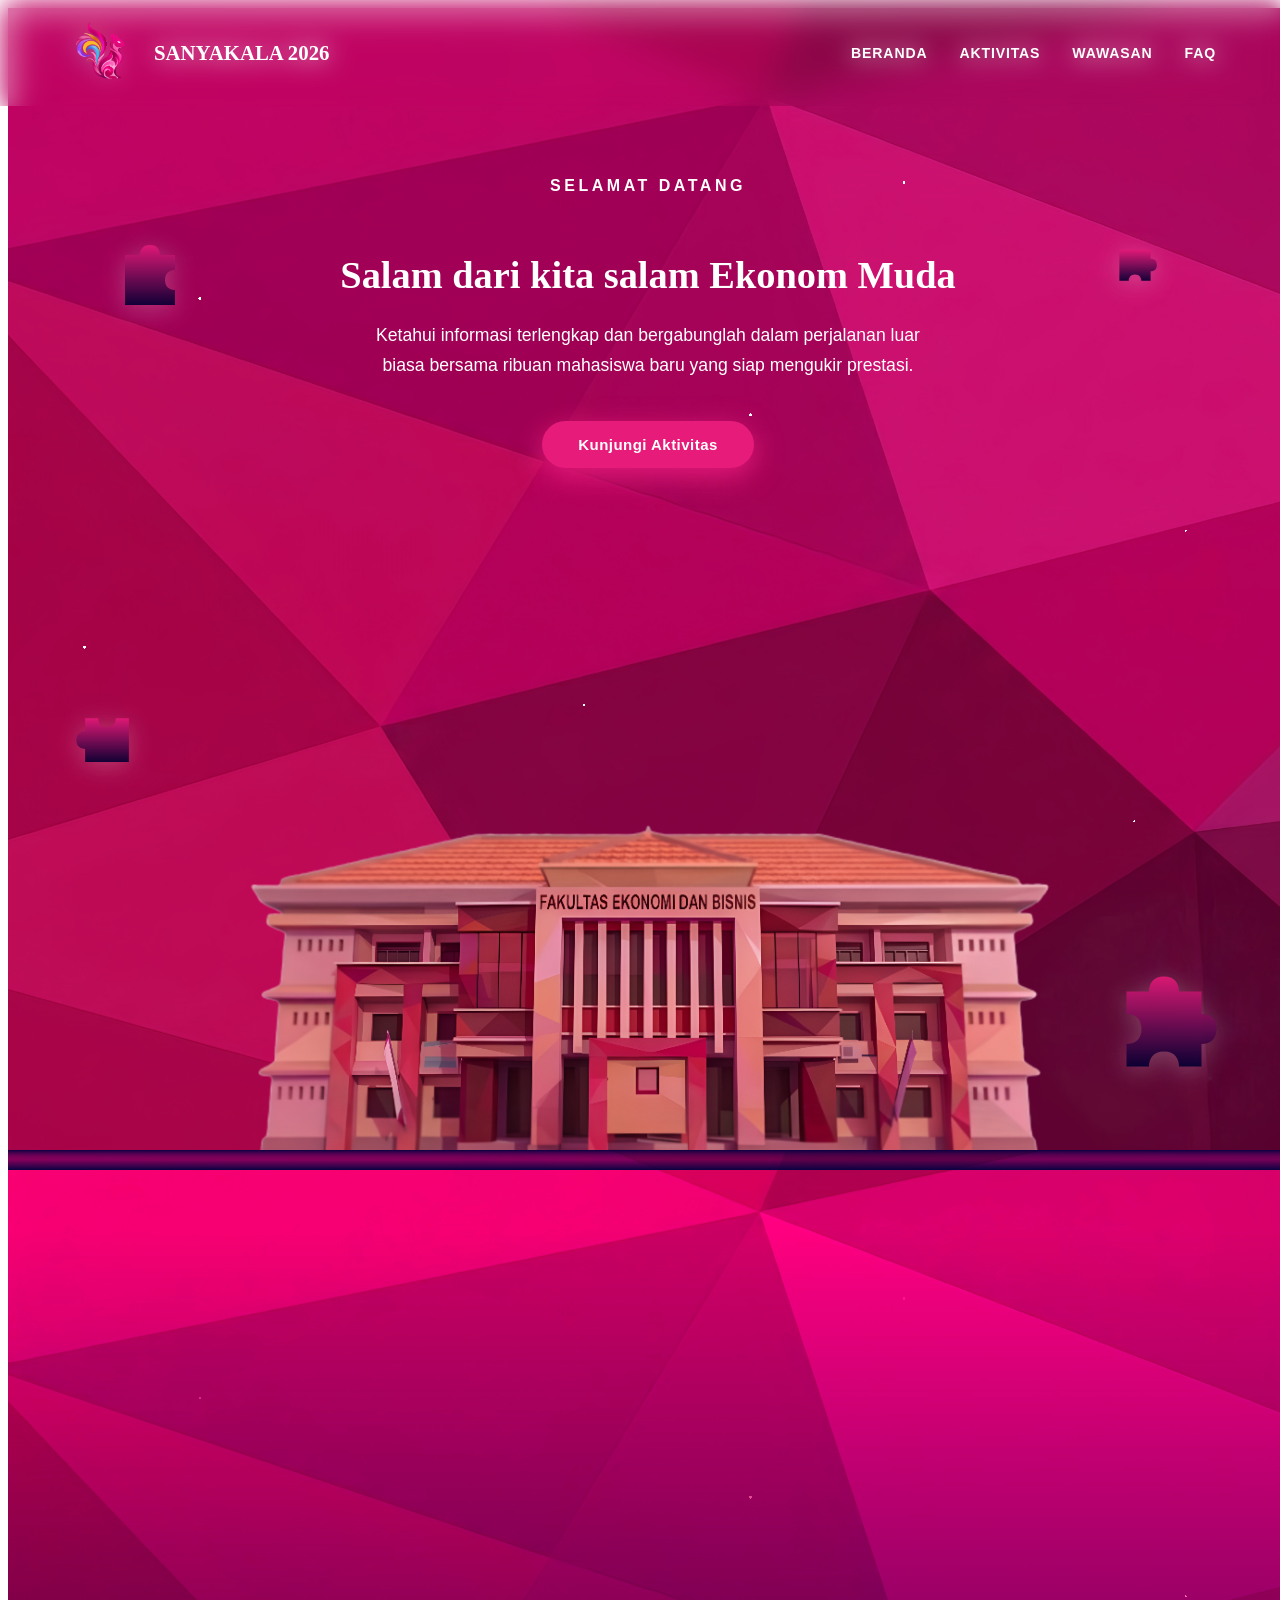
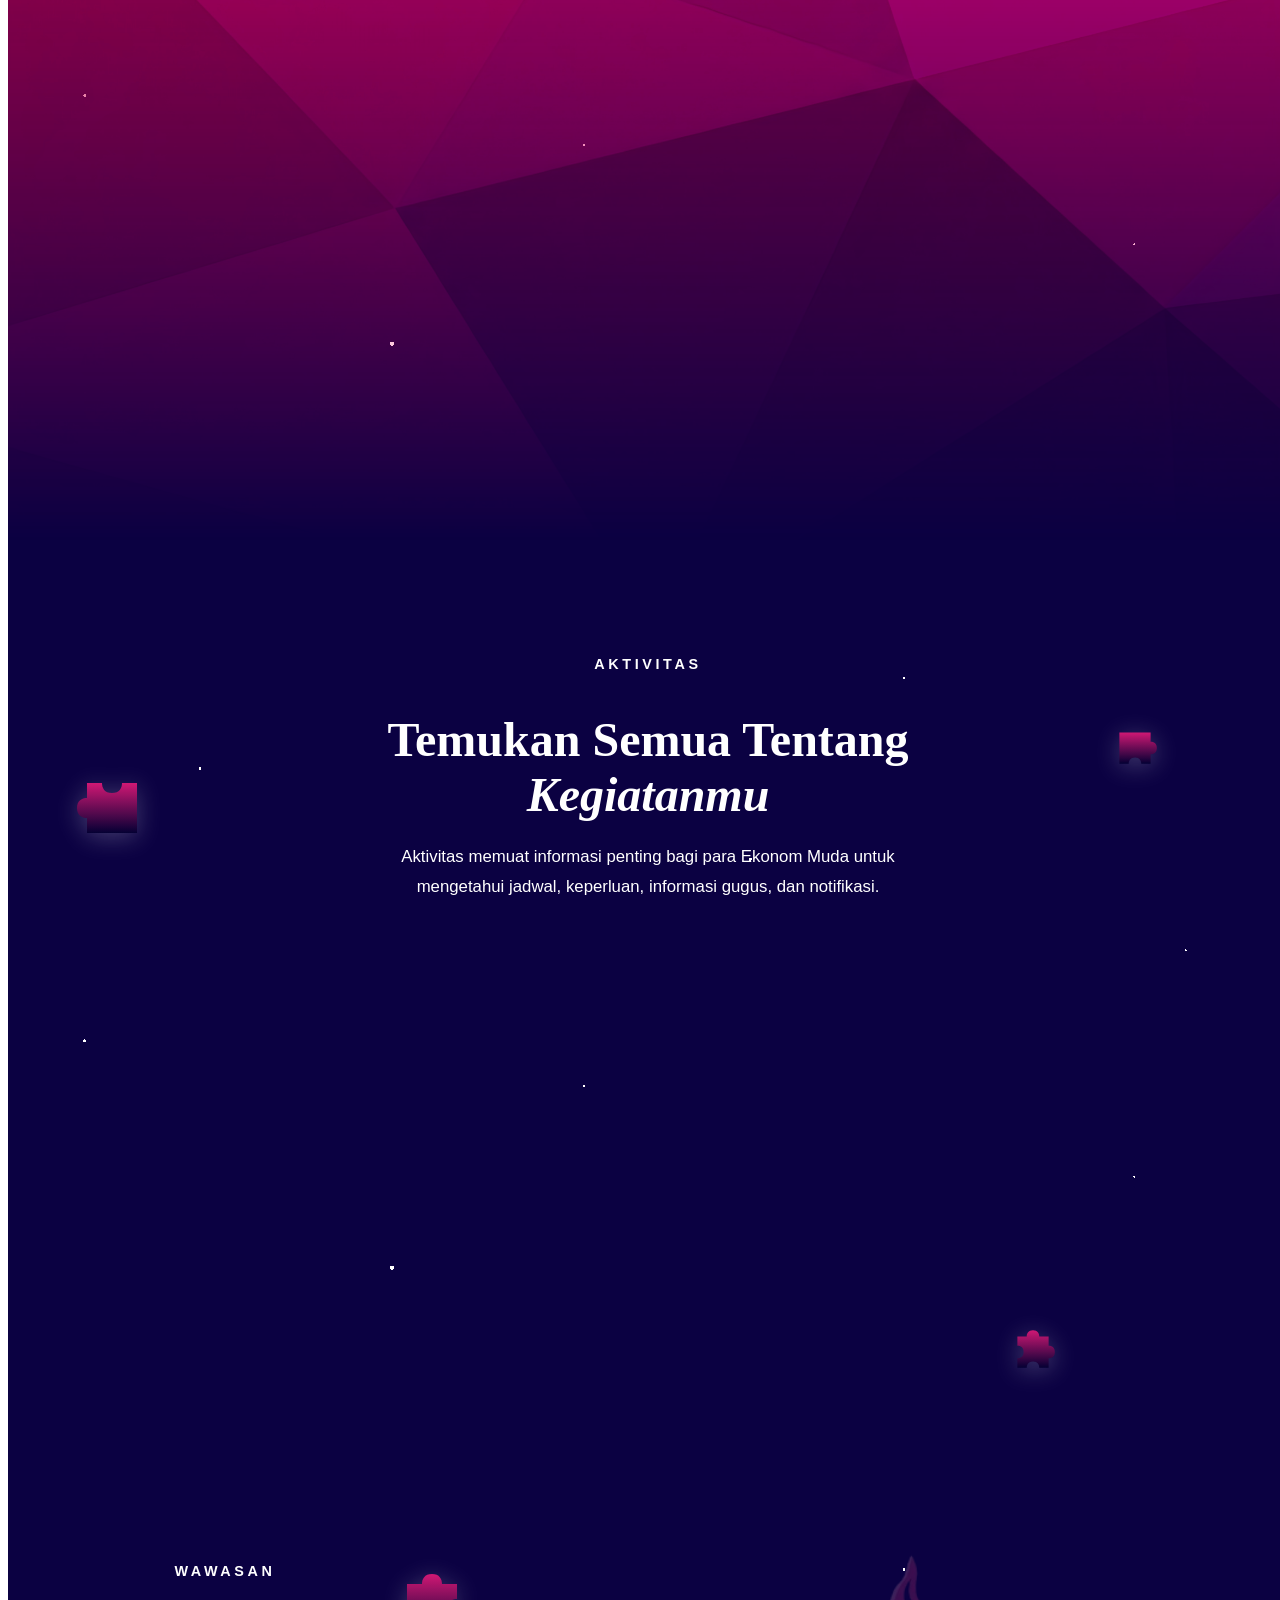
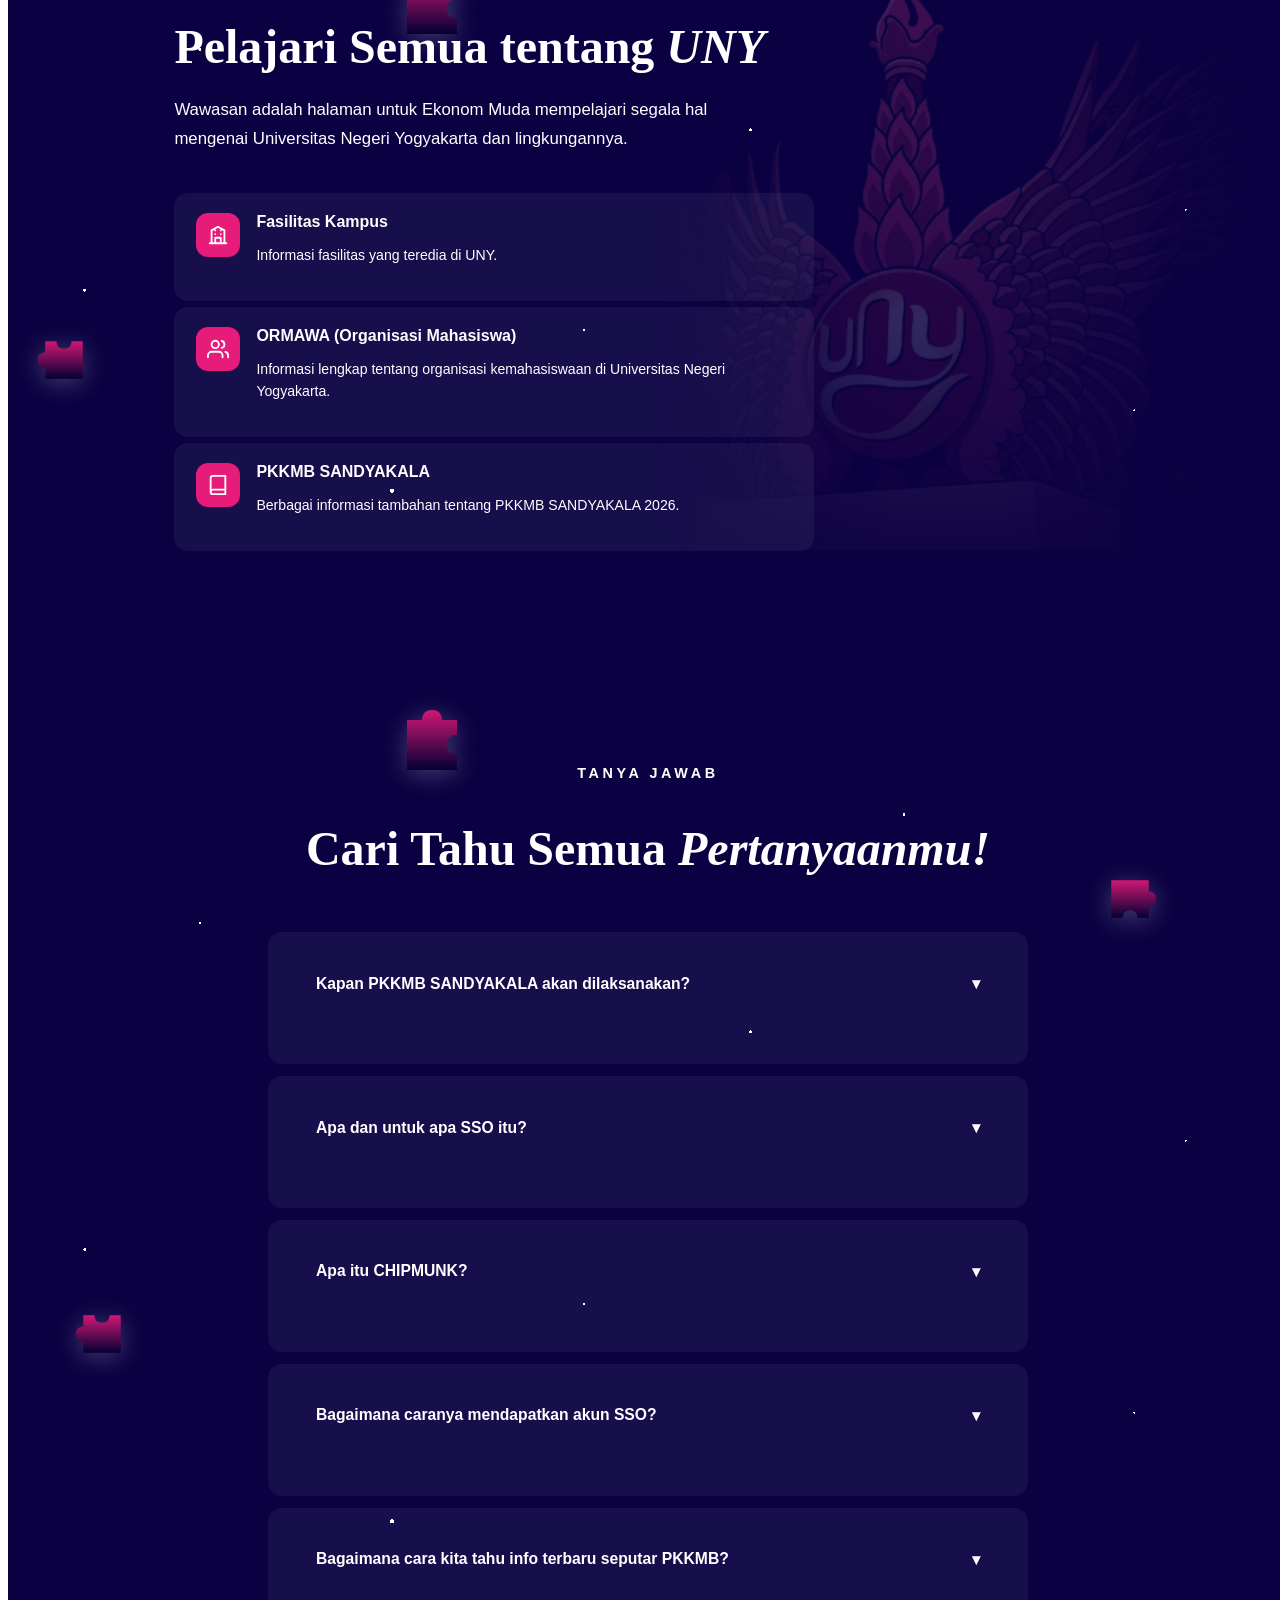
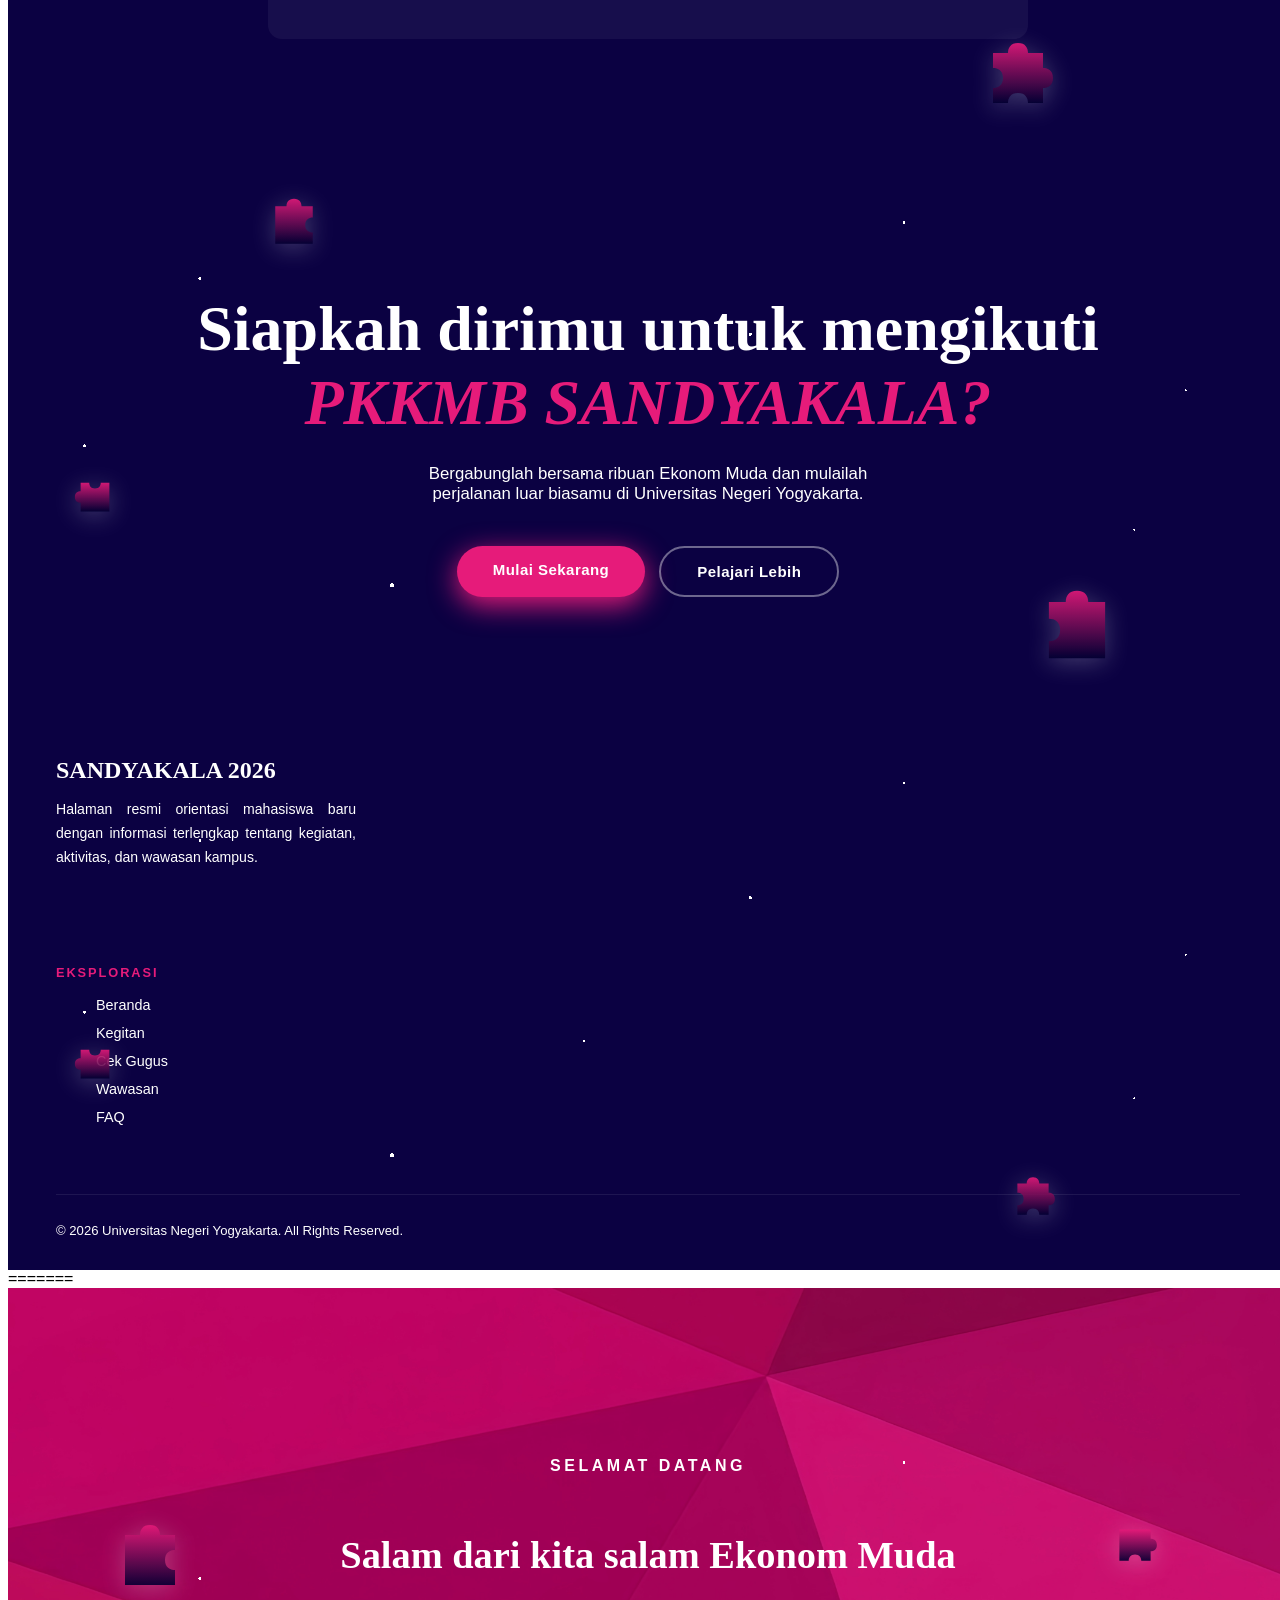
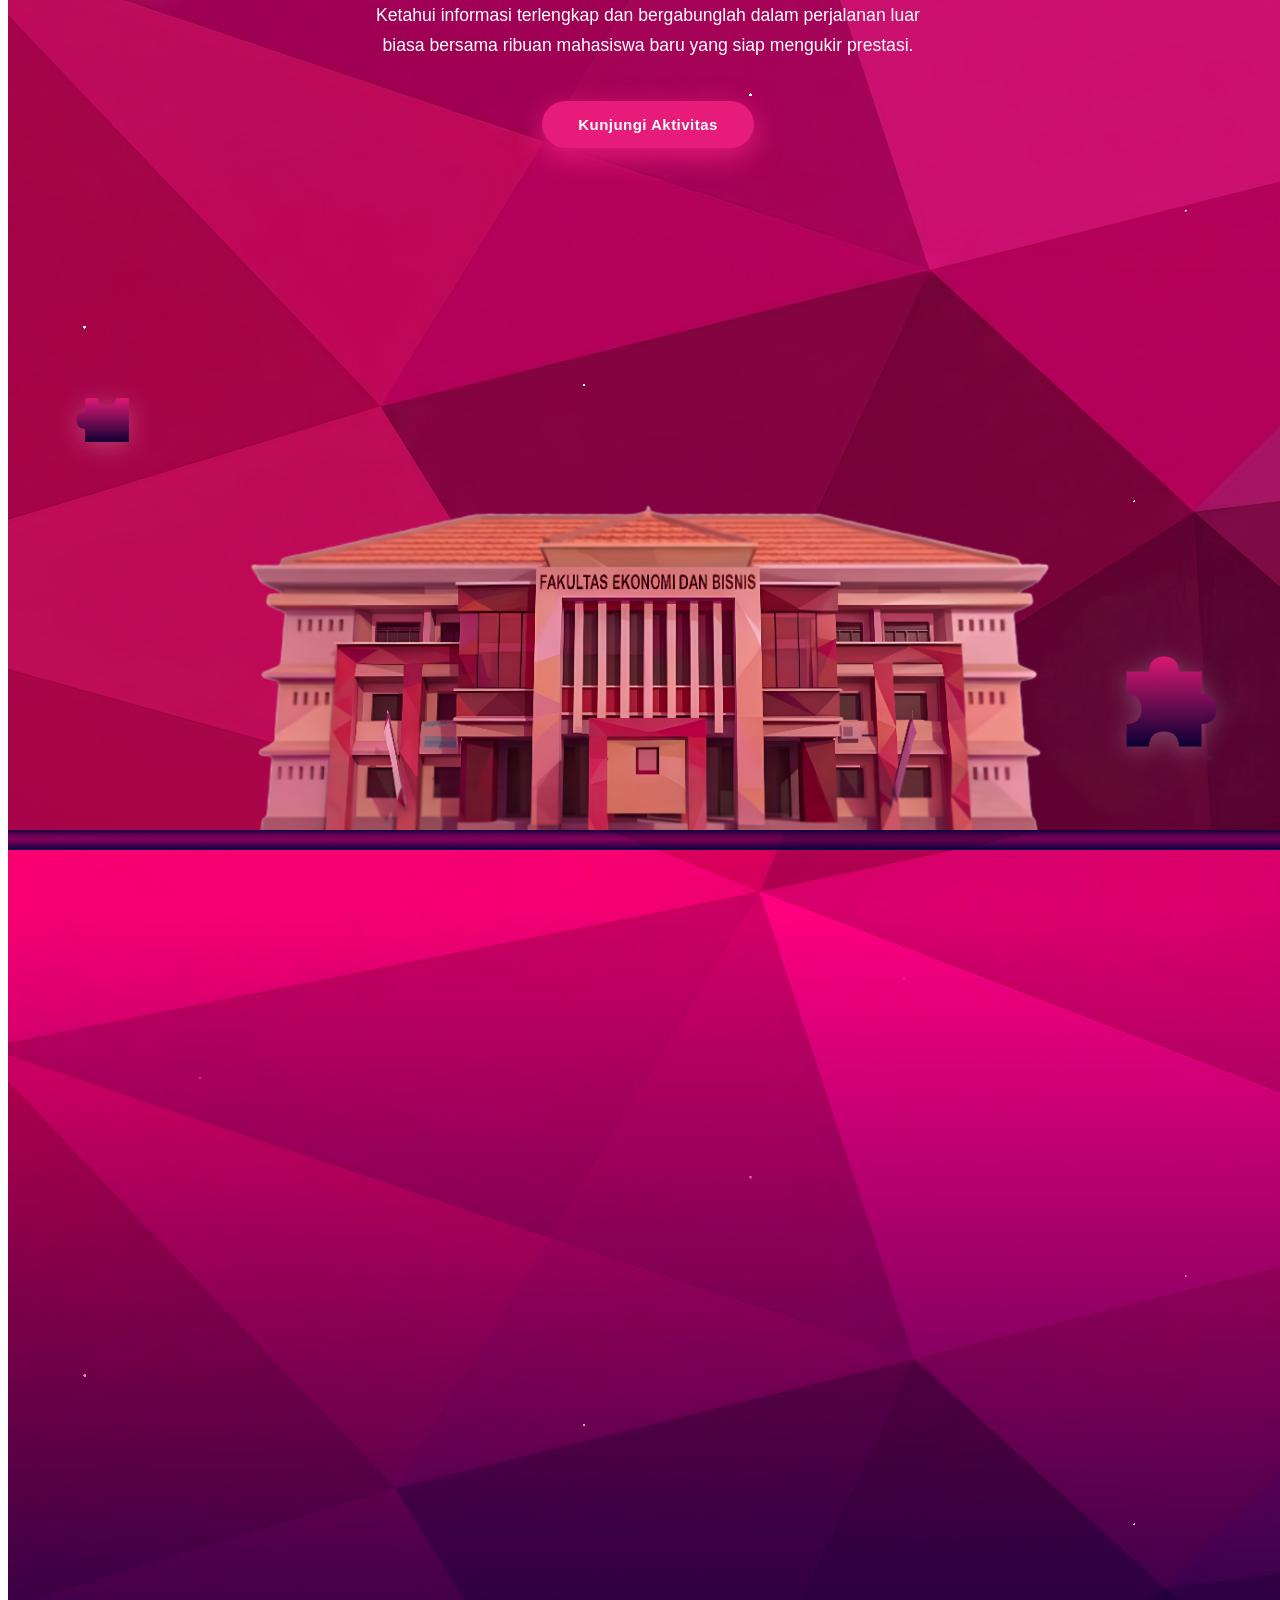
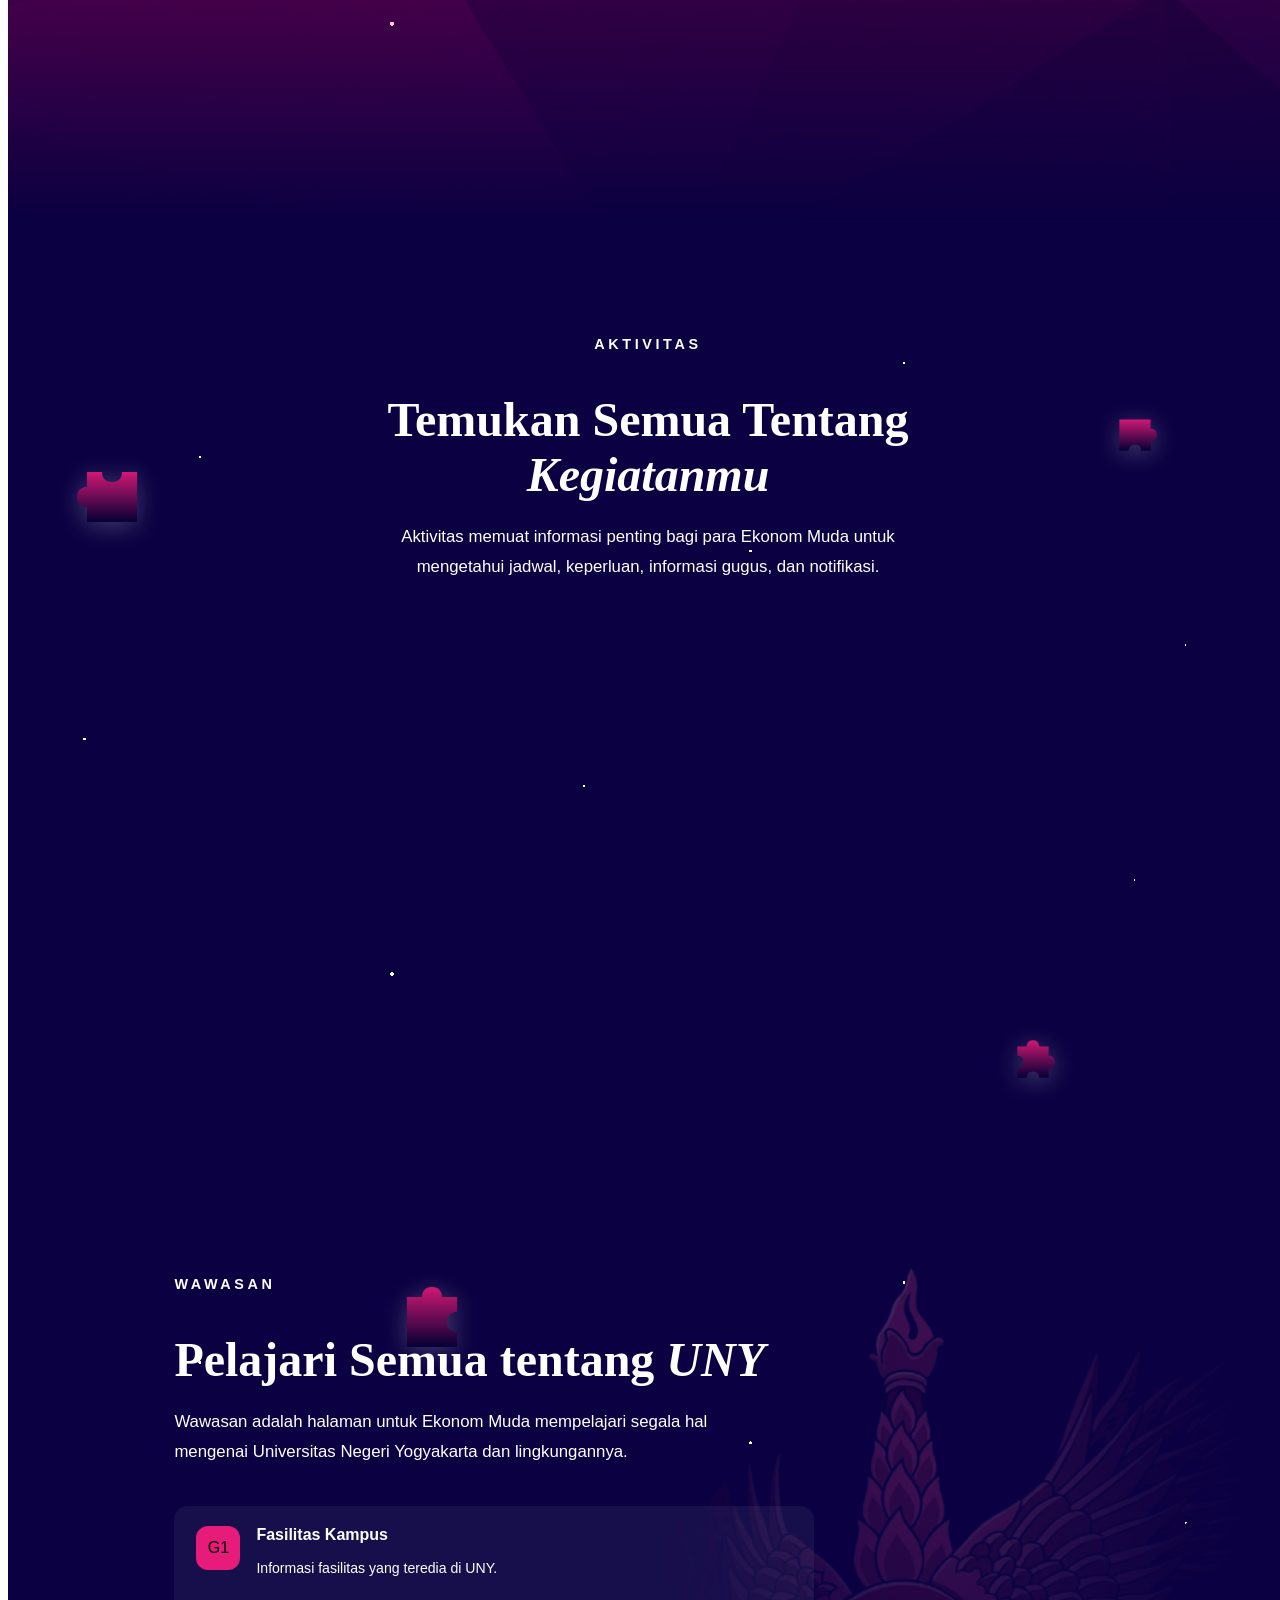
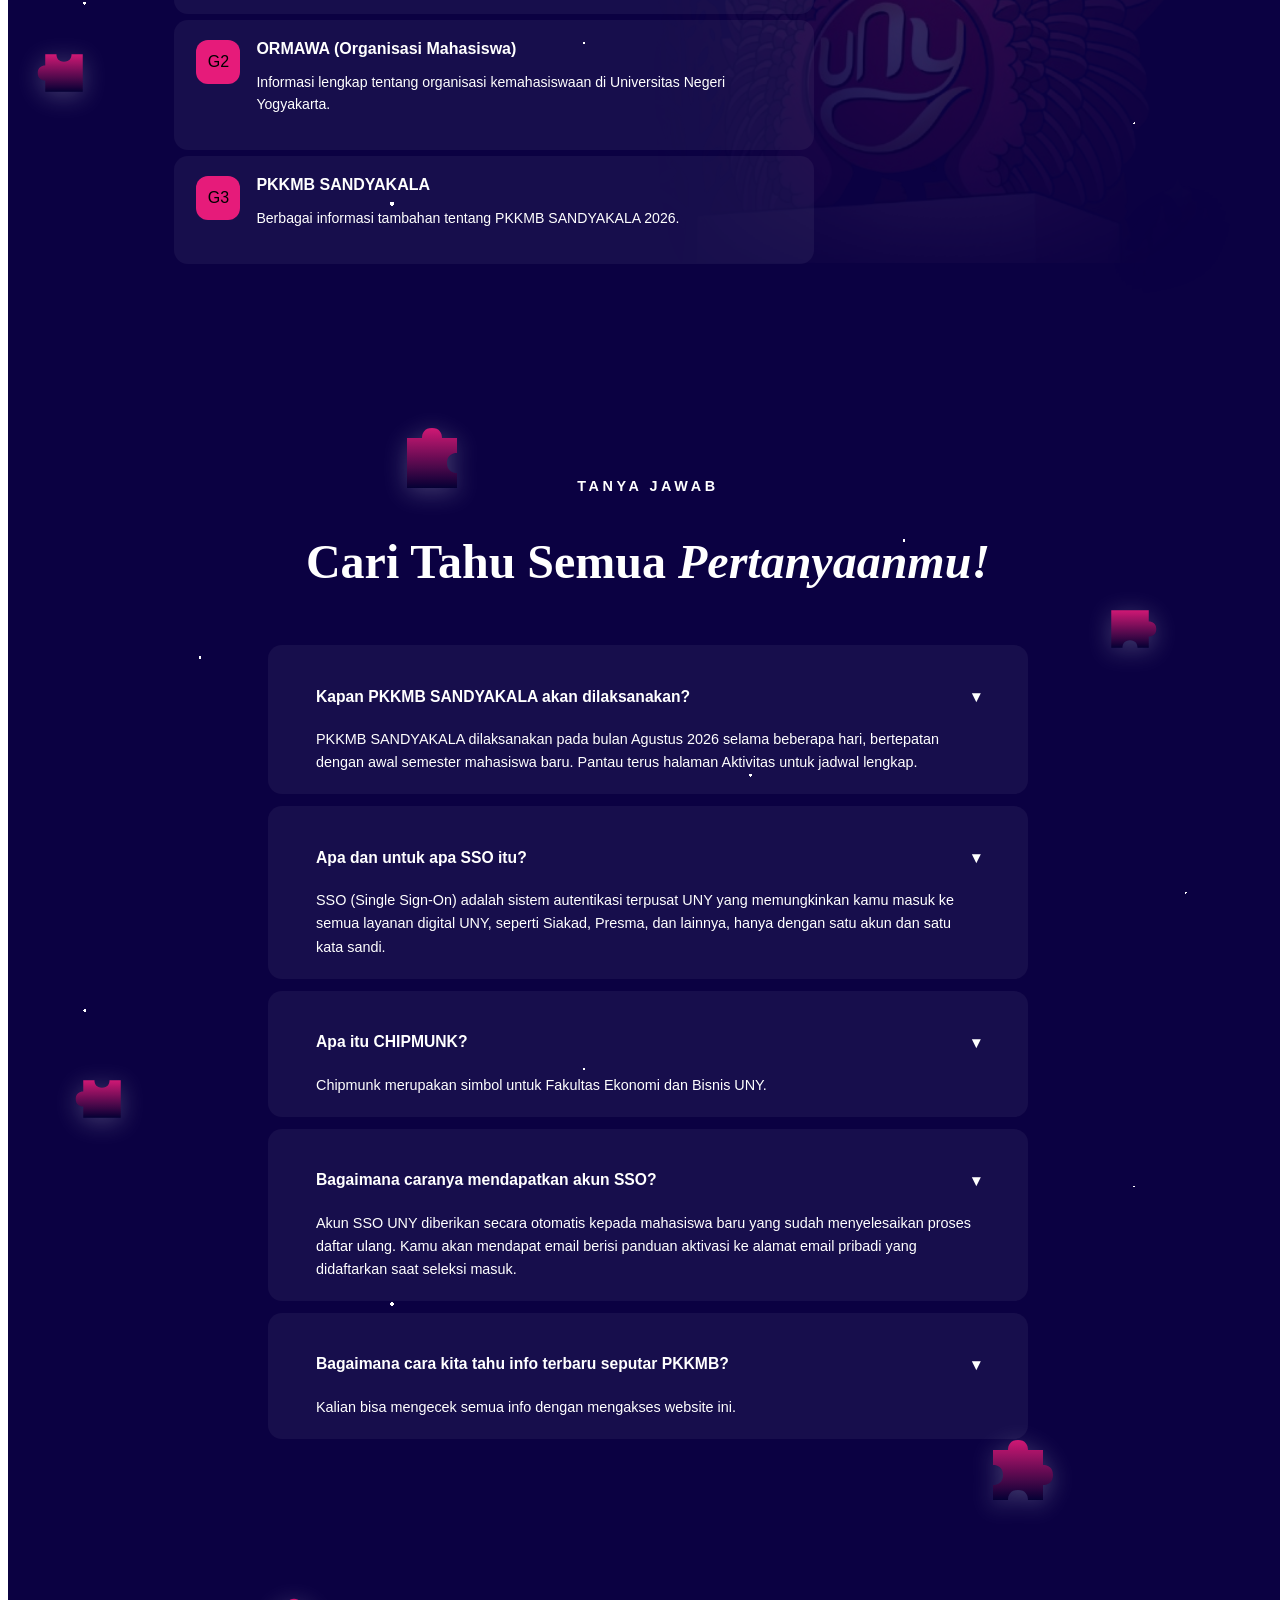
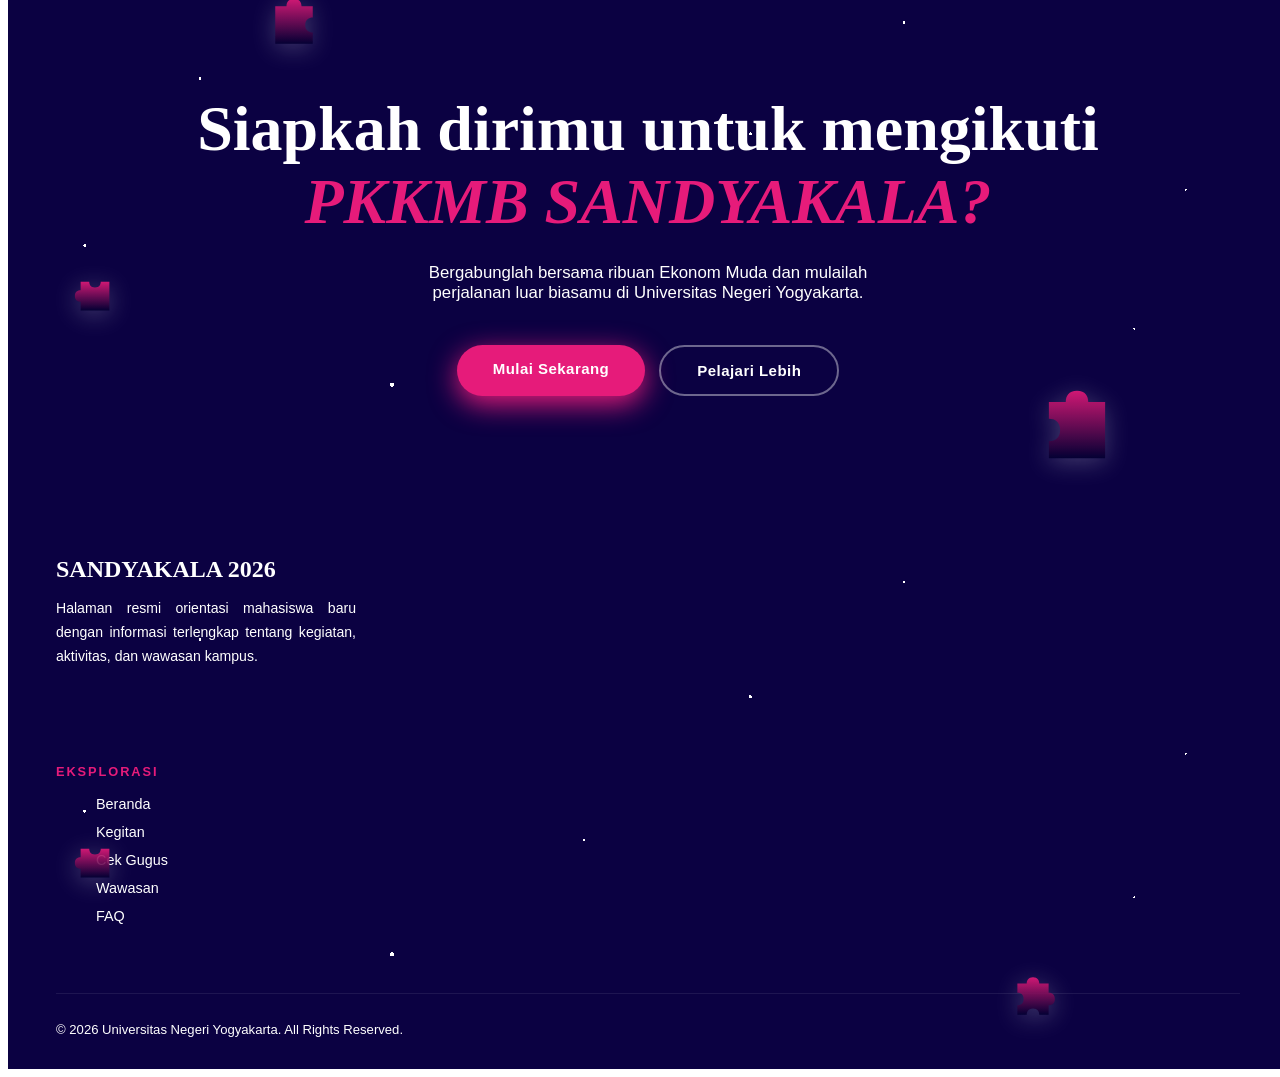
==== index.html @ 5d969f8b "bug njir indek.html" ====
<!DOCTYPE html>
<html lang="id">

<head>
  <meta charset="UTF-8">
  <meta name="viewport" content="width=device-width, initial-scale=1.0">
  <title>SANDYAKALA 2026</title>
  <link rel="stylesheet" href="style.css">

</head>

<body>
  <nav id="navbar">
    <div class="nav-brand">
      <img src="asets/chip.png" alt="">
      <span class="nav-logo">SANYAKALA 2026</span>
    </div>
    <ul class="nav-links">
      <li><a href="#selamat-datang">Beranda</a></li>
      <li><a href="#aktivitas">Aktivitas</a></li>
      <li><a href="#wawasan">Wawasan</a></li>
      <li><a href="#faq">FAQ</a></li>
    </ul>
  </nav>

  <svg width="0" height="0" style="position:absolute">
    <defs>
      <linearGradient id="puzzleGradient" x1="0%" y1="0%" x2="0%" y2="100%">
        <stop offset="0%" stop-color="rgb(230, 27, 122)" />
        <stop offset="100%" stop-color="#040033" />
      </linearGradient>
    </defs>
  </svg>

  <section class="hero" id="hero">
    <div class="hero-bg"></div>
    <div class="stars-layer"></div>
    <div class="hero-overlay"></div>

    <div class="puzzle-piece" style="top: 20%; left: 8%; width: 80px; height: 80px; opacity: .9; --rot: -12deg;">
      <svg viewBox="-30 -30 160 160" fill="none">
        <path d="M0,0 L30,0 C30,-10 35,-20 50,-20 C65,-20 70,-10 70,0 L100,0 L100,30
      C90,30 80,35 80,50 C80,65 90,70 100,70 L100,100 L0,100 L0,0 Z" fill="url(#puzzleGradient)" />
      </svg>
    </div>

    <div class="puzzle-piece" style="top: 60%; left: 5%; width: 70px; height: 70px; opacity: .9; --rot: 20deg;">
      <svg viewBox="-30 -30 160 160" fill="none">
        <path d="M0,0 L30,0 C30,10 35,20 50,20 C65,20 70,10 70,0 L100,0 L100,100 L0,100 L0,70
      C-10,70 -20,65 -20,50 C-20,35 -10,30 0,30 Z" fill="url(#puzzleGradient)" />
      </svg>
    </div>

    <div class="puzzle-piece" style="top: 20%; right: 10%; width: 50px; height: 50px; opacity: .9; --rot: 40deg;">
      <svg viewBox="-30 -30 160 160" fill="none">
        <path d="M0,0 L100,0 L100,30 C110,30 120,35 120,50 C120,65 110,70 100,70 L100,100 L70,100
      C70,90 65,80 50,80 C35,80 30,90 30,100 L0,100 L0,0 Z" fill="url(#puzzleGradient)" />
      </svg>
    </div>

    <div class=" puzzle-piece" style="bottom: 7%; right: 5%; width: 120px; height: 120px; opacity: .9; --rot: -25deg;">
      <svg viewBox="-30 -30 160 160" fill="none">
        <path d="M0,0 L30,0 C30,-10 35,-20 50,-20 C65,-20 70,-10 70,0 L100,0 L100,30
        C110,30 120,35 120,50 C120,65 110,70 100,70 L100,100 L70,100
      C70,90 65,80 50,80 C35,80 30,90 30,100 L0,100 L0,70
      C10,70 20,65 20,50 C20,35 10,30 0,30 Z" fill="url(#puzzleGradient)" />
      </svg>
    </div>

    <div class=" hero-curtain">
      <div class="curtain-panel curtain-left"></div>
      <div class="curtain-panel curtain-right"></div>
      <div class="curtain-splash">
        <img src="asets/chip.png" alt="" class="curtain-chip">
        <h2 class="curtain-title">SANDYAKALA 2026</h2>
      </div>
    </div>
    <div class="hero-content hero-content-split">
      <div class="hero-left">
        <span class="hero-eyebrow">Selamat Datang</span>
        <h1 class="hero-title">Salam dari kita salam <span>Ekonom Muda</span></h1>
      </div>
      <p class="hero-desc">Ketahui informasi terlengkap dan bergabunglah dalam perjalanan luar biasa bersama ribuan
        mahasiswa baru yang siap mengukir prestasi.</p>
      <div class="hero-cta">
        <a href="#aktivitas" class="btn btn-primary">Kunjungi Aktivitas</a>
      </div>
    </div>

    <div class="hero-building hero-building-left">
      <img src="asets/gd.png" alt="">
    </div>

    <div class="clouds-layer">
      <img src="asets/cloud2.png" alt="" class="cloud cloud-1">
      <img src="asets/cloud2.png" alt="" class="cloud cloud-2">
      <img src="asets/cloud2.png" alt="" class="cloud cloud-3">
    </div>

    <div class="flying-chip">
      <img src="asets/chip.png" alt="" class="chip-img">
    </div>
  </section>

  <div class="hero-weave-divider">
  </div>

  <div class="hero-grass-divider">
    <svg viewBox="0 0 1600 100" preserveAspectRatio="none" xmlns="http://www.w3.org/2000/svg">
      <defs>
        <linearGradient id="grassGradient" x1="0%" y1="0%" x2="100%" y2="0%">
          <stop offset="0%" stop-color="rgb(230, 27, 122)" />
          <stop offset="50%" stop-color="rgb(230, 27, 122)" />
          <stop offset="100%" stop-color="rgb(230, 27, 122)" />
        </linearGradient>
      </defs>
      <polygon id="grassZigzag" fill="url(#grassGradient)"></polygon>
    </svg>
  </div>

  <section class="selamat-datang" id="selamat-datang">
    <div class="stars-layer"></div>
    <div class="selamat-datang-bg"></div>

    <div class="sd-visual reveal-left">
      <div class="sd-visual-inner">
      </div>
      <div class="sd-float-card">
      </div>
    </div>
    <div class="reveal-right">
      <p class="section-eyebrow">Selamat Datang</p>
      <h2 class="section-title">Sambutan untuk <em>Ekonom Muda</em></h2>

      <!-- VIDEO CARDS -->
      <div class="video-grid">
        <!-- CARD 1 -->
        <div class="video-card" onclick="openVideo('https://www.youtube.com/embed/M7lc1UVf-VE')">
          <div class="video-thumb">
            <img src="asets/chip.png" alt="Sapa Kortas">
          </div>
          <div class="video-play">▶</div>
          <div class="video-caption">Sapa Kortas</div>
        </div>
        <!-- CARD 2 -->
        <div class="video-card" onclick="openVideo('https://www.youtube.com/embed/M7lc1UVf-VE')">
          <div class="video-thumb">
            <img src="asets/chip.png" alt="Sapa Kortas">
          </div>
          <div class="video-play">▶</div>
          <div class="video-caption">Teaser</div>
        </div>
        <!-- CARD 3 -->
        <div class="video-card" onclick="openVideo('https://www.youtube.com/embed/M7lc1UVf-VE')">
          <div class="video-thumb">
            <img src="asets/chip.png" alt="Sapa Kortas">
          </div>
          <div class="video-play">▶</div>
          <div class="video-caption">Jingle</div>
        </div>
      </div>

      <div class="puzzle-piece" style="top: 40%; right: 0%; width: 45px; height: 45px; opacity: .9; --rot: -15deg;">
        <svg viewBox="-30 -30 160 160" fill="none">
          <path d="M0,0 L100,0 L100,30 C110,30 120,35 120,50 C120,65 110,70 100,70 L100,100 L70,100
      C70,90 65,80 50,80 C35,80 30,90 30,100 L0,100 L0,70
      C-10,70 -20,65 -20,50 C-20,35 -10,30 0,30 Z" fill="url(#puzzleGradient)" />
        </svg>
      </div>
      <div class=" puzzle-piece" style="top: 5%; right: 90%; width: 45px; height: 45px; opacity: .9; --rot: 40deg;">
        <svg viewBox="-30 -30 160 160" fill="none">
          <path d="M0,0 L100,0 L100,30 C110,30 120,35 120,50 C120,65 110,70 100,70 L100,100 L70,100
      C70,90 65,80 50,80 C35,80 30,90 30,100 L0,100 L0,0 Z" fill="url(#puzzleGradient)" />
        </svg>
      </div>

      <div class=" puzzle-piece"
        style="bottom: 8%; right: 18%; width: 110px; height: 110px; opacity: .9; --rot: -25deg;">
        <svg viewBox="-30 -30 160 160" fill="none">
          <path d="M0,0 L30,0 C30,-10 35,-20 50,-20 C65,-20 70,-10 70,0 L100,0 L100,30
      C110,30 120,35 120,50 C120,65 110,70 100,70 L100,100 L70,100
      C70,90 65,80 50,80 C35,80 30,90 30,100 L0,100 L0,70
      C10,70 20,65 20,50 C20,35 10,30 0,30 Z" fill="url(#puzzleGradient)" />
        </svg>
      </div>

      <div class="sd-text-box reveal">
        <div class="sd-text-panel sd-text-panel-left"></div>
        <div class="sd-text-panel sd-text-panel-right"></div>
        <div class="sd-text-content">
          <p class="section-body">
            SANDYAKALA merupakan kegiatan pembelajaran, pengenalan, penggalian potensi, dan orientasi untuk mendidik
            calon
            pemimpin muda.
          </p>
          <p class="section-body" style="margin-top:16px;">
            Melalui tema <strong>"Bersama Ekonom Muda Wujudkan Cita-cita Bangsa"</strong>, Ekonom Muda diharapkan
            dapat
            menjadi pribadi yang mampu mengembangkan potensi diri dan memberikan kontribusi berdampak.
          </p>
        </div>
      </div>
      <a href="#aktivitas" class="btn btn-primary" style="margin-top:32px;">Lihat Aktivitas </a>
    </div>
  </section>
  <!-- AKTIVITAS CARDS -->
  <section class="aktivitas" id="aktivitas">
    <div class="stars-layer"></div>
    <div class="puzzle-piece" style="top: 25%; left: 5%; width: 80px; height: 80px; opacity: .9; --rot: 20deg;">
      <svg viewBox="-30 -30 160 160" fill="none">
        <path d="M0,0 L30,0 C30,10 35,20 50,20 C65,20 70,10 70,0 L100,0 L100,100 L0,100 L0,70
      C-10,70 -20,65 -20,50 C-20,35 -10,30 0,30 Z" fill="url(#puzzleGradient)" />
      </svg>
    </div>

    <div class=" puzzle-piece" style="top: 20%; right: 10%; width: 50px; height: 50px; opacity: .9; --rot: 40deg;">
      <svg viewBox="-30 -30 160 160" fill="none">
        <path d="M0,0 L100,0 L100,30 C110,30 120,35 120,50 C120,65 110,70 100,70 L100,100 L70,100
      C70,90 65,80 50,80 C35,80 30,90 30,100 L0,100 L0,0 Z" fill="url(#puzzleGradient)" />
      </svg>
    </div>

    <div class=" puzzle-piece" style="bottom: 8%; right: 18%; width: 50px; height: 50px; opacity: .9; --rot: -25deg;">
      <svg viewBox="-30 -30 160 160" fill="none">
        <path d="M0,0 L30,0 C30,-10 35,-20 50,-20 C65,-20 70,-10 70,0 L100,0 L100,30
      C110,30 120,35 120,50 C120,65 110,70 100,70 L100,100 L70,100
      C70,90 65,80 50,80 C35,80 30,90 30,100 L0,100 L0,70
      C10,70 20,65 20,50 C20,35 10,30 0,30 Z" fill="url(#puzzleGradient)" />
      </svg>
    </div>
    <div style=" max-width:600px; margin: 0 auto; text-align: center;">
      <p class="section-eyebrow reveal">Aktivitas</p>
      <h2 class="section-title reveal">Temukan Semua Tentang <em>Kegiatanmu</em></h2>
      <p class="section-body reveal">Aktivitas memuat informasi penting bagi para Ekonom Muda untuk
        mengetahui jadwal,
        keperluan, informasi gugus, dan notifikasi.</p>
    </div>
    <div class="cards-grid reveal-right">
      <!-- CARD 1 -->
      <a href="cek-gugus/cekgugus.html" class="card card-1 reveal" style="transition-delay: .08s;">
        <div class="card-img">
          <div class="card-img-inner"><img src="asets/chip.png" alt=""></div>
        </div>
        <div class="card-body">
          <div class="card-title">Cek Gugus</div>
          <div class="card-desc">Dapatkan informasi mengenai nama, lokasi, dan selengkapnya sesuai gugus.</div>
        </div>
      </a>
      <!-- CARD 2 -->
      <div class="card card-2 reveal" style="transition-delay:.08s" onclick="openJadwalModal()">
        <div class="card-img">
          <div class="card-img-inner"><img src="asets/chip.png" alt=""></div>
        </div>
        <div class="card-body">
          <div class="card-title">Kegiatan Harian</div>
          <div class="card-desc">Informasi mengenai jadwal, keperluan, dan atribut setiap hari saat PKKMB SANDYAKALA.
          </div>
        </div>
      </div>
    </div>
  </section>

  <!-- WAWASAN / FITUR -->
  <section class="wawasan" id="wawasan">
    <div class="stars-layer"></div>
    <div class="puzzle-piece" style="top: 15%; left: 30%; width: 80px; height: 80px; opacity: .9; --rot: -12deg;">
      <svg viewBox="-30 -30 160 160" fill="none">
        <path d="M0,0 L30,0 C30,-10 35,-20 50,-20 C65,-20 70,-10 70,0 L100,0 L100,30
      C90,30 80,35 80,50 C80,65 90,70 100,70 L100,100 L0,100 L0,0 Z" fill="url(#puzzleGradient)" />
      </svg>
    </div>

    <div class=" puzzle-piece" style="top: 60%; left: 2%; width: 60px; height: 60px; opacity: .9; --rot: 20deg;">
      <svg viewBox="-30 -30 160 160" fill="none">
        <path d="M0,0 L30,0 C30,10 35,20 50,20 C65,20 70,10 70,0 L100,0 L100,100 L0,100 L0,70
      C-10,70 -20,65 -20,50 C-20,35 -10,30 0,30 Z" fill="url(#puzzleGradient)" />
      </svg>
    </div>
    <div class=" wawasan-bg-image reveal-right">
    </div>

    <div class="wawasan-grid">
      <div>
        <p class="section-eyebrow reveal">Wawasan</p>
        <h2 class="section-title reveal">Pelajari Semua tentang <em>UNY</em></h2>
        <p class="section-body reveal">Wawasan adalah halaman untuk Ekonom Muda mempelajari segala hal mengenai
          Universitas Negeri Yogyakarta dan lingkungannya.</p>
        <div class="feature-list reveal">
          <!-- G1: Fasilitas Kampus -> ikon gedung -->
          <div class="feature-item active" onclick="setActive(this); openDetailModal(0)">
            <div class="feature-icon">
              <svg viewBox="0 0 24 24" fill="none" stroke="currentColor" stroke-width="2" stroke-linecap="round"
                stroke-linejoin="round">
                <path d="M3 21h18M5 21V7l7-4 7 4v14M9 21v-6h6v6M9 11h.01M15 11h.01M9 7h.01M15 7h.01" />
              </svg>
            </div>
            <div class="feature-text">
              <strong>Fasilitas Kampus</strong>
              <p>Informasi fasilitas yang teredia di UNY.</p>
            </div>
          </div>

          <!-- G2: ORMAWA -> ikon orang/grup -->
          <div class="feature-item" onclick="setActive(this); openDetailModal(1)">
            <div class="feature-icon">
              <svg viewBox="0 0 24 24" fill="none" stroke="currentColor" stroke-width="2" stroke-linecap="round"
                stroke-linejoin="round">
                <path
                  d="M17 21v-2a4 4 0 0 0-4-4H5a4 4 0 0 0-4 4v2M9 11a4 4 0 1 0 0-8 4 4 0 0 0 0 8ZM23 21v-2a4 4 0 0 0-3-3.87M16 3.13a4 4 0 0 1 0 7.75" />
              </svg>
            </div>
            <div class="feature-text">
              <strong>ORMAWA (Organisasi Mahasiswa)</strong>
              <p>Informasi lengkap tentang organisasi kemahasiswaan di Universitas Negeri Yogyakarta.</p>
            </div>
          </div>

          <!-- G3: PKKMB SANDYAKALA -> ikon buku/info -->
          <div class="feature-item" onclick="setActive(this); openDetailModal(2)">
            <div class="feature-icon">
              <svg viewBox="0 0 24 24" fill="none" stroke="currentColor" stroke-width="2" stroke-linecap="round"
                stroke-linejoin="round">
                <path
                  d="M4 19.5A2.5 2.5 0 0 1 6.5 17H20M4 19.5A2.5 2.5 0 0 0 6.5 22H20V2H6.5A2.5 2.5 0 0 0 4 4.5v15Z" />
              </svg>
            </div>
            <div class="feature-text">
              <strong>PKKMB SANDYAKALA</strong>
              <p>Berbagai informasi tambahan tentang PKKMB SANDYAKALA 2026.</p>
            </div>
          </div>
        </div>
      </div>
    </div>
  </section>

  <section class="faq-section" id="faq">
    <div class="stars-layer"></div>
    <div class="puzzle-piece" style="top: 5%; left: 30%; width: 80px; height: 80px; opacity: .9; --rot: -12deg;">
      <svg viewBox="-30 -30 160 160" fill="none">
        <path d="M0,0 L30,0 C30,-10 35,-20 50,-20 C65,-20 70,-10 70,0 L100,0 L100,30
      C90,30 80,35 80,50 C80,65 90,70 100,70 L100,100 L0,100 L0,0 Z" fill="url(#puzzleGradient)" />
      </svg>
    </div>

    <div class=" puzzle-piece" style="top: 60%; left: 5%; width: 60px; height: 60px; opacity: .9; --rot: 20deg;">
      <svg viewBox="-30 -30 160 160" fill="none">
        <path d="M0,0 L30,0 C30,10 35,20 50,20 C65,20 70,10 70,0 L100,0 L100,100 L0,100 L0,70
      C-10,70 -20,65 -20,50 C-20,35 -10,30 0,30 Z" fill="url(#puzzleGradient)" />
      </svg>
    </div>

    <div class=" puzzle-piece" style="top: 20%; right: 10%; width: 60px; height: 60px; opacity: .9; --rot: 40deg;">
      <svg viewBox="-30 -30 160 160" fill="none">
        <path d="M0,0 L100,0 L100,30 C110,30 120,35 120,50 C120,65 110,70 100,70 L100,100 L70,100
      C70,90 65,80 50,80 C35,80 30,90 30,100 L0,100 L0,0 Z" fill="url(#puzzleGradient)" />
      </svg>
    </div>

    <div class=" puzzle-piece" style="bottom: 2%; right: 18%; width: 80px; height: 80px; opacity: .9; --rot: -25deg;">
      <svg viewBox="-30 -30 160 160" fill="none">
        <path d="M0,0 L30,0 C30,-10 35,-20 50,-20 C65,-20 70,-10 70,0 L100,0 L100,30
      C110,30 120,35 120,50 C120,65 110,70 100,70 L100,100 L70,100
      C70,90 65,80 50,80 C35,80 30,90 30,100 L0,100 L0,70
      C10,70 20,65 20,50 C20,35 10,30 0,30 Z" fill="url(#puzzleGradient)" />
      </svg>
    </div>
    <p class=" section-eyebrow">Tanya Jawab</p>
    <h2 class="section-title">Cari Tahu Semua <em>Pertanyaanmu!</em></h2>
    <div class="faq-grid">
      <div class="faq-item reveal">
        <div class="faq-q" onclick="toggleFaq(this)">
          Kapan PKKMB SANDYAKALA akan dilaksanakan?
          <span class="faq-chevron">▾</span>
        </div>
        <div class="faq-a">
          <p>PKKMB SANDYAKALA dilaksanakan pada bulan Agustus 2026 selama beberapa hari,
            bertepatan dengan
            awal semester mahasiswa baru. Pantau terus halaman Aktivitas untuk jadwal lengkap.
          </p>
        </div>
      </div>
      <div class="faq-item reveal" style="transition-delay:.08s">
        <div class="faq-q" onclick="toggleFaq(this)">
          Apa dan untuk apa SSO itu?
          <span class="faq-chevron">▾</span>
        </div>
        <div class="faq-a">
          <p>SSO (Single Sign-On) adalah sistem autentikasi terpusat UNY yang
            memungkinkan kamu masuk ke
            semua layanan digital UNY, seperti Siakad, Presma, dan lainnya, hanya dengan satu akun dan
            satu kata sandi.</p>
        </div>
      </div>
      <div class="faq-item reveal" style="transition-delay:.16s">
        <div class="faq-q" onclick="toggleFaq(this)">
          Apa itu CHIPMUNK?
          <span class="faq-chevron">▾</span>
        </div>
        <div class="faq-a">
          <p>Chipmunk merupakan simbol untuk Fakultas Ekonomi dan Bisnis UNY.</p>
        </div>
      </div>
      <div class="faq-item reveal" style="transition-delay:.24s">
        <div class="faq-q" onclick="toggleFaq(this)">
          Bagaimana caranya mendapatkan akun SSO?
          <span class="faq-chevron">▾</span>
        </div>
        <div class="faq-a">
          <p>Akun SSO UNY diberikan secara otomatis kepada mahasiswa baru yang sudah
            menyelesaikan proses
            daftar ulang. Kamu akan mendapat email berisi panduan aktivasi ke alamat email pribadi yang
            didaftarkan saat
            seleksi masuk.</p>
        </div>
      </div>
      <div class="faq-item reveal" style="transition-delay:.32s">
        <div class="faq-q" onclick="toggleFaq(this)">
          Bagaimana cara kita tahu info terbaru seputar PKKMB?
          <span class="faq-chevron">▾</span>
        </div>
        <div class="faq-a">
          <p>Kalian bisa mengecek semua info dengan mengakses website ini.</p>
        </div>
      </div>
    </div>
  </section>

  <section class="cta-final">
    <div class="stars-layer"></div>
    <div class="puzzle-piece" style="top: 10%; left: 20%; width: 60px; height: 60px; opacity: .9; --rot: -12deg;">
      <svg viewBox="-30 -30 160 160" fill="none">
        <path d="M0,0 L30,0 C30,-10 35,-20 50,-20 C65,-20 70,-10 70,0 L100,0 L100,30
      C90,30 80,35 80,50 C80,65 90,70 100,70 L100,100 L0,100 L0,0 Z" fill="url(#puzzleGradient)" />
      </svg>
    </div>

    <div class=" puzzle-piece" style="top: 60%; left: 5%; width: 46px; height: 46px; opacity: .9; --rot: 20deg;">
      <svg viewBox="-30 -30 160 160" fill="none">
        <path d="M0,0 L30,0 C30,10 35,20 50,20 C65,20 70,10 70,0 L100,0 L100,100 L0,100 L0,70
      C-10,70 -20,65 -20,50 C-20,35 -10,30 0,30 Z" fill="url(#puzzleGradient)" />
      </svg>
    </div>

    <div class=" puzzle-piece" style="top: 80%; left: 80%; width: 90px; height: 90px; opacity: .9; --rot: 12deg;">
      <svg viewBox="-30 -30 160 160" fill="none">
        <path d="M0,0 L30,0 C30,-10 35,-20 50,-20 C65,-20 70,-10 70,0 L100,0 L100,100 L0,100 L0,70
      C10,70 20,65 20,50 C20,35 10,30 0,30 Z" fill="url(#puzzleGradient)" />
      </svg>
    </div>

    <div class=" cta-final-bg">
    </div>
    <div class="reveal">
      <h2 class="cta-final-title">Siapkah dirimu untuk mengikuti<br><em>PKKMB SANDYAKALA?</em></h2>
      <p class="cta-final-sub">Bergabunglah bersama ribuan Ekonom Muda dan mulailah perjalanan luar biasamu di
        Universitas Negeri Yogyakarta.</p>
      <div class="hero-cta" style="justify-content:center;">
        <a href="#aktivitas" class="btn btn-primary">Mulai Sekarang</a>
        <a href="#selamat-datang" class="btn btn-outline">Pelajari Lebih</a>
      </div>
    </div>
  </section>

  <footer>
    <div class="stars-layer"></div>
    <div class="puzzle-piece" style="top: 60%; left: 5%; width: 46px; height: 46px; opacity: .9; --rot: 20deg;">
      <svg viewBox="-30 -30 160 160" fill="none">
        <path d="M0,0 L30,0 C30,10 35,20 50,20 C65,20 70,10 70,0 L100,0 L100,100 L0,100 L0,70
      C-10,70 -20,65 -20,50 C-20,35 -10,30 0,30 Z" fill="url(#puzzleGradient)" />
      </svg>
    </div>

    <div class=" puzzle-piece" style="bottom: 8%; right: 18%; width: 50px; height: 50px; opacity: .9; --rot: -25deg;">
      <svg viewBox="-30 -30 160 160" fill="none">
        <path d="M0,0 L30,0 C30,-10 35,-20 50,-20 C65,-20 70,-10 70,0 L100,0 L100,30
      C110,30 120,35 120,50 C120,65 110,70 100,70 L100,100 L70,100
      C70,90 65,80 50,80 C35,80 30,90 30,100 L0,100 L0,70
      C10,70 20,65 20,50 C20,35 10,30 0,30 Z" fill="url(#puzzleGradient)" />
      </svg>
    </div>
    <div class=" footer-grid">
      <div class="footer-brand">
        <span class="nav-logo">SANDYAKALA 2026</span>
        <p>Halaman resmi orientasi mahasiswa baru dengan informasi terlengkap tentang kegiatan, aktivitas, dan
          wawasan
          kampus.</p>
      </div>
      <div class="footer-col">
        <h5>Eksplorasi</h5>
        <ul>
          <li><a href="#selamat-datang">Beranda</a></li>
          <li><a href="#aktivitas">Kegitan</a></li>
          <li><a href="#aktivitas">Cek Gugus</a></li>
          <li><a href="#wawasan">Wawasan</a></li>
          <li><a href="#faq">FAQ</a></li>
        </ul>
      </div>
    </div>
    <div class="footer-bottom">
      <span>© 2026 Universitas Negeri Yogyakarta. All Rights Reserved.</span>
    </div>
  </footer>
  <script src="interaktif.js" type="text/javascript"></script>

  <div class=" video-modal-overlay" id="videoModal" onclick="closeVideo(event)">
    <div class="video-modal-box">
      <button class="video-modal-close" onclick="closeVideo()">✕</button>
      <iframe id="videoFrame" src="" frameborder="0" allowfullscreen
        allow="accelerometer; autoplay; clipboard-write; encrypted-media; gyroscope; picture-in-picture">
      </iframe>
    </div>
  </div>

  <div class="modal-overlay" id="modalOverlay" onclick="closeModalOutside(event)">
    <div class="modal-box">
      <button class="modal-close" onclick="closeModal()">X</button>
      <div class="modal-img" id="modalImg"></div>
      <div class="modal-tag" id="modalTag"></div>
      <h3 class="modal-title" id="modalTitle"></h3>
      <p class="modal-desc" id="modalDesc"></p>
    </div>
  </div>

  <div class="detail-modal-overlay" id="detailModalOverlay" onclick="closeDetailModal(event)">
    <div class="detail-modal-box">
      <button class="detail-modal-close" onclick="closeDetailModal()">✕</button>

      <div class="detail-tag" id="detailTag"></div>
      <h3 class="detail-title" id="detailTitle"></h3>

      <div class="detail-carousel">
        <div class="detail-image" id="detailImage"></div>
        <div class="detail-text-box">
          <p id="detailText"></p>
        </div>
      </div>

      <div class="detail-nav">
        <div class="detail-dots" id="detailDots"></div>
        <div class="detail-arrows">
          <button onclick="prevSlide()">‹</button>
          <button onclick="nextSlide()">›</button>
        </div>
      </div>
    </div>
  </div>

  <div class="jadwal-modal-overlay" id="jadwalModalOverlay" onclick="closeJadwalModal(event)">
    <div class="jadwal-modal-box">
      <button class="jadwal-modal-close" onclick="closeJadwalModal()">✕</button>

      <div class="jadwal-tag">Jadwal</div>
      <h3 class="jadwal-title" id="jadwalTitle">Kegiatan Harian SANDYAKALA</h3>

      <div class="jadwal-day-tabs" id="jadwalDayTabs"></div>

      <div class="jadwal-content">
        <div class="jadwal-block">
          <h4 class="jadwal-block-title">Jadwal Kegiatan</h4>
          <ul class="jadwal-schedule-list" id="jadwalList"></ul>
        </div>
        <div class="jadwal-block">
          <h4 class="jadwal-block-title">Keperluan yang Dibawa</h4>
          <ul class="jadwal-simple-list" id="keperluanList"></ul>
        </div>
        <div class="jadwal-block">
          <h4 class="jadwal-block-title">Atribut Wajib</h4>
          <ul class="jadwal-simple-list" id="atributList"></ul>
        </div>
      </div>
    </div>
  </div>
</body>

=======
<!DOCTYPE html>
<html lang="id">

<head>
  <meta charset="UTF-8">
  <meta name="viewport" content="width=device-width, initial-scale=1.0">
  <title>SANYAKALA 2026</title>
  <link rel="stylesheet" href="style.css">

</head>

<body>
  <nav id="navbar">
    <div class="nav-brand">
      <img src="asets/chip.png" alt="">
      <span class="nav-logo">SANYAKALA 2026</span>
    </div>
    <ul class="nav-links">
      <li><a href="#selamat-datang">Beranda</a></li>
      <li><a href="#aktivitas">Aktivitas</a></li>
      <li><a href="#wawasan">Wawasan</a></li>
      <li><a href="#faq">FAQ</a></li>
    </ul>
  </nav>

  <svg width="0" height="0" style="position:absolute">
    <defs>
      <linearGradient id="puzzleGradient" x1="0%" y1="0%" x2="0%" y2="100%">
        <stop offset="0%" stop-color="rgb(230, 27, 122)" />
        <stop offset="100%" stop-color="#040033" />
      </linearGradient>
    </defs>
  </svg>

  <section class="hero" id="hero">
    <div class="hero-bg"></div>
    <div class="stars-layer"></div>
    <div class="hero-overlay"></div>

    <div class="puzzle-piece" style="top: 20%; left: 8%; width: 80px; height: 80px; opacity: .9; --rot: -12deg;">
      <svg viewBox="-30 -30 160 160" fill="none">
        <path d="M0,0 L30,0 C30,-10 35,-20 50,-20 C65,-20 70,-10 70,0 L100,0 L100,30
      C90,30 80,35 80,50 C80,65 90,70 100,70 L100,100 L0,100 L0,0 Z" fill="url(#puzzleGradient)" />
      </svg>
    </div>

    <div class="puzzle-piece" style="top: 60%; left: 5%; width: 70px; height: 70px; opacity: .9; --rot: 20deg;">
      <svg viewBox="-30 -30 160 160" fill="none">
        <path d="M0,0 L30,0 C30,10 35,20 50,20 C65,20 70,10 70,0 L100,0 L100,100 L0,100 L0,70
      C-10,70 -20,65 -20,50 C-20,35 -10,30 0,30 Z" fill="url(#puzzleGradient)" />
      </svg>
    </div>

    <div class="puzzle-piece" style="top: 20%; right: 10%; width: 50px; height: 50px; opacity: .9; --rot: 40deg;">
      <svg viewBox="-30 -30 160 160" fill="none">
        <path d="M0,0 L100,0 L100,30 C110,30 120,35 120,50 C120,65 110,70 100,70 L100,100 L70,100
      C70,90 65,80 50,80 C35,80 30,90 30,100 L0,100 L0,0 Z" fill="url(#puzzleGradient)"" />
      </svg>
    </div>

    <div class=" puzzle-piece" style="bottom: 7%; right: 5%; width: 120px; height: 120px; opacity: .9; --rot: -25deg;">
          <svg viewBox="-30 -30 160 160" fill="none">
            <path d="M0,0 L30,0 C30,-10 35,-20 50,-20 C65,-20 70,-10 70,0 L100,0 L100,30
        C110,30 120,35 120,50 C120,65 110,70 100,70 L100,100 L70,100
      C70,90 65,80 50,80 C35,80 30,90 30,100 L0,100 L0,70
      C10,70 20,65 20,50 C20,35 10,30 0,30 Z" fill="url(#puzzleGradient)"" />
      </svg>
    </div>

    <div class=" hero-curtain">
              <div class="curtain-panel curtain-left"></div>
              <div class="curtain-panel curtain-right"></div>
              <div class="curtain-splash">
                <img src="asets/chip.png" alt="" class="curtain-chip">
                <h2 class="curtain-title">SANDYAKALA 2026</h2>
              </div>
    </div>
    <div class="hero-content hero-content-split">
      <div class="hero-left">
        <span class="hero-eyebrow">Selamat Datang</span>
        <h1 class="hero-title">Salam dari kita salam <span>Ekonom Muda</span></h1>
      </div>
      <p class="hero-desc">Ketahui informasi terlengkap dan bergabunglah dalam perjalanan luar biasa bersama ribuan
        mahasiswa baru yang siap mengukir prestasi.</p>
      <div class="hero-cta">
        <a href="#aktivitas" class="btn btn-primary">Kunjungi Aktivitas</a>
      </div>
    </div>

    <div class="hero-building hero-building-left">
      <img src="asets/gd.png" alt="">
    </div>

    <!-- <div class="hero-trees hero-trees-left">
  <img src="asets/tree.png" alt="" class="tree tree-1">
  <img src="asets/tree.png" alt="" class="tree tree-2">
</div>

<div class="hero-trees hero-trees-right">
  <img src="asets/tree.png" alt="" class="tree tree-3">
  <img src="asets/tree.png" alt="" class="tree tree-4">
</div> -->

    <div class="clouds-layer">
      <img src="asets/cloud2.png" alt="" class="cloud cloud-1">
      <img src="asets/cloud2.png" alt="" class="cloud cloud-2">
      <img src="asets/cloud2.png" alt="" class="cloud cloud-3">
    </div>

    <div class="flying-chip">
      <img src="asets/chip.png" alt="" class="chip-img">
    </div>
  </section>

  <div class="hero-weave-divider">
  </div>

  <div class="hero-grass-divider">
    <svg viewBox="0 0 1600 100" preserveAspectRatio="none" xmlns="http://www.w3.org/2000/svg">
      <defs>
        <linearGradient id="grassGradient" x1="0%" y1="0%" x2="100%" y2="0%">
          <stop offset="0%" stop-color="rgb(230, 27, 122)" />
          <stop offset="50%" stop-color="rgb(230, 27, 122)" />
          <stop offset="100%" stop-color="rgb(230, 27, 122)" />
        </linearGradient>
      </defs>
      <polygon id="grassZigzag" fill="url(#grassGradient)"></polygon>
    </svg>
  </div>

  <section class="selamat-datang" id="selamat-datang">
    <div class="stars-layer"></div>
    <div class="selamat-datang-bg"></div>

    <div class="sd-visual reveal-left">
      <div class="sd-visual-inner">
      </div>
      <div class="sd-float-card">
      </div>
    </div>
    <div class="reveal-right">
      <p class="section-eyebrow">Selamat Datang</p>
      <h2 class="section-title">Sambutan untuk <em>Ekonom Muda</em></h2>

      <!-- VIDEO CARDS -->
      <div class="video-grid">
        <!-- CARD 1 -->
        <div class="video-card" onclick="openVideo('https://www.youtube.com/embed/M7lc1UVf-VE')">
          <div class="video-thumb">
            <img src="asets/chip.png" alt="Sapa Kortas">
          </div>
          <div class="video-play">▶</div>
          <div class="video-caption">Sapa Kortas</div>
        </div>
        <!-- CARD 2 -->
        <div class="video-card" onclick="openVideo('https://www.youtube.com/embed/M7lc1UVf-VE')">
          <div class="video-thumb">
            <img src="asets/chip.png" alt="Sapa Kortas">
          </div>
          <div class="video-play">▶</div>
          <div class="video-caption">Sapa Kortas</div>
        </div>
        <!-- CARD 3 -->
        <div class="video-card" onclick="openVideo('https://www.youtube.com/embed/M7lc1UVf-VE')">
          <div class="video-thumb">
            <img src="asets/chip.png" alt="Sapa Kortas">
          </div>
          <div class="video-play">▶</div>
          <div class="video-caption">Sapa Kortas</div>
        </div>
      </div>

      <div class="puzzle-piece" style="top: 40%; right: 0%; width: 45px; height: 45px; opacity: .9; --rot: -15deg;">
        <svg viewBox="-30 -30 160 160" fill="none">
          <path d="M0,0 L100,0 L100,30 C110,30 120,35 120,50 C120,65 110,70 100,70 L100,100 L70,100
      C70,90 65,80 50,80 C35,80 30,90 30,100 L0,100 L0,70
      C-10,70 -20,65 -20,50 C-20,35 -10,30 0,30 Z" fill="url(#puzzleGradient)" />
        </svg>
      </div>
      <div class=" puzzle-piece" style="top: 5%; right: 90%; width: 45px; height: 45px; opacity: .9; --rot: 40deg;">
        <svg viewBox="-30 -30 160 160" fill="none">
          <path d="M0,0 L100,0 L100,30 C110,30 120,35 120,50 C120,65 110,70 100,70 L100,100 L70,100
      C70,90 65,80 50,80 C35,80 30,90 30,100 L0,100 L0,0 Z" fill="url(#puzzleGradient)" />
        </svg>
      </div>

      <div class=" puzzle-piece"
        style="bottom: 8%; right: 18%; width: 110px; height: 110px; opacity: .9; --rot: -25deg;">
        <svg viewBox="-30 -30 160 160" fill="none">
          <path d="M0,0 L30,0 C30,-10 35,-20 50,-20 C65,-20 70,-10 70,0 L100,0 L100,30
      C110,30 120,35 120,50 C120,65 110,70 100,70 L100,100 L70,100
      C70,90 65,80 50,80 C35,80 30,90 30,100 L0,100 L0,70
      C10,70 20,65 20,50 C20,35 10,30 0,30 Z" fill="url(#puzzleGradient)" />
        </svg>
      </div>

      <div class="sd-text-box reveal">
        <div class="sd-text-panel sd-text-panel-left"></div>
        <div class="sd-text-panel sd-text-panel-right"></div>
        <div class="sd-text-content">
          <p class="section-body">
            SANDYAKALA merupakan kegiatan pembelajaran, pengenalan, penggalian potensi, dan orientasi untuk mendidik
            calon
            pemimpin muda.
          </p>
          <p class="section-body" style="margin-top:16px;">
            Melalui tema <strong>"Bersama Ekonom Muda Wujudkan Cita-cita Bangsa"</strong>, Ekonom Muda diharapkan
            dapat
            menjadi pribadi yang mampu mengembangkan potensi diri dan memberikan kontribusi berdampak.
          </p>
        </div>
      </div>
      <a href="#aktivitas" class="btn btn-primary" style="margin-top:32px;">Lihat Aktivitas </a>
    </div>
  </section>
  <!-- AKTIVITAS CARDS -->
  <section class="aktivitas" id="aktivitas">
    <div class="stars-layer"></div>
    <div class="puzzle-piece" style="top: 25%; left: 5%; width: 80px; height: 80px; opacity: .9; --rot: 20deg;">
      <svg viewBox="-30 -30 160 160" fill="none">
        <path d="M0,0 L30,0 C30,10 35,20 50,20 C65,20 70,10 70,0 L100,0 L100,100 L0,100 L0,70
      C-10,70 -20,65 -20,50 C-20,35 -10,30 0,30 Z" fill="url(#puzzleGradient)" />
      </svg>
    </div>

    <div class=" puzzle-piece" style="top: 20%; right: 10%; width: 50px; height: 50px; opacity: .9; --rot: 40deg;">
      <svg viewBox="-30 -30 160 160" fill="none">
        <path d="M0,0 L100,0 L100,30 C110,30 120,35 120,50 C120,65 110,70 100,70 L100,100 L70,100
      C70,90 65,80 50,80 C35,80 30,90 30,100 L0,100 L0,0 Z" fill="url(#puzzleGradient)" />
      </svg>
    </div>

    <div class=" puzzle-piece" style="bottom: 8%; right: 18%; width: 50px; height: 50px; opacity: .9; --rot: -25deg;">
      <svg viewBox="-30 -30 160 160" fill="none">
        <path d="M0,0 L30,0 C30,-10 35,-20 50,-20 C65,-20 70,-10 70,0 L100,0 L100,30
      C110,30 120,35 120,50 C120,65 110,70 100,70 L100,100 L70,100
      C70,90 65,80 50,80 C35,80 30,90 30,100 L0,100 L0,70
      C10,70 20,65 20,50 C20,35 10,30 0,30 Z" fill="url(#puzzleGradient)" />
      </svg>
    </div>
    <div style=" max-width:600px; margin: 0 auto; text-align: center;">
      <p class="section-eyebrow reveal">Aktivitas</p>
      <h2 class="section-title reveal">Temukan Semua Tentang <em>Kegiatanmu</em></h2>
      <p class="section-body reveal">Aktivitas memuat informasi penting bagi para Ekonom Muda untuk
        mengetahui jadwal,
        keperluan, informasi gugus, dan notifikasi.</p>
    </div>
    <div class="cards-grid reveal-right">
      <!-- CARD 1 -->
      <a href="cek-gugus/cekgugus.html" class="card card-1 reveal" style="transition-delay: .08s;">
        <div class="card-img">
          <div class="card-img-inner"><img src="asets/chip.png" alt=""></div>
        </div>
        <div class="card-body">
          <div class="card-tag">Aktivitas</div>
          <div class="card-title">Cek Gugus</div>
          <div class="card-desc">Dapatkan informasi mengenai nama, lokasi, dan selengkapnya sesuai gugus.</div>
          <div class="card-arrow">Lihat sekarang <span></span></div>
        </div>
      </a>
      <!-- CARD 2 -->
      <div class="card card-2 reveal" style="transition-delay:.08s" onclick="openJadwalModal()">
        <div class="card-img">
          <div class="card-img-inner"><img src="asets/chip.png" alt=""></div>
        </div>
        <div class="card-body">
          <div class="card-tag">Jadwal</div>
          <div class="card-title">Kegiatan Harian</div>
          <div class="card-desc">Informasi mengenai jadwal, keperluan, dan atribut setiap hari saat PKKMB SANDYAKALA.
          </div>
          <div class="card-arrow">Lihat sekarang</div>
        </div>
      </div>
    </div>
  </section>

  <!-- WAWASAN / FITUR -->
  <section class="wawasan" id="wawasan">
    <div class="stars-layer"></div>
    <div class="puzzle-piece" style="top: 15%; left: 30%; width: 80px; height: 80px; opacity: .9; --rot: -12deg;">
      <svg viewBox="-30 -30 160 160" fill="none">
        <path d="M0,0 L30,0 C30,-10 35,-20 50,-20 C65,-20 70,-10 70,0 L100,0 L100,30
      C90,30 80,35 80,50 C80,65 90,70 100,70 L100,100 L0,100 L0,0 Z" fill="url(#puzzleGradient)" />
      </svg>
    </div>

    <div class=" puzzle-piece" style="top: 60%; left: 2%; width: 60px; height: 60px; opacity: .9; --rot: 20deg;">
      <svg viewBox="-30 -30 160 160" fill="none">
        <path d="M0,0 L30,0 C30,10 35,20 50,20 C65,20 70,10 70,0 L100,0 L100,100 L0,100 L0,70
      C-10,70 -20,65 -20,50 C-20,35 -10,30 0,30 Z" fill="url(#puzzleGradient)" />
      </svg>
    </div>
    <div class=" wawasan-bg-image reveal-right">
    </div>

    <div class="wawasan-grid">
      <div>
        <p class="section-eyebrow reveal">Wawasan</p>
        <h2 class="section-title reveal">Pelajari Semua tentang <em>UNY</em></h2>
        <p class="section-body reveal">Wawasan adalah halaman untuk Ekonom Muda mempelajari segala hal mengenai
          Universitas Negeri Yogyakarta dan lingkungannya.</p>
        <div class="feature-list reveal">
          <div class="feature-item active" onclick="setActive(this); openDetailModal(0)">
            <div class="feature-icon">G1</div>
            <div class="feature-text">
              <strong>Fasilitas Kampus
              </strong>
              <p>Informasi fasilitas yang teredia di UNY.</p>
            </div>
          </div>
          <div class="feature-item" onclick="setActive(this); openDetailModal(1)">
            <div class="feature-icon">G2</div>
            <div class="feature-text">
              <strong>ORMAWA (Organisasi Mahasiswa)</strong>
              <p>Informasi lengkap tentang organisasi kemahasiswaan di Universitas Negeri Yogyakarta.</p>
            </div>
          </div>
          <div class="feature-item" onclick="setActive(this); openDetailModal(2)">
            <div class="feature-icon">G3</div>
            <div class="feature-text">
              <strong>PKKMB SANDYAKALA</strong>
              <p>Berbagai informasi tambahan tentang PKKMB SANDYAKALA 2026.</p>
            </div>
          </div>
        </div>
      </div>
    </div>
  </section>

  <section class="faq-section" id="faq">
    <div class="stars-layer"></div>
    <div class="puzzle-piece" style="top: 5%; left: 30%; width: 80px; height: 80px; opacity: .9; --rot: -12deg;">
      <svg viewBox="-30 -30 160 160" fill="none">
        <path d="M0,0 L30,0 C30,-10 35,-20 50,-20 C65,-20 70,-10 70,0 L100,0 L100,30
      C90,30 80,35 80,50 C80,65 90,70 100,70 L100,100 L0,100 L0,0 Z" fill="url(#puzzleGradient)" />
      </svg>
    </div>

    <div class=" puzzle-piece" style="top: 60%; left: 5%; width: 60px; height: 60px; opacity: .9; --rot: 20deg;">
      <svg viewBox="-30 -30 160 160" fill="none">
        <path d="M0,0 L30,0 C30,10 35,20 50,20 C65,20 70,10 70,0 L100,0 L100,100 L0,100 L0,70
      C-10,70 -20,65 -20,50 C-20,35 -10,30 0,30 Z" fill="url(#puzzleGradient)" />
      </svg>
    </div>

    <div class=" puzzle-piece" style="top: 20%; right: 10%; width: 60px; height: 60px; opacity: .9; --rot: 40deg;">
      <svg viewBox="-30 -30 160 160" fill="none">
        <path d="M0,0 L100,0 L100,30 C110,30 120,35 120,50 C120,65 110,70 100,70 L100,100 L70,100
      C70,90 65,80 50,80 C35,80 30,90 30,100 L0,100 L0,0 Z" fill="url(#puzzleGradient)" />
      </svg>
    </div>

    <div class=" puzzle-piece" style="bottom: 2%; right: 18%; width: 80px; height: 80px; opacity: .9; --rot: -25deg;">
      <svg viewBox="-30 -30 160 160" fill="none">
        <path d="M0,0 L30,0 C30,-10 35,-20 50,-20 C65,-20 70,-10 70,0 L100,0 L100,30
      C110,30 120,35 120,50 C120,65 110,70 100,70 L100,100 L70,100
      C70,90 65,80 50,80 C35,80 30,90 30,100 L0,100 L0,70
      C10,70 20,65 20,50 C20,35 10,30 0,30 Z" fill="url(#puzzleGradient)" />
      </svg>
    </div>
    <p class=" section-eyebrow">Tanya Jawab</p>
    <h2 class="section-title">Cari Tahu Semua <em>Pertanyaanmu!</em></h2>
    <div class="faq-grid">
      <div class="faq-item reveal">
        <div class="faq-q" onclick="toggleFaq(this)">
          Kapan PKKMB SANDYAKALA akan dilaksanakan?
          <span class="faq-chevron">▾</span>
        </div>
        <div class="faq-a">PKKMB SANDYAKALA dilaksanakan pada bulan Agustus 2026 selama beberapa hari,
          bertepatan dengan
          awal semester mahasiswa baru. Pantau terus halaman Aktivitas untuk jadwal lengkap.</div>
      </div>
      <div class="faq-item reveal" style="transition-delay:.08s">
        <div class="faq-q" onclick="toggleFaq(this)">
          Apa dan untuk apa SSO itu?
          <span class="faq-chevron">▾</span>
        </div>
        <div class="faq-a">SSO (Single Sign-On) adalah sistem autentikasi terpusat UNY yang
          memungkinkan kamu masuk ke
          semua layanan digital UNY, seperti Siakad, Presma, dan lainnya, hanya dengan satu akun dan
          satu kata sandi.
        </div>
      </div>
      <div class="faq-item reveal" style="transition-delay:.16s">
        <div class="faq-q" onclick="toggleFaq(this)">
          Apa itu CHIPMUNK?
          <span class="faq-chevron">▾</span>
        </div>
        <div class="faq-a">Chipmunk merupakan simbol untuk Fakultas Ekonomi dan Bisnis UNY.</div>
      </div>
      <div class="faq-item reveal" style="transition-delay:.24s">
        <div class="faq-q" onclick="toggleFaq(this)">
          Bagaimana caranya mendapatkan akun SSO?
          <span class="faq-chevron">▾</span>
        </div>
        <div class="faq-a">Akun SSO UNY diberikan secara otomatis kepada mahasiswa baru yang sudah
          menyelesaikan proses
          daftar ulang. Kamu akan mendapat email berisi panduan aktivasi ke alamat email pribadi yang
          didaftarkan saat
          seleksi masuk.</div>
      </div>
      <div class="faq-item reveal" style="transition-delay:.32s">
        <div class="faq-q" onclick="toggleFaq(this)">
          Bagaimana cara kita tahu info terbaru seputar PKKMB?
          <span class="faq-chevron">▾</span>
        </div>
        <div class="faq-a">Kalian bisa mengecek semua info dengan mengakses website ini.
        </div>
      </div>
    </div>
  </section>

  <section class="cta-final">
    <div class="stars-layer"></div>
    <div class="puzzle-piece" style="top: 10%; left: 20%; width: 60px; height: 60px; opacity: .9; --rot: -12deg;">
      <svg viewBox="-30 -30 160 160" fill="none">
        <path d="M0,0 L30,0 C30,-10 35,-20 50,-20 C65,-20 70,-10 70,0 L100,0 L100,30
      C90,30 80,35 80,50 C80,65 90,70 100,70 L100,100 L0,100 L0,0 Z" fill="url(#puzzleGradient)" />
      </svg>
    </div>

    <div class=" puzzle-piece" style="top: 60%; left: 5%; width: 46px; height: 46px; opacity: .9; --rot: 20deg;">
      <svg viewBox="-30 -30 160 160" fill="none">
        <path d="M0,0 L30,0 C30,10 35,20 50,20 C65,20 70,10 70,0 L100,0 L100,100 L0,100 L0,70
      C-10,70 -20,65 -20,50 C-20,35 -10,30 0,30 Z" fill="url(#puzzleGradient)" />
      </svg>
    </div>

    <div class=" puzzle-piece" style="top: 80%; left: 80%; width: 90px; height: 90px; opacity: .9; --rot: 12deg;">
      <svg viewBox="-30 -30 160 160" fill="none">
        <path d="M0,0 L30,0 C30,-10 35,-20 50,-20 C65,-20 70,-10 70,0 L100,0 L100,100 L0,100 L0,70
      C10,70 20,65 20,50 C20,35 10,30 0,30 Z" fill="url(#puzzleGradient)" />
      </svg>
    </div>

    <div class=" cta-final-bg">
    </div>
    <div class="reveal">
      <h2 class="cta-final-title">Siapkah dirimu untuk mengikuti<br><em>PKKMB SANDYAKALA?</em></h2>
      <p class="cta-final-sub">Bergabunglah bersama ribuan Ekonom Muda dan mulailah perjalanan luar biasamu di
        Universitas Negeri Yogyakarta.</p>
      <div class="hero-cta" style="justify-content:center;">
        <a href="#aktivitas" class="btn btn-primary">Mulai Sekarang</a>
        <a href="#selamat-datang" class="btn btn-outline">Pelajari Lebih</a>
      </div>
    </div>
  </section>

  <footer>
    <div class="stars-layer"></div>
    <div class="puzzle-piece" style="top: 60%; left: 5%; width: 46px; height: 46px; opacity: .9; --rot: 20deg;">
      <svg viewBox="-30 -30 160 160" fill="none">
        <path d="M0,0 L30,0 C30,10 35,20 50,20 C65,20 70,10 70,0 L100,0 L100,100 L0,100 L0,70
      C-10,70 -20,65 -20,50 C-20,35 -10,30 0,30 Z" fill="url(#puzzleGradient)" />
      </svg>
    </div>

    <div class=" puzzle-piece" style="bottom: 8%; right: 18%; width: 50px; height: 50px; opacity: .9; --rot: -25deg;">
      <svg viewBox="-30 -30 160 160" fill="none">
        <path d="M0,0 L30,0 C30,-10 35,-20 50,-20 C65,-20 70,-10 70,0 L100,0 L100,30
      C110,30 120,35 120,50 C120,65 110,70 100,70 L100,100 L70,100
      C70,90 65,80 50,80 C35,80 30,90 30,100 L0,100 L0,70
      C10,70 20,65 20,50 C20,35 10,30 0,30 Z" fill="url(#puzzleGradient)" />
      </svg>
    </div>
    <div class=" footer-grid">
      <div class="footer-brand">
        <span class="nav-logo">SANDYAKALA 2026</span>
        <p>Halaman resmi orientasi mahasiswa baru dengan informasi terlengkap tentang kegiatan, aktivitas, dan
          wawasan
          kampus.</p>
      </div>
      <div class="footer-col">
        <h5>Eksplorasi</h5>
        <ul>
          <li><a href="#selamat-datang">Beranda</a></li>
          <li><a href="#aktivitas">Kegitan</a></li>
          <li><a href="#aktivitas">Cek Gugus</a></li>
          <li><a href="#wawasan">Wawasan</a></li>
          <li><a href="#faq">FAQ</a></li>
        </ul>
      </div>
    </div>
    <div class="footer-bottom">
      <span>© 2026 Universitas Negeri Yogyakarta. All Rights Reserved.</span>
    </div>
  </footer>
  <script src="interaktif.js" type="text/javascript"></script>

  <div class=" video-modal-overlay" id="videoModal" onclick="closeVideo(event)">
    <div class="video-modal-box">
      <button class="video-modal-close" onclick="closeVideo()">✕</button>
      <iframe id="videoFrame" src="" frameborder="0" allowfullscreen
        allow="accelerometer; autoplay; clipboard-write; encrypted-media; gyroscope; picture-in-picture">
      </iframe>
    </div>
  </div>

  <div class="modal-overlay" id="modalOverlay" onclick="closeModalOutside(event)">
    <div class="modal-box">
      <button class="modal-close" onclick="closeModal()">X</button>
      <div class="modal-img" id="modalImg"></div>
      <div class="modal-tag" id="modalTag"></div>
      <h3 class="modal-title" id="modalTitle"></h3>
      <p class="modal-desc" id="modalDesc"></p>
    </div>
  </div>

  <div class="detail-modal-overlay" id="detailModalOverlay" onclick="closeDetailModal(event)">
    <div class="detail-modal-box">
      <button class="detail-modal-close" onclick="closeDetailModal()">✕</button>

      <div class="detail-tag" id="detailTag"></div>
      <h3 class="detail-title" id="detailTitle"></h3>

      <div class="detail-carousel">
        <div class="detail-image" id="detailImage"></div>
        <div class="detail-text-box">
          <p id="detailText"></p>
        </div>
      </div>

      <div class="detail-nav">
        <div class="detail-dots" id="detailDots"></div>
        <div class="detail-arrows">
          <button onclick="prevSlide()">‹</button>
          <button onclick="nextSlide()">›</button>
        </div>
      </div>
    </div>
  </div>

  <div class="jadwal-modal-overlay" id="jadwalModalOverlay" onclick="closeJadwalModal(event)">
    <div class="jadwal-modal-box">
      <button class="jadwal-modal-close" onclick="closeJadwalModal()">✕</button>

      <div class="jadwal-tag">Jadwal</div>
      <h3 class="jadwal-title" id="jadwalTitle">Kegiatan Harian SANDYAKALA</h3>

      <div class="jadwal-day-tabs" id="jadwalDayTabs"></div>

      <div class="jadwal-content">
        <div class="jadwal-block">
          <h4 class="jadwal-block-title">Jadwal Kegiatan</h4>
          <ul class="jadwal-schedule-list" id="jadwalList"></ul>
        </div>
        <div class="jadwal-block">
          <h4 class="jadwal-block-title">Keperluan yang Dibawa</h4>
          <ul class="jadwal-simple-list" id="keperluanList"></ul>
        </div>
        <div class="jadwal-block">
          <h4 class="jadwal-block-title">Atribut Wajib</h4>
          <ul class="jadwal-simple-list" id="atributList"></ul>
        </div>
      </div>
    </div>
  </div>
</body>
</html>
---- style.css ----
<<<<<<< HEAD
   *,
   *::before,
   *::after {
     margin: 0;
     padding: 0;
     box-sizing: border-box;
   }

   :root {
     --pink: rgb(230, 27, 122);
     --hitam: #111;
     --putih: #fff;
     --darkblue: #040033;
     --purple: #0b0142;

     --text-primary: #f5f3ff;
     --text-secondary: #b8aee0;
     --text-muted: #8b7fb8;
     --gold-accent: #f5c56b;
   }

   html {
     scroll-behavior: smooth;
     overflow-x: hidden;
     width: 100%;
   }

   body {
     font-family: 'Plus Jakarta Sans', sans-serif;
     color: #000;
     overflow-x: hidden;
     width: 100%;
   }

   .preloader {
     position: fixed;
     inset: 0;
     z-index: 9999;
     background: var(--purple);
     display: flex;
     flex-direction: column;
     align-items: center;
     justify-content: center;
     gap: 20px;
     transition: opacity .6s ease, visibility .6s ease;
   }

   .preloader.hidden {
     opacity: 0;
     visibility: hidden;
     pointer-events: none;
   }

   .preloader-logo {
     width: 64px;
     animation: preloaderPulse 1.2s ease-in-out infinite;
   }

   @keyframes preloaderPulse {
     0%, 100% {
       transform: scale(1);
       opacity: 1;
     }

     50% {
       transform: scale(1.12);
       opacity: .7;
     }
   }

   .preloader-bar {
     width: 200px;
     height: 6px;
     border-radius: 100px;
     background: rgba(255, 255, 255, .12);
     overflow: hidden;
   }

   .preloader-bar-fill {
     height: 100%;
     width: 0%;
     background: rgb(230, 27, 122);
     border-radius: 100px;
     transition: width .3s ease;
   }

   .preloader-text {
     font-size: .8rem;
     font-weight: 600;
     letter-spacing: .08em;
     text-transform: uppercase;
     color: rgba(255, 255, 255, .6);
   }

   nav {
     position: fixed;
     top: 0;
     left: 0;
     right: 0;
     z-index: 100;
     display: flex;
     align-items: center;
     justify-content: space-between;
     padding: 16px 64px;
     background: transparent;
     backdrop-filter: blur(12px);
     transition: padding .4s;
   }

   .nav-brand {
     display: flex;
     align-items: center;
     gap: 10px;
   }

   .nav-logo img,
   nav img {
     background: transparent;
     width: 80px;
   }

   .nav-links {
     display: flex;
     gap: 32px;
     list-style: none;
     margin: 0;
     padding: 0;
   }

   nav.scrolled {
     padding: 12px 48px;
   }

   .nav-logo {
     font-family: 'Playfair Display', serif;
     font-size: 1.3rem;
     font-weight: 900;
     color: var(--putih);
     letter-spacing: 0;
     height: 1;
   }


   .nav-links a {
     color: var(--putih);
     text-decoration: none;
     font-size: .88rem;
     font-weight: 600;
     letter-spacing: .06em;
     text-transform: uppercase;
     position: relative;
     transition: color .3s;
   }

   .nav-links a::after {
     content: '';
     position: absolute;
     bottom: -3px;
     left: 0;
     right: 0;
     height: 2px;
     background: rgb(230, 27, 122);
     transform: scaleX(0);
     transition: transform .3s;
   }

   .nav-links a:hover {
     color: rgb(230, 27, 122);
   }

   .nav-links a:hover::after {
     transform: scaleX(1);
   }

   .hero {
     position: relative;
     height: 100vh;
     min-height: 640px;
     display: flex;
     align-items: flex-start;
     justify-content: center;
     overflow: hidden;
     background: var(--purple);
     padding-top: clamp(100px, 18vh, 180px);
   }

   .hero-bg {
     position: absolute;
     inset: 0;
     background-image: url('asets/bg.png');
     background-size: cover;
     background-position: center 20%;
     background-repeat: no-repeat;

   }

   .hero::after {
     content: '';
     position: absolute;
     bottom: 0;
     left: 0;
     right: 0;
     height: 20px;
     background: linear-gradient(to bottom, transparent, var(--purple));
     pointer-events: none;
     z-index: 1;
   }

   .hero-building {
     position: absolute;
     bottom: -40px;
     width: 1000px;
     opacity: 0;
     pointer-events: none;
     transform: translateY(200px);
   }

   .hero-building img {
     width: 100%;
     display: block;
     image-rendering: -webkit-optimize-contrast;
   }

   .hero-building-left {
     animation: buildingInLeft 1.3s cubic-bezier(.22, 1, .36, 1) 3.9s forwards;
   }

   @keyframes buildingInLeft {
     0% {
       opacity: 0;
       transform: translateY(200px);
     }

     60% {
       opacity: 1;
     }

     100% {
       opacity: 1;
       transform: translateY(0);
     }
   }

   .flying-chip {
     position: absolute;
     top: 5%;
     left: -130px;
     width: 250px;
     z-index: 20;
     opacity: 0;
     animation: flyAcross 4s ease-in-out 1.5s forwards;
   }

   .chip-img {
     width: 100%;
     display: block;
     filter: drop-shadow(0 6px 14px rgba(0, 0, 0, .3));
     animation: gentleFlap .35s ease-in-out infinite alternate;
     transform-origin: center center;
   }

   @keyframes gentleFlap {
     0%, 90% {
       transform: scaleY(1);
     }

     40% {
       transform: scaleY(.85);
     }
   }


   @keyframes flyAcross {
     0% {
       left: -140px;
       top: 75%;
       opacity: 1;
     }

     50% {
       top: 75%;
     }

     100% {
       left: 100%;
       top: 75%;
       opacity: 1;
     }
   }


   .clouds-layer {
     position: absolute;
     inset: 0;
     overflow: hidden;
     pointer-events: none;
     z-index: 1;
   }

   .cloud {
     position: absolute;
     opacity: .75;
     filter: drop-shadow(0 10px 20px rgba(0, 0, 0, .15));
     will-change: transform;
   }


   .cloud-1 {
     width: 380px;
     top: 8%;
     left: -400px;
     animation: driftRight 38s linear infinite;
   }

   .cloud-2 {
     width: 260px;
     top: 22%;
     right: -300px;
     animation: driftLeft 28s linear infinite;
     animation-delay: -8s;
   }

   .cloud-3 {
     width: 200px;
     top: 40%;
     left: -250px;
     animation: driftRight 22s linear infinite;
     animation-delay: -14s;
     opacity: .55;
   }

   @keyframes driftRight {
     from {
       transform: translateX(0) translateY(0);
     }

     50% {
       transform: translateX(50vw) translateY(-10px);
     }

     to {
       transform: translateX(calc(100vw + 400px)) translateY(0);
     }
   }

   @keyframes driftLeft {
     from {
       transform: translateX(0) translateY(0);
     }

     50% {
       transform: translateX(-50vw) translateY(10px);
     }

     to {
       transform: translateX(calc(-100vw - 400px)) translateY(0);
     }
   }

   @media (prefers-reduced-motion: reduce) {
     .cloud {
       animation: none !important;
     }
   }

   .hero-curtain {
     position: absolute;
     inset: 0;
     z-index: 50;
     display: flex;
     pointer-events: none;
   }

   .curtain-panel {
     width: 50%;
     height: 100%;
     background: url('asets/bg.png');
     position: relative;
     background-size: cover;
   }

   .curtain-panel::before {
     content: '';
     position: absolute;
     inset: 0;
     background-image: repeating-conic-gradient(rgba(230, 27, 122, .18) 0deg, transparent 1deg 45deg);
     background-size: 44px 44px;
   }

   .curtain-left {
     animation: openLeft 1.3s cubic-bezier(.77, 0, .18, 1) 2.4s forwards;
   }

   .curtain-right {
     animation: openRight 1.3s cubic-bezier(.77, 0, .18, 1) 2.4s forwards;
   }

   .curtain-splash {
     position: absolute;
     inset: 0;
     z-index: 60;
     display: flex;
     flex-direction: column;
     align-items: center;
     justify-content: center;
     gap: 16px;
     pointer-events: none;
     animation: splashSequence 2.4s ease forwards;
   }

   .curtain-chip {
     width: 150px;
     filter: drop-shadow(0 6px 16px rgba(0, 0, 0, .4));
   }

   .curtain-title {
     font-family: 'Playfair Display', serif;
     font-size: clamp(1.4rem, 4vw, 2.4rem);
     font-weight: 900;
     letter-spacing: .08em;
     color: var(--putih);
     text-shadow: 0 0 20px rgba(230, 27, 122, .6);
   }

   @keyframes splashSequence {
     0% {
       opacity: 0;
       transform: scale(.85);
     }

     15% {
       opacity: 1;
       transform: scale(1);
     }

     80% {
       opacity: 1;
       transform: scale(1);
     }

     100% {
       opacity: 0;
       transform: scale(1.05);
     }
   }

   @keyframes openLeft {
     to {
       transform: translateX(-100%);
     }
   }

   @keyframes openRight {
     to {
       transform: translateX(100%);
     }
   }

   .hero-content {
     position: relative;
     z-index: 2;
     top: 0%;
     text-align: center;
     padding: 0 24px;
     max-width: 680px;
     transform: translateY(40px);
     opacity: 0;
     animation: heroReveal .8s cubic-bezier(.22, 1, .36, 1) 3.9s forwards;
   }

   @keyframes heroReveal {
     to {
       transform: translateY(0);
       opacity: 1;
     }
   }


   .hero-eyebrow {
     display: inline-block;
     margin-bottom: 20px;
     font-size: 1rem;
     font-weight: 700;
     letter-spacing: .22em;
     text-transform: uppercase;
     color: var(--putih);
     padding: 7px 20px;
     border-radius: 100px;
   }

   .hero-title {
     font-family: 'Playfair Display', serif;
     font-size: clamp(1rem, 3vw, 3rem);
     font-weight: 700;
     color: var(--putih);
     line-height: 1.12;
     margin-bottom: 24px;
   }

   .hero-title span {
     color: var(--putih);
   }

   .hero-desc {
     font-size: 1.1rem;
     color: rgb(255, 255, 255);
     line-height: 1.7;
     max-width: 560px;
     margin: 0 auto 40px;
   }

   .hero-cta {
     display: inline-flex;
     gap: 14px;
     flex-wrap: wrap;
     justify-content: center;
   }

   .btn {
     display: inline-block;
     padding: 15px 36px;
     border-radius: 100px;
     font-weight: 700;
     font-size: .94rem;
     letter-spacing: .03em;
     text-decoration: none;
     cursor: pointer;
     transition: transform .25s, box-shadow .25s, background .3s;
     border: none;
   }

   .btn-primary {
     background: rgb(230, 27, 122);
     color: white;
     box-shadow: 0 8px 28px rgb(230, 27, 122);
   }

   .btn-primary:hover {
     transform: translateY(-3px);
     box-shadow: 0 5px 15px rgb(230, 27, 122);
   }

   .btn-outline {
     background: transparent;
     color: var(--putih);
     border: 2px solid rgba(255, 255, 255, .4);
   }

   .btn-outline:hover {
     background: rgba(255, 255, 255, .1);
     transform: translateY(-3px);
     border-color: rgba(255, 255, 255, .7);
   }

   .stars-layer {
     position: absolute;
     animation: twinkle 4s ease-in-out infinite;
     inset: 0;
     pointer-events: none;
     background-image:
       radial-gradient(1.5px 1.5px at 15% 25%, rgb(255, 255, 255) 100%, transparent),
       radial-gradient(1.5px 1.5px at 70% 15%, rgb(255, 255, 255) 100%, transparent),
       radial-gradient(1px 1px at 45% 60%, rgb(255, 255, 255) 100%, transparent),
       radial-gradient(1px 1px at 88% 70%, rgb(255, 255, 255) 100%, transparent),
       radial-gradient(2px 2px at 30% 80%, rgb(255, 255, 255) 100%, transparent),
       radial-gradient(1.5px 1.5px at 58% 35%, rgb(255, 255, 255) 100%, transparent),
       radial-gradient(1px 1px at 92% 45%, rgb(255, 255, 255)100%, transparent),
       radial-gradient(1.5px 1.5px at 6% 55%, rgb(255, 255, 255) 100%, transparent);
     opacity: 1;
   }

   @keyframes twinkle {
     0%, 100% {
       opacity: .5;
     }

     50% {
       opacity: .9;
     }
   }

   .hero-grass-divider {
     position: relative;
     width: 100%;
     line-height: 0;
     margin-top: -80px;
     z-index: 2;
     pointer-events: none;
   }

   .hero-grass-divider svg {
     display: block;
     width: 100%;
     height: 100px;
   }

   @media (max-width: 560px) {
     .hero-grass-divider {
       margin-top: -60px;
     }

     .hero-grass-divider svg {
       height: 60px;
     }
   }

   section {
     padding: 100px 48px;
     position: relative;
   }

   .section-eyebrow {
     font-size: 0.9rem;
     font-weight: 700;
     letter-spacing: .25em;
     text-transform: uppercase;
     color: var(--putih);
     margin-bottom: 12px;
   }

   .section-title {
     font-family: 'Playfair Display', serif;
     font-size: clamp(2rem, 4vw, 3rem);
     font-weight: 900;
     line-height: 1.15;
     color: white;
     margin-bottom: 20px;
   }

   .section-title em {
     font-style: italic;
     color: var(--putih);
   }

   .section-body {
     font-size: 1.05rem;
     color: #ffffff;
     line-height: 1.75;
     max-width: 540px;
   }


   .reveal-left.visible {
     opacity: 1;
     transform: translateX(0);
   }

   .reveal-right {
     opacity: 0;
     justify-content: center;
     align-items: center;
     transform: translateX(60px);
     transition: opacity .8s .1s cubic-bezier(.22, 1, .36, 1), transform .8s .1s cubic-bezier(.22, 1, .36, 1);
   }

   .reveal-right.visible {
     opacity: 1;
     transform: translateX(0);
   }

   .puzzle-piece {
     position: absolute;
     pointer-events: none;
     z-index: 0;
     animation: floatPuzzle 4s ease-in-out infinite;
     opacity: 2;
   }

   .puzzle-piece svg {
     width: 100%;
     height: 100%;
     filter: drop-shadow(0 4px 12px rgba(255, 255, 255, 0.253));
   }

   @keyframes floatPuzzle {
     0%, 100% {
       transform: translateY(0) rotate(var(--rot, 0deg));
     }

     50% {
       transform: translateY(-14px) rotate(calc(var(--rot, 0deg) + 8deg));
     }
   }


   @keyframes rotateCross {
     to {
       transform: rotate(360deg);
     }
   }

   .hero-weave-divider {
     position: relative;
     width: 100%;
     overflow: hidden;
     margin-top: -40px;
     z-index: 2;
     pointer-events: none;
     line-height: 0;
   }


   @media (max-width: 560px) {
     .hero-weave-divider {
       margin-top: -20px;
     }
   }

   .selamat-datang {
     background: var(--purple);
     display: flex;
     flex-direction: column;
     align-items: center;
     text-align: center;
     padding: 100px 48px;
     position: relative;
   }

   .selamat-datang .reveal-right {
     width: 100%;
     max-width: 95%;
     margin: 0 auto;
   }

   .selamat-datang-bg {
     position: absolute;
     inset: 0;
     background-image: url('asets/bg.png');
     background-size: cover;
     background-position: center 20%;
     background-repeat: no-repeat;
     filter: saturate(1.25) contrast(1.08) brightness(1.05);
     -webkit-mask-image: linear-gradient(to bottom, transparent 0%, black 1%, black 8%, transparent 100%);
     mask-image: linear-gradient(to bottom, transparent 0%, black 1%, black 8%, transparent 100%);
   }

   .sd-visual {
     display: none;
   }

   .selamat-datang .section-body {
     max-width: 560px;
     margin: 0 auto;
     text-align: center;
   }

   .selamat-datang .btn {
     margin-top: 32px;
   }

   .sd-visual::before {
     content: '';
     position: absolute;
     inset: 0;
     background-image: repeating-conic-gradient(var(--pink) 0deg, transparent 1deg 45deg),
       repeating-conic-gradient(var(--pink) 0deg, transparent 1deg 45deg);
     background-size: 40px 40px;
     background-position: 0 0, 20px 20px;
   }

   .sd-visual-inner {
     position: relative;
     z-index: 1;
     height: 100%;
     display: flex;
     flex-direction: column;
     justify-content: flex-end;
     padding: 36px;
   }

   @keyframes pulseBadge {

     0%,
     100% {
       box-shadow: 0 0 0 0 var(--pink);
     }

     50% {
       box-shadow: 0 0 0 10px var(--pink);
     }
   }

   .sd-visual-title {
     font-family: 'Playfair Display', serif;
     font-size: 2.2rem;
     color: var(--putih);
     font-weight: 900;
     line-height: 1.2;
   }

   .sd-float-card {
     position: absolute;
     top: 28px;
     right: -20px;
     z-index: 5;
     background: var(--pink);
     border-radius: 16px;
     padding: 16px 22px;
     box-shadow: 0 12px 40px rgba(0, 0, 0, .18);
     font-size: .85rem;
     line-height: 1.4;
     animation: floatCard 5s ease-in-out infinite;
   }

   @keyframes floatCard {

     0%,
     100% {
       transform: translateY(0) rotate(-1deg);
     }

     50% {
       transform: translateY(-10px) rotate(1deg);
     }
   }

   .sd-float-card .num {
     font-size: 1.6rem;
     font-weight: 800;
     color: var(--putih);
   }

   .sd-float-card .lab {
     color: var(--putih);
     font-size: .78rem;
   }

   .sd-text-box {
     position: relative;
     overflow: hidden;
     border-radius: 20px;
     max-width: 580px;
     margin: 28px auto 0;
     padding: 30px 34px;
     background: rgba(255, 255, 255, .03);
     border: 1px solid rgba(230, 27, 122, .25);
   }

   .sd-text-panel {
     position: absolute;
     top: 0;
     bottom: 0;
     width: 50%;
     z-index: 5;
     background: linear-gradient(135deg, var(--pink), var(--purple));
     transition: transform 1.1s cubic-bezier(.77, 0, .18, 1);
   }

   .sd-text-panel-left {
     left: 0;
     transform: translateX(0);
   }

   .sd-text-panel-right {
     right: 0;
     transform: translateX(0);
   }

   .sd-text-box.visible .sd-text-panel-left {
     transform: translateX(-100%);
   }

   .sd-text-box.visible .sd-text-panel-right {
     transform: translateX(100%);
   }

   .sd-text-content {
     position: relative;
     z-index: 1;
     opacity: 0;
     transition: opacity .7s ease .95s;
   }

   .sd-text-box.visible .sd-text-content {
     opacity: 1;
   }

   .aktivitas {
     background: var(--purple);
     overflow: hidden;
     position: relative;
   }


   .aktivitas .section-eyebrow {
     color: var(--putih);
   }

   .aktivitas .section-title {
     color: var(--putih);
   }

   .aktivitas .section-body {
     color: white;
     margin: 0 auto;
   }

   .cards-grid {
     display: grid;
     grid-template-columns: repeat(2, 1fr);
     gap: 24px;
     margin: 56px auto 0;
     max-width: 60%;
   }

   .card {
     border-radius: 20px;
     overflow: hidden;
     cursor: pointer;
     text-decoration: none;
     transition: transform .35s cubic-bezier(.22, 1, .36, 1), box-shadow .35s;
     position: relative;
     border: 1px solid rgb(230, 27, 122);
     border-top: none;
     display: flex;
     flex-direction: column;
   }

   .card:hover {
     transform: translateY(-10px) scale(1.02);
     box-shadow: 0 15px 40px var(--pink);
   }

   .card-img {
     width: 100%;
     aspect-ratio: 4/3;
     display: flex;
     align-items: center;
     justify-content: center;
     font-size: 3rem;
     position: relative;
     overflow: hidden;
   }

   .card-img-inner {
     position: absolute;
     inset: 0;
     transition: transform .5s;
     display: flex;
     align-items: center;
     justify-content: center;
     font-size: 3rem;
   }

   .card:hover .card-img-inner {
     transform: scale(1.1) rotate(-2deg);
   }

   .card-1 .card-img {
     background: rgba(31, 8, 51, .5);
     border: 2px dashed rgb(230, 27, 122);
     border-radius: 15px;
     padding: 8px;
     display: flex;
     align-items: center;
     justify-content: center;
   }

   .card-1 .card-img-inner {
     position: relative;
     inset: auto;
     width: 100%;
     height: 100%;
     border-radius: 10px;
     overflow: hidden;
     background: linear-gradient(160deg, rgba(230, 27, 122, .55), rgba(11, 1, 66, .9));
     display: flex;
     align-items: center;
     justify-content: center;
   }

   .card-1 .card-img-inner img {
     width: 65%;
     height: auto;
     object-fit: contain;
     filter: drop-shadow(0 8px 20px rgba(0, 0, 0, .3));
     transition: transform .4s;
   }

   .card-1:hover .card-img-inner img {
     transform: scale(1.06);
   }

   .card-2 .card-img {
     background: rgb(230, 27, 122);
     background: rgba(31, 8, 51, .5);
     border: 2px dashed rgb(230, 27, 122);
     border-radius: 15px;
     padding: 8px;
     display: flex;
     align-items: center;
     justify-content: center;
   }

   .card-2 .card-img-inner {
     position: relative;
     inset: auto;
     width: 100%;
     height: 100%;
     border-radius: 10px;
     overflow: hidden;
     background: linear-gradient(160deg, rgba(230, 27, 122, .55), rgba(11, 1, 66, .9));
     display: flex;
     align-items: center;
     justify-content: center;
   }

   .card-2 .card-img-inner img {
     width: 65%;
     height: auto;
     object-fit: contain;
     filter: drop-shadow(0 8px 20px rgba(0, 0, 0, .3));
     transition: transform .4s;
   }

   .card-2:hover .card-img-inner img {
     transform: scale(1.06);
   }


   .card-body {
     background: rgba(255, 255, 255, .05);
     backdrop-filter: blur(4px);
     padding: 22px 24px;
     flex-grow: 1;
     display: flex;
     flex-direction: column;
   }

   .card-title {
     font-size: 1.1rem;
     font-weight: 700;
     color: var(--pink);
     margin-bottom: 8px;
   }

   .card-desc {
     font-size: .88rem;
     color: white;
     line-height: 1.5;
   }

   .card-arrow {
     display: inline-flex;
     align-items: center;
     gap: 6px;
     color: rgb(230, 27, 122);
     font-size: .82rem;
     font-weight: 700;
     margin-top: auto;
     transition: gap .3s;
   }

   .card:hover .card-arrow {
     gap: 20px;
   }

   .video-grid {
     display: grid;
     grid-template-columns: repeat(3, 1fr);
     gap: 20px;
     margin: 28px auto 32px;
     max-width: 80%;
     width: 100%;
   }

   .video-card {
     position: relative;
     border-radius: 15px;
     padding: 8px;
     background: rgb(230, 27, 122);
     overflow: hidden;
     cursor: pointer;
     transition: transform .3s, box-shadow .3s;
   }

   .video-card:hover {
     transform: translateY(-4px) scale(1.02);
     box-shadow: 0 12px 32px rgb(230, 27, 122);
   }

   .video-card ::before {
     content: '';
     position: absolute;
     inset: 5px;
     border: 2px dashed rgb(230, 27, 122);
     border-radius: 15px;
     pointer-events: none;
     z-index: 2;
   }

   .video-thumb {
     border-radius: 15px;
     overflow: hidden;
     position: relative;
     /* aspect-ratio: 16/9; */
   }

   .video-thumb iframe {
     width: 100%;
     /* aspect-ratio: 16/9; */
     display: block;
     border: none;
   }

   .video-thumb img {
     width: 100%;
     height: 100%;
     object-fit: cover;
     display: block;
   }

   .video-play {
     position: absolute;
     inset: 0;
     display: flex;
     align-items: center;
     justify-content: center;
     background: rgba(0, 0, 0, .35);
     font-size: 1.6rem;
     color: white;
     transition: background .3s;
   }

   .video-card:hover .video-play {
     background: rgba(230, 27, 122, .55);
   }

   .video-label {
     position: absolute;
     top: 8px;
     left: 8px;
     background: rgb(230, 27, 122);
     color: white;
     font-size: .65rem;
     font-weight: 700;
     padding: 3px 10px;
     border-radius: 100px;
     letter-spacing: .05em;
   }

   .video-caption {
     background: rgba(255, 255, 255, .06);
     padding: 10px 12px;
     font-size: .78rem;
     color: rgba(255, 255, 255, .8);
     font-weight: 600;
     text-align: center;
     line-height: 1.4;
   }

   /* VIDEO MODAL */
   .video-modal-overlay {
     position: fixed;
     inset: 0;
     background: rgba(0, 0, 0, .85);
     backdrop-filter: blur(8px);
     display: none;
     align-items: center;
     justify-content: center;
     z-index: 2000;
     padding: 24px;
   }

   .video-modal-overlay.active {
     display: flex;
   }

   .video-modal-box {
     position: relative;
     width: 100%;
     max-width: 800px;
     border-radius: 16px;
     overflow: hidden;
     background: #000;
   }

   .video-modal-box iframe {
     width: 100%;
     aspect-ratio: 16/9;
     display: block;
   }

   .video-modal-close {
     position: absolute;
     top: 12px;
     right: 12px;
     z-index: 10;
     background: rgb(230, 27, 122);
     border: none;
     color: white;
     width: 36px;
     height: 36px;
     border-radius: 50%;
     font-size: 1.1rem;
     cursor: pointer;
     transition: background .3s;
   }

   .video-modal-close:hover {
     background: rgb(230, 27, 122);
   }

   .wawasan {
     background: var(--purple);
     position: relative;
     overflow: hidden;
   }

   .wawasan::before {
     content: '';
     position: absolute;
     top: -200px;
     right: -200px;
     width: 600px;
     height: 600px;
     border-radius: 50%;
     background: radial-gradient(circle, var(--purple) 0%, transparent 20%);
     pointer-events: none;
   }

   .wawasan-grid {
     display: grid;
     grid-template-columns: 1fr;
     position: relative;
     z-index: 1;
   }

   .wawasan-grid>div {
     max-width: 640px;
     margin-left: 10%;
   }

   .wawasan-bg-image {
     position: absolute;
     top: 0;
     right: 100px;
     width: 600px;
     height: 100%;
     background-image: url('asets/wings.png');
     background-size: contain;
     background-repeat: no-repeat;
     background-position: center;
     opacity: .35;
     pointer-events: none;
     z-index: 0;

     -webkit-mask-image: radial-gradient(circle, black 60%, transparent 100%);
     mask-image: radial-gradient(circle, black 60%, transparent 100%);
     -webkit-mask-composite: source-in;
     mask-image:
       linear-gradient(to left, black 0%, black 40%, transparent 100%),
       linear-gradient(to bottom, black 0%, black 40%, transparent 93%),
       linear-gradient(to right, black 0%, black 40%, transparent 100%);
     mask-composite: intersect;
   }

   .wawasan-bg-image::after {
     content: '';
     position: absolute;
     bottom: 1px;
     right: -40px;
     width: 180px;
     height: 180px;
     background: radial-gradient(circle, var(--purple) 40%, transparent 75%);
     pointer-events: none;
   }

   .feature-list {
     margin-top: 40px;
     display: flex;
     flex-direction: column;
     gap: 6px;
   }

   .feature-item {
     display: flex;
     align-items: flex-start;
     gap: 16px;
     background: rgba(255, 255, 255, .05);
     padding: 18px 20px;
     border-radius: 14px;
     cursor: pointer;
     transition: background .3s, transform .3s;
     border: 2px solid transparent;
   }

   .feature-item:hover {
     background: rgb(230, 27, 122);
     transform: translateX(6px);
     border-color: rgb(230, 27, 122);
     box-shadow: 0 6px 24px rgba(122, 44, 44, 0.12);
   }

   .feature-icon {
     width: 44px;
     height: 44px;
     border-radius: 12px;
     background: linear-gradient(135deg, var(--pink), var(--pink));
     display: flex;
     align-items: center;
     justify-content: center;
     flex-shrink: 0;
     transition: transform .3s;
   }

   .feature-icon svg {
     width: 22px;
     height: 22px;
     color: white;
   }

   .feature-item:hover .feature-icon {
     transform: rotate(-6deg) scale(1.1);
   }

   .feature-text strong {
     display: block;
     font-weight: 700;
     margin-bottom: 4px;
     color: white;
     ;
   }

   .feature-text p {
     font-size: .88rem;
     color: white;
     line-height: 1.55;
   }

   .faq-section {
     background: var(--purple);
     position: relative;
   }

   .faq-section .section-title {
     text-align: center;
   }

   .faq-section .section-eyebrow {
     text-align: center;
   }

   .faq-grid {
     max-width: 760px;
     margin: 56px auto 0;
     display: flex;
     flex-direction: column;
     gap: 12px;
   }

   .faq-item {
     background: rgba(255, 255, 255, .05);
     overflow: hidden;
     padding: 18px 20px;
     border-radius: 14px;
     cursor: pointer;
     transition: background .3s ease, transform .3s ease, border-color .3s ease, box-shadow .3s ease;
     border: 2px solid transparent;
   }

   .faq-item:hover {
     background: rgb(230, 27, 122);
     transform: translateX(6px);
     border-color: rgb(230, 27, 122);
     box-shadow: 0 6px 24px rgba(122, 44, 44, 0.12);

   }

   .faq-q {
     display: flex;
     align-items: center;
     justify-content: space-between;
     padding: 22px 26px;
     cursor: pointer;
     font-weight: 700;
     font-size: .98rem;
     color: white;
     user-select: none;
   }

   .faq-a {
     display: grid;
     grid-template-rows: 0fr;
     overflow: hidden;
     transition: grid-template-rows .4s cubic-bezier(.22, 1, .36, 1);
     font-size: .9rem;
     color: white;
     line-height: 1.6;
     padding: 0 26px;
   }

   .faq-a>* {
     overflow: hidden;
     min-height: 0;
   }

   .faq-item.open .faq-a {
     grid-template-rows: 1fr;
     padding-bottom: 22px;
   }

   .cta-final {
     background: var(--purple);
     text-align: center;
     position: relative;
   }

   .cta-final-title {
     font-family: 'Playfair Display', serif;
     font-size: clamp(2.2rem, 5vw, 4rem);
     font-weight: 900;
     color: var(--putih);
     line-height: 1.15;
     margin-bottom: 24px;
     position: relative;
     z-index: 1;
   }

   .cta-final-title em {
     color: var(--pink);
     font-style: italic;
   }

   .cta-final-sub {
     color: white;
     max-width: 480px;
     margin: 0 auto 42px;
     font-size: 1.05rem;
     position: relative;
     z-index: 1;
   }

   .cta-final .hero-cta {
     position: relative;
     z-index: 1;
   }

   footer {
     background: var(--purple);
     padding: 60px 48px 32px;
     color: white;
     position: relative;
   }

   .footer-grid {
     display: grid;
     grid-template-columns: 1fr;
     gap: 60px;
     margin-bottom: 52px;
   }

   .footer-brand .nav-logo {
     font-size: 1.5rem;
     margin-bottom: 14px;
     display: block;
   }

   .footer-brand p {
     font-size: .88rem;
     line-height: 1.7;
     max-width: 300px;
     text-align: justify;
   }

   .footer-col h5 {
     font-size: .8rem;
     font-weight: 700;
     letter-spacing: .15em;
     text-transform: uppercase;
     color: var(--pink);
     margin-bottom: 16px;
   }

   .footer-col ul {
     list-style: none;
     display: flex;
     flex-direction: column;
     gap: 10px;
   }

   .footer-col ul a {
     color: white;
     text-decoration: none;
     font-size: .9rem;
     transition: color .3s;
   }

   .footer-col ul a:hover {
     color: var(--pink);
   }

   .footer-bottom {
     border-top: 1px solid rgba(255, 255, 255, .08);
     padding-top: 28px;
     display: flex;
     justify-content: space-between;
     align-items: center;
     font-size: .82rem;
   }

   .modal-overlay {
     position: fixed;
     inset: 0;
     background: var(--putih);
     backdrop-filter: blur(6px);
     display: none;
     align-items: center;
     justify-content: center;
     z-index: 1000;
     padding: 24px;
     opacity: 0;
     transition-delay: opacity .3s;
   }

   .modal-overlay.active {
     display: flex;
     opacity: 1;
   }

   .modal-box {
     background: var(--putih);
     border-radius: 24px;
     max-width: 500px;
     width: 100%;
     max-height: 85vh;
     overflow-y: auto;
     position: relative;
     transform: scale(.9) translate(20px);
     transition: transform .35s cubic-bezier(.22, 1, .36, 1);
     border: 1px solid var(--putih);
   }

   .modal-overlay .active .modal-box {
     transform: scale(1) translateY(0);
   }

   .modal-close {
     position: absolute;
     top: 16px;
   }

   .detail-modal-overlay {
     position: fixed;
     inset: 0;
     background: rgba(0, 0, 0, .6);
     display: none;
     align-items: center;
     justify-content: center;
     z-index: 2000;
     padding: 24px;
   }

   .detail-modal-overlay.active {
     display: flex;
   }

   .detail-modal-box {
     position: relative;
     background: var(--purple);
     border-radius: 20px;
     max-width: 800px;
     width: 100%;
     padding: 28px;
   }

   .detail-modal-close {
     position: absolute;
     top: 16px;
     right: 16px;
     background: none;
     border: none;
     font-size: 1.2rem;
     cursor: pointer;
     color: var(--putih);
   }

   .detail-tag {
     display: inline-block;
     color: var(--putih);
     font-size: .9rem;
     font-weight: 700;
     padding: 4px 12px;
     border-radius: 100px;
     margin-bottom: 10px;
   }

   .detail-title {
     font-family: 'Playfair Display', serif;
     font-size: 1.4rem;
     margin-bottom: 18px;
     color: var(--pink);
   }

   .detail-carousel {
     display: flex;
     gap: 18px;
     align-items: stretch;
   }

   .detail-image {
     flex: 1;
     aspect-ratio: 4/3;
     background-size: cover;
     background-position: center;
     border-radius: 14px;
     background-color: #eee;
   }

   .detail-text-box {
     flex: 1;
     border: 2px dashed var(--pink);
     border-radius: 14px;
     padding: 16px;
     font-size: .9rem;
     line-height: 1.6;
     color: var(--putih);
     display: flex;
     align-items: center;
   }

   .detail-nav {
     display: flex;
     justify-content: space-between;
     align-items: center;
     margin-top: 20px;
   }

   .detail-dots {
     display: flex;
     gap: 6px;
   }

   .detail-dot {
     width: 8px;
     height: 8px;
     border-radius: 50%;
     background: var(--putih);
     cursor: pointer;
   }

   .detail-dot.active {
     background: var(--pink);
     width: 20px;
     border-radius: 4px;
   }

   .detail-arrows button {
     background: var(--pink);
     color: white;
     border: none;
     width: 32px;
     height: 32px;
     border-radius: 50%;
     font-size: 1.1rem;
     cursor: pointer;
     margin-left: 6px;
   }

   @media (max-width: 560px) {
     .detail-carousel {
       flex-direction: column;
     }
   }

   .jadwal-modal-overlay {
     position: fixed;
     inset: 0;
     background: rgba(0, 0, 0, .7);
     backdrop-filter: blur(6px);
     display: none;
     align-items: center;
     justify-content: center;
     z-index: 2000;
     padding: 24px;
   }

   .jadwal-modal-overlay.active {
     display: flex;
   }

   .jadwal-modal-box {
     position: relative;
     background: #1f2558;
     border: 2px solid rgb(230, 27, 122);
     border-radius: 24px;
     max-width: 640px;
     width: 100%;
     max-height: 85vh;
     overflow-y: auto;
     padding: 32px;
   }

   .jadwal-modal-close {
     position: absolute;
     top: 16px;
     right: 16px;
     background: rgb(230, 27, 122);
     border: none;
     color: white;
     width: 32px;
     height: 32px;
     border-radius: 50%;
     font-size: 1rem;
     cursor: pointer;
     transition: background .3s, color .3s;
   }

   .jadwal-modal-close:hover {
     background: white;
     color: rgb(230, 27, 122);
   }

   .jadwal-tag {
     display: inline-block;
     background: rgb(230, 27, 122);
     color: white;
     font-size: .7rem;
     font-weight: 700;
     letter-spacing: .1em;
     text-transform: uppercase;
     padding: 4px 14px;
     border-radius: 100px;
     margin-bottom: 10px;
   }

   .jadwal-title {
     font-family: 'Playfair Display', serif;
     font-size: 1.3rem;
     color: white;
     margin-bottom: 20px;
   }

   .jadwal-day-tabs {
     display: flex;
     gap: 8px;
     margin-bottom: 24px;
     flex-wrap: wrap;
   }

   .jadwal-tab {
     background: transparent;
     border: 2px dashed rgba(230, 27, 122, .5);
     color: white;
     padding: 8px 18px;
     border-radius: 100px;
     font-size: .85rem;
     font-weight: 700;
     cursor: pointer;
     transition: background .3s, border-color .3s;
   }

   .jadwal-tab.active,
   .jadwal-tab:hover {
     background: rgb(230, 27, 122);
     border-color: rgb(230, 27, 122);
   }

   .jadwal-content {
     display: flex;
     flex-direction: column;
     gap: 24px;
   }

   .jadwal-block-title {
     font-size: .95rem;
     font-weight: 700;
     color: rgb(230, 27, 122);
     margin-bottom: 10px;
   }

   .jadwal-schedule-list,
   .jadwal-simple-list {
     list-style: none;
     display: flex;
     flex-direction: column;
     gap: 8px;
   }

   .jadwal-schedule-list li {
     background: rgba(255, 255, 255, .06);
     border: 1px dashed rgba(230, 27, 122, .4);
     border-radius: 10px;
     padding: 10px 14px;
     font-size: .88rem;
     color: white;
     line-height: 1.5;
     display: flex;
     gap: 12px;
   }

   .jadwal-time {
     flex-shrink: 0;
     font-weight: 700;
     color: rgb(230, 27, 122);
     min-width: 100px;
   }

   .jadwal-simple-list li {
     background: rgba(255, 255, 255, .06);
     border-left: 3px solid rgb(230, 27, 122);
     border-radius: 6px;
     padding: 8px 14px;
     font-size: .88rem;
     color: white;
     line-height: 1.5;
   }

   @media (max-width: 560px) {
     .jadwal-modal-box {
       padding: 22px;
     }

     .jadwal-schedule-list li {
       flex-direction: column;
       gap: 4px;
     }

     .jadwal-time {
       min-width: auto;
     }
   }

   @media (max-width: 900px) {
     .cards-grid {
       grid-template-columns: repeat(2, 1fr);
     }

     .nav-links {
       display: none;
     }

     section {
       padding: 80px 24px;
     }

     .video-grid {
       grid-template-columns: repeat(2, 1fr);
     }

     .selamat-datang {
       grid-template-columns: 1fr;
     }

     .sd-float-card {
       display: none;
     }

     .wawasan-grid {
       grid-template-columns: 1fr;
     }

     .wawasan-preview {
       aspect-ratio: 4/3;
     }

     .footer-grid {
       grid-template-columns: 1fr;
       gap: 36px;
     }

     .footer-bottom {
       flex-direction: column;
       gap: 8px;
       text-align: center;
     }

     .wawasan-bg-image {
       width: 100%;
       right: 0;
       left: 0;
       opacity: .15;
       z-index: 0;
     }

     .wawasan-bg-image.reveal-right {
       opacity: 0;
       transform: translateX(80px) scale(1.05);
       transition: opacity 1.1s cubic-bezier(.22, 1, .36, 1), transform 1.1s cubic-bezier(.22, 1, .36, 1);
     }

     .wawasan-bg-image.reveal-right.visible {
       opacity: .35;
       transform: translateX(0) scale(1);
     }

     .wawasan-grid>div {
       margin-left: 0;
       position: relative;
       z-index: 1;
     }
   }

   @media (max-width: 560px) {
     .hero-title {
       font-size: 2.2rem;
     }

     .cards-grid {
       grid-template-columns: 1fr;
     }

     .video-grid {
       grid-template-columns: 1fr;
       max-width: 100%;
       padding: 0 8px;
     }
=======
   *,
   *::before,
   *::after {
     margin: 0;
     padding: 0;
     box-sizing: border-box;
   }

   :root {
     --pink: rgb(230, 27, 122);
     --hitam: #111;
     --putih: #fff;
     --darkblue: #040033;
     --purple: #0b0142;
   }

   html {
     scroll-behavior: smooth;
     overflow-x: hidden;
     width: 100%;
   }

   body {
     font-family: 'Plus Jakarta Sans', sans-serif;
     background: var(--purple);
     color: #000;
     overflow-x: hidden;
     width: 100%;
   }

   nav {
     position: fixed;
     top: 0;
     left: 0;
     right: 0;
     z-index: 100;
     display: flex;
     align-items: center;
     justify-content: space-between;
     padding: 16px 64px;
     background: transparent;
     backdrop-filter: blur(12px);
     transition: padding .4s;
   }

   .nav-brand {
     display: flex;
     align-items: center;
     gap: 10px;
   }

   .nav-logo img,
   nav img {
     background: transparent;
     width: 80px;
   }

   .nav-links {
     display: flex;
     gap: 32px;
     list-style: none;
     margin: 0;
     padding: 0;
   }

   nav.scrolled {
     padding: 12px 48px;
   }

   .nav-logo {
     font-family: 'Playfair Display', serif;
     font-size: 1.3rem;
     font-weight: 900;
     color: var(--putih);
     letter-spacing: 0;
     height: 1;
   }


   .nav-links a {
     color: var(--putih);
     text-decoration: none;
     font-size: .88rem;
     font-weight: 600;
     letter-spacing: .06em;
     text-transform: uppercase;
     position: relative;
     transition: color .3s;
   }

   .nav-links a::after {
     content: '';
     position: absolute;
     bottom: -3px;
     left: 0;
     right: 0;
     height: 2px;
     background: rgb(230, 27, 122);
     transform: scaleX(0);
     transition: transform .3s;
   }

   .nav-links a:hover {
     color: rgb(230, 27, 122);
   }

   .nav-links a:hover::after {
     transform: scaleX(1);
   }

   .hero {
     position: relative;
     height: 100vh;
     min-height: 640px;
     display: flex;
     align-items: flex-start;
     justify-content: center;
     overflow: hidden;
     background: var(--purple);
     padding-top: clamp(100px, 18vh, 180px);
   }

   .hero-bg {
     position: absolute;
     inset: 0;
     background-image: url('asets/bg.png');
     background-size: cover;
     background-position: center 20%;
     background-repeat: no-repeat;

   }

   .hero::after {
     content: '';
     position: absolute;
     bottom: 0;
     left: 0;
     right: 0;
     height: 20px;
     background: linear-gradient(to bottom, transparent, var(--purple));
     pointer-events: none;
     z-index: 1;
   }

   .hero-building {
     position: absolute;
     bottom: -40px;
     width: 1000px;
     opacity: 0;
     pointer-events: none;
     transform: translateY(200px);
   }

   .hero-building img {
     width: 100%;
     display: block;
       image-rendering: -webkit-optimize-contrast;
   }

   .hero-building-left {
     animation: buildingInLeft 1.3s cubic-bezier(.22, 1, .36, 1) 3.9s forwards;
   }

   @keyframes buildingInLeft {
     0% {
       opacity: 0;
       transform: translateY(200px);
     }

     60% {
       opacity: 1;
     }

     100% {
       opacity: 1;
       transform: translateY(0);
     }
   }

   @keyframes buildingInRight {
     to {
       opacity: 1;
       transform: translateZ();
     }
   }

/* .hero-trees {
  position: absolute;
  bottom: 1%;
  z-index: 3;
  pointer-events: none;
  display: flex;
  align-items: flex-end;
  gap: 20px;
}

.hero-trees-left {
  left: 0;
}

.hero-trees-right {
  right: 0;
}

.hero-trees-right .tree {
  transform: scaleX(-1);
}

.tree {
  display: block;
  opacity: 0;
  filter: drop-shadow(0 10px 16px rgba(0, 0, 0, .35));
}

.tree-1 {
  width: 200px;
  transform: translateY(0);
}

.tree-2 {
  width: 400px;
  opacity: .7;
  margin-bottom: 10px;
}

.tree-3 {
  width: 180px;
}

.tree-4 {
  width: 120px;
  opacity: .7;
  margin-bottom: 10px;
}

.hero-trees-right .tree-4 {
  transform: scaleX(-1) translateY(0);
}

.tree-1 { animation: treeInLeft 1.2s cubic-bezier(.22, 1, .36, 1) 4.0s forwards; }
.tree-2 { animation: treeInLeft 1.2s cubic-bezier(.22, 1, .36, 1) 4.15s forwards; }
.tree-3 { animation: treeInRight 1.2s cubic-bezier(.22, 1, .36, 1) 4.0s forwards; }
.tree-4 { animation: treeInRight 1.2s cubic-bezier(.22, 1, .36, 1) 4.15s forwards; }

@keyframes treeInLeft {
  0% {
    opacity: 0;
    transform: translateY(120px);
  }
  100% {
    opacity: 1;
    transform: translateY(0);
  }
}

@keyframes treeInRight {
  0% {
    opacity: 0;
    transform: scaleX(-1) translateY(120px);
  }
  100% {
    opacity: 1;
    transform: scaleX(-1) translateY(0);
  }
}
.hero-trees .tree {
  animation-name: treeInLeft, swayTree;
  animation-duration: 1.2s, 4s;
  animation-timing-function: cubic-bezier(.22, 1, .36, 1), ease-in-out;
  animation-delay: 4s, 5.2s;
  animation-iteration-count: 1, infinite;
  animation-fill-mode: forwards, none;
  transform-origin: bottom center;
}

.hero-trees-right .tree {
  animation-name: treeInRight, swayTree;
}

@keyframes swayTree {
  0%, 100% { rotate: -1deg; }
  50% { rotate: 1deg; }
}

@media (max-width: 900px) {
  .hero-trees {
    display: none; 
  }
}

@media (prefers-reduced-motion: reduce) {
  .tree {
    animation: none !important;
    opacity: 1 !important;
  }
} */

   .flying-chip {
     position: absolute;
     top: 5%;
     left: -130px;
     width: 250px;
     z-index: 20;
     opacity: 0;
     animation: flyAcross 4s ease-in-out 1.5s forwards;
   }

   .chip-img {
     width: 100%;
     display: block;
     filter: drop-shadow(0 6px 14px rgba(0, 0, 0, .3));
     animation: gentleFlap .35s ease-in-out infinite alternate;
     transform-origin: center center;
   }

   @keyframes gentleFlap {
     0%, 90% {
       transform: scaleY(1);
     }

     40% {
       transform: scaleY(.85);
     }
   }


   @keyframes flyAcross {
     0% {
       left: -140px;
       top: 75%;
       opacity: 1;
     }

     50% {
       top: 75%;
     }

     100% {
       left: 100%;
       top: 75%;
       opacity: 1;
     }
   }


   .clouds-layer {
     position: absolute;
     inset: 0;
     overflow: hidden;
     pointer-events: none;
     z-index: 1;
   }

   .cloud {
     position: absolute;
     opacity: .75;
     filter: drop-shadow(0 10px 20px rgba(0, 0, 0, .15));
     will-change: transform;
   }

 
   .cloud-1 {
     width: 380px;
     top: 8%;
     left: -400px;
     animation: driftRight 38s linear infinite;
   }

   .cloud-2 {
     width: 260px;
     top: 22%;
     right: -300px;
     animation: driftLeft 28s linear infinite;
     animation-delay: -8s;
   }

   .cloud-3 {
     width: 200px;
     top: 40%;
     left: -250px;
     animation: driftRight 22s linear infinite;
     animation-delay: -14s;
     opacity: .55;
   }

   @keyframes driftRight {
     from {
       transform: translateX(0) translateY(0);
     }

     50% {
       transform: translateX(50vw) translateY(-10px);
     }

     to {
       transform: translateX(calc(100vw + 400px)) translateY(0);
     }
   }

   @keyframes driftLeft {
     from {
       transform: translateX(0) translateY(0);
     }

     50% {
       transform: translateX(-50vw) translateY(10px);
     }

     to {
       transform: translateX(calc(-100vw - 400px)) translateY(0);
     }
   }

   @media (prefers-reduced-motion: reduce) {
     .cloud {
       animation: none !important;
     }
   }

   .hero-curtain {
     position: absolute;
     inset: 0;
     z-index: 50;
     display: flex;
     pointer-events: none;
   }

   .curtain-panel {
     width: 50%;
     height: 100%;
     background: url('asets/bg.png');
     position: relative;
     background-size: cover;
   }

   .curtain-panel::before {
     content: '';
     position: absolute;
     inset: 0;
     background-image: repeating-conic-gradient(rgba(230, 27, 122, .18) 0deg, transparent 1deg 45deg);
     background-size: 44px 44px;
   }

   .curtain-left {
     animation: openLeft 1.3s cubic-bezier(.77, 0, .18, 1) 2.4s forwards;
   }

   .curtain-right {
     animation: openRight 1.3s cubic-bezier(.77, 0, .18, 1) 2.4s forwards;
   }

   .curtain-splash {
     position: absolute;
     inset: 0;
     z-index: 60;
     display: flex;
     flex-direction: column;
     align-items: center;
     justify-content: center;
     gap: 16px;
     pointer-events: none;
     animation: splashSequence 2.4s ease forwards;
   }

   .curtain-chip {
     width: 150px;
     filter: drop-shadow(0 6px 16px rgba(0, 0, 0, .4));
   }

   .curtain-title {
     font-family: 'Playfair Display', serif;
     font-size: clamp(1.4rem, 4vw, 2.4rem);
     font-weight: 900;
     letter-spacing: .08em;
     color: var(--putih);
     text-shadow: 0 0 20px rgba(230, 27, 122, .6);
   }

   @keyframes splashSequence {
     0% {
       opacity: 0;
       transform: scale(.85);
     }

     15% {
       opacity: 1;
       transform: scale(1);
     }

     80% {
       opacity: 1;
       transform: scale(1);
     }

     100% {
       opacity: 0;
       transform: scale(1.05);
     }
   }

   @keyframes openLeft {
     to {
       transform: translateX(-100%);
     }
   }

   @keyframes openRight {
     to {
       transform: translateX(100%);
     }
   }

   .hero-content {
     position: relative;
     z-index: 2;
     top: 0%;
     text-align: center;
     padding: 0 24px;
     max-width: 680px;
     transform: translateY(40px);
     opacity: 0;
     animation: heroReveal .8s cubic-bezier(.22, 1, .36, 1) 3.9s forwards;
   }

   @keyframes heroReveal {
     to {
       transform: translateY(0);
       opacity: 1;
     }
   }


   .hero-eyebrow {
     display: inline-block;
     margin-bottom: 20px;
     font-size: .90rem;
     font-weight: 700;
     letter-spacing: .22em;
     text-transform: uppercase;
     color: rgb(230, 27, 122);
     padding: 7px 20px;
     border-radius: 100px;
   }

   .hero-title {
     font-family: 'Playfair Display', serif;
     font-size: clamp(1rem, 3vw, 3rem);
     font-weight: 700;
     color: var(--putih);
     line-height: 1.12;
     margin-bottom: 24px;
   }

   .hero-title span {
     color: rgb(230, 27, 122);
   }

   .hero-desc {
     font-size: 1.1rem;
     color: rgb(255, 255, 255);
     line-height: 1.7;
     max-width: 560px;
     margin: 0 auto 40px;
   }

   .hero-cta {
     display: inline-flex;
     gap: 14px;
     flex-wrap: wrap;
     justify-content: center;
   }

   .btn {
     display: inline-block;
     padding: 15px 36px;
     border-radius: 100px;
     font-weight: 700;
     font-size: .94rem;
     letter-spacing: .03em;
     text-decoration: none;
     cursor: pointer;
     transition: transform .25s, box-shadow .25s, background .3s;
     border: none;
   }

   .btn-primary {
     background: rgb(230, 27, 122);
     color: white;
     box-shadow: 0 8px 28px rgb(230, 27, 122);
   }

   .btn-primary:hover {
     transform: translateY(-3px);
     box-shadow: 0 5px 15px rgb(230, 27, 122);
   }

   .btn-outline {
     background: transparent;
     color: var(--putih);
     border: 2px solid rgba(255, 255, 255, .4);
   }

   .btn-outline:hover {
     background: rgba(255, 255, 255, .1);
     transform: translateY(-3px);
     border-color: rgba(255, 255, 255, .7);
   }

   .stars-layer {
     position: absolute;
     animation: twinkle 4s ease-in-out infinite;
     inset: 0;
     pointer-events: none;
     background-image:
       radial-gradient(1.5px 1.5px at 15% 25%, rgb(255, 255, 255) 100%, transparent),
       radial-gradient(1.5px 1.5px at 70% 15%, rgb(255, 255, 255) 100%, transparent),
       radial-gradient(1px 1px at 45% 60%, rgb(255, 255, 255) 100%, transparent),
       radial-gradient(1px 1px at 88% 70%, rgb(255, 255, 255) 100%, transparent),
       radial-gradient(2px 2px at 30% 80%, rgb(255, 255, 255) 100%, transparent),
       radial-gradient(1.5px 1.5px at 58% 35%, rgb(255, 255, 255) 100%, transparent),
       radial-gradient(1px 1px at 92% 45%, rgb(255, 255, 255)100%, transparent),
       radial-gradient(1.5px 1.5px at 6% 55%, rgb(255, 255, 255) 100%, transparent);
     opacity: 1;
   }

   @keyframes twinkle {
     0%, 100% {
       opacity: .5;
     }

     50% {
       opacity: .9;
     }
   }

   .hero-grass-divider {
     position: relative;
     width: 100%;
     line-height: 0;
     margin-top: -80px;
     z-index: 2;
     pointer-events: none;
   }

   .hero-grass-divider svg {
     display: block;
     width: 100%;
     height: 100px;
   }

   @media (max-width: 560px) {
     .hero-grass-divider {
       margin-top: -60px;
     }

     .hero-grass-divider svg {
       height: 60px;
     }
   }

   section {
     padding: 100px 48px;
     position: relative;
   }

   .section-eyebrow {
     font-size: .75rem;
     font-weight: 700;
     letter-spacing: .25em;
     text-transform: uppercase;
     color: rgb(230, 27, 122);
     margin-bottom: 12px;
   }

   .section-title {
     font-family: 'Playfair Display', serif;
     font-size: clamp(2rem, 4vw, 3rem);
     font-weight: 900;
     line-height: 1.15;
     color: white;
     margin-bottom: 20px;
   }

   .section-title em {
     font-style: italic;
     color: rgb(230, 27, 122);
   }

   .section-body {
     font-size: 1.05rem;
     color: #ffffff;
     line-height: 1.75;
     max-width: 540px;
   }


   .reveal-left.visible {
     opacity: 1;
     transform: translateX(0);
   }

   .reveal-right {
     opacity: 0;
     justify-content: center;
     align-items: center;
     transform: translateX(60px);
     transition: opacity .8s .1s cubic-bezier(.22, 1, .36, 1), transform .8s .1s cubic-bezier(.22, 1, .36, 1);
   }

   .reveal-right.visible {
     opacity: 1;
     transform: translateX(0);
   }

   .puzzle-piece {
     position: absolute;
     pointer-events: none;
     z-index: 0;
     animation: floatPuzzle 4s ease-in-out infinite;
     opacity: 2;
   }

   .puzzle-piece svg {
     width: 100%;
     height: 100%;
     filter: drop-shadow(0 4px 12px rgba(255, 255, 255, 0.253));
   }

   @keyframes floatPuzzle {
     0%, 100% {
       transform: translateY(0) rotate(var(--rot, 0deg));
     }

     50% {
       transform: translateY(-14px) rotate(calc(var(--rot, 0deg) + 8deg));
     }
   }


   @keyframes rotateCross {
     to {
       transform: rotate(360deg);
     }
   }

   .hero-weave-divider {
     position: relative;
     width: 100%;
     overflow: hidden;
     margin-top: -40px;
     z-index: 2;
     pointer-events: none;
     line-height: 0;
   }


   @media (max-width: 560px) {
     .hero-weave-divider {
       margin-top: -20px;
     }
   }

   .selamat-datang {
     background: var(--purple);
     display: flex;
     flex-direction: column;
     align-items: center;
     text-align: center;
     padding: 100px 48px;
     position: relative;
   }

   .selamat-datang .reveal-right {
     width: 100%;
     max-width: 95%;
     margin: 0 auto;
   }

   .selamat-datang-bg {
     position: absolute;
     inset: 0;
     background-image: url('asets/bg.png');
     background-size: cover;
     background-position: center 20%;
     background-repeat: no-repeat;
     filter: saturate(1.25) contrast(1.08) brightness(1.05);
     -webkit-mask-image: linear-gradient(to bottom, transparent 0%, black 1%, black 8%, transparent 100%);
     mask-image: linear-gradient(to bottom, transparent 0%, black 1%, black 8%, transparent 100%);
   }

   .sd-visual {
     display: none;
   }

   .selamat-datang .section-body {
     max-width: 560px;
     margin: 0 auto;
     text-align: center;
   }

   .selamat-datang .btn {
     margin-top: 32px;
   }

   .sd-visual::before {
     content: '';
     position: absolute;
     inset: 0;
     background-image: repeating-conic-gradient(var(--pink) 0deg, transparent 1deg 45deg),
       repeating-conic-gradient(var(--pink) 0deg, transparent 1deg 45deg);
     background-size: 40px 40px;
     background-position: 0 0, 20px 20px;
   }

   .sd-visual-inner {
     position: relative;
     z-index: 1;
     height: 100%;
     display: flex;
     flex-direction: column;
     justify-content: flex-end;
     padding: 36px;
   }

   @keyframes pulseBadge {

     0%,
     100% {
       box-shadow: 0 0 0 0 var(--pink);
     }

     50% {
       box-shadow: 0 0 0 10px var(--pink);
     }
   }

   .sd-visual-title {
     font-family: 'Playfair Display', serif;
     font-size: 2.2rem;
     color: var(--putih);
     font-weight: 900;
     line-height: 1.2;
   }

   .sd-float-card {
     position: absolute;
     top: 28px;
     right: -20px;
     z-index: 5;
     background: var(--pink);
     border-radius: 16px;
     padding: 16px 22px;
     box-shadow: 0 12px 40px rgba(0, 0, 0, .18);
     font-size: .85rem;
     line-height: 1.4;
     animation: floatCard 5s ease-in-out infinite;
   }

   @keyframes floatCard {

     0%,
     100% {
       transform: translateY(0) rotate(-1deg);
     }

     50% {
       transform: translateY(-10px) rotate(1deg);
     }
   }

   .sd-float-card .num {
     font-size: 1.6rem;
     font-weight: 800;
     color: whitesmoke;
   }

   .sd-float-card .lab {
     color: white;
     font-size: .78rem;
   }

   .sd-text-box {
     position: relative;
     overflow: hidden;
     border-radius: 20px;
     max-width: 580px;
     margin: 28px auto 0;
     padding: 30px 34px;
     background: rgba(255, 255, 255, .03);
     border: 1px solid rgba(230, 27, 122, .25);
   }

   .sd-text-panel {
     position: absolute;
     top: 0;
     bottom: 0;
     width: 50%;
     z-index: 5;
     background: linear-gradient(135deg, var(--pink), var(--purple));
     transition: transform 1.1s cubic-bezier(.77, 0, .18, 1);
   }

   .sd-text-panel-left {
     left: 0;
     transform: translateX(0);
   }

   .sd-text-panel-right {
     right: 0;
     transform: translateX(0);
   }

   .sd-text-box.visible .sd-text-panel-left {
     transform: translateX(-100%);
   }

   .sd-text-box.visible .sd-text-panel-right {
     transform: translateX(100%);
   }

   .sd-text-content {
     position: relative;
     z-index: 1;
     opacity: 0;
     transition: opacity .7s ease .95s;
   }

   .sd-text-box.visible .sd-text-content {
     opacity: 1;
   }

   .aktivitas {
     background: var(--purple);
     overflow: hidden;
     position: relative;
   }


   .aktivitas .section-eyebrow {
     color: rgb(230, 27, 122);
   }

   .aktivitas .section-title {
     color: var(--putih);
   }

   .aktivitas .section-body {
     color: white;
     margin: 0 auto;
   }

   .cards-grid {
     display: grid;
     grid-template-columns: repeat(2, 1fr);
     gap: 24px;
     margin: 56px auto 0;
     max-width: 60%;
   }

   .card {
     border-radius: 20px;
     overflow: hidden;
     cursor: pointer;
     text-decoration: none;
     transition: transform .35s cubic-bezier(.22, 1, .36, 1), box-shadow .35s;
     position: relative;
     border: 1px solid rgb(230, 27, 122);
     border-top: none;
     display: flex;
     flex-direction: column;
   }

   .card:hover {
     transform: translateY(-10px) scale(1.02);
     box-shadow: 0 15px 40px var(--pink);
   }

   .card-img {
     width: 100%;
     aspect-ratio: 4/3;
     display: flex;
     align-items: center;
     justify-content: center;
     font-size: 3rem;
     position: relative;
     overflow: hidden;
   }

   .card-img-inner {
     position: absolute;
     inset: 0;
     transition: transform .5s;
     display: flex;
     align-items: center;
     justify-content: center;
     font-size: 3rem;
   }

   .card:hover .card-img-inner {
     transform: scale(1.1) rotate(-2deg);
   }

   .card-1 .card-img {
     background: rgb(230, 27, 122);
   }

   .card-2 .card-img {
     background: rgb(230, 27, 122);
   }

   .card-body {
     background: rgba(255, 255, 255, .05);
     backdrop-filter: blur(4px);
     padding: 22px 24px;
     flex-grow: 1;
     display: flex;
     flex-direction: column;
   }

   .card-tag {
     font-size: .7rem;
     font-weight: 700;
     letter-spacing: .15em;
     text-transform: uppercase;
     color: rgb(230, 27, 122);
     margin-bottom: 8px;
   }

   .card-title {
     font-size: 1.1rem;
     font-weight: 700;
     color: var(--putih);
     margin-bottom: 8px;
   }

   .card-desc {
     font-size: .88rem;
     color: white;
     line-height: 1.5;
   }

   .card-arrow {
     display: inline-flex;
     align-items: center;
     gap: 6px;
     color: rgb(230, 27, 122);
     font-size: .82rem;
     font-weight: 700;
     margin-top: auto;
     transition: gap .3s;
   }

   .card:hover .card-arrow {
     gap: 12px;
   }

   .video-grid {
     display: grid;
     grid-template-columns: repeat(3, 1fr);
     gap: 20px;
     margin: 28px auto 32px;
     max-width: 80%;
     width: 100%;
   }

   .video-card {
     position: relative;
     border-radius: 15px;
     padding: 8px;
     background: rgb(230, 27, 122);
     overflow: hidden;
     cursor: pointer;
     transition: transform .3s, box-shadow .3s;
   }

   .video-card:hover {
     transform: translateY(-4px) scale(1.02);
     box-shadow: 0 12px 32px rgb(230, 27, 122);
   }

   .video-card ::before {
     content: '';
     position: absolute;
     inset: 5px;
     border: 2px dashed rgb(230, 27, 122);
     border-radius: 15px;
     pointer-events: none;
     z-index: 2;
   }

   .video-thumb {
     border-radius: 15px;
     overflow: hidden;
     position: relative;
     /* aspect-ratio: 16/9; */
   }

   .video-thumb iframe {
     width: 100%;
     /* aspect-ratio: 16/9; */
     display: block;
     border: none;
   }

   .video-thumb img {
     width: 100%;
     height: 100%;
     object-fit: cover;
     display: block;
   }

   .video-play {
     position: absolute;
     inset: 0;
     display: flex;
     align-items: center;
     justify-content: center;
     background: rgba(0, 0, 0, .35);
     font-size: 1.6rem;
     color: white;
     transition: background .3s;
   }

   .video-card:hover .video-play {
     background: rgba(230, 27, 122, .55);
   }

   .video-label {
     position: absolute;
     top: 8px;
     left: 8px;
     background: rgb(230, 27, 122);
     color: white;
     font-size: .65rem;
     font-weight: 700;
     padding: 3px 10px;
     border-radius: 100px;
     letter-spacing: .05em;
   }

   .video-caption {
     background: rgba(255, 255, 255, .06);
     padding: 10px 12px;
     font-size: .78rem;
     color: rgba(255, 255, 255, .8);
     font-weight: 600;
     text-align: center;
     line-height: 1.4;
   }

   /* VIDEO MODAL */
   .video-modal-overlay {
     position: fixed;
     inset: 0;
     background: rgba(0, 0, 0, .85);
     backdrop-filter: blur(8px);
     display: none;
     align-items: center;
     justify-content: center;
     z-index: 2000;
     padding: 24px;
   }

   .video-modal-overlay.active {
     display: flex;
   }

   .video-modal-box {
     position: relative;
     width: 100%;
     max-width: 800px;
     border-radius: 16px;
     overflow: hidden;
     background: #000;
   }

   .video-modal-box iframe {
     width: 100%;
     aspect-ratio: 16/9;
     display: block;
   }

   .video-modal-close {
     position: absolute;
     top: 12px;
     right: 12px;
     z-index: 10;
     background: rgb(230, 27, 122);
     border: none;
     color: white;
     width: 36px;
     height: 36px;
     border-radius: 50%;
     font-size: 1.1rem;
     cursor: pointer;
     transition: background .3s;
   }

   .video-modal-close:hover {
     background: rgb(230, 27, 122);
   }

   .wawasan {
     background: var(--purple);
     position: relative;
     overflow: hidden;
   }

   .wawasan::before {
     content: '';
     position: absolute;
     top: -200px;
     right: -200px;
     width: 600px;
     height: 600px;
     border-radius: 50%;
     background: radial-gradient(circle, var(--purple) 0%, transparent 20%);
     pointer-events: none;
   }

   .wawasan-grid {
     display: grid;
     grid-template-columns: 1fr;
     position: relative;
     z-index: 1;
   }

   .wawasan-grid>div {
     max-width: 640px;
     margin-left: 10%;
   }

   .wawasan-bg-image {
     position: absolute;
     top: 0;
     right: 100px;
     width: 600px;
     height: 100%;
     background-image: url('asets/wings.png');
     background-size: contain;
     background-repeat: no-repeat;
     background-position: center;
     opacity: .35;
     pointer-events: none;
     z-index: 0;

     -webkit-mask-image: radial-gradient(circle, black 60%, transparent 100%);
     mask-image: radial-gradient(circle, black 60%, transparent 100%);
     -webkit-mask-composite: source-in;
     mask-image:
       linear-gradient(to left, black 0%, black 40%, transparent 100%),
       linear-gradient(to bottom, black 0%, black 40%, transparent 93%),
       linear-gradient(to right, black 0%, black 40%, transparent 100%);
     mask-composite: intersect;
   }

   .wawasan-bg-image::after {
     content: '';
     position: absolute;
     bottom: 1px;
     right: -40px;
     width: 180px;
     height: 180px;
     background: radial-gradient(circle, var(--purple) 40%, transparent 75%);
     pointer-events: none;
   }

   .feature-list {
     margin-top: 40px;
     display: flex;
     flex-direction: column;
     gap: 6px;
   }

   .feature-item {
     display: flex;
     align-items: flex-start;
     gap: 16px;
     background: rgba(255, 255, 255, .05);
     padding: 18px 20px;
     border-radius: 14px;
     cursor: pointer;
     transition: background .3s, transform .3s;
     border: 2px solid transparent;
   }

   .feature-item:hover {
     background: rgb(230, 27, 122);
     transform: translateX(6px);
     border-color: rgb(230, 27, 122);
     box-shadow: 0 6px 24px rgba(122, 44, 44, 0.12);
   }

   .feature-icon {
     width: 44px;
     height: 44px;
     border-radius: 12px;
     background: linear-gradient(135deg, var(--pink), var(--pink));
     display: flex;
     align-items: center;
     justify-content: center;
     font-size: 1.3rem;
     flex-shrink: 0;
     transition: transform .3s;
   }

   .feature-item:hover .feature-icon {
     transform: rotate(-6deg) scale(1.1);
   }

   .feature-text strong {
     display: block;
     font-weight: 700;
     margin-bottom: 4px;
     color: white;
     ;
   }

   .feature-text p {
     font-size: .88rem;
     color: white;
     line-height: 1.55;
   }

   .faq-section {
     background: var(--purple);
     position: relative;
   }

   .faq-section .section-title {
     text-align: center;
   }

   .faq-section .section-eyebrow {
     text-align: center;
   }

   .faq-grid {
     max-width: 760px;
     margin: 56px auto 0;
     display: flex;
     flex-direction: column;
     gap: 12px;
   }

   .faq-item {
     background: rgba(255, 255, 255, .05);
     overflow: hidden;
     padding: 18px 20px;
     border-radius: 14px;
     cursor: pointer;
     transition: background .3s, transform .3s;
     border: 2px solid transparent;
   }

   .faq-item:hover {
     background: rgb(230, 27, 122);
     transform: translateX(6px);
     border-color: rgb(230, 27, 122);
     box-shadow: 0 6px 24px rgba(122, 44, 44, 0.12);

   }

   .faq-q {
     display: flex;
     align-items: center;
     justify-content: space-between;
     padding: 22px 26px;
     cursor: pointer;
     font-weight: 700;
     font-size: .98rem;
     color: white;
     user-select: none;
   }

   .faq-a {
     max-height: 0;
     overflow: hidden;
     transition: max-height .5s cubic-bezier(.22, 1, .36, 1), padding .3s;
     font-size: .9rem;
     color: white;
     line-height: 1;
     padding: 0 26px;
   }

   .faq-item.open .faq-a {
     max-height: 300px;
     padding-bottom: 22px;
   }

   .cta-final {
     background: var(--purple);
     text-align: center;
     position: relative;
   }

   .cta-final-title {
     font-family: 'Playfair Display', serif;
     font-size: clamp(2.2rem, 5vw, 4rem);
     font-weight: 900;
     color: var(--putih);
     line-height: 1.15;
     margin-bottom: 24px;
     position: relative;
     z-index: 1;
   }

   .cta-final-title em {
     color: var(--pink);
     font-style: italic;
   }

   .cta-final-sub {
     color: white;
     max-width: 480px;
     margin: 0 auto 42px;
     font-size: 1.05rem;
     position: relative;
     z-index: 1;
   }

   .cta-final .hero-cta {
     position: relative;
     z-index: 1;
   }

   footer {
     background: var(--purple);
     padding: 60px 48px 32px;
     color: white;
     position: relative;
   }

   .footer-grid {
     display: grid;
     grid-template-columns: 1fr;
     gap: 60px;
     margin-bottom: 52px;
   }

   .footer-brand .nav-logo {
     font-size: 1.5rem;
     margin-bottom: 14px;
     display: block;
   }

   .footer-brand p {
     font-size: .88rem;
     line-height: 1.7;
     max-width: 300px;
     text-align: justify;
   }

   .footer-col h5 {
     font-size: .8rem;
     font-weight: 700;
     letter-spacing: .15em;
     text-transform: uppercase;
     color: var(--pink);
     margin-bottom: 16px;
   }

   .footer-col ul {
     list-style: none;
     display: flex;
     flex-direction: column;
     gap: 10px;
   }

   .footer-col ul a {
     color: white;
     text-decoration: none;
     font-size: .9rem;
     transition: color .3s;
   }

   .footer-col ul a:hover {
     color: var(--pink);
   }

   .footer-bottom {
     border-top: 1px solid rgba(255, 255, 255, .08);
     padding-top: 28px;
     display: flex;
     justify-content: space-between;
     align-items: center;
     font-size: .82rem;
   }

   .modal-overlay {
     position: fixed;
     inset: 0;
     background: var(--putih);
     backdrop-filter: blur(6px);
     display: none;
     align-items: center;
     justify-content: center;
     z-index: 1000;
     padding: 24px;
     opacity: 0;
     transition-delay: opacity .3s;
   }

   .modal-overlay.active {
     display: flex;
     opacity: 1;
   }

   .modal-box {
     background: var(--putih);
     border-radius: 24px;
     max-width: 500px;
     width: 100%;
     max-height: 85vh;
     overflow-y: auto;
     position: relative;
     transform: scale(.9) translate(20px);
     transition: transform .35s cubic-bezier(.22, 1, .36, 1);
     border: 1px solid var(--putih);
   }

   .modal-overlay .active .modal-box {
     transform: scale(1) translateY(0);
   }

   .modal-close {
     position: absolute;
     top: 16px;
   }

   .detail-modal-overlay {
     position: fixed;
     inset: 0;
     background: rgba(0, 0, 0, .6);
     display: none;
     align-items: center;
     justify-content: center;
     z-index: 2000;
     padding: 24px;
   }

   .detail-modal-overlay.active {
     display: flex;
   }

   .detail-modal-box {
     position: relative;
     background: var(--purple);
     border-radius: 20px;
     max-width: 800px;
     width: 100%;
     padding: 28px;
   }

   .detail-modal-close {
     position: absolute;
     top: 16px;
     right: 16px;
     background: none;
     border: none;
     font-size: 1.2rem;
     cursor: pointer;
     color: var(--putih);
   }

   .detail-tag {
     display: inline-block;
     color: var(--putih);
     font-size: .9rem;
     font-weight: 700;
     padding: 4px 12px;
     border-radius: 100px;
     margin-bottom: 10px;
   }

   .detail-title {
     font-family: 'Playfair Display', serif;
     font-size: 1.4rem;
     margin-bottom: 18px;
     color: var(--pink);
   }

   .detail-carousel {
     display: flex;
     gap: 18px;
     align-items: stretch;
   }

   .detail-image {
     flex: 1;
     aspect-ratio: 4/3;
     background-size: cover;
     background-position: center;
     border-radius: 14px;
     background-color: #eee;
   }

   .detail-text-box {
     flex: 1;
     border: 2px dashed var(--pink);
     border-radius: 14px;
     padding: 16px;
     font-size: .9rem;
     line-height: 1.6;
     color: var(--putih);
     display: flex;
     align-items: center;
   }

   .detail-nav {
     display: flex;
     justify-content: space-between;
     align-items: center;
     margin-top: 20px;
   }

   .detail-dots {
     display: flex;
     gap: 6px;
   }

   .detail-dot {
     width: 8px;
     height: 8px;
     border-radius: 50%;
     background: var(--putih);
     cursor: pointer;
   }

   .detail-dot.active {
     background: var(--pink);
     width: 20px;
     border-radius: 4px;
   }

   .detail-arrows button {
     background: var(--pink);
     color: white;
     border: none;
     width: 32px;
     height: 32px;
     border-radius: 50%;
     font-size: 1.1rem;
     cursor: pointer;
     margin-left: 6px;
   }

   @media (max-width: 560px) {
     .detail-carousel {
       flex-direction: column;
     }
   }

   .jadwal-modal-overlay {
     position: fixed;
     inset: 0;
     background: rgba(0, 0, 0, .7);
     backdrop-filter: blur(6px);
     display: none;
     align-items: center;
     justify-content: center;
     z-index: 2000;
     padding: 24px;
   }

   .jadwal-modal-overlay.active {
     display: flex;
   }

   .jadwal-modal-box {
     position: relative;
     background: #1f2558;
     border: 2px solid rgb(230, 27, 122);
     border-radius: 24px;
     max-width: 640px;
     width: 100%;
     max-height: 85vh;
     overflow-y: auto;
     padding: 32px;
   }

   .jadwal-modal-close {
     position: absolute;
     top: 16px;
     right: 16px;
     background: rgb(230, 27, 122);
     border: none;
     color: white;
     width: 32px;
     height: 32px;
     border-radius: 50%;
     font-size: 1rem;
     cursor: pointer;
     transition: background .3s, color .3s;
   }

   .jadwal-modal-close:hover {
     background: white;
     color: rgb(230, 27, 122);
   }

   .jadwal-tag {
     display: inline-block;
     background: rgb(230, 27, 122);
     color: white;
     font-size: .7rem;
     font-weight: 700;
     letter-spacing: .1em;
     text-transform: uppercase;
     padding: 4px 14px;
     border-radius: 100px;
     margin-bottom: 10px;
   }

   .jadwal-title {
     font-family: 'Playfair Display', serif;
     font-size: 1.3rem;
     color: white;
     margin-bottom: 20px;
   }

   .jadwal-day-tabs {
     display: flex;
     gap: 8px;
     margin-bottom: 24px;
     flex-wrap: wrap;
   }

   .jadwal-tab {
     background: transparent;
     border: 2px dashed rgba(230, 27, 122, .5);
     color: white;
     padding: 8px 18px;
     border-radius: 100px;
     font-size: .85rem;
     font-weight: 700;
     cursor: pointer;
     transition: background .3s, border-color .3s;
   }

   .jadwal-tab.active,
   .jadwal-tab:hover {
     background: rgb(230, 27, 122);
     border-color: rgb(230, 27, 122);
   }

   .jadwal-content {
     display: flex;
     flex-direction: column;
     gap: 24px;
   }

   .jadwal-block-title {
     font-size: .95rem;
     font-weight: 700;
     color: rgb(230, 27, 122);
     margin-bottom: 10px;
   }

   .jadwal-schedule-list,
   .jadwal-simple-list {
     list-style: none;
     display: flex;
     flex-direction: column;
     gap: 8px;
   }

   .jadwal-schedule-list li {
     background: rgba(255, 255, 255, .06);
     border: 1px dashed rgba(230, 27, 122, .4);
     border-radius: 10px;
     padding: 10px 14px;
     font-size: .88rem;
     color: white;
     line-height: 1.5;
     display: flex;
     gap: 12px;
   }

   .jadwal-time {
     flex-shrink: 0;
     font-weight: 700;
     color: rgb(230, 27, 122);
     min-width: 100px;
   }

   .jadwal-simple-list li {
     background: rgba(255, 255, 255, .06);
     border-left: 3px solid rgb(230, 27, 122);
     border-radius: 6px;
     padding: 8px 14px;
     font-size: .88rem;
     color: white;
     line-height: 1.5;
   }

   @media (max-width: 560px) {
     .jadwal-modal-box {
       padding: 22px;
     }

     .jadwal-schedule-list li {
       flex-direction: column;
       gap: 4px;
     }

     .jadwal-time {
       min-width: auto;
     }
   }

   @media (max-width: 900px) {
     .cards-grid {
       grid-template-columns: repeat(2, 1fr);
     }

     .nav-links {
       display: none;
     }

     section {
       padding: 80px 24px;
     }

     .video-grid {
       grid-template-columns: repeat(2, 1fr);
     }

     .selamat-datang {
       grid-template-columns: 1fr;
     }

     .sd-float-card {
       display: none;
     }

     .wawasan-grid {
       grid-template-columns: 1fr;
     }

     .wawasan-preview {
       aspect-ratio: 4/3;
     }

     .footer-grid {
       grid-template-columns: 1fr;
       gap: 36px;
     }

     .footer-bottom {
       flex-direction: column;
       gap: 8px;
       text-align: center;
     }

     .wawasan-bg-image {
       width: 100%;
       right: 0;
       left: 0;
       opacity: .15;
       z-index: 0;
     }

     .wawasan-bg-image.reveal-right {
       opacity: 0;
       transform: translateX(80px) scale(1.05);
       transition: opacity 1.1s cubic-bezier(.22, 1, .36, 1), transform 1.1s cubic-bezier(.22, 1, .36, 1);
     }

     .wawasan-bg-image.reveal-right.visible {
       opacity: .35;
       transform: translateX(0) scale(1);
     }

     .wawasan-grid>div {
       margin-left: 0;
       position: relative;
       z-index: 1;
     }
   }

   @media (max-width: 560px) {
     .hero-title {
       font-size: 2.2rem;
     }

     .cards-grid {
       grid-template-columns: 1fr;
     }

     .video-grid {
       grid-template-columns: 1fr;
       max-width: 100%;
       padding: 0 8px;
     }
   }

   @media (prefers-reduced-motion: reduce) {

     *,
     *::before,
     *::after {
       animation: none !important;
       transition: none !important;
     }

     .reveal,
     .reveal-left,
     .reveal-right {
       opacity: 1 !important;
       transform: none !important;
     }
>>>>>>> 32495d6d4380b2eaa769c176762bbd15b01ff34d
   }
---- style.css ----
<<<<<<< HEAD
   *,
   *::before,
   *::after {
     margin: 0;
     padding: 0;
     box-sizing: border-box;
   }

   :root {
     --pink: rgb(230, 27, 122);
     --hitam: #111;
     --putih: #fff;
     --darkblue: #040033;
     --purple: #0b0142;

     --text-primary: #f5f3ff;
     --text-secondary: #b8aee0;
     --text-muted: #8b7fb8;
     --gold-accent: #f5c56b;
   }

   html {
     scroll-behavior: smooth;
     overflow-x: hidden;
     width: 100%;
   }

   body {
     font-family: 'Plus Jakarta Sans', sans-serif;
     color: #000;
     overflow-x: hidden;
     width: 100%;
   }

   .preloader {
     position: fixed;
     inset: 0;
     z-index: 9999;
     background: var(--purple);
     display: flex;
     flex-direction: column;
     align-items: center;
     justify-content: center;
     gap: 20px;
     transition: opacity .6s ease, visibility .6s ease;
   }

   .preloader.hidden {
     opacity: 0;
     visibility: hidden;
     pointer-events: none;
   }

   .preloader-logo {
     width: 64px;
     animation: preloaderPulse 1.2s ease-in-out infinite;
   }

   @keyframes preloaderPulse {
     0%, 100% {
       transform: scale(1);
       opacity: 1;
     }

     50% {
       transform: scale(1.12);
       opacity: .7;
     }
   }

   .preloader-bar {
     width: 200px;
     height: 6px;
     border-radius: 100px;
     background: rgba(255, 255, 255, .12);
     overflow: hidden;
   }

   .preloader-bar-fill {
     height: 100%;
     width: 0%;
     background: rgb(230, 27, 122);
     border-radius: 100px;
     transition: width .3s ease;
   }

   .preloader-text {
     font-size: .8rem;
     font-weight: 600;
     letter-spacing: .08em;
     text-transform: uppercase;
     color: rgba(255, 255, 255, .6);
   }

   nav {
     position: fixed;
     top: 0;
     left: 0;
     right: 0;
     z-index: 100;
     display: flex;
     align-items: center;
     justify-content: space-between;
     padding: 16px 64px;
     background: transparent;
     backdrop-filter: blur(12px);
     transition: padding .4s;
   }

   .nav-brand {
     display: flex;
     align-items: center;
     gap: 10px;
   }

   .nav-logo img,
   nav img {
     background: transparent;
     width: 80px;
   }

   .nav-links {
     display: flex;
     gap: 32px;
     list-style: none;
     margin: 0;
     padding: 0;
   }

   nav.scrolled {
     padding: 12px 48px;
   }

   .nav-logo {
     font-family: 'Playfair Display', serif;
     font-size: 1.3rem;
     font-weight: 900;
     color: var(--putih);
     letter-spacing: 0;
     height: 1;
   }


   .nav-links a {
     color: var(--putih);
     text-decoration: none;
     font-size: .88rem;
     font-weight: 600;
     letter-spacing: .06em;
     text-transform: uppercase;
     position: relative;
     transition: color .3s;
   }

   .nav-links a::after {
     content: '';
     position: absolute;
     bottom: -3px;
     left: 0;
     right: 0;
     height: 2px;
     background: rgb(230, 27, 122);
     transform: scaleX(0);
     transition: transform .3s;
   }

   .nav-links a:hover {
     color: rgb(230, 27, 122);
   }

   .nav-links a:hover::after {
     transform: scaleX(1);
   }

   .hero {
     position: relative;
     height: 100vh;
     min-height: 640px;
     display: flex;
     align-items: flex-start;
     justify-content: center;
     overflow: hidden;
     background: var(--purple);
     padding-top: clamp(100px, 18vh, 180px);
   }

   .hero-bg {
     position: absolute;
     inset: 0;
     background-image: url('asets/bg.png');
     background-size: cover;
     background-position: center 20%;
     background-repeat: no-repeat;

   }

   .hero::after {
     content: '';
     position: absolute;
     bottom: 0;
     left: 0;
     right: 0;
     height: 20px;
     background: linear-gradient(to bottom, transparent, var(--purple));
     pointer-events: none;
     z-index: 1;
   }

   .hero-building {
     position: absolute;
     bottom: -40px;
     width: 1000px;
     opacity: 0;
     pointer-events: none;
     transform: translateY(200px);
   }

   .hero-building img {
     width: 100%;
     display: block;
     image-rendering: -webkit-optimize-contrast;
   }

   .hero-building-left {
     animation: buildingInLeft 1.3s cubic-bezier(.22, 1, .36, 1) 3.9s forwards;
   }

   @keyframes buildingInLeft {
     0% {
       opacity: 0;
       transform: translateY(200px);
     }

     60% {
       opacity: 1;
     }

     100% {
       opacity: 1;
       transform: translateY(0);
     }
   }

   .flying-chip {
     position: absolute;
     top: 5%;
     left: -130px;
     width: 250px;
     z-index: 20;
     opacity: 0;
     animation: flyAcross 4s ease-in-out 1.5s forwards;
   }

   .chip-img {
     width: 100%;
     display: block;
     filter: drop-shadow(0 6px 14px rgba(0, 0, 0, .3));
     animation: gentleFlap .35s ease-in-out infinite alternate;
     transform-origin: center center;
   }

   @keyframes gentleFlap {
     0%, 90% {
       transform: scaleY(1);
     }

     40% {
       transform: scaleY(.85);
     }
   }


   @keyframes flyAcross {
     0% {
       left: -140px;
       top: 75%;
       opacity: 1;
     }

     50% {
       top: 75%;
     }

     100% {
       left: 100%;
       top: 75%;
       opacity: 1;
     }
   }


   .clouds-layer {
     position: absolute;
     inset: 0;
     overflow: hidden;
     pointer-events: none;
     z-index: 1;
   }

   .cloud {
     position: absolute;
     opacity: .75;
     filter: drop-shadow(0 10px 20px rgba(0, 0, 0, .15));
     will-change: transform;
   }


   .cloud-1 {
     width: 380px;
     top: 8%;
     left: -400px;
     animation: driftRight 38s linear infinite;
   }

   .cloud-2 {
     width: 260px;
     top: 22%;
     right: -300px;
     animation: driftLeft 28s linear infinite;
     animation-delay: -8s;
   }

   .cloud-3 {
     width: 200px;
     top: 40%;
     left: -250px;
     animation: driftRight 22s linear infinite;
     animation-delay: -14s;
     opacity: .55;
   }

   @keyframes driftRight {
     from {
       transform: translateX(0) translateY(0);
     }

     50% {
       transform: translateX(50vw) translateY(-10px);
     }

     to {
       transform: translateX(calc(100vw + 400px)) translateY(0);
     }
   }

   @keyframes driftLeft {
     from {
       transform: translateX(0) translateY(0);
     }

     50% {
       transform: translateX(-50vw) translateY(10px);
     }

     to {
       transform: translateX(calc(-100vw - 400px)) translateY(0);
     }
   }

   @media (prefers-reduced-motion: reduce) {
     .cloud {
       animation: none !important;
     }
   }

   .hero-curtain {
     position: absolute;
     inset: 0;
     z-index: 50;
     display: flex;
     pointer-events: none;
   }

   .curtain-panel {
     width: 50%;
     height: 100%;
     background: url('asets/bg.png');
     position: relative;
     background-size: cover;
   }

   .curtain-panel::before {
     content: '';
     position: absolute;
     inset: 0;
     background-image: repeating-conic-gradient(rgba(230, 27, 122, .18) 0deg, transparent 1deg 45deg);
     background-size: 44px 44px;
   }

   .curtain-left {
     animation: openLeft 1.3s cubic-bezier(.77, 0, .18, 1) 2.4s forwards;
   }

   .curtain-right {
     animation: openRight 1.3s cubic-bezier(.77, 0, .18, 1) 2.4s forwards;
   }

   .curtain-splash {
     position: absolute;
     inset: 0;
     z-index: 60;
     display: flex;
     flex-direction: column;
     align-items: center;
     justify-content: center;
     gap: 16px;
     pointer-events: none;
     animation: splashSequence 2.4s ease forwards;
   }

   .curtain-chip {
     width: 150px;
     filter: drop-shadow(0 6px 16px rgba(0, 0, 0, .4));
   }

   .curtain-title {
     font-family: 'Playfair Display', serif;
     font-size: clamp(1.4rem, 4vw, 2.4rem);
     font-weight: 900;
     letter-spacing: .08em;
     color: var(--putih);
     text-shadow: 0 0 20px rgba(230, 27, 122, .6);
   }

   @keyframes splashSequence {
     0% {
       opacity: 0;
       transform: scale(.85);
     }

     15% {
       opacity: 1;
       transform: scale(1);
     }

     80% {
       opacity: 1;
       transform: scale(1);
     }

     100% {
       opacity: 0;
       transform: scale(1.05);
     }
   }

   @keyframes openLeft {
     to {
       transform: translateX(-100%);
     }
   }

   @keyframes openRight {
     to {
       transform: translateX(100%);
     }
   }

   .hero-content {
     position: relative;
     z-index: 2;
     top: 0%;
     text-align: center;
     padding: 0 24px;
     max-width: 680px;
     transform: translateY(40px);
     opacity: 0;
     animation: heroReveal .8s cubic-bezier(.22, 1, .36, 1) 3.9s forwards;
   }

   @keyframes heroReveal {
     to {
       transform: translateY(0);
       opacity: 1;
     }
   }


   .hero-eyebrow {
     display: inline-block;
     margin-bottom: 20px;
     font-size: 1rem;
     font-weight: 700;
     letter-spacing: .22em;
     text-transform: uppercase;
     color: var(--putih);
     padding: 7px 20px;
     border-radius: 100px;
   }

   .hero-title {
     font-family: 'Playfair Display', serif;
     font-size: clamp(1rem, 3vw, 3rem);
     font-weight: 700;
     color: var(--putih);
     line-height: 1.12;
     margin-bottom: 24px;
   }

   .hero-title span {
     color: var(--putih);
   }

   .hero-desc {
     font-size: 1.1rem;
     color: rgb(255, 255, 255);
     line-height: 1.7;
     max-width: 560px;
     margin: 0 auto 40px;
   }

   .hero-cta {
     display: inline-flex;
     gap: 14px;
     flex-wrap: wrap;
     justify-content: center;
   }

   .btn {
     display: inline-block;
     padding: 15px 36px;
     border-radius: 100px;
     font-weight: 700;
     font-size: .94rem;
     letter-spacing: .03em;
     text-decoration: none;
     cursor: pointer;
     transition: transform .25s, box-shadow .25s, background .3s;
     border: none;
   }

   .btn-primary {
     background: rgb(230, 27, 122);
     color: white;
     box-shadow: 0 8px 28px rgb(230, 27, 122);
   }

   .btn-primary:hover {
     transform: translateY(-3px);
     box-shadow: 0 5px 15px rgb(230, 27, 122);
   }

   .btn-outline {
     background: transparent;
     color: var(--putih);
     border: 2px solid rgba(255, 255, 255, .4);
   }

   .btn-outline:hover {
     background: rgba(255, 255, 255, .1);
     transform: translateY(-3px);
     border-color: rgba(255, 255, 255, .7);
   }

   .stars-layer {
     position: absolute;
     animation: twinkle 4s ease-in-out infinite;
     inset: 0;
     pointer-events: none;
     background-image:
       radial-gradient(1.5px 1.5px at 15% 25%, rgb(255, 255, 255) 100%, transparent),
       radial-gradient(1.5px 1.5px at 70% 15%, rgb(255, 255, 255) 100%, transparent),
       radial-gradient(1px 1px at 45% 60%, rgb(255, 255, 255) 100%, transparent),
       radial-gradient(1px 1px at 88% 70%, rgb(255, 255, 255) 100%, transparent),
       radial-gradient(2px 2px at 30% 80%, rgb(255, 255, 255) 100%, transparent),
       radial-gradient(1.5px 1.5px at 58% 35%, rgb(255, 255, 255) 100%, transparent),
       radial-gradient(1px 1px at 92% 45%, rgb(255, 255, 255)100%, transparent),
       radial-gradient(1.5px 1.5px at 6% 55%, rgb(255, 255, 255) 100%, transparent);
     opacity: 1;
   }

   @keyframes twinkle {
     0%, 100% {
       opacity: .5;
     }

     50% {
       opacity: .9;
     }
   }

   .hero-grass-divider {
     position: relative;
     width: 100%;
     line-height: 0;
     margin-top: -80px;
     z-index: 2;
     pointer-events: none;
   }

   .hero-grass-divider svg {
     display: block;
     width: 100%;
     height: 100px;
   }

   @media (max-width: 560px) {
     .hero-grass-divider {
       margin-top: -60px;
     }

     .hero-grass-divider svg {
       height: 60px;
     }
   }

   section {
     padding: 100px 48px;
     position: relative;
   }

   .section-eyebrow {
     font-size: 0.9rem;
     font-weight: 700;
     letter-spacing: .25em;
     text-transform: uppercase;
     color: var(--putih);
     margin-bottom: 12px;
   }

   .section-title {
     font-family: 'Playfair Display', serif;
     font-size: clamp(2rem, 4vw, 3rem);
     font-weight: 900;
     line-height: 1.15;
     color: white;
     margin-bottom: 20px;
   }

   .section-title em {
     font-style: italic;
     color: var(--putih);
   }

   .section-body {
     font-size: 1.05rem;
     color: #ffffff;
     line-height: 1.75;
     max-width: 540px;
   }


   .reveal-left.visible {
     opacity: 1;
     transform: translateX(0);
   }

   .reveal-right {
     opacity: 0;
     justify-content: center;
     align-items: center;
     transform: translateX(60px);
     transition: opacity .8s .1s cubic-bezier(.22, 1, .36, 1), transform .8s .1s cubic-bezier(.22, 1, .36, 1);
   }

   .reveal-right.visible {
     opacity: 1;
     transform: translateX(0);
   }

   .puzzle-piece {
     position: absolute;
     pointer-events: none;
     z-index: 0;
     animation: floatPuzzle 4s ease-in-out infinite;
     opacity: 2;
   }

   .puzzle-piece svg {
     width: 100%;
     height: 100%;
     filter: drop-shadow(0 4px 12px rgba(255, 255, 255, 0.253));
   }

   @keyframes floatPuzzle {
     0%, 100% {
       transform: translateY(0) rotate(var(--rot, 0deg));
     }

     50% {
       transform: translateY(-14px) rotate(calc(var(--rot, 0deg) + 8deg));
     }
   }


   @keyframes rotateCross {
     to {
       transform: rotate(360deg);
     }
   }

   .hero-weave-divider {
     position: relative;
     width: 100%;
     overflow: hidden;
     margin-top: -40px;
     z-index: 2;
     pointer-events: none;
     line-height: 0;
   }


   @media (max-width: 560px) {
     .hero-weave-divider {
       margin-top: -20px;
     }
   }

   .selamat-datang {
     background: var(--purple);
     display: flex;
     flex-direction: column;
     align-items: center;
     text-align: center;
     padding: 100px 48px;
     position: relative;
   }

   .selamat-datang .reveal-right {
     width: 100%;
     max-width: 95%;
     margin: 0 auto;
   }

   .selamat-datang-bg {
     position: absolute;
     inset: 0;
     background-image: url('asets/bg.png');
     background-size: cover;
     background-position: center 20%;
     background-repeat: no-repeat;
     filter: saturate(1.25) contrast(1.08) brightness(1.05);
     -webkit-mask-image: linear-gradient(to bottom, transparent 0%, black 1%, black 8%, transparent 100%);
     mask-image: linear-gradient(to bottom, transparent 0%, black 1%, black 8%, transparent 100%);
   }

   .sd-visual {
     display: none;
   }

   .selamat-datang .section-body {
     max-width: 560px;
     margin: 0 auto;
     text-align: center;
   }

   .selamat-datang .btn {
     margin-top: 32px;
   }

   .sd-visual::before {
     content: '';
     position: absolute;
     inset: 0;
     background-image: repeating-conic-gradient(var(--pink) 0deg, transparent 1deg 45deg),
       repeating-conic-gradient(var(--pink) 0deg, transparent 1deg 45deg);
     background-size: 40px 40px;
     background-position: 0 0, 20px 20px;
   }

   .sd-visual-inner {
     position: relative;
     z-index: 1;
     height: 100%;
     display: flex;
     flex-direction: column;
     justify-content: flex-end;
     padding: 36px;
   }

   @keyframes pulseBadge {

     0%,
     100% {
       box-shadow: 0 0 0 0 var(--pink);
     }

     50% {
       box-shadow: 0 0 0 10px var(--pink);
     }
   }

   .sd-visual-title {
     font-family: 'Playfair Display', serif;
     font-size: 2.2rem;
     color: var(--putih);
     font-weight: 900;
     line-height: 1.2;
   }

   .sd-float-card {
     position: absolute;
     top: 28px;
     right: -20px;
     z-index: 5;
     background: var(--pink);
     border-radius: 16px;
     padding: 16px 22px;
     box-shadow: 0 12px 40px rgba(0, 0, 0, .18);
     font-size: .85rem;
     line-height: 1.4;
     animation: floatCard 5s ease-in-out infinite;
   }

   @keyframes floatCard {

     0%,
     100% {
       transform: translateY(0) rotate(-1deg);
     }

     50% {
       transform: translateY(-10px) rotate(1deg);
     }
   }

   .sd-float-card .num {
     font-size: 1.6rem;
     font-weight: 800;
     color: var(--putih);
   }

   .sd-float-card .lab {
     color: var(--putih);
     font-size: .78rem;
   }

   .sd-text-box {
     position: relative;
     overflow: hidden;
     border-radius: 20px;
     max-width: 580px;
     margin: 28px auto 0;
     padding: 30px 34px;
     background: rgba(255, 255, 255, .03);
     border: 1px solid rgba(230, 27, 122, .25);
   }

   .sd-text-panel {
     position: absolute;
     top: 0;
     bottom: 0;
     width: 50%;
     z-index: 5;
     background: linear-gradient(135deg, var(--pink), var(--purple));
     transition: transform 1.1s cubic-bezier(.77, 0, .18, 1);
   }

   .sd-text-panel-left {
     left: 0;
     transform: translateX(0);
   }

   .sd-text-panel-right {
     right: 0;
     transform: translateX(0);
   }

   .sd-text-box.visible .sd-text-panel-left {
     transform: translateX(-100%);
   }

   .sd-text-box.visible .sd-text-panel-right {
     transform: translateX(100%);
   }

   .sd-text-content {
     position: relative;
     z-index: 1;
     opacity: 0;
     transition: opacity .7s ease .95s;
   }

   .sd-text-box.visible .sd-text-content {
     opacity: 1;
   }

   .aktivitas {
     background: var(--purple);
     overflow: hidden;
     position: relative;
   }


   .aktivitas .section-eyebrow {
     color: var(--putih);
   }

   .aktivitas .section-title {
     color: var(--putih);
   }

   .aktivitas .section-body {
     color: white;
     margin: 0 auto;
   }

   .cards-grid {
     display: grid;
     grid-template-columns: repeat(2, 1fr);
     gap: 24px;
     margin: 56px auto 0;
     max-width: 60%;
   }

   .card {
     border-radius: 20px;
     overflow: hidden;
     cursor: pointer;
     text-decoration: none;
     transition: transform .35s cubic-bezier(.22, 1, .36, 1), box-shadow .35s;
     position: relative;
     border: 1px solid rgb(230, 27, 122);
     border-top: none;
     display: flex;
     flex-direction: column;
   }

   .card:hover {
     transform: translateY(-10px) scale(1.02);
     box-shadow: 0 15px 40px var(--pink);
   }

   .card-img {
     width: 100%;
     aspect-ratio: 4/3;
     display: flex;
     align-items: center;
     justify-content: center;
     font-size: 3rem;
     position: relative;
     overflow: hidden;
   }

   .card-img-inner {
     position: absolute;
     inset: 0;
     transition: transform .5s;
     display: flex;
     align-items: center;
     justify-content: center;
     font-size: 3rem;
   }

   .card:hover .card-img-inner {
     transform: scale(1.1) rotate(-2deg);
   }

   .card-1 .card-img {
     background: rgba(31, 8, 51, .5);
     border: 2px dashed rgb(230, 27, 122);
     border-radius: 15px;
     padding: 8px;
     display: flex;
     align-items: center;
     justify-content: center;
   }

   .card-1 .card-img-inner {
     position: relative;
     inset: auto;
     width: 100%;
     height: 100%;
     border-radius: 10px;
     overflow: hidden;
     background: linear-gradient(160deg, rgba(230, 27, 122, .55), rgba(11, 1, 66, .9));
     display: flex;
     align-items: center;
     justify-content: center;
   }

   .card-1 .card-img-inner img {
     width: 65%;
     height: auto;
     object-fit: contain;
     filter: drop-shadow(0 8px 20px rgba(0, 0, 0, .3));
     transition: transform .4s;
   }

   .card-1:hover .card-img-inner img {
     transform: scale(1.06);
   }

   .card-2 .card-img {
     background: rgb(230, 27, 122);
     background: rgba(31, 8, 51, .5);
     border: 2px dashed rgb(230, 27, 122);
     border-radius: 15px;
     padding: 8px;
     display: flex;
     align-items: center;
     justify-content: center;
   }

   .card-2 .card-img-inner {
     position: relative;
     inset: auto;
     width: 100%;
     height: 100%;
     border-radius: 10px;
     overflow: hidden;
     background: linear-gradient(160deg, rgba(230, 27, 122, .55), rgba(11, 1, 66, .9));
     display: flex;
     align-items: center;
     justify-content: center;
   }

   .card-2 .card-img-inner img {
     width: 65%;
     height: auto;
     object-fit: contain;
     filter: drop-shadow(0 8px 20px rgba(0, 0, 0, .3));
     transition: transform .4s;
   }

   .card-2:hover .card-img-inner img {
     transform: scale(1.06);
   }


   .card-body {
     background: rgba(255, 255, 255, .05);
     backdrop-filter: blur(4px);
     padding: 22px 24px;
     flex-grow: 1;
     display: flex;
     flex-direction: column;
   }

   .card-title {
     font-size: 1.1rem;
     font-weight: 700;
     color: var(--pink);
     margin-bottom: 8px;
   }

   .card-desc {
     font-size: .88rem;
     color: white;
     line-height: 1.5;
   }

   .card-arrow {
     display: inline-flex;
     align-items: center;
     gap: 6px;
     color: rgb(230, 27, 122);
     font-size: .82rem;
     font-weight: 700;
     margin-top: auto;
     transition: gap .3s;
   }

   .card:hover .card-arrow {
     gap: 20px;
   }

   .video-grid {
     display: grid;
     grid-template-columns: repeat(3, 1fr);
     gap: 20px;
     margin: 28px auto 32px;
     max-width: 80%;
     width: 100%;
   }

   .video-card {
     position: relative;
     border-radius: 15px;
     padding: 8px;
     background: rgb(230, 27, 122);
     overflow: hidden;
     cursor: pointer;
     transition: transform .3s, box-shadow .3s;
   }

   .video-card:hover {
     transform: translateY(-4px) scale(1.02);
     box-shadow: 0 12px 32px rgb(230, 27, 122);
   }

   .video-card ::before {
     content: '';
     position: absolute;
     inset: 5px;
     border: 2px dashed rgb(230, 27, 122);
     border-radius: 15px;
     pointer-events: none;
     z-index: 2;
   }

   .video-thumb {
     border-radius: 15px;
     overflow: hidden;
     position: relative;
     /* aspect-ratio: 16/9; */
   }

   .video-thumb iframe {
     width: 100%;
     /* aspect-ratio: 16/9; */
     display: block;
     border: none;
   }

   .video-thumb img {
     width: 100%;
     height: 100%;
     object-fit: cover;
     display: block;
   }

   .video-play {
     position: absolute;
     inset: 0;
     display: flex;
     align-items: center;
     justify-content: center;
     background: rgba(0, 0, 0, .35);
     font-size: 1.6rem;
     color: white;
     transition: background .3s;
   }

   .video-card:hover .video-play {
     background: rgba(230, 27, 122, .55);
   }

   .video-label {
     position: absolute;
     top: 8px;
     left: 8px;
     background: rgb(230, 27, 122);
     color: white;
     font-size: .65rem;
     font-weight: 700;
     padding: 3px 10px;
     border-radius: 100px;
     letter-spacing: .05em;
   }

   .video-caption {
     background: rgba(255, 255, 255, .06);
     padding: 10px 12px;
     font-size: .78rem;
     color: rgba(255, 255, 255, .8);
     font-weight: 600;
     text-align: center;
     line-height: 1.4;
   }

   /* VIDEO MODAL */
   .video-modal-overlay {
     position: fixed;
     inset: 0;
     background: rgba(0, 0, 0, .85);
     backdrop-filter: blur(8px);
     display: none;
     align-items: center;
     justify-content: center;
     z-index: 2000;
     padding: 24px;
   }

   .video-modal-overlay.active {
     display: flex;
   }

   .video-modal-box {
     position: relative;
     width: 100%;
     max-width: 800px;
     border-radius: 16px;
     overflow: hidden;
     background: #000;
   }

   .video-modal-box iframe {
     width: 100%;
     aspect-ratio: 16/9;
     display: block;
   }

   .video-modal-close {
     position: absolute;
     top: 12px;
     right: 12px;
     z-index: 10;
     background: rgb(230, 27, 122);
     border: none;
     color: white;
     width: 36px;
     height: 36px;
     border-radius: 50%;
     font-size: 1.1rem;
     cursor: pointer;
     transition: background .3s;
   }

   .video-modal-close:hover {
     background: rgb(230, 27, 122);
   }

   .wawasan {
     background: var(--purple);
     position: relative;
     overflow: hidden;
   }

   .wawasan::before {
     content: '';
     position: absolute;
     top: -200px;
     right: -200px;
     width: 600px;
     height: 600px;
     border-radius: 50%;
     background: radial-gradient(circle, var(--purple) 0%, transparent 20%);
     pointer-events: none;
   }

   .wawasan-grid {
     display: grid;
     grid-template-columns: 1fr;
     position: relative;
     z-index: 1;
   }

   .wawasan-grid>div {
     max-width: 640px;
     margin-left: 10%;
   }

   .wawasan-bg-image {
     position: absolute;
     top: 0;
     right: 100px;
     width: 600px;
     height: 100%;
     background-image: url('asets/wings.png');
     background-size: contain;
     background-repeat: no-repeat;
     background-position: center;
     opacity: .35;
     pointer-events: none;
     z-index: 0;

     -webkit-mask-image: radial-gradient(circle, black 60%, transparent 100%);
     mask-image: radial-gradient(circle, black 60%, transparent 100%);
     -webkit-mask-composite: source-in;
     mask-image:
       linear-gradient(to left, black 0%, black 40%, transparent 100%),
       linear-gradient(to bottom, black 0%, black 40%, transparent 93%),
       linear-gradient(to right, black 0%, black 40%, transparent 100%);
     mask-composite: intersect;
   }

   .wawasan-bg-image::after {
     content: '';
     position: absolute;
     bottom: 1px;
     right: -40px;
     width: 180px;
     height: 180px;
     background: radial-gradient(circle, var(--purple) 40%, transparent 75%);
     pointer-events: none;
   }

   .feature-list {
     margin-top: 40px;
     display: flex;
     flex-direction: column;
     gap: 6px;
   }

   .feature-item {
     display: flex;
     align-items: flex-start;
     gap: 16px;
     background: rgba(255, 255, 255, .05);
     padding: 18px 20px;
     border-radius: 14px;
     cursor: pointer;
     transition: background .3s, transform .3s;
     border: 2px solid transparent;
   }

   .feature-item:hover {
     background: rgb(230, 27, 122);
     transform: translateX(6px);
     border-color: rgb(230, 27, 122);
     box-shadow: 0 6px 24px rgba(122, 44, 44, 0.12);
   }

   .feature-icon {
     width: 44px;
     height: 44px;
     border-radius: 12px;
     background: linear-gradient(135deg, var(--pink), var(--pink));
     display: flex;
     align-items: center;
     justify-content: center;
     flex-shrink: 0;
     transition: transform .3s;
   }

   .feature-icon svg {
     width: 22px;
     height: 22px;
     color: white;
   }

   .feature-item:hover .feature-icon {
     transform: rotate(-6deg) scale(1.1);
   }

   .feature-text strong {
     display: block;
     font-weight: 700;
     margin-bottom: 4px;
     color: white;
     ;
   }

   .feature-text p {
     font-size: .88rem;
     color: white;
     line-height: 1.55;
   }

   .faq-section {
     background: var(--purple);
     position: relative;
   }

   .faq-section .section-title {
     text-align: center;
   }

   .faq-section .section-eyebrow {
     text-align: center;
   }

   .faq-grid {
     max-width: 760px;
     margin: 56px auto 0;
     display: flex;
     flex-direction: column;
     gap: 12px;
   }

   .faq-item {
     background: rgba(255, 255, 255, .05);
     overflow: hidden;
     padding: 18px 20px;
     border-radius: 14px;
     cursor: pointer;
     transition: background .3s ease, transform .3s ease, border-color .3s ease, box-shadow .3s ease;
     border: 2px solid transparent;
   }

   .faq-item:hover {
     background: rgb(230, 27, 122);
     transform: translateX(6px);
     border-color: rgb(230, 27, 122);
     box-shadow: 0 6px 24px rgba(122, 44, 44, 0.12);

   }

   .faq-q {
     display: flex;
     align-items: center;
     justify-content: space-between;
     padding: 22px 26px;
     cursor: pointer;
     font-weight: 700;
     font-size: .98rem;
     color: white;
     user-select: none;
   }

   .faq-a {
     display: grid;
     grid-template-rows: 0fr;
     overflow: hidden;
     transition: grid-template-rows .4s cubic-bezier(.22, 1, .36, 1);
     font-size: .9rem;
     color: white;
     line-height: 1.6;
     padding: 0 26px;
   }

   .faq-a>* {
     overflow: hidden;
     min-height: 0;
   }

   .faq-item.open .faq-a {
     grid-template-rows: 1fr;
     padding-bottom: 22px;
   }

   .cta-final {
     background: var(--purple);
     text-align: center;
     position: relative;
   }

   .cta-final-title {
     font-family: 'Playfair Display', serif;
     font-size: clamp(2.2rem, 5vw, 4rem);
     font-weight: 900;
     color: var(--putih);
     line-height: 1.15;
     margin-bottom: 24px;
     position: relative;
     z-index: 1;
   }

   .cta-final-title em {
     color: var(--pink);
     font-style: italic;
   }

   .cta-final-sub {
     color: white;
     max-width: 480px;
     margin: 0 auto 42px;
     font-size: 1.05rem;
     position: relative;
     z-index: 1;
   }

   .cta-final .hero-cta {
     position: relative;
     z-index: 1;
   }

   footer {
     background: var(--purple);
     padding: 60px 48px 32px;
     color: white;
     position: relative;
   }

   .footer-grid {
     display: grid;
     grid-template-columns: 1fr;
     gap: 60px;
     margin-bottom: 52px;
   }

   .footer-brand .nav-logo {
     font-size: 1.5rem;
     margin-bottom: 14px;
     display: block;
   }

   .footer-brand p {
     font-size: .88rem;
     line-height: 1.7;
     max-width: 300px;
     text-align: justify;
   }

   .footer-col h5 {
     font-size: .8rem;
     font-weight: 700;
     letter-spacing: .15em;
     text-transform: uppercase;
     color: var(--pink);
     margin-bottom: 16px;
   }

   .footer-col ul {
     list-style: none;
     display: flex;
     flex-direction: column;
     gap: 10px;
   }

   .footer-col ul a {
     color: white;
     text-decoration: none;
     font-size: .9rem;
     transition: color .3s;
   }

   .footer-col ul a:hover {
     color: var(--pink);
   }

   .footer-bottom {
     border-top: 1px solid rgba(255, 255, 255, .08);
     padding-top: 28px;
     display: flex;
     justify-content: space-between;
     align-items: center;
     font-size: .82rem;
   }

   .modal-overlay {
     position: fixed;
     inset: 0;
     background: var(--putih);
     backdrop-filter: blur(6px);
     display: none;
     align-items: center;
     justify-content: center;
     z-index: 1000;
     padding: 24px;
     opacity: 0;
     transition-delay: opacity .3s;
   }

   .modal-overlay.active {
     display: flex;
     opacity: 1;
   }

   .modal-box {
     background: var(--putih);
     border-radius: 24px;
     max-width: 500px;
     width: 100%;
     max-height: 85vh;
     overflow-y: auto;
     position: relative;
     transform: scale(.9) translate(20px);
     transition: transform .35s cubic-bezier(.22, 1, .36, 1);
     border: 1px solid var(--putih);
   }

   .modal-overlay .active .modal-box {
     transform: scale(1) translateY(0);
   }

   .modal-close {
     position: absolute;
     top: 16px;
   }

   .detail-modal-overlay {
     position: fixed;
     inset: 0;
     background: rgba(0, 0, 0, .6);
     display: none;
     align-items: center;
     justify-content: center;
     z-index: 2000;
     padding: 24px;
   }

   .detail-modal-overlay.active {
     display: flex;
   }

   .detail-modal-box {
     position: relative;
     background: var(--purple);
     border-radius: 20px;
     max-width: 800px;
     width: 100%;
     padding: 28px;
   }

   .detail-modal-close {
     position: absolute;
     top: 16px;
     right: 16px;
     background: none;
     border: none;
     font-size: 1.2rem;
     cursor: pointer;
     color: var(--putih);
   }

   .detail-tag {
     display: inline-block;
     color: var(--putih);
     font-size: .9rem;
     font-weight: 700;
     padding: 4px 12px;
     border-radius: 100px;
     margin-bottom: 10px;
   }

   .detail-title {
     font-family: 'Playfair Display', serif;
     font-size: 1.4rem;
     margin-bottom: 18px;
     color: var(--pink);
   }

   .detail-carousel {
     display: flex;
     gap: 18px;
     align-items: stretch;
   }

   .detail-image {
     flex: 1;
     aspect-ratio: 4/3;
     background-size: cover;
     background-position: center;
     border-radius: 14px;
     background-color: #eee;
   }

   .detail-text-box {
     flex: 1;
     border: 2px dashed var(--pink);
     border-radius: 14px;
     padding: 16px;
     font-size: .9rem;
     line-height: 1.6;
     color: var(--putih);
     display: flex;
     align-items: center;
   }

   .detail-nav {
     display: flex;
     justify-content: space-between;
     align-items: center;
     margin-top: 20px;
   }

   .detail-dots {
     display: flex;
     gap: 6px;
   }

   .detail-dot {
     width: 8px;
     height: 8px;
     border-radius: 50%;
     background: var(--putih);
     cursor: pointer;
   }

   .detail-dot.active {
     background: var(--pink);
     width: 20px;
     border-radius: 4px;
   }

   .detail-arrows button {
     background: var(--pink);
     color: white;
     border: none;
     width: 32px;
     height: 32px;
     border-radius: 50%;
     font-size: 1.1rem;
     cursor: pointer;
     margin-left: 6px;
   }

   @media (max-width: 560px) {
     .detail-carousel {
       flex-direction: column;
     }
   }

   .jadwal-modal-overlay {
     position: fixed;
     inset: 0;
     background: rgba(0, 0, 0, .7);
     backdrop-filter: blur(6px);
     display: none;
     align-items: center;
     justify-content: center;
     z-index: 2000;
     padding: 24px;
   }

   .jadwal-modal-overlay.active {
     display: flex;
   }

   .jadwal-modal-box {
     position: relative;
     background: #1f2558;
     border: 2px solid rgb(230, 27, 122);
     border-radius: 24px;
     max-width: 640px;
     width: 100%;
     max-height: 85vh;
     overflow-y: auto;
     padding: 32px;
   }

   .jadwal-modal-close {
     position: absolute;
     top: 16px;
     right: 16px;
     background: rgb(230, 27, 122);
     border: none;
     color: white;
     width: 32px;
     height: 32px;
     border-radius: 50%;
     font-size: 1rem;
     cursor: pointer;
     transition: background .3s, color .3s;
   }

   .jadwal-modal-close:hover {
     background: white;
     color: rgb(230, 27, 122);
   }

   .jadwal-tag {
     display: inline-block;
     background: rgb(230, 27, 122);
     color: white;
     font-size: .7rem;
     font-weight: 700;
     letter-spacing: .1em;
     text-transform: uppercase;
     padding: 4px 14px;
     border-radius: 100px;
     margin-bottom: 10px;
   }

   .jadwal-title {
     font-family: 'Playfair Display', serif;
     font-size: 1.3rem;
     color: white;
     margin-bottom: 20px;
   }

   .jadwal-day-tabs {
     display: flex;
     gap: 8px;
     margin-bottom: 24px;
     flex-wrap: wrap;
   }

   .jadwal-tab {
     background: transparent;
     border: 2px dashed rgba(230, 27, 122, .5);
     color: white;
     padding: 8px 18px;
     border-radius: 100px;
     font-size: .85rem;
     font-weight: 700;
     cursor: pointer;
     transition: background .3s, border-color .3s;
   }

   .jadwal-tab.active,
   .jadwal-tab:hover {
     background: rgb(230, 27, 122);
     border-color: rgb(230, 27, 122);
   }

   .jadwal-content {
     display: flex;
     flex-direction: column;
     gap: 24px;
   }

   .jadwal-block-title {
     font-size: .95rem;
     font-weight: 700;
     color: rgb(230, 27, 122);
     margin-bottom: 10px;
   }

   .jadwal-schedule-list,
   .jadwal-simple-list {
     list-style: none;
     display: flex;
     flex-direction: column;
     gap: 8px;
   }

   .jadwal-schedule-list li {
     background: rgba(255, 255, 255, .06);
     border: 1px dashed rgba(230, 27, 122, .4);
     border-radius: 10px;
     padding: 10px 14px;
     font-size: .88rem;
     color: white;
     line-height: 1.5;
     display: flex;
     gap: 12px;
   }

   .jadwal-time {
     flex-shrink: 0;
     font-weight: 700;
     color: rgb(230, 27, 122);
     min-width: 100px;
   }

   .jadwal-simple-list li {
     background: rgba(255, 255, 255, .06);
     border-left: 3px solid rgb(230, 27, 122);
     border-radius: 6px;
     padding: 8px 14px;
     font-size: .88rem;
     color: white;
     line-height: 1.5;
   }

   @media (max-width: 560px) {
     .jadwal-modal-box {
       padding: 22px;
     }

     .jadwal-schedule-list li {
       flex-direction: column;
       gap: 4px;
     }

     .jadwal-time {
       min-width: auto;
     }
   }

   @media (max-width: 900px) {
     .cards-grid {
       grid-template-columns: repeat(2, 1fr);
     }

     .nav-links {
       display: none;
     }

     section {
       padding: 80px 24px;
     }

     .video-grid {
       grid-template-columns: repeat(2, 1fr);
     }

     .selamat-datang {
       grid-template-columns: 1fr;
     }

     .sd-float-card {
       display: none;
     }

     .wawasan-grid {
       grid-template-columns: 1fr;
     }

     .wawasan-preview {
       aspect-ratio: 4/3;
     }

     .footer-grid {
       grid-template-columns: 1fr;
       gap: 36px;
     }

     .footer-bottom {
       flex-direction: column;
       gap: 8px;
       text-align: center;
     }

     .wawasan-bg-image {
       width: 100%;
       right: 0;
       left: 0;
       opacity: .15;
       z-index: 0;
     }

     .wawasan-bg-image.reveal-right {
       opacity: 0;
       transform: translateX(80px) scale(1.05);
       transition: opacity 1.1s cubic-bezier(.22, 1, .36, 1), transform 1.1s cubic-bezier(.22, 1, .36, 1);
     }

     .wawasan-bg-image.reveal-right.visible {
       opacity: .35;
       transform: translateX(0) scale(1);
     }

     .wawasan-grid>div {
       margin-left: 0;
       position: relative;
       z-index: 1;
     }
   }

   @media (max-width: 560px) {
     .hero-title {
       font-size: 2.2rem;
     }

     .cards-grid {
       grid-template-columns: 1fr;
     }

     .video-grid {
       grid-template-columns: 1fr;
       max-width: 100%;
       padding: 0 8px;
     }
=======
   *,
   *::before,
   *::after {
     margin: 0;
     padding: 0;
     box-sizing: border-box;
   }

   :root {
     --pink: rgb(230, 27, 122);
     --hitam: #111;
     --putih: #fff;
     --darkblue: #040033;
     --purple: #0b0142;
   }

   html {
     scroll-behavior: smooth;
     overflow-x: hidden;
     width: 100%;
   }

   body {
     font-family: 'Plus Jakarta Sans', sans-serif;
     background: var(--purple);
     color: #000;
     overflow-x: hidden;
     width: 100%;
   }

   nav {
     position: fixed;
     top: 0;
     left: 0;
     right: 0;
     z-index: 100;
     display: flex;
     align-items: center;
     justify-content: space-between;
     padding: 16px 64px;
     background: transparent;
     backdrop-filter: blur(12px);
     transition: padding .4s;
   }

   .nav-brand {
     display: flex;
     align-items: center;
     gap: 10px;
   }

   .nav-logo img,
   nav img {
     background: transparent;
     width: 80px;
   }

   .nav-links {
     display: flex;
     gap: 32px;
     list-style: none;
     margin: 0;
     padding: 0;
   }

   nav.scrolled {
     padding: 12px 48px;
   }

   .nav-logo {
     font-family: 'Playfair Display', serif;
     font-size: 1.3rem;
     font-weight: 900;
     color: var(--putih);
     letter-spacing: 0;
     height: 1;
   }


   .nav-links a {
     color: var(--putih);
     text-decoration: none;
     font-size: .88rem;
     font-weight: 600;
     letter-spacing: .06em;
     text-transform: uppercase;
     position: relative;
     transition: color .3s;
   }

   .nav-links a::after {
     content: '';
     position: absolute;
     bottom: -3px;
     left: 0;
     right: 0;
     height: 2px;
     background: rgb(230, 27, 122);
     transform: scaleX(0);
     transition: transform .3s;
   }

   .nav-links a:hover {
     color: rgb(230, 27, 122);
   }

   .nav-links a:hover::after {
     transform: scaleX(1);
   }

   .hero {
     position: relative;
     height: 100vh;
     min-height: 640px;
     display: flex;
     align-items: flex-start;
     justify-content: center;
     overflow: hidden;
     background: var(--purple);
     padding-top: clamp(100px, 18vh, 180px);
   }

   .hero-bg {
     position: absolute;
     inset: 0;
     background-image: url('asets/bg.png');
     background-size: cover;
     background-position: center 20%;
     background-repeat: no-repeat;

   }

   .hero::after {
     content: '';
     position: absolute;
     bottom: 0;
     left: 0;
     right: 0;
     height: 20px;
     background: linear-gradient(to bottom, transparent, var(--purple));
     pointer-events: none;
     z-index: 1;
   }

   .hero-building {
     position: absolute;
     bottom: -40px;
     width: 1000px;
     opacity: 0;
     pointer-events: none;
     transform: translateY(200px);
   }

   .hero-building img {
     width: 100%;
     display: block;
       image-rendering: -webkit-optimize-contrast;
   }

   .hero-building-left {
     animation: buildingInLeft 1.3s cubic-bezier(.22, 1, .36, 1) 3.9s forwards;
   }

   @keyframes buildingInLeft {
     0% {
       opacity: 0;
       transform: translateY(200px);
     }

     60% {
       opacity: 1;
     }

     100% {
       opacity: 1;
       transform: translateY(0);
     }
   }

   @keyframes buildingInRight {
     to {
       opacity: 1;
       transform: translateZ();
     }
   }

/* .hero-trees {
  position: absolute;
  bottom: 1%;
  z-index: 3;
  pointer-events: none;
  display: flex;
  align-items: flex-end;
  gap: 20px;
}

.hero-trees-left {
  left: 0;
}

.hero-trees-right {
  right: 0;
}

.hero-trees-right .tree {
  transform: scaleX(-1);
}

.tree {
  display: block;
  opacity: 0;
  filter: drop-shadow(0 10px 16px rgba(0, 0, 0, .35));
}

.tree-1 {
  width: 200px;
  transform: translateY(0);
}

.tree-2 {
  width: 400px;
  opacity: .7;
  margin-bottom: 10px;
}

.tree-3 {
  width: 180px;
}

.tree-4 {
  width: 120px;
  opacity: .7;
  margin-bottom: 10px;
}

.hero-trees-right .tree-4 {
  transform: scaleX(-1) translateY(0);
}

.tree-1 { animation: treeInLeft 1.2s cubic-bezier(.22, 1, .36, 1) 4.0s forwards; }
.tree-2 { animation: treeInLeft 1.2s cubic-bezier(.22, 1, .36, 1) 4.15s forwards; }
.tree-3 { animation: treeInRight 1.2s cubic-bezier(.22, 1, .36, 1) 4.0s forwards; }
.tree-4 { animation: treeInRight 1.2s cubic-bezier(.22, 1, .36, 1) 4.15s forwards; }

@keyframes treeInLeft {
  0% {
    opacity: 0;
    transform: translateY(120px);
  }
  100% {
    opacity: 1;
    transform: translateY(0);
  }
}

@keyframes treeInRight {
  0% {
    opacity: 0;
    transform: scaleX(-1) translateY(120px);
  }
  100% {
    opacity: 1;
    transform: scaleX(-1) translateY(0);
  }
}
.hero-trees .tree {
  animation-name: treeInLeft, swayTree;
  animation-duration: 1.2s, 4s;
  animation-timing-function: cubic-bezier(.22, 1, .36, 1), ease-in-out;
  animation-delay: 4s, 5.2s;
  animation-iteration-count: 1, infinite;
  animation-fill-mode: forwards, none;
  transform-origin: bottom center;
}

.hero-trees-right .tree {
  animation-name: treeInRight, swayTree;
}

@keyframes swayTree {
  0%, 100% { rotate: -1deg; }
  50% { rotate: 1deg; }
}

@media (max-width: 900px) {
  .hero-trees {
    display: none; 
  }
}

@media (prefers-reduced-motion: reduce) {
  .tree {
    animation: none !important;
    opacity: 1 !important;
  }
} */

   .flying-chip {
     position: absolute;
     top: 5%;
     left: -130px;
     width: 250px;
     z-index: 20;
     opacity: 0;
     animation: flyAcross 4s ease-in-out 1.5s forwards;
   }

   .chip-img {
     width: 100%;
     display: block;
     filter: drop-shadow(0 6px 14px rgba(0, 0, 0, .3));
     animation: gentleFlap .35s ease-in-out infinite alternate;
     transform-origin: center center;
   }

   @keyframes gentleFlap {
     0%, 90% {
       transform: scaleY(1);
     }

     40% {
       transform: scaleY(.85);
     }
   }


   @keyframes flyAcross {
     0% {
       left: -140px;
       top: 75%;
       opacity: 1;
     }

     50% {
       top: 75%;
     }

     100% {
       left: 100%;
       top: 75%;
       opacity: 1;
     }
   }


   .clouds-layer {
     position: absolute;
     inset: 0;
     overflow: hidden;
     pointer-events: none;
     z-index: 1;
   }

   .cloud {
     position: absolute;
     opacity: .75;
     filter: drop-shadow(0 10px 20px rgba(0, 0, 0, .15));
     will-change: transform;
   }

 
   .cloud-1 {
     width: 380px;
     top: 8%;
     left: -400px;
     animation: driftRight 38s linear infinite;
   }

   .cloud-2 {
     width: 260px;
     top: 22%;
     right: -300px;
     animation: driftLeft 28s linear infinite;
     animation-delay: -8s;
   }

   .cloud-3 {
     width: 200px;
     top: 40%;
     left: -250px;
     animation: driftRight 22s linear infinite;
     animation-delay: -14s;
     opacity: .55;
   }

   @keyframes driftRight {
     from {
       transform: translateX(0) translateY(0);
     }

     50% {
       transform: translateX(50vw) translateY(-10px);
     }

     to {
       transform: translateX(calc(100vw + 400px)) translateY(0);
     }
   }

   @keyframes driftLeft {
     from {
       transform: translateX(0) translateY(0);
     }

     50% {
       transform: translateX(-50vw) translateY(10px);
     }

     to {
       transform: translateX(calc(-100vw - 400px)) translateY(0);
     }
   }

   @media (prefers-reduced-motion: reduce) {
     .cloud {
       animation: none !important;
     }
   }

   .hero-curtain {
     position: absolute;
     inset: 0;
     z-index: 50;
     display: flex;
     pointer-events: none;
   }

   .curtain-panel {
     width: 50%;
     height: 100%;
     background: url('asets/bg.png');
     position: relative;
     background-size: cover;
   }

   .curtain-panel::before {
     content: '';
     position: absolute;
     inset: 0;
     background-image: repeating-conic-gradient(rgba(230, 27, 122, .18) 0deg, transparent 1deg 45deg);
     background-size: 44px 44px;
   }

   .curtain-left {
     animation: openLeft 1.3s cubic-bezier(.77, 0, .18, 1) 2.4s forwards;
   }

   .curtain-right {
     animation: openRight 1.3s cubic-bezier(.77, 0, .18, 1) 2.4s forwards;
   }

   .curtain-splash {
     position: absolute;
     inset: 0;
     z-index: 60;
     display: flex;
     flex-direction: column;
     align-items: center;
     justify-content: center;
     gap: 16px;
     pointer-events: none;
     animation: splashSequence 2.4s ease forwards;
   }

   .curtain-chip {
     width: 150px;
     filter: drop-shadow(0 6px 16px rgba(0, 0, 0, .4));
   }

   .curtain-title {
     font-family: 'Playfair Display', serif;
     font-size: clamp(1.4rem, 4vw, 2.4rem);
     font-weight: 900;
     letter-spacing: .08em;
     color: var(--putih);
     text-shadow: 0 0 20px rgba(230, 27, 122, .6);
   }

   @keyframes splashSequence {
     0% {
       opacity: 0;
       transform: scale(.85);
     }

     15% {
       opacity: 1;
       transform: scale(1);
     }

     80% {
       opacity: 1;
       transform: scale(1);
     }

     100% {
       opacity: 0;
       transform: scale(1.05);
     }
   }

   @keyframes openLeft {
     to {
       transform: translateX(-100%);
     }
   }

   @keyframes openRight {
     to {
       transform: translateX(100%);
     }
   }

   .hero-content {
     position: relative;
     z-index: 2;
     top: 0%;
     text-align: center;
     padding: 0 24px;
     max-width: 680px;
     transform: translateY(40px);
     opacity: 0;
     animation: heroReveal .8s cubic-bezier(.22, 1, .36, 1) 3.9s forwards;
   }

   @keyframes heroReveal {
     to {
       transform: translateY(0);
       opacity: 1;
     }
   }


   .hero-eyebrow {
     display: inline-block;
     margin-bottom: 20px;
     font-size: .90rem;
     font-weight: 700;
     letter-spacing: .22em;
     text-transform: uppercase;
     color: rgb(230, 27, 122);
     padding: 7px 20px;
     border-radius: 100px;
   }

   .hero-title {
     font-family: 'Playfair Display', serif;
     font-size: clamp(1rem, 3vw, 3rem);
     font-weight: 700;
     color: var(--putih);
     line-height: 1.12;
     margin-bottom: 24px;
   }

   .hero-title span {
     color: rgb(230, 27, 122);
   }

   .hero-desc {
     font-size: 1.1rem;
     color: rgb(255, 255, 255);
     line-height: 1.7;
     max-width: 560px;
     margin: 0 auto 40px;
   }

   .hero-cta {
     display: inline-flex;
     gap: 14px;
     flex-wrap: wrap;
     justify-content: center;
   }

   .btn {
     display: inline-block;
     padding: 15px 36px;
     border-radius: 100px;
     font-weight: 700;
     font-size: .94rem;
     letter-spacing: .03em;
     text-decoration: none;
     cursor: pointer;
     transition: transform .25s, box-shadow .25s, background .3s;
     border: none;
   }

   .btn-primary {
     background: rgb(230, 27, 122);
     color: white;
     box-shadow: 0 8px 28px rgb(230, 27, 122);
   }

   .btn-primary:hover {
     transform: translateY(-3px);
     box-shadow: 0 5px 15px rgb(230, 27, 122);
   }

   .btn-outline {
     background: transparent;
     color: var(--putih);
     border: 2px solid rgba(255, 255, 255, .4);
   }

   .btn-outline:hover {
     background: rgba(255, 255, 255, .1);
     transform: translateY(-3px);
     border-color: rgba(255, 255, 255, .7);
   }

   .stars-layer {
     position: absolute;
     animation: twinkle 4s ease-in-out infinite;
     inset: 0;
     pointer-events: none;
     background-image:
       radial-gradient(1.5px 1.5px at 15% 25%, rgb(255, 255, 255) 100%, transparent),
       radial-gradient(1.5px 1.5px at 70% 15%, rgb(255, 255, 255) 100%, transparent),
       radial-gradient(1px 1px at 45% 60%, rgb(255, 255, 255) 100%, transparent),
       radial-gradient(1px 1px at 88% 70%, rgb(255, 255, 255) 100%, transparent),
       radial-gradient(2px 2px at 30% 80%, rgb(255, 255, 255) 100%, transparent),
       radial-gradient(1.5px 1.5px at 58% 35%, rgb(255, 255, 255) 100%, transparent),
       radial-gradient(1px 1px at 92% 45%, rgb(255, 255, 255)100%, transparent),
       radial-gradient(1.5px 1.5px at 6% 55%, rgb(255, 255, 255) 100%, transparent);
     opacity: 1;
   }

   @keyframes twinkle {
     0%, 100% {
       opacity: .5;
     }

     50% {
       opacity: .9;
     }
   }

   .hero-grass-divider {
     position: relative;
     width: 100%;
     line-height: 0;
     margin-top: -80px;
     z-index: 2;
     pointer-events: none;
   }

   .hero-grass-divider svg {
     display: block;
     width: 100%;
     height: 100px;
   }

   @media (max-width: 560px) {
     .hero-grass-divider {
       margin-top: -60px;
     }

     .hero-grass-divider svg {
       height: 60px;
     }
   }

   section {
     padding: 100px 48px;
     position: relative;
   }

   .section-eyebrow {
     font-size: .75rem;
     font-weight: 700;
     letter-spacing: .25em;
     text-transform: uppercase;
     color: rgb(230, 27, 122);
     margin-bottom: 12px;
   }

   .section-title {
     font-family: 'Playfair Display', serif;
     font-size: clamp(2rem, 4vw, 3rem);
     font-weight: 900;
     line-height: 1.15;
     color: white;
     margin-bottom: 20px;
   }

   .section-title em {
     font-style: italic;
     color: rgb(230, 27, 122);
   }

   .section-body {
     font-size: 1.05rem;
     color: #ffffff;
     line-height: 1.75;
     max-width: 540px;
   }


   .reveal-left.visible {
     opacity: 1;
     transform: translateX(0);
   }

   .reveal-right {
     opacity: 0;
     justify-content: center;
     align-items: center;
     transform: translateX(60px);
     transition: opacity .8s .1s cubic-bezier(.22, 1, .36, 1), transform .8s .1s cubic-bezier(.22, 1, .36, 1);
   }

   .reveal-right.visible {
     opacity: 1;
     transform: translateX(0);
   }

   .puzzle-piece {
     position: absolute;
     pointer-events: none;
     z-index: 0;
     animation: floatPuzzle 4s ease-in-out infinite;
     opacity: 2;
   }

   .puzzle-piece svg {
     width: 100%;
     height: 100%;
     filter: drop-shadow(0 4px 12px rgba(255, 255, 255, 0.253));
   }

   @keyframes floatPuzzle {
     0%, 100% {
       transform: translateY(0) rotate(var(--rot, 0deg));
     }

     50% {
       transform: translateY(-14px) rotate(calc(var(--rot, 0deg) + 8deg));
     }
   }


   @keyframes rotateCross {
     to {
       transform: rotate(360deg);
     }
   }

   .hero-weave-divider {
     position: relative;
     width: 100%;
     overflow: hidden;
     margin-top: -40px;
     z-index: 2;
     pointer-events: none;
     line-height: 0;
   }


   @media (max-width: 560px) {
     .hero-weave-divider {
       margin-top: -20px;
     }
   }

   .selamat-datang {
     background: var(--purple);
     display: flex;
     flex-direction: column;
     align-items: center;
     text-align: center;
     padding: 100px 48px;
     position: relative;
   }

   .selamat-datang .reveal-right {
     width: 100%;
     max-width: 95%;
     margin: 0 auto;
   }

   .selamat-datang-bg {
     position: absolute;
     inset: 0;
     background-image: url('asets/bg.png');
     background-size: cover;
     background-position: center 20%;
     background-repeat: no-repeat;
     filter: saturate(1.25) contrast(1.08) brightness(1.05);
     -webkit-mask-image: linear-gradient(to bottom, transparent 0%, black 1%, black 8%, transparent 100%);
     mask-image: linear-gradient(to bottom, transparent 0%, black 1%, black 8%, transparent 100%);
   }

   .sd-visual {
     display: none;
   }

   .selamat-datang .section-body {
     max-width: 560px;
     margin: 0 auto;
     text-align: center;
   }

   .selamat-datang .btn {
     margin-top: 32px;
   }

   .sd-visual::before {
     content: '';
     position: absolute;
     inset: 0;
     background-image: repeating-conic-gradient(var(--pink) 0deg, transparent 1deg 45deg),
       repeating-conic-gradient(var(--pink) 0deg, transparent 1deg 45deg);
     background-size: 40px 40px;
     background-position: 0 0, 20px 20px;
   }

   .sd-visual-inner {
     position: relative;
     z-index: 1;
     height: 100%;
     display: flex;
     flex-direction: column;
     justify-content: flex-end;
     padding: 36px;
   }

   @keyframes pulseBadge {

     0%,
     100% {
       box-shadow: 0 0 0 0 var(--pink);
     }

     50% {
       box-shadow: 0 0 0 10px var(--pink);
     }
   }

   .sd-visual-title {
     font-family: 'Playfair Display', serif;
     font-size: 2.2rem;
     color: var(--putih);
     font-weight: 900;
     line-height: 1.2;
   }

   .sd-float-card {
     position: absolute;
     top: 28px;
     right: -20px;
     z-index: 5;
     background: var(--pink);
     border-radius: 16px;
     padding: 16px 22px;
     box-shadow: 0 12px 40px rgba(0, 0, 0, .18);
     font-size: .85rem;
     line-height: 1.4;
     animation: floatCard 5s ease-in-out infinite;
   }

   @keyframes floatCard {

     0%,
     100% {
       transform: translateY(0) rotate(-1deg);
     }

     50% {
       transform: translateY(-10px) rotate(1deg);
     }
   }

   .sd-float-card .num {
     font-size: 1.6rem;
     font-weight: 800;
     color: whitesmoke;
   }

   .sd-float-card .lab {
     color: white;
     font-size: .78rem;
   }

   .sd-text-box {
     position: relative;
     overflow: hidden;
     border-radius: 20px;
     max-width: 580px;
     margin: 28px auto 0;
     padding: 30px 34px;
     background: rgba(255, 255, 255, .03);
     border: 1px solid rgba(230, 27, 122, .25);
   }

   .sd-text-panel {
     position: absolute;
     top: 0;
     bottom: 0;
     width: 50%;
     z-index: 5;
     background: linear-gradient(135deg, var(--pink), var(--purple));
     transition: transform 1.1s cubic-bezier(.77, 0, .18, 1);
   }

   .sd-text-panel-left {
     left: 0;
     transform: translateX(0);
   }

   .sd-text-panel-right {
     right: 0;
     transform: translateX(0);
   }

   .sd-text-box.visible .sd-text-panel-left {
     transform: translateX(-100%);
   }

   .sd-text-box.visible .sd-text-panel-right {
     transform: translateX(100%);
   }

   .sd-text-content {
     position: relative;
     z-index: 1;
     opacity: 0;
     transition: opacity .7s ease .95s;
   }

   .sd-text-box.visible .sd-text-content {
     opacity: 1;
   }

   .aktivitas {
     background: var(--purple);
     overflow: hidden;
     position: relative;
   }


   .aktivitas .section-eyebrow {
     color: rgb(230, 27, 122);
   }

   .aktivitas .section-title {
     color: var(--putih);
   }

   .aktivitas .section-body {
     color: white;
     margin: 0 auto;
   }

   .cards-grid {
     display: grid;
     grid-template-columns: repeat(2, 1fr);
     gap: 24px;
     margin: 56px auto 0;
     max-width: 60%;
   }

   .card {
     border-radius: 20px;
     overflow: hidden;
     cursor: pointer;
     text-decoration: none;
     transition: transform .35s cubic-bezier(.22, 1, .36, 1), box-shadow .35s;
     position: relative;
     border: 1px solid rgb(230, 27, 122);
     border-top: none;
     display: flex;
     flex-direction: column;
   }

   .card:hover {
     transform: translateY(-10px) scale(1.02);
     box-shadow: 0 15px 40px var(--pink);
   }

   .card-img {
     width: 100%;
     aspect-ratio: 4/3;
     display: flex;
     align-items: center;
     justify-content: center;
     font-size: 3rem;
     position: relative;
     overflow: hidden;
   }

   .card-img-inner {
     position: absolute;
     inset: 0;
     transition: transform .5s;
     display: flex;
     align-items: center;
     justify-content: center;
     font-size: 3rem;
   }

   .card:hover .card-img-inner {
     transform: scale(1.1) rotate(-2deg);
   }

   .card-1 .card-img {
     background: rgb(230, 27, 122);
   }

   .card-2 .card-img {
     background: rgb(230, 27, 122);
   }

   .card-body {
     background: rgba(255, 255, 255, .05);
     backdrop-filter: blur(4px);
     padding: 22px 24px;
     flex-grow: 1;
     display: flex;
     flex-direction: column;
   }

   .card-tag {
     font-size: .7rem;
     font-weight: 700;
     letter-spacing: .15em;
     text-transform: uppercase;
     color: rgb(230, 27, 122);
     margin-bottom: 8px;
   }

   .card-title {
     font-size: 1.1rem;
     font-weight: 700;
     color: var(--putih);
     margin-bottom: 8px;
   }

   .card-desc {
     font-size: .88rem;
     color: white;
     line-height: 1.5;
   }

   .card-arrow {
     display: inline-flex;
     align-items: center;
     gap: 6px;
     color: rgb(230, 27, 122);
     font-size: .82rem;
     font-weight: 700;
     margin-top: auto;
     transition: gap .3s;
   }

   .card:hover .card-arrow {
     gap: 12px;
   }

   .video-grid {
     display: grid;
     grid-template-columns: repeat(3, 1fr);
     gap: 20px;
     margin: 28px auto 32px;
     max-width: 80%;
     width: 100%;
   }

   .video-card {
     position: relative;
     border-radius: 15px;
     padding: 8px;
     background: rgb(230, 27, 122);
     overflow: hidden;
     cursor: pointer;
     transition: transform .3s, box-shadow .3s;
   }

   .video-card:hover {
     transform: translateY(-4px) scale(1.02);
     box-shadow: 0 12px 32px rgb(230, 27, 122);
   }

   .video-card ::before {
     content: '';
     position: absolute;
     inset: 5px;
     border: 2px dashed rgb(230, 27, 122);
     border-radius: 15px;
     pointer-events: none;
     z-index: 2;
   }

   .video-thumb {
     border-radius: 15px;
     overflow: hidden;
     position: relative;
     /* aspect-ratio: 16/9; */
   }

   .video-thumb iframe {
     width: 100%;
     /* aspect-ratio: 16/9; */
     display: block;
     border: none;
   }

   .video-thumb img {
     width: 100%;
     height: 100%;
     object-fit: cover;
     display: block;
   }

   .video-play {
     position: absolute;
     inset: 0;
     display: flex;
     align-items: center;
     justify-content: center;
     background: rgba(0, 0, 0, .35);
     font-size: 1.6rem;
     color: white;
     transition: background .3s;
   }

   .video-card:hover .video-play {
     background: rgba(230, 27, 122, .55);
   }

   .video-label {
     position: absolute;
     top: 8px;
     left: 8px;
     background: rgb(230, 27, 122);
     color: white;
     font-size: .65rem;
     font-weight: 700;
     padding: 3px 10px;
     border-radius: 100px;
     letter-spacing: .05em;
   }

   .video-caption {
     background: rgba(255, 255, 255, .06);
     padding: 10px 12px;
     font-size: .78rem;
     color: rgba(255, 255, 255, .8);
     font-weight: 600;
     text-align: center;
     line-height: 1.4;
   }

   /* VIDEO MODAL */
   .video-modal-overlay {
     position: fixed;
     inset: 0;
     background: rgba(0, 0, 0, .85);
     backdrop-filter: blur(8px);
     display: none;
     align-items: center;
     justify-content: center;
     z-index: 2000;
     padding: 24px;
   }

   .video-modal-overlay.active {
     display: flex;
   }

   .video-modal-box {
     position: relative;
     width: 100%;
     max-width: 800px;
     border-radius: 16px;
     overflow: hidden;
     background: #000;
   }

   .video-modal-box iframe {
     width: 100%;
     aspect-ratio: 16/9;
     display: block;
   }

   .video-modal-close {
     position: absolute;
     top: 12px;
     right: 12px;
     z-index: 10;
     background: rgb(230, 27, 122);
     border: none;
     color: white;
     width: 36px;
     height: 36px;
     border-radius: 50%;
     font-size: 1.1rem;
     cursor: pointer;
     transition: background .3s;
   }

   .video-modal-close:hover {
     background: rgb(230, 27, 122);
   }

   .wawasan {
     background: var(--purple);
     position: relative;
     overflow: hidden;
   }

   .wawasan::before {
     content: '';
     position: absolute;
     top: -200px;
     right: -200px;
     width: 600px;
     height: 600px;
     border-radius: 50%;
     background: radial-gradient(circle, var(--purple) 0%, transparent 20%);
     pointer-events: none;
   }

   .wawasan-grid {
     display: grid;
     grid-template-columns: 1fr;
     position: relative;
     z-index: 1;
   }

   .wawasan-grid>div {
     max-width: 640px;
     margin-left: 10%;
   }

   .wawasan-bg-image {
     position: absolute;
     top: 0;
     right: 100px;
     width: 600px;
     height: 100%;
     background-image: url('asets/wings.png');
     background-size: contain;
     background-repeat: no-repeat;
     background-position: center;
     opacity: .35;
     pointer-events: none;
     z-index: 0;

     -webkit-mask-image: radial-gradient(circle, black 60%, transparent 100%);
     mask-image: radial-gradient(circle, black 60%, transparent 100%);
     -webkit-mask-composite: source-in;
     mask-image:
       linear-gradient(to left, black 0%, black 40%, transparent 100%),
       linear-gradient(to bottom, black 0%, black 40%, transparent 93%),
       linear-gradient(to right, black 0%, black 40%, transparent 100%);
     mask-composite: intersect;
   }

   .wawasan-bg-image::after {
     content: '';
     position: absolute;
     bottom: 1px;
     right: -40px;
     width: 180px;
     height: 180px;
     background: radial-gradient(circle, var(--purple) 40%, transparent 75%);
     pointer-events: none;
   }

   .feature-list {
     margin-top: 40px;
     display: flex;
     flex-direction: column;
     gap: 6px;
   }

   .feature-item {
     display: flex;
     align-items: flex-start;
     gap: 16px;
     background: rgba(255, 255, 255, .05);
     padding: 18px 20px;
     border-radius: 14px;
     cursor: pointer;
     transition: background .3s, transform .3s;
     border: 2px solid transparent;
   }

   .feature-item:hover {
     background: rgb(230, 27, 122);
     transform: translateX(6px);
     border-color: rgb(230, 27, 122);
     box-shadow: 0 6px 24px rgba(122, 44, 44, 0.12);
   }

   .feature-icon {
     width: 44px;
     height: 44px;
     border-radius: 12px;
     background: linear-gradient(135deg, var(--pink), var(--pink));
     display: flex;
     align-items: center;
     justify-content: center;
     font-size: 1.3rem;
     flex-shrink: 0;
     transition: transform .3s;
   }

   .feature-item:hover .feature-icon {
     transform: rotate(-6deg) scale(1.1);
   }

   .feature-text strong {
     display: block;
     font-weight: 700;
     margin-bottom: 4px;
     color: white;
     ;
   }

   .feature-text p {
     font-size: .88rem;
     color: white;
     line-height: 1.55;
   }

   .faq-section {
     background: var(--purple);
     position: relative;
   }

   .faq-section .section-title {
     text-align: center;
   }

   .faq-section .section-eyebrow {
     text-align: center;
   }

   .faq-grid {
     max-width: 760px;
     margin: 56px auto 0;
     display: flex;
     flex-direction: column;
     gap: 12px;
   }

   .faq-item {
     background: rgba(255, 255, 255, .05);
     overflow: hidden;
     padding: 18px 20px;
     border-radius: 14px;
     cursor: pointer;
     transition: background .3s, transform .3s;
     border: 2px solid transparent;
   }

   .faq-item:hover {
     background: rgb(230, 27, 122);
     transform: translateX(6px);
     border-color: rgb(230, 27, 122);
     box-shadow: 0 6px 24px rgba(122, 44, 44, 0.12);

   }

   .faq-q {
     display: flex;
     align-items: center;
     justify-content: space-between;
     padding: 22px 26px;
     cursor: pointer;
     font-weight: 700;
     font-size: .98rem;
     color: white;
     user-select: none;
   }

   .faq-a {
     max-height: 0;
     overflow: hidden;
     transition: max-height .5s cubic-bezier(.22, 1, .36, 1), padding .3s;
     font-size: .9rem;
     color: white;
     line-height: 1;
     padding: 0 26px;
   }

   .faq-item.open .faq-a {
     max-height: 300px;
     padding-bottom: 22px;
   }

   .cta-final {
     background: var(--purple);
     text-align: center;
     position: relative;
   }

   .cta-final-title {
     font-family: 'Playfair Display', serif;
     font-size: clamp(2.2rem, 5vw, 4rem);
     font-weight: 900;
     color: var(--putih);
     line-height: 1.15;
     margin-bottom: 24px;
     position: relative;
     z-index: 1;
   }

   .cta-final-title em {
     color: var(--pink);
     font-style: italic;
   }

   .cta-final-sub {
     color: white;
     max-width: 480px;
     margin: 0 auto 42px;
     font-size: 1.05rem;
     position: relative;
     z-index: 1;
   }

   .cta-final .hero-cta {
     position: relative;
     z-index: 1;
   }

   footer {
     background: var(--purple);
     padding: 60px 48px 32px;
     color: white;
     position: relative;
   }

   .footer-grid {
     display: grid;
     grid-template-columns: 1fr;
     gap: 60px;
     margin-bottom: 52px;
   }

   .footer-brand .nav-logo {
     font-size: 1.5rem;
     margin-bottom: 14px;
     display: block;
   }

   .footer-brand p {
     font-size: .88rem;
     line-height: 1.7;
     max-width: 300px;
     text-align: justify;
   }

   .footer-col h5 {
     font-size: .8rem;
     font-weight: 700;
     letter-spacing: .15em;
     text-transform: uppercase;
     color: var(--pink);
     margin-bottom: 16px;
   }

   .footer-col ul {
     list-style: none;
     display: flex;
     flex-direction: column;
     gap: 10px;
   }

   .footer-col ul a {
     color: white;
     text-decoration: none;
     font-size: .9rem;
     transition: color .3s;
   }

   .footer-col ul a:hover {
     color: var(--pink);
   }

   .footer-bottom {
     border-top: 1px solid rgba(255, 255, 255, .08);
     padding-top: 28px;
     display: flex;
     justify-content: space-between;
     align-items: center;
     font-size: .82rem;
   }

   .modal-overlay {
     position: fixed;
     inset: 0;
     background: var(--putih);
     backdrop-filter: blur(6px);
     display: none;
     align-items: center;
     justify-content: center;
     z-index: 1000;
     padding: 24px;
     opacity: 0;
     transition-delay: opacity .3s;
   }

   .modal-overlay.active {
     display: flex;
     opacity: 1;
   }

   .modal-box {
     background: var(--putih);
     border-radius: 24px;
     max-width: 500px;
     width: 100%;
     max-height: 85vh;
     overflow-y: auto;
     position: relative;
     transform: scale(.9) translate(20px);
     transition: transform .35s cubic-bezier(.22, 1, .36, 1);
     border: 1px solid var(--putih);
   }

   .modal-overlay .active .modal-box {
     transform: scale(1) translateY(0);
   }

   .modal-close {
     position: absolute;
     top: 16px;
   }

   .detail-modal-overlay {
     position: fixed;
     inset: 0;
     background: rgba(0, 0, 0, .6);
     display: none;
     align-items: center;
     justify-content: center;
     z-index: 2000;
     padding: 24px;
   }

   .detail-modal-overlay.active {
     display: flex;
   }

   .detail-modal-box {
     position: relative;
     background: var(--purple);
     border-radius: 20px;
     max-width: 800px;
     width: 100%;
     padding: 28px;
   }

   .detail-modal-close {
     position: absolute;
     top: 16px;
     right: 16px;
     background: none;
     border: none;
     font-size: 1.2rem;
     cursor: pointer;
     color: var(--putih);
   }

   .detail-tag {
     display: inline-block;
     color: var(--putih);
     font-size: .9rem;
     font-weight: 700;
     padding: 4px 12px;
     border-radius: 100px;
     margin-bottom: 10px;
   }

   .detail-title {
     font-family: 'Playfair Display', serif;
     font-size: 1.4rem;
     margin-bottom: 18px;
     color: var(--pink);
   }

   .detail-carousel {
     display: flex;
     gap: 18px;
     align-items: stretch;
   }

   .detail-image {
     flex: 1;
     aspect-ratio: 4/3;
     background-size: cover;
     background-position: center;
     border-radius: 14px;
     background-color: #eee;
   }

   .detail-text-box {
     flex: 1;
     border: 2px dashed var(--pink);
     border-radius: 14px;
     padding: 16px;
     font-size: .9rem;
     line-height: 1.6;
     color: var(--putih);
     display: flex;
     align-items: center;
   }

   .detail-nav {
     display: flex;
     justify-content: space-between;
     align-items: center;
     margin-top: 20px;
   }

   .detail-dots {
     display: flex;
     gap: 6px;
   }

   .detail-dot {
     width: 8px;
     height: 8px;
     border-radius: 50%;
     background: var(--putih);
     cursor: pointer;
   }

   .detail-dot.active {
     background: var(--pink);
     width: 20px;
     border-radius: 4px;
   }

   .detail-arrows button {
     background: var(--pink);
     color: white;
     border: none;
     width: 32px;
     height: 32px;
     border-radius: 50%;
     font-size: 1.1rem;
     cursor: pointer;
     margin-left: 6px;
   }

   @media (max-width: 560px) {
     .detail-carousel {
       flex-direction: column;
     }
   }

   .jadwal-modal-overlay {
     position: fixed;
     inset: 0;
     background: rgba(0, 0, 0, .7);
     backdrop-filter: blur(6px);
     display: none;
     align-items: center;
     justify-content: center;
     z-index: 2000;
     padding: 24px;
   }

   .jadwal-modal-overlay.active {
     display: flex;
   }

   .jadwal-modal-box {
     position: relative;
     background: #1f2558;
     border: 2px solid rgb(230, 27, 122);
     border-radius: 24px;
     max-width: 640px;
     width: 100%;
     max-height: 85vh;
     overflow-y: auto;
     padding: 32px;
   }

   .jadwal-modal-close {
     position: absolute;
     top: 16px;
     right: 16px;
     background: rgb(230, 27, 122);
     border: none;
     color: white;
     width: 32px;
     height: 32px;
     border-radius: 50%;
     font-size: 1rem;
     cursor: pointer;
     transition: background .3s, color .3s;
   }

   .jadwal-modal-close:hover {
     background: white;
     color: rgb(230, 27, 122);
   }

   .jadwal-tag {
     display: inline-block;
     background: rgb(230, 27, 122);
     color: white;
     font-size: .7rem;
     font-weight: 700;
     letter-spacing: .1em;
     text-transform: uppercase;
     padding: 4px 14px;
     border-radius: 100px;
     margin-bottom: 10px;
   }

   .jadwal-title {
     font-family: 'Playfair Display', serif;
     font-size: 1.3rem;
     color: white;
     margin-bottom: 20px;
   }

   .jadwal-day-tabs {
     display: flex;
     gap: 8px;
     margin-bottom: 24px;
     flex-wrap: wrap;
   }

   .jadwal-tab {
     background: transparent;
     border: 2px dashed rgba(230, 27, 122, .5);
     color: white;
     padding: 8px 18px;
     border-radius: 100px;
     font-size: .85rem;
     font-weight: 700;
     cursor: pointer;
     transition: background .3s, border-color .3s;
   }

   .jadwal-tab.active,
   .jadwal-tab:hover {
     background: rgb(230, 27, 122);
     border-color: rgb(230, 27, 122);
   }

   .jadwal-content {
     display: flex;
     flex-direction: column;
     gap: 24px;
   }

   .jadwal-block-title {
     font-size: .95rem;
     font-weight: 700;
     color: rgb(230, 27, 122);
     margin-bottom: 10px;
   }

   .jadwal-schedule-list,
   .jadwal-simple-list {
     list-style: none;
     display: flex;
     flex-direction: column;
     gap: 8px;
   }

   .jadwal-schedule-list li {
     background: rgba(255, 255, 255, .06);
     border: 1px dashed rgba(230, 27, 122, .4);
     border-radius: 10px;
     padding: 10px 14px;
     font-size: .88rem;
     color: white;
     line-height: 1.5;
     display: flex;
     gap: 12px;
   }

   .jadwal-time {
     flex-shrink: 0;
     font-weight: 700;
     color: rgb(230, 27, 122);
     min-width: 100px;
   }

   .jadwal-simple-list li {
     background: rgba(255, 255, 255, .06);
     border-left: 3px solid rgb(230, 27, 122);
     border-radius: 6px;
     padding: 8px 14px;
     font-size: .88rem;
     color: white;
     line-height: 1.5;
   }

   @media (max-width: 560px) {
     .jadwal-modal-box {
       padding: 22px;
     }

     .jadwal-schedule-list li {
       flex-direction: column;
       gap: 4px;
     }

     .jadwal-time {
       min-width: auto;
     }
   }

   @media (max-width: 900px) {
     .cards-grid {
       grid-template-columns: repeat(2, 1fr);
     }

     .nav-links {
       display: none;
     }

     section {
       padding: 80px 24px;
     }

     .video-grid {
       grid-template-columns: repeat(2, 1fr);
     }

     .selamat-datang {
       grid-template-columns: 1fr;
     }

     .sd-float-card {
       display: none;
     }

     .wawasan-grid {
       grid-template-columns: 1fr;
     }

     .wawasan-preview {
       aspect-ratio: 4/3;
     }

     .footer-grid {
       grid-template-columns: 1fr;
       gap: 36px;
     }

     .footer-bottom {
       flex-direction: column;
       gap: 8px;
       text-align: center;
     }

     .wawasan-bg-image {
       width: 100%;
       right: 0;
       left: 0;
       opacity: .15;
       z-index: 0;
     }

     .wawasan-bg-image.reveal-right {
       opacity: 0;
       transform: translateX(80px) scale(1.05);
       transition: opacity 1.1s cubic-bezier(.22, 1, .36, 1), transform 1.1s cubic-bezier(.22, 1, .36, 1);
     }

     .wawasan-bg-image.reveal-right.visible {
       opacity: .35;
       transform: translateX(0) scale(1);
     }

     .wawasan-grid>div {
       margin-left: 0;
       position: relative;
       z-index: 1;
     }
   }

   @media (max-width: 560px) {
     .hero-title {
       font-size: 2.2rem;
     }

     .cards-grid {
       grid-template-columns: 1fr;
     }

     .video-grid {
       grid-template-columns: 1fr;
       max-width: 100%;
       padding: 0 8px;
     }
   }

   @media (prefers-reduced-motion: reduce) {

     *,
     *::before,
     *::after {
       animation: none !important;
       transition: none !important;
     }

     .reveal,
     .reveal-left,
     .reveal-right {
       opacity: 1 !important;
       transform: none !important;
     }
>>>>>>> 32495d6d4380b2eaa769c176762bbd15b01ff34d
   }
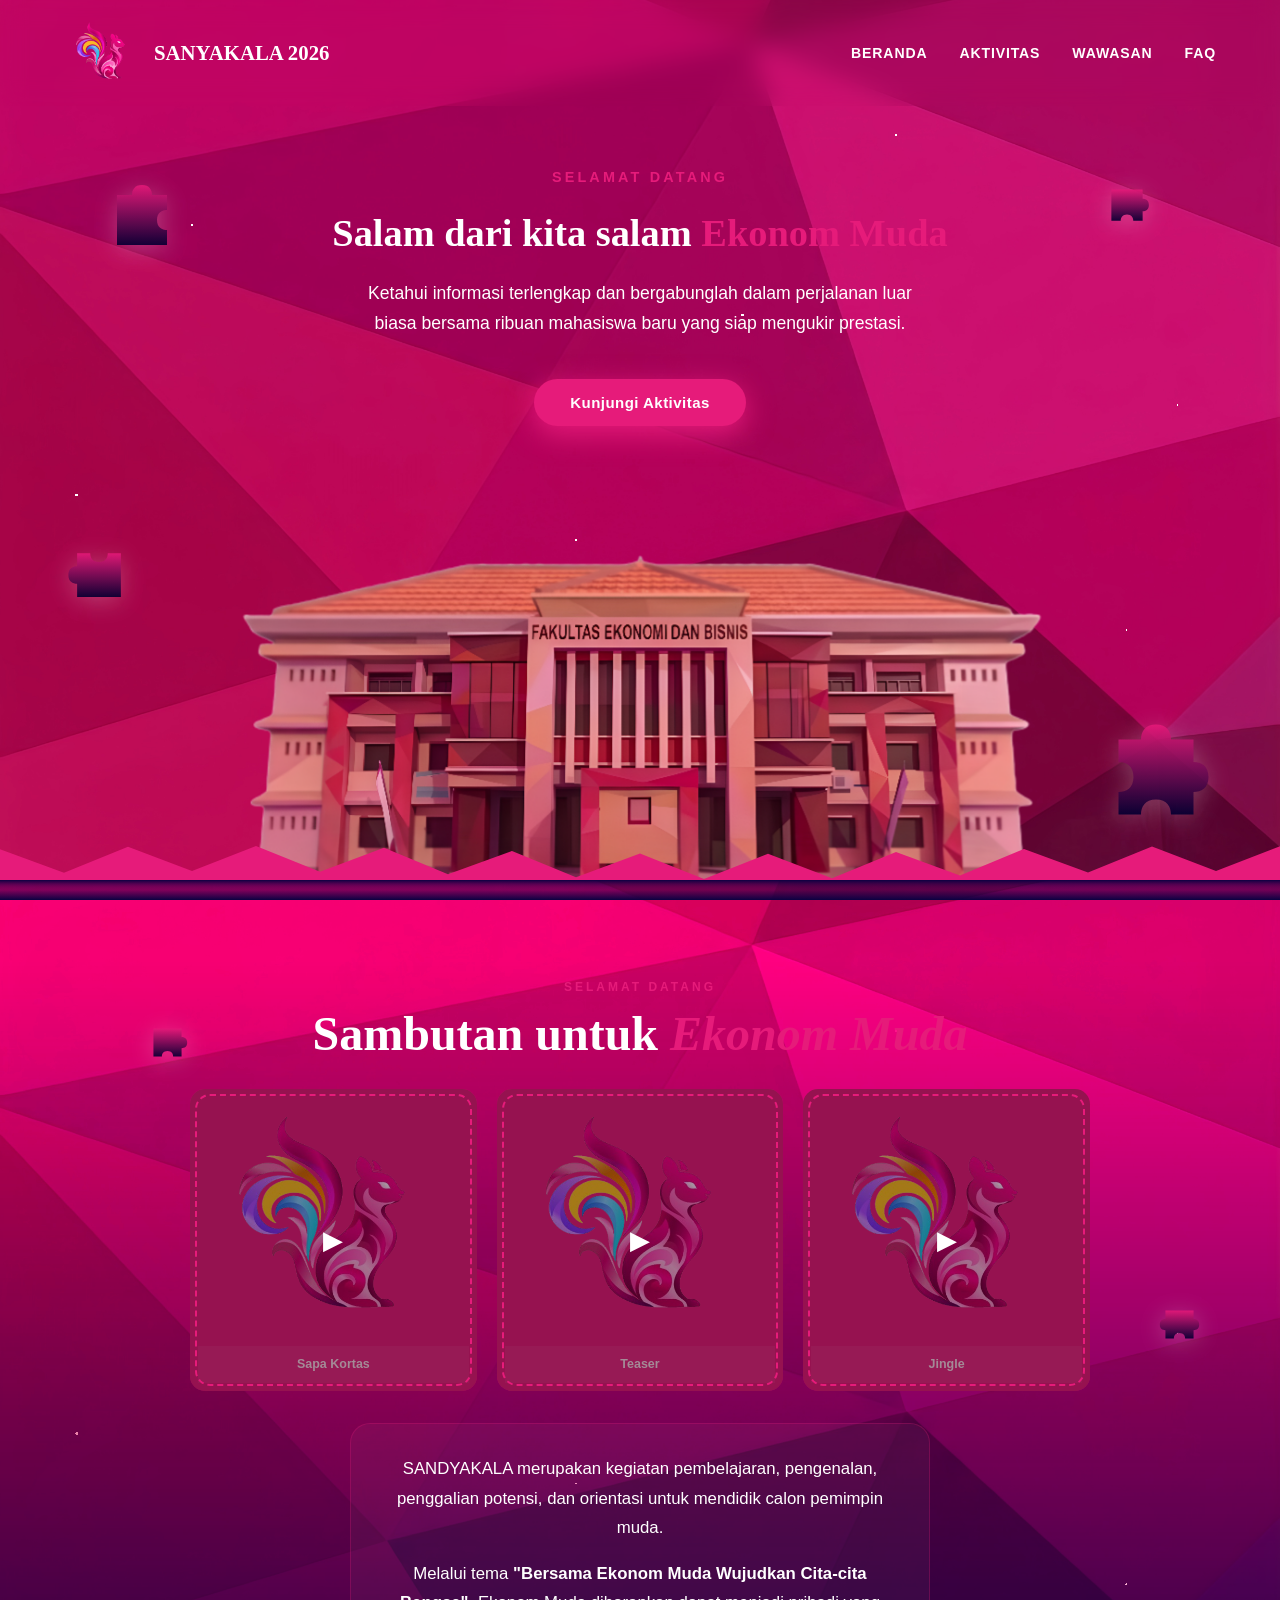
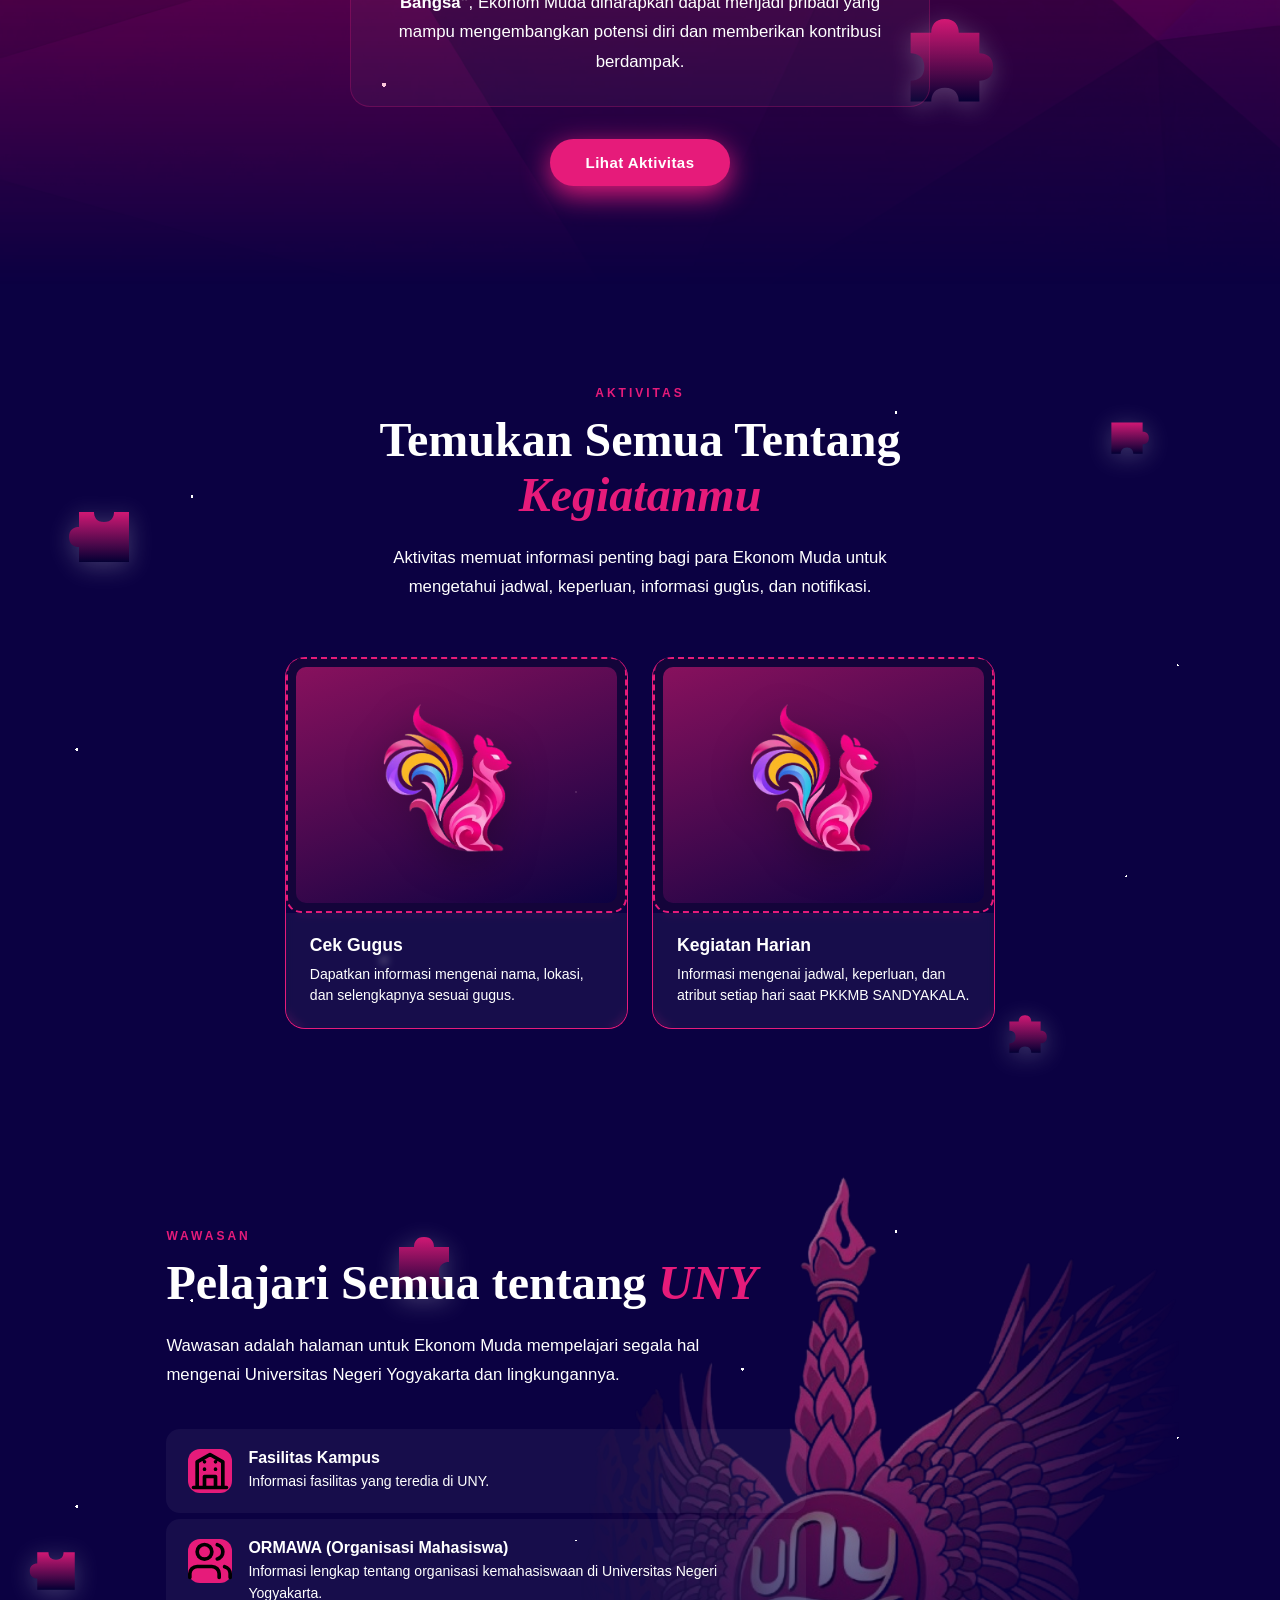
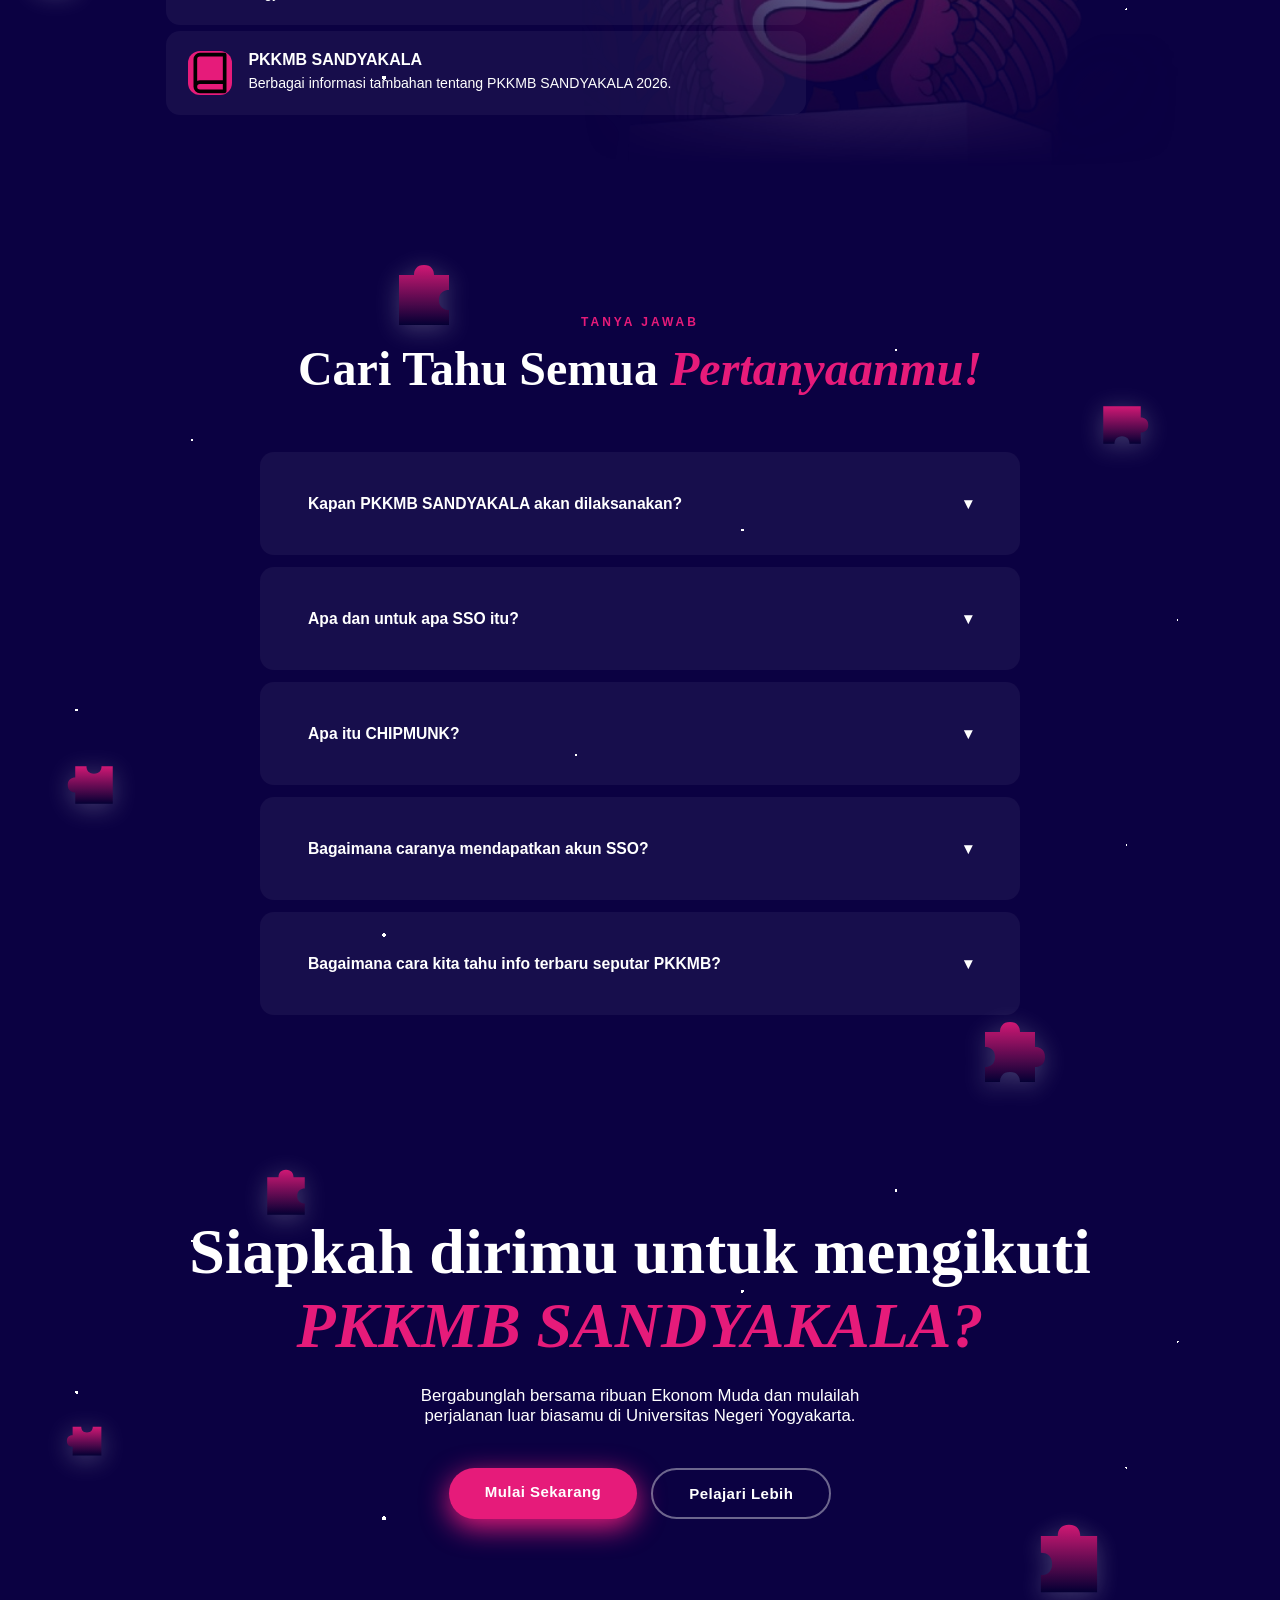
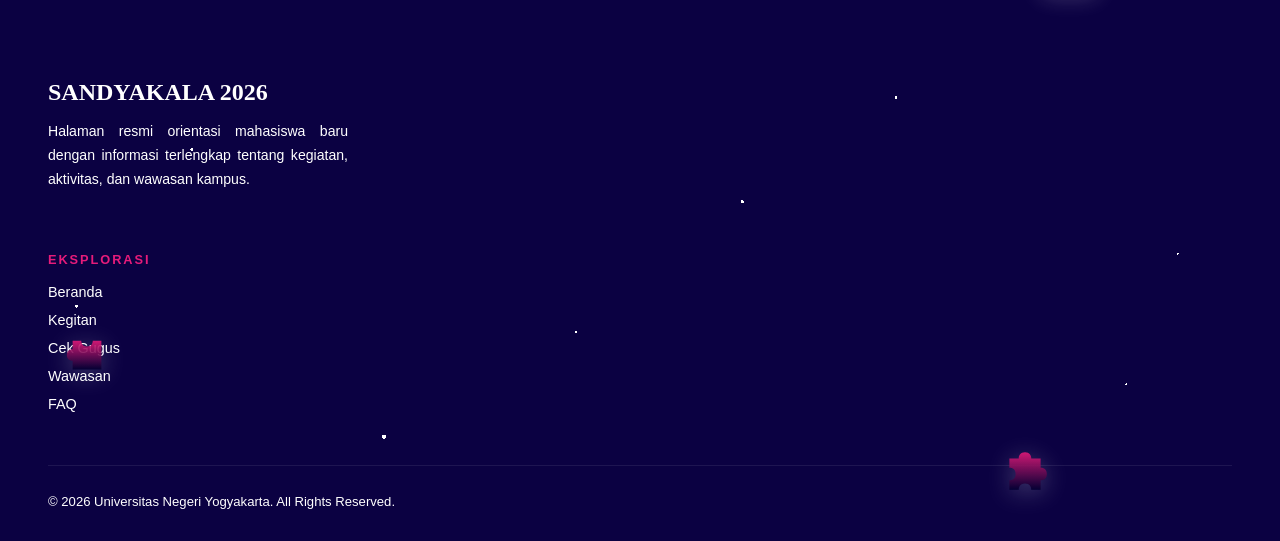
==== commit dd2f01ec: "new looks" ====
--- a/index.html
+++ b/index.html
@@ -4,9 +4,12 @@
 <head>
   <meta charset="UTF-8">
   <meta name="viewport" content="width=device-width, initial-scale=1.0">
+  <meta name="description" content="Website resmi PKKMB SANDYAKALA 2026 FEB UNY">
+  <meta property="og:title" content="SANDYAKALA 2026">
+  <meta property="og:description" content="Website resmi PKKMB SANDYAKALA 2026 FEB UNY">
+  <!-- <meta property="og:image" content="https://reghaenggar.github.io/sandyakala/asets/chip.png"> -->
   <title>SANDYAKALA 2026</title>
   <link rel="stylesheet" href="style.css">
-
 </head>
 
 <body>
@@ -92,9 +95,9 @@
     </div>
 
     <div class="clouds-layer">
-      <img src="asets/cloud2.png" alt="" class="cloud cloud-1">
-      <img src="asets/cloud2.png" alt="" class="cloud cloud-2">
-      <img src="asets/cloud2.png" alt="" class="cloud cloud-3">
+      <img src="asets/cloud.png" alt="" class="cloud cloud-1">
+      <img src="asets/cloud.png" alt="" class="cloud cloud-2">
+      <img src="asets/cloud.png" alt="" class="cloud cloud-3">
     </div>
 
     <div class="flying-chip">
@@ -121,7 +124,12 @@
   <section class="selamat-datang" id="selamat-datang">
     <div class="stars-layer"></div>
     <div class="selamat-datang-bg"></div>
-
+      <div class="clouds-layer">
+      <img src="asets/cloud.png" alt="" class="cloud cloud-1">
+      <img src="asets/cloud.png" alt="" class="cloud cloud-2">
+      <img src="asets/cloud.png" alt="" class="cloud cloud-3">
+      <img src="asets/cloud.png" alt="" class="cloud cloud-5">
+    </div>
     <div class="sd-visual reveal-left">
       <div class="sd-visual-inner">
       </div>
@@ -203,9 +211,15 @@
       <a href="#aktivitas" class="btn btn-primary" style="margin-top:32px;">Lihat Aktivitas </a>
     </div>
   </section>
+
   <!-- AKTIVITAS CARDS -->
   <section class="aktivitas" id="aktivitas">
     <div class="stars-layer"></div>
+      <div class="clouds-layer">
+      <img src="asets/cloud.png" alt="" class="cloud cloud-2">
+      <img src="asets/cloud.png" alt="" class="cloud cloud-4">
+      <img src="asets/cloud.png" alt="" class="cloud cloud-5">
+    </div>
     <div class="puzzle-piece" style="top: 25%; left: 5%; width: 80px; height: 80px; opacity: .9; --rot: 20deg;">
       <svg viewBox="-30 -30 160 160" fill="none">
         <path d="M0,0 L30,0 C30,10 35,20 50,20 C65,20 70,10 70,0 L100,0 L100,100 L0,100 L0,70
@@ -213,7 +227,7 @@
       </svg>
     </div>
 
-    <div class=" puzzle-piece" style="top: 20%; right: 10%; width: 50px; height: 50px; opacity: .9; --rot: 40deg;">
+    <div class=" puzzle-piece" style="top: 15%; right: 10%; width: 50px; height: 50px; opacity: .9; --rot: 40deg;">
       <svg viewBox="-30 -30 160 160" fill="none">
         <path d="M0,0 L100,0 L100,30 C110,30 120,35 120,50 C120,65 110,70 100,70 L100,100 L70,100
       C70,90 65,80 50,80 C35,80 30,90 30,100 L0,100 L0,0 Z" fill="url(#puzzleGradient)" />
@@ -263,6 +277,11 @@
   <!-- WAWASAN / FITUR -->
   <section class="wawasan" id="wawasan">
     <div class="stars-layer"></div>
+      <div class="clouds-layer">
+      <img src="asets/cloud.png" alt="" class="cloud cloud-2">
+      <img src="asets/cloud.png" alt="" class="cloud cloud-4">
+      <img src="asets/cloud.png" alt="" class="cloud cloud-5">
+    </div>
     <div class="puzzle-piece" style="top: 15%; left: 30%; width: 80px; height: 80px; opacity: .9; --rot: -12deg;">
       <svg viewBox="-30 -30 160 160" fill="none">
         <path d="M0,0 L30,0 C30,-10 35,-20 50,-20 C65,-20 70,-10 70,0 L100,0 L100,30
@@ -336,6 +355,11 @@
 
   <section class="faq-section" id="faq">
     <div class="stars-layer"></div>
+      <div class="clouds-layer">
+      <img src="asets/cloud.png" alt="" class="cloud cloud-3">
+      <img src="asets/cloud.png" alt="" class="cloud cloud-2">
+      <img src="asets/cloud.png" alt="" class="cloud cloud-4">
+    </div>
     <div class="puzzle-piece" style="top: 5%; left: 30%; width: 80px; height: 80px; opacity: .9; --rot: -12deg;">
       <svg viewBox="-30 -30 160 160" fill="none">
         <path d="M0,0 L30,0 C30,-10 35,-20 50,-20 C65,-20 70,-10 70,0 L100,0 L100,30
@@ -428,6 +452,10 @@
 
   <section class="cta-final">
     <div class="stars-layer"></div>
+      <div class="clouds-layer">
+      <img src="asets/cloud.png" alt="" class="cloud cloud-1">
+      <img src="asets/cloud.png" alt="" class="cloud cloud-4">
+    </div>
     <div class="puzzle-piece" style="top: 10%; left: 20%; width: 60px; height: 60px; opacity: .9; --rot: -12deg;">
       <svg viewBox="-30 -30 160 160" fill="none">
         <path d="M0,0 L30,0 C30,-10 35,-20 50,-20 C65,-20 70,-10 70,0 L100,0 L100,30
@@ -464,6 +492,10 @@
 
   <footer>
     <div class="stars-layer"></div>
+      <div class="clouds-layer">
+      <img src="asets/cloud.png" alt="" class="cloud cloud-2">
+      <img src="asets/cloud.png" alt="" class="cloud cloud-5">
+    </div>
     <div class="puzzle-piece" style="top: 60%; left: 5%; width: 46px; height: 46px; opacity: .9; --rot: 20deg;">
       <svg viewBox="-30 -30 160 160" fill="none">
         <path d="M0,0 L30,0 C30,10 35,20 50,20 C65,20 70,10 70,0 L100,0 L100,100 L0,100 L0,70
@@ -572,564 +604,4 @@
     </div>
   </div>
 </body>
-
-=======
-<!DOCTYPE html>
-<html lang="id">
-
-<head>
-  <meta charset="UTF-8">
-  <meta name="viewport" content="width=device-width, initial-scale=1.0">
-  <title>SANYAKALA 2026</title>
-  <link rel="stylesheet" href="style.css">
-
-</head>
-
-<body>
-  <nav id="navbar">
-    <div class="nav-brand">
-      <img src="asets/chip.png" alt="">
-      <span class="nav-logo">SANYAKALA 2026</span>
-    </div>
-    <ul class="nav-links">
-      <li><a href="#selamat-datang">Beranda</a></li>
-      <li><a href="#aktivitas">Aktivitas</a></li>
-      <li><a href="#wawasan">Wawasan</a></li>
-      <li><a href="#faq">FAQ</a></li>
-    </ul>
-  </nav>
-
-  <svg width="0" height="0" style="position:absolute">
-    <defs>
-      <linearGradient id="puzzleGradient" x1="0%" y1="0%" x2="0%" y2="100%">
-        <stop offset="0%" stop-color="rgb(230, 27, 122)" />
-        <stop offset="100%" stop-color="#040033" />
-      </linearGradient>
-    </defs>
-  </svg>
-
-  <section class="hero" id="hero">
-    <div class="hero-bg"></div>
-    <div class="stars-layer"></div>
-    <div class="hero-overlay"></div>
-
-    <div class="puzzle-piece" style="top: 20%; left: 8%; width: 80px; height: 80px; opacity: .9; --rot: -12deg;">
-      <svg viewBox="-30 -30 160 160" fill="none">
-        <path d="M0,0 L30,0 C30,-10 35,-20 50,-20 C65,-20 70,-10 70,0 L100,0 L100,30
-      C90,30 80,35 80,50 C80,65 90,70 100,70 L100,100 L0,100 L0,0 Z" fill="url(#puzzleGradient)" />
-      </svg>
-    </div>
-
-    <div class="puzzle-piece" style="top: 60%; left: 5%; width: 70px; height: 70px; opacity: .9; --rot: 20deg;">
-      <svg viewBox="-30 -30 160 160" fill="none">
-        <path d="M0,0 L30,0 C30,10 35,20 50,20 C65,20 70,10 70,0 L100,0 L100,100 L0,100 L0,70
-      C-10,70 -20,65 -20,50 C-20,35 -10,30 0,30 Z" fill="url(#puzzleGradient)" />
-      </svg>
-    </div>
-
-    <div class="puzzle-piece" style="top: 20%; right: 10%; width: 50px; height: 50px; opacity: .9; --rot: 40deg;">
-      <svg viewBox="-30 -30 160 160" fill="none">
-        <path d="M0,0 L100,0 L100,30 C110,30 120,35 120,50 C120,65 110,70 100,70 L100,100 L70,100
-      C70,90 65,80 50,80 C35,80 30,90 30,100 L0,100 L0,0 Z" fill="url(#puzzleGradient)"" />
-      </svg>
-    </div>
-
-    <div class=" puzzle-piece" style="bottom: 7%; right: 5%; width: 120px; height: 120px; opacity: .9; --rot: -25deg;">
-          <svg viewBox="-30 -30 160 160" fill="none">
-            <path d="M0,0 L30,0 C30,-10 35,-20 50,-20 C65,-20 70,-10 70,0 L100,0 L100,30
-        C110,30 120,35 120,50 C120,65 110,70 100,70 L100,100 L70,100
-      C70,90 65,80 50,80 C35,80 30,90 30,100 L0,100 L0,70
-      C10,70 20,65 20,50 C20,35 10,30 0,30 Z" fill="url(#puzzleGradient)"" />
-      </svg>
-    </div>
-
-    <div class=" hero-curtain">
-              <div class="curtain-panel curtain-left"></div>
-              <div class="curtain-panel curtain-right"></div>
-              <div class="curtain-splash">
-                <img src="asets/chip.png" alt="" class="curtain-chip">
-                <h2 class="curtain-title">SANDYAKALA 2026</h2>
-              </div>
-    </div>
-    <div class="hero-content hero-content-split">
-      <div class="hero-left">
-        <span class="hero-eyebrow">Selamat Datang</span>
-        <h1 class="hero-title">Salam dari kita salam <span>Ekonom Muda</span></h1>
-      </div>
-      <p class="hero-desc">Ketahui informasi terlengkap dan bergabunglah dalam perjalanan luar biasa bersama ribuan
-        mahasiswa baru yang siap mengukir prestasi.</p>
-      <div class="hero-cta">
-        <a href="#aktivitas" class="btn btn-primary">Kunjungi Aktivitas</a>
-      </div>
-    </div>
-
-    <div class="hero-building hero-building-left">
-      <img src="asets/gd.png" alt="">
-    </div>
-
-    <!-- <div class="hero-trees hero-trees-left">
-  <img src="asets/tree.png" alt="" class="tree tree-1">
-  <img src="asets/tree.png" alt="" class="tree tree-2">
-</div>
-
-<div class="hero-trees hero-trees-right">
-  <img src="asets/tree.png" alt="" class="tree tree-3">
-  <img src="asets/tree.png" alt="" class="tree tree-4">
-</div> -->
-
-    <div class="clouds-layer">
-      <img src="asets/cloud2.png" alt="" class="cloud cloud-1">
-      <img src="asets/cloud2.png" alt="" class="cloud cloud-2">
-      <img src="asets/cloud2.png" alt="" class="cloud cloud-3">
-    </div>
-
-    <div class="flying-chip">
-      <img src="asets/chip.png" alt="" class="chip-img">
-    </div>
-  </section>
-
-  <div class="hero-weave-divider">
-  </div>
-
-  <div class="hero-grass-divider">
-    <svg viewBox="0 0 1600 100" preserveAspectRatio="none" xmlns="http://www.w3.org/2000/svg">
-      <defs>
-        <linearGradient id="grassGradient" x1="0%" y1="0%" x2="100%" y2="0%">
-          <stop offset="0%" stop-color="rgb(230, 27, 122)" />
-          <stop offset="50%" stop-color="rgb(230, 27, 122)" />
-          <stop offset="100%" stop-color="rgb(230, 27, 122)" />
-        </linearGradient>
-      </defs>
-      <polygon id="grassZigzag" fill="url(#grassGradient)"></polygon>
-    </svg>
-  </div>
-
-  <section class="selamat-datang" id="selamat-datang">
-    <div class="stars-layer"></div>
-    <div class="selamat-datang-bg"></div>
-
-    <div class="sd-visual reveal-left">
-      <div class="sd-visual-inner">
-      </div>
-      <div class="sd-float-card">
-      </div>
-    </div>
-    <div class="reveal-right">
-      <p class="section-eyebrow">Selamat Datang</p>
-      <h2 class="section-title">Sambutan untuk <em>Ekonom Muda</em></h2>
-
-      <!-- VIDEO CARDS -->
-      <div class="video-grid">
-        <!-- CARD 1 -->
-        <div class="video-card" onclick="openVideo('https://www.youtube.com/embed/M7lc1UVf-VE')">
-          <div class="video-thumb">
-            <img src="asets/chip.png" alt="Sapa Kortas">
-          </div>
-          <div class="video-play">▶</div>
-          <div class="video-caption">Sapa Kortas</div>
-        </div>
-        <!-- CARD 2 -->
-        <div class="video-card" onclick="openVideo('https://www.youtube.com/embed/M7lc1UVf-VE')">
-          <div class="video-thumb">
-            <img src="asets/chip.png" alt="Sapa Kortas">
-          </div>
-          <div class="video-play">▶</div>
-          <div class="video-caption">Sapa Kortas</div>
-        </div>
-        <!-- CARD 3 -->
-        <div class="video-card" onclick="openVideo('https://www.youtube.com/embed/M7lc1UVf-VE')">
-          <div class="video-thumb">
-            <img src="asets/chip.png" alt="Sapa Kortas">
-          </div>
-          <div class="video-play">▶</div>
-          <div class="video-caption">Sapa Kortas</div>
-        </div>
-      </div>
-
-      <div class="puzzle-piece" style="top: 40%; right: 0%; width: 45px; height: 45px; opacity: .9; --rot: -15deg;">
-        <svg viewBox="-30 -30 160 160" fill="none">
-          <path d="M0,0 L100,0 L100,30 C110,30 120,35 120,50 C120,65 110,70 100,70 L100,100 L70,100
-      C70,90 65,80 50,80 C35,80 30,90 30,100 L0,100 L0,70
-      C-10,70 -20,65 -20,50 C-20,35 -10,30 0,30 Z" fill="url(#puzzleGradient)" />
-        </svg>
-      </div>
-      <div class=" puzzle-piece" style="top: 5%; right: 90%; width: 45px; height: 45px; opacity: .9; --rot: 40deg;">
-        <svg viewBox="-30 -30 160 160" fill="none">
-          <path d="M0,0 L100,0 L100,30 C110,30 120,35 120,50 C120,65 110,70 100,70 L100,100 L70,100
-      C70,90 65,80 50,80 C35,80 30,90 30,100 L0,100 L0,0 Z" fill="url(#puzzleGradient)" />
-        </svg>
-      </div>
-
-      <div class=" puzzle-piece"
-        style="bottom: 8%; right: 18%; width: 110px; height: 110px; opacity: .9; --rot: -25deg;">
-        <svg viewBox="-30 -30 160 160" fill="none">
-          <path d="M0,0 L30,0 C30,-10 35,-20 50,-20 C65,-20 70,-10 70,0 L100,0 L100,30
-      C110,30 120,35 120,50 C120,65 110,70 100,70 L100,100 L70,100
-      C70,90 65,80 50,80 C35,80 30,90 30,100 L0,100 L0,70
-      C10,70 20,65 20,50 C20,35 10,30 0,30 Z" fill="url(#puzzleGradient)" />
-        </svg>
-      </div>
-
-      <div class="sd-text-box reveal">
-        <div class="sd-text-panel sd-text-panel-left"></div>
-        <div class="sd-text-panel sd-text-panel-right"></div>
-        <div class="sd-text-content">
-          <p class="section-body">
-            SANDYAKALA merupakan kegiatan pembelajaran, pengenalan, penggalian potensi, dan orientasi untuk mendidik
-            calon
-            pemimpin muda.
-          </p>
-          <p class="section-body" style="margin-top:16px;">
-            Melalui tema <strong>"Bersama Ekonom Muda Wujudkan Cita-cita Bangsa"</strong>, Ekonom Muda diharapkan
-            dapat
-            menjadi pribadi yang mampu mengembangkan potensi diri dan memberikan kontribusi berdampak.
-          </p>
-        </div>
-      </div>
-      <a href="#aktivitas" class="btn btn-primary" style="margin-top:32px;">Lihat Aktivitas </a>
-    </div>
-  </section>
-  <!-- AKTIVITAS CARDS -->
-  <section class="aktivitas" id="aktivitas">
-    <div class="stars-layer"></div>
-    <div class="puzzle-piece" style="top: 25%; left: 5%; width: 80px; height: 80px; opacity: .9; --rot: 20deg;">
-      <svg viewBox="-30 -30 160 160" fill="none">
-        <path d="M0,0 L30,0 C30,10 35,20 50,20 C65,20 70,10 70,0 L100,0 L100,100 L0,100 L0,70
-      C-10,70 -20,65 -20,50 C-20,35 -10,30 0,30 Z" fill="url(#puzzleGradient)" />
-      </svg>
-    </div>
-
-    <div class=" puzzle-piece" style="top: 20%; right: 10%; width: 50px; height: 50px; opacity: .9; --rot: 40deg;">
-      <svg viewBox="-30 -30 160 160" fill="none">
-        <path d="M0,0 L100,0 L100,30 C110,30 120,35 120,50 C120,65 110,70 100,70 L100,100 L70,100
-      C70,90 65,80 50,80 C35,80 30,90 30,100 L0,100 L0,0 Z" fill="url(#puzzleGradient)" />
-      </svg>
-    </div>
-
-    <div class=" puzzle-piece" style="bottom: 8%; right: 18%; width: 50px; height: 50px; opacity: .9; --rot: -25deg;">
-      <svg viewBox="-30 -30 160 160" fill="none">
-        <path d="M0,0 L30,0 C30,-10 35,-20 50,-20 C65,-20 70,-10 70,0 L100,0 L100,30
-      C110,30 120,35 120,50 C120,65 110,70 100,70 L100,100 L70,100
-      C70,90 65,80 50,80 C35,80 30,90 30,100 L0,100 L0,70
-      C10,70 20,65 20,50 C20,35 10,30 0,30 Z" fill="url(#puzzleGradient)" />
-      </svg>
-    </div>
-    <div style=" max-width:600px; margin: 0 auto; text-align: center;">
-      <p class="section-eyebrow reveal">Aktivitas</p>
-      <h2 class="section-title reveal">Temukan Semua Tentang <em>Kegiatanmu</em></h2>
-      <p class="section-body reveal">Aktivitas memuat informasi penting bagi para Ekonom Muda untuk
-        mengetahui jadwal,
-        keperluan, informasi gugus, dan notifikasi.</p>
-    </div>
-    <div class="cards-grid reveal-right">
-      <!-- CARD 1 -->
-      <a href="cek-gugus/cekgugus.html" class="card card-1 reveal" style="transition-delay: .08s;">
-        <div class="card-img">
-          <div class="card-img-inner"><img src="asets/chip.png" alt=""></div>
-        </div>
-        <div class="card-body">
-          <div class="card-tag">Aktivitas</div>
-          <div class="card-title">Cek Gugus</div>
-          <div class="card-desc">Dapatkan informasi mengenai nama, lokasi, dan selengkapnya sesuai gugus.</div>
-          <div class="card-arrow">Lihat sekarang <span></span></div>
-        </div>
-      </a>
-      <!-- CARD 2 -->
-      <div class="card card-2 reveal" style="transition-delay:.08s" onclick="openJadwalModal()">
-        <div class="card-img">
-          <div class="card-img-inner"><img src="asets/chip.png" alt=""></div>
-        </div>
-        <div class="card-body">
-          <div class="card-tag">Jadwal</div>
-          <div class="card-title">Kegiatan Harian</div>
-          <div class="card-desc">Informasi mengenai jadwal, keperluan, dan atribut setiap hari saat PKKMB SANDYAKALA.
-          </div>
-          <div class="card-arrow">Lihat sekarang</div>
-        </div>
-      </div>
-    </div>
-  </section>
-
-  <!-- WAWASAN / FITUR -->
-  <section class="wawasan" id="wawasan">
-    <div class="stars-layer"></div>
-    <div class="puzzle-piece" style="top: 15%; left: 30%; width: 80px; height: 80px; opacity: .9; --rot: -12deg;">
-      <svg viewBox="-30 -30 160 160" fill="none">
-        <path d="M0,0 L30,0 C30,-10 35,-20 50,-20 C65,-20 70,-10 70,0 L100,0 L100,30
-      C90,30 80,35 80,50 C80,65 90,70 100,70 L100,100 L0,100 L0,0 Z" fill="url(#puzzleGradient)" />
-      </svg>
-    </div>
-
-    <div class=" puzzle-piece" style="top: 60%; left: 2%; width: 60px; height: 60px; opacity: .9; --rot: 20deg;">
-      <svg viewBox="-30 -30 160 160" fill="none">
-        <path d="M0,0 L30,0 C30,10 35,20 50,20 C65,20 70,10 70,0 L100,0 L100,100 L0,100 L0,70
-      C-10,70 -20,65 -20,50 C-20,35 -10,30 0,30 Z" fill="url(#puzzleGradient)" />
-      </svg>
-    </div>
-    <div class=" wawasan-bg-image reveal-right">
-    </div>
-
-    <div class="wawasan-grid">
-      <div>
-        <p class="section-eyebrow reveal">Wawasan</p>
-        <h2 class="section-title reveal">Pelajari Semua tentang <em>UNY</em></h2>
-        <p class="section-body reveal">Wawasan adalah halaman untuk Ekonom Muda mempelajari segala hal mengenai
-          Universitas Negeri Yogyakarta dan lingkungannya.</p>
-        <div class="feature-list reveal">
-          <div class="feature-item active" onclick="setActive(this); openDetailModal(0)">
-            <div class="feature-icon">G1</div>
-            <div class="feature-text">
-              <strong>Fasilitas Kampus
-              </strong>
-              <p>Informasi fasilitas yang teredia di UNY.</p>
-            </div>
-          </div>
-          <div class="feature-item" onclick="setActive(this); openDetailModal(1)">
-            <div class="feature-icon">G2</div>
-            <div class="feature-text">
-              <strong>ORMAWA (Organisasi Mahasiswa)</strong>
-              <p>Informasi lengkap tentang organisasi kemahasiswaan di Universitas Negeri Yogyakarta.</p>
-            </div>
-          </div>
-          <div class="feature-item" onclick="setActive(this); openDetailModal(2)">
-            <div class="feature-icon">G3</div>
-            <div class="feature-text">
-              <strong>PKKMB SANDYAKALA</strong>
-              <p>Berbagai informasi tambahan tentang PKKMB SANDYAKALA 2026.</p>
-            </div>
-          </div>
-        </div>
-      </div>
-    </div>
-  </section>
-
-  <section class="faq-section" id="faq">
-    <div class="stars-layer"></div>
-    <div class="puzzle-piece" style="top: 5%; left: 30%; width: 80px; height: 80px; opacity: .9; --rot: -12deg;">
-      <svg viewBox="-30 -30 160 160" fill="none">
-        <path d="M0,0 L30,0 C30,-10 35,-20 50,-20 C65,-20 70,-10 70,0 L100,0 L100,30
-      C90,30 80,35 80,50 C80,65 90,70 100,70 L100,100 L0,100 L0,0 Z" fill="url(#puzzleGradient)" />
-      </svg>
-    </div>
-
-    <div class=" puzzle-piece" style="top: 60%; left: 5%; width: 60px; height: 60px; opacity: .9; --rot: 20deg;">
-      <svg viewBox="-30 -30 160 160" fill="none">
-        <path d="M0,0 L30,0 C30,10 35,20 50,20 C65,20 70,10 70,0 L100,0 L100,100 L0,100 L0,70
-      C-10,70 -20,65 -20,50 C-20,35 -10,30 0,30 Z" fill="url(#puzzleGradient)" />
-      </svg>
-    </div>
-
-    <div class=" puzzle-piece" style="top: 20%; right: 10%; width: 60px; height: 60px; opacity: .9; --rot: 40deg;">
-      <svg viewBox="-30 -30 160 160" fill="none">
-        <path d="M0,0 L100,0 L100,30 C110,30 120,35 120,50 C120,65 110,70 100,70 L100,100 L70,100
-      C70,90 65,80 50,80 C35,80 30,90 30,100 L0,100 L0,0 Z" fill="url(#puzzleGradient)" />
-      </svg>
-    </div>
-
-    <div class=" puzzle-piece" style="bottom: 2%; right: 18%; width: 80px; height: 80px; opacity: .9; --rot: -25deg;">
-      <svg viewBox="-30 -30 160 160" fill="none">
-        <path d="M0,0 L30,0 C30,-10 35,-20 50,-20 C65,-20 70,-10 70,0 L100,0 L100,30
-      C110,30 120,35 120,50 C120,65 110,70 100,70 L100,100 L70,100
-      C70,90 65,80 50,80 C35,80 30,90 30,100 L0,100 L0,70
-      C10,70 20,65 20,50 C20,35 10,30 0,30 Z" fill="url(#puzzleGradient)" />
-      </svg>
-    </div>
-    <p class=" section-eyebrow">Tanya Jawab</p>
-    <h2 class="section-title">Cari Tahu Semua <em>Pertanyaanmu!</em></h2>
-    <div class="faq-grid">
-      <div class="faq-item reveal">
-        <div class="faq-q" onclick="toggleFaq(this)">
-          Kapan PKKMB SANDYAKALA akan dilaksanakan?
-          <span class="faq-chevron">▾</span>
-        </div>
-        <div class="faq-a">PKKMB SANDYAKALA dilaksanakan pada bulan Agustus 2026 selama beberapa hari,
-          bertepatan dengan
-          awal semester mahasiswa baru. Pantau terus halaman Aktivitas untuk jadwal lengkap.</div>
-      </div>
-      <div class="faq-item reveal" style="transition-delay:.08s">
-        <div class="faq-q" onclick="toggleFaq(this)">
-          Apa dan untuk apa SSO itu?
-          <span class="faq-chevron">▾</span>
-        </div>
-        <div class="faq-a">SSO (Single Sign-On) adalah sistem autentikasi terpusat UNY yang
-          memungkinkan kamu masuk ke
-          semua layanan digital UNY, seperti Siakad, Presma, dan lainnya, hanya dengan satu akun dan
-          satu kata sandi.
-        </div>
-      </div>
-      <div class="faq-item reveal" style="transition-delay:.16s">
-        <div class="faq-q" onclick="toggleFaq(this)">
-          Apa itu CHIPMUNK?
-          <span class="faq-chevron">▾</span>
-        </div>
-        <div class="faq-a">Chipmunk merupakan simbol untuk Fakultas Ekonomi dan Bisnis UNY.</div>
-      </div>
-      <div class="faq-item reveal" style="transition-delay:.24s">
-        <div class="faq-q" onclick="toggleFaq(this)">
-          Bagaimana caranya mendapatkan akun SSO?
-          <span class="faq-chevron">▾</span>
-        </div>
-        <div class="faq-a">Akun SSO UNY diberikan secara otomatis kepada mahasiswa baru yang sudah
-          menyelesaikan proses
-          daftar ulang. Kamu akan mendapat email berisi panduan aktivasi ke alamat email pribadi yang
-          didaftarkan saat
-          seleksi masuk.</div>
-      </div>
-      <div class="faq-item reveal" style="transition-delay:.32s">
-        <div class="faq-q" onclick="toggleFaq(this)">
-          Bagaimana cara kita tahu info terbaru seputar PKKMB?
-          <span class="faq-chevron">▾</span>
-        </div>
-        <div class="faq-a">Kalian bisa mengecek semua info dengan mengakses website ini.
-        </div>
-      </div>
-    </div>
-  </section>
-
-  <section class="cta-final">
-    <div class="stars-layer"></div>
-    <div class="puzzle-piece" style="top: 10%; left: 20%; width: 60px; height: 60px; opacity: .9; --rot: -12deg;">
-      <svg viewBox="-30 -30 160 160" fill="none">
-        <path d="M0,0 L30,0 C30,-10 35,-20 50,-20 C65,-20 70,-10 70,0 L100,0 L100,30
-      C90,30 80,35 80,50 C80,65 90,70 100,70 L100,100 L0,100 L0,0 Z" fill="url(#puzzleGradient)" />
-      </svg>
-    </div>
-
-    <div class=" puzzle-piece" style="top: 60%; left: 5%; width: 46px; height: 46px; opacity: .9; --rot: 20deg;">
-      <svg viewBox="-30 -30 160 160" fill="none">
-        <path d="M0,0 L30,0 C30,10 35,20 50,20 C65,20 70,10 70,0 L100,0 L100,100 L0,100 L0,70
-      C-10,70 -20,65 -20,50 C-20,35 -10,30 0,30 Z" fill="url(#puzzleGradient)" />
-      </svg>
-    </div>
-
-    <div class=" puzzle-piece" style="top: 80%; left: 80%; width: 90px; height: 90px; opacity: .9; --rot: 12deg;">
-      <svg viewBox="-30 -30 160 160" fill="none">
-        <path d="M0,0 L30,0 C30,-10 35,-20 50,-20 C65,-20 70,-10 70,0 L100,0 L100,100 L0,100 L0,70
-      C10,70 20,65 20,50 C20,35 10,30 0,30 Z" fill="url(#puzzleGradient)" />
-      </svg>
-    </div>
-
-    <div class=" cta-final-bg">
-    </div>
-    <div class="reveal">
-      <h2 class="cta-final-title">Siapkah dirimu untuk mengikuti<br><em>PKKMB SANDYAKALA?</em></h2>
-      <p class="cta-final-sub">Bergabunglah bersama ribuan Ekonom Muda dan mulailah perjalanan luar biasamu di
-        Universitas Negeri Yogyakarta.</p>
-      <div class="hero-cta" style="justify-content:center;">
-        <a href="#aktivitas" class="btn btn-primary">Mulai Sekarang</a>
-        <a href="#selamat-datang" class="btn btn-outline">Pelajari Lebih</a>
-      </div>
-    </div>
-  </section>
-
-  <footer>
-    <div class="stars-layer"></div>
-    <div class="puzzle-piece" style="top: 60%; left: 5%; width: 46px; height: 46px; opacity: .9; --rot: 20deg;">
-      <svg viewBox="-30 -30 160 160" fill="none">
-        <path d="M0,0 L30,0 C30,10 35,20 50,20 C65,20 70,10 70,0 L100,0 L100,100 L0,100 L0,70
-      C-10,70 -20,65 -20,50 C-20,35 -10,30 0,30 Z" fill="url(#puzzleGradient)" />
-      </svg>
-    </div>
-
-    <div class=" puzzle-piece" style="bottom: 8%; right: 18%; width: 50px; height: 50px; opacity: .9; --rot: -25deg;">
-      <svg viewBox="-30 -30 160 160" fill="none">
-        <path d="M0,0 L30,0 C30,-10 35,-20 50,-20 C65,-20 70,-10 70,0 L100,0 L100,30
-      C110,30 120,35 120,50 C120,65 110,70 100,70 L100,100 L70,100
-      C70,90 65,80 50,80 C35,80 30,90 30,100 L0,100 L0,70
-      C10,70 20,65 20,50 C20,35 10,30 0,30 Z" fill="url(#puzzleGradient)" />
-      </svg>
-    </div>
-    <div class=" footer-grid">
-      <div class="footer-brand">
-        <span class="nav-logo">SANDYAKALA 2026</span>
-        <p>Halaman resmi orientasi mahasiswa baru dengan informasi terlengkap tentang kegiatan, aktivitas, dan
-          wawasan
-          kampus.</p>
-      </div>
-      <div class="footer-col">
-        <h5>Eksplorasi</h5>
-        <ul>
-          <li><a href="#selamat-datang">Beranda</a></li>
-          <li><a href="#aktivitas">Kegitan</a></li>
-          <li><a href="#aktivitas">Cek Gugus</a></li>
-          <li><a href="#wawasan">Wawasan</a></li>
-          <li><a href="#faq">FAQ</a></li>
-        </ul>
-      </div>
-    </div>
-    <div class="footer-bottom">
-      <span>© 2026 Universitas Negeri Yogyakarta. All Rights Reserved.</span>
-    </div>
-  </footer>
-  <script src="interaktif.js" type="text/javascript"></script>
-
-  <div class=" video-modal-overlay" id="videoModal" onclick="closeVideo(event)">
-    <div class="video-modal-box">
-      <button class="video-modal-close" onclick="closeVideo()">✕</button>
-      <iframe id="videoFrame" src="" frameborder="0" allowfullscreen
-        allow="accelerometer; autoplay; clipboard-write; encrypted-media; gyroscope; picture-in-picture">
-      </iframe>
-    </div>
-  </div>
-
-  <div class="modal-overlay" id="modalOverlay" onclick="closeModalOutside(event)">
-    <div class="modal-box">
-      <button class="modal-close" onclick="closeModal()">X</button>
-      <div class="modal-img" id="modalImg"></div>
-      <div class="modal-tag" id="modalTag"></div>
-      <h3 class="modal-title" id="modalTitle"></h3>
-      <p class="modal-desc" id="modalDesc"></p>
-    </div>
-  </div>
-
-  <div class="detail-modal-overlay" id="detailModalOverlay" onclick="closeDetailModal(event)">
-    <div class="detail-modal-box">
-      <button class="detail-modal-close" onclick="closeDetailModal()">✕</button>
-
-      <div class="detail-tag" id="detailTag"></div>
-      <h3 class="detail-title" id="detailTitle"></h3>
-
-      <div class="detail-carousel">
-        <div class="detail-image" id="detailImage"></div>
-        <div class="detail-text-box">
-          <p id="detailText"></p>
-        </div>
-      </div>
-
-      <div class="detail-nav">
-        <div class="detail-dots" id="detailDots"></div>
-        <div class="detail-arrows">
-          <button onclick="prevSlide()">‹</button>
-          <button onclick="nextSlide()">›</button>
-        </div>
-      </div>
-    </div>
-  </div>
-
-  <div class="jadwal-modal-overlay" id="jadwalModalOverlay" onclick="closeJadwalModal(event)">
-    <div class="jadwal-modal-box">
-      <button class="jadwal-modal-close" onclick="closeJadwalModal()">✕</button>
-
-      <div class="jadwal-tag">Jadwal</div>
-      <h3 class="jadwal-title" id="jadwalTitle">Kegiatan Harian SANDYAKALA</h3>
-
-      <div class="jadwal-day-tabs" id="jadwalDayTabs"></div>
-
-      <div class="jadwal-content">
-        <div class="jadwal-block">
-          <h4 class="jadwal-block-title">Jadwal Kegiatan</h4>
-          <ul class="jadwal-schedule-list" id="jadwalList"></ul>
-        </div>
-        <div class="jadwal-block">
-          <h4 class="jadwal-block-title">Keperluan yang Dibawa</h4>
-          <ul class="jadwal-simple-list" id="keperluanList"></ul>
-        </div>
-        <div class="jadwal-block">
-          <h4 class="jadwal-block-title">Atribut Wajib</h4>
-          <ul class="jadwal-simple-list" id="atributList"></ul>
-        </div>
-      </div>
-    </div>
-  </div>
-</body>
 </html>
--- a/style.css
+++ b/style.css
@@ -1,5 +1,4 @@
-<<<<<<< HEAD
-   *,
+*,
    *::before,
    *::after {
      margin: 0;
@@ -28,6 +27,7 @@
 
    body {
      font-family: 'Plus Jakarta Sans', sans-serif;
+     background: var(--purple);
      color: #000;
      overflow-x: hidden;
      width: 100%;
@@ -288,8 +288,7 @@
        opacity: 1;
      }
    }
-
-
+   
    .clouds-layer {
      position: absolute;
      inset: 0;
@@ -305,7 +304,7 @@
      will-change: transform;
    }
 
-
+ 
    .cloud-1 {
      width: 380px;
      top: 8%;
@@ -330,6 +329,24 @@
      opacity: .55;
    }
 
+    .cloud-4 {
+     width: 200px;
+     top: 55%;
+     right: -250px;
+     animation: driftLeft 22s linear infinite;
+     animation-delay: -14s;
+     opacity: .55;
+   }
+
+    .cloud-5 {
+     width: 200px;
+     top: 80%;
+     left: -250px;
+     animation: driftRight 15s linear infinite;
+     animation-delay: -14s;
+     opacity: .55;
+   }
+
    @keyframes driftRight {
      from {
        transform: translateX(0) translateY(0);
@@ -480,11 +497,11 @@
    .hero-eyebrow {
      display: inline-block;
      margin-bottom: 20px;
-     font-size: 1rem;
+     font-size: .9rem;
      font-weight: 700;
      letter-spacing: .22em;
      text-transform: uppercase;
-     color: var(--putih);
+     color: var(--pink);
      padding: 7px 20px;
      border-radius: 100px;
    }
@@ -499,12 +516,12 @@
    }
 
    .hero-title span {
-     color: var(--putih);
+     color: var(--pink);
    }
 
    .hero-desc {
      font-size: 1.1rem;
-     color: rgb(255, 255, 255);
+     color: var(--putih);
      line-height: 1.7;
      max-width: 560px;
      margin: 0 auto 40px;
@@ -531,14 +548,14 @@
    }
 
    .btn-primary {
-     background: rgb(230, 27, 122);
+     background: var(--pink);
      color: white;
-     box-shadow: 0 8px 28px rgb(230, 27, 122);
+     box-shadow: 0 8px 28px var(--pink);
    }
 
    .btn-primary:hover {
      transform: translateY(-3px);
-     box-shadow: 0 5px 15px rgb(230, 27, 122);
+     box-shadow: 0 5px 15px var(--pink);
    }
 
    .btn-outline {
@@ -559,14 +576,14 @@
      inset: 0;
      pointer-events: none;
      background-image:
-       radial-gradient(1.5px 1.5px at 15% 25%, rgb(255, 255, 255) 100%, transparent),
-       radial-gradient(1.5px 1.5px at 70% 15%, rgb(255, 255, 255) 100%, transparent),
-       radial-gradient(1px 1px at 45% 60%, rgb(255, 255, 255) 100%, transparent),
-       radial-gradient(1px 1px at 88% 70%, rgb(255, 255, 255) 100%, transparent),
-       radial-gradient(2px 2px at 30% 80%, rgb(255, 255, 255) 100%, transparent),
-       radial-gradient(1.5px 1.5px at 58% 35%, rgb(255, 255, 255) 100%, transparent),
-       radial-gradient(1px 1px at 92% 45%, rgb(255, 255, 255)100%, transparent),
-       radial-gradient(1.5px 1.5px at 6% 55%, rgb(255, 255, 255) 100%, transparent);
+       radial-gradient(1.5px 1.5px at 15% 25%, var(--putih) 100%, transparent),
+       radial-gradient(1.5px 1.5px at 70% 15%, var(--putih) 100%, transparent),
+       radial-gradient(1px 1px at 45% 60%, var(--putih) 100%, transparent),
+       radial-gradient(1px 1px at 88% 70%, var(--putih) 100%, transparent),
+       radial-gradient(2px 2px at 30% 80%, var(--putih) 100%, transparent),
+       radial-gradient(1.5px 1.5px at 58% 35%, var(--putih) 100%, transparent),
+       radial-gradient(1px 1px at 92% 45%, var(--putih)100%, transparent),
+       radial-gradient(1.5px 1.5px at 6% 55%, var(--putih) 100%, transparent);
      opacity: 1;
    }
 
@@ -611,11 +628,11 @@
    }
 
    .section-eyebrow {
-     font-size: 0.9rem;
+     font-size: .75rem;
      font-weight: 700;
      letter-spacing: .25em;
      text-transform: uppercase;
-     color: var(--putih);
+     color: var(--pink);
      margin-bottom: 12px;
    }
 
@@ -624,18 +641,18 @@
      font-size: clamp(2rem, 4vw, 3rem);
      font-weight: 900;
      line-height: 1.15;
-     color: white;
+     color: var(--putih);
      margin-bottom: 20px;
    }
 
    .section-title em {
      font-style: italic;
-     color: var(--putih);
+     color: var(--pink);
    }
 
    .section-body {
      font-size: 1.05rem;
-     color: #ffffff;
+     color: var(--putih);
      line-height: 1.75;
      max-width: 540px;
    }
@@ -670,7 +687,7 @@
    .puzzle-piece svg {
      width: 100%;
      height: 100%;
-     filter: drop-shadow(0 4px 12px rgba(255, 255, 255, 0.253));
+     filter: drop-shadow(0 4px 12px rgba(255, 255, 255, .253));
    }
 
    @keyframes floatPuzzle {
@@ -718,6 +735,8 @@
    }
 
    .selamat-datang .reveal-right {
+    position: relative;
+    z-index: 2;
      width: 100%;
      max-width: 95%;
      margin: 0 auto;
@@ -818,11 +837,11 @@
    .sd-float-card .num {
      font-size: 1.6rem;
      font-weight: 800;
-     color: var(--putih);
+     color: whitesmoke;
    }
 
    .sd-float-card .lab {
-     color: var(--putih);
+     color: white;
      font-size: .78rem;
    }
 
@@ -876,187 +895,7 @@
      opacity: 1;
    }
 
-   .aktivitas {
-     background: var(--purple);
-     overflow: hidden;
-     position: relative;
-   }
-
-
-   .aktivitas .section-eyebrow {
-     color: var(--putih);
-   }
-
-   .aktivitas .section-title {
-     color: var(--putih);
-   }
-
-   .aktivitas .section-body {
-     color: white;
-     margin: 0 auto;
-   }
-
-   .cards-grid {
-     display: grid;
-     grid-template-columns: repeat(2, 1fr);
-     gap: 24px;
-     margin: 56px auto 0;
-     max-width: 60%;
-   }
-
-   .card {
-     border-radius: 20px;
-     overflow: hidden;
-     cursor: pointer;
-     text-decoration: none;
-     transition: transform .35s cubic-bezier(.22, 1, .36, 1), box-shadow .35s;
-     position: relative;
-     border: 1px solid rgb(230, 27, 122);
-     border-top: none;
-     display: flex;
-     flex-direction: column;
-   }
-
-   .card:hover {
-     transform: translateY(-10px) scale(1.02);
-     box-shadow: 0 15px 40px var(--pink);
-   }
-
-   .card-img {
-     width: 100%;
-     aspect-ratio: 4/3;
-     display: flex;
-     align-items: center;
-     justify-content: center;
-     font-size: 3rem;
-     position: relative;
-     overflow: hidden;
-   }
-
-   .card-img-inner {
-     position: absolute;
-     inset: 0;
-     transition: transform .5s;
-     display: flex;
-     align-items: center;
-     justify-content: center;
-     font-size: 3rem;
-   }
-
-   .card:hover .card-img-inner {
-     transform: scale(1.1) rotate(-2deg);
-   }
-
-   .card-1 .card-img {
-     background: rgba(31, 8, 51, .5);
-     border: 2px dashed rgb(230, 27, 122);
-     border-radius: 15px;
-     padding: 8px;
-     display: flex;
-     align-items: center;
-     justify-content: center;
-   }
-
-   .card-1 .card-img-inner {
-     position: relative;
-     inset: auto;
-     width: 100%;
-     height: 100%;
-     border-radius: 10px;
-     overflow: hidden;
-     background: linear-gradient(160deg, rgba(230, 27, 122, .55), rgba(11, 1, 66, .9));
-     display: flex;
-     align-items: center;
-     justify-content: center;
-   }
-
-   .card-1 .card-img-inner img {
-     width: 65%;
-     height: auto;
-     object-fit: contain;
-     filter: drop-shadow(0 8px 20px rgba(0, 0, 0, .3));
-     transition: transform .4s;
-   }
-
-   .card-1:hover .card-img-inner img {
-     transform: scale(1.06);
-   }
-
-   .card-2 .card-img {
-     background: rgb(230, 27, 122);
-     background: rgba(31, 8, 51, .5);
-     border: 2px dashed rgb(230, 27, 122);
-     border-radius: 15px;
-     padding: 8px;
-     display: flex;
-     align-items: center;
-     justify-content: center;
-   }
-
-   .card-2 .card-img-inner {
-     position: relative;
-     inset: auto;
-     width: 100%;
-     height: 100%;
-     border-radius: 10px;
-     overflow: hidden;
-     background: linear-gradient(160deg, rgba(230, 27, 122, .55), rgba(11, 1, 66, .9));
-     display: flex;
-     align-items: center;
-     justify-content: center;
-   }
-
-   .card-2 .card-img-inner img {
-     width: 65%;
-     height: auto;
-     object-fit: contain;
-     filter: drop-shadow(0 8px 20px rgba(0, 0, 0, .3));
-     transition: transform .4s;
-   }
-
-   .card-2:hover .card-img-inner img {
-     transform: scale(1.06);
-   }
-
-
-   .card-body {
-     background: rgba(255, 255, 255, .05);
-     backdrop-filter: blur(4px);
-     padding: 22px 24px;
-     flex-grow: 1;
-     display: flex;
-     flex-direction: column;
-   }
-
-   .card-title {
-     font-size: 1.1rem;
-     font-weight: 700;
-     color: var(--pink);
-     margin-bottom: 8px;
-   }
-
-   .card-desc {
-     font-size: .88rem;
-     color: white;
-     line-height: 1.5;
-   }
-
-   .card-arrow {
-     display: inline-flex;
-     align-items: center;
-     gap: 6px;
-     color: rgb(230, 27, 122);
-     font-size: .82rem;
-     font-weight: 700;
-     margin-top: auto;
-     transition: gap .3s;
-   }
-
-   .card:hover .card-arrow {
-     gap: 20px;
-   }
-
-   .video-grid {
+      .video-grid {
      display: grid;
      grid-template-columns: repeat(3, 1fr);
      gap: 20px;
@@ -1069,7 +908,7 @@
      position: relative;
      border-radius: 15px;
      padding: 8px;
-     background: rgb(230, 27, 122);
+     background: var(--pink);
      overflow: hidden;
      cursor: pointer;
      transition: transform .3s, box-shadow .3s;
@@ -1077,14 +916,14 @@
 
    .video-card:hover {
      transform: translateY(-4px) scale(1.02);
-     box-shadow: 0 12px 32px rgb(230, 27, 122);
-   }
-
-   .video-card ::before {
+     box-shadow: 0 12px 32px var(--pink);
+   }
+
+   .video-card::before {
      content: '';
      position: absolute;
      inset: 5px;
-     border: 2px dashed rgb(230, 27, 122);
+     border: 2px dashed var(--pink);
      border-radius: 15px;
      pointer-events: none;
      z-index: 2;
@@ -1094,12 +933,11 @@
      border-radius: 15px;
      overflow: hidden;
      position: relative;
-     /* aspect-ratio: 16/9; */
+     
    }
 
    .video-thumb iframe {
      width: 100%;
-     /* aspect-ratio: 16/9; */
      display: block;
      border: none;
    }
@@ -1119,7 +957,7 @@
      justify-content: center;
      background: rgba(0, 0, 0, .35);
      font-size: 1.6rem;
-     color: white;
+     color: var(--putih);
      transition: background .3s;
    }
 
@@ -1131,8 +969,8 @@
      position: absolute;
      top: 8px;
      left: 8px;
-     background: rgb(230, 27, 122);
-     color: white;
+     background: var(--pink);
+     color: var(--putih);
      font-size: .65rem;
      font-weight: 700;
      padding: 3px 10px;
@@ -1150,7 +988,6 @@
      line-height: 1.4;
    }
 
-   /* VIDEO MODAL */
    .video-modal-overlay {
      position: fixed;
      inset: 0;
@@ -1187,9 +1024,9 @@
      top: 12px;
      right: 12px;
      z-index: 10;
-     background: rgb(230, 27, 122);
+     background: var(--pink);
      border: none;
-     color: white;
+     color: var(--putih);
      width: 36px;
      height: 36px;
      border-radius: 50%;
@@ -1199,7 +1036,165 @@
    }
 
    .video-modal-close:hover {
-     background: rgb(230, 27, 122);
+     background: var(--pink);
+   }
+
+   .aktivitas {
+     background: var(--purple);
+     overflow: hidden;
+     position: relative;
+   }
+
+
+   .aktivitas .section-eyebrow {
+     color: var(--pink);
+     z-index: 2;
+   }
+
+   .aktivitas .section-title {
+     color: var(--putih);
+     z-index: 2;
+   }
+
+   .aktivitas .section-body {
+     color: white;
+     margin: 0 auto;
+     z-index: 2;
+   }
+
+   .cards-grid {
+     display: grid;
+     grid-template-columns: repeat(2, 1fr);
+     gap: 24px;
+     margin: 56px auto 0;
+     max-width: 60%;
+     z-index: 2;
+   }
+
+   .card {
+     border-radius: 20px;
+     overflow: hidden;
+     cursor: pointer;
+     text-decoration: none;
+     transition: transform .35s cubic-bezier(.22, 1, .36, 1), box-shadow .35s;
+     position: relative;
+     border: 1px solid var(--pink);
+     border-top: none;
+     display: flex;
+     flex-direction: column;
+     z-index: 2;
+   }
+
+   .card:hover {
+     transform: translateY(-10px) scale(1.02);
+     box-shadow: 0 15px 40px var(--pink);
+     z-index: 2;
+   }
+
+   .card-img {
+     width: 100%;
+     aspect-ratio: 4/3;
+     display: flex;
+     align-items: center;
+     justify-content: center;
+     font-size: 3rem;
+     position: relative;
+     overflow: hidden;
+     z-index: 2;
+   }
+
+   .card-img-inner {
+     position: absolute;
+     inset: 0;
+     transition: transform .5s;
+     display: flex;
+     align-items: center;
+     justify-content: center;
+     font-size: 3rem;
+     z-index: 2;
+   }
+
+   .card:hover .card-img-inner {
+     transform: scale(1.1) rotate(-2deg);
+     z-index: 2;
+   }
+
+   .card-1 .card-img,
+   .card-2 .card-img {
+     background: rgba(31, 8, 51, .5);
+     border: 2px dashed var(--pink);
+     border-radius: 15px;
+     padding: 8px;
+     display: flex;
+     align-items: center;
+     justify-content: center;
+     z-index: 2;
+   }
+
+   .card-1 .card-img-inner,
+   .card-2 .card-img-inner {
+     position: relative;
+     inset: auto;
+     width: 100%;
+     height: 100%;
+     border-radius: 10px;
+     overflow: hidden;
+     z-index: 2;
+     background: linear-gradient(160deg, rgba(230, 27, 122, .55), rgba(11, 1, 66, .9));
+     display: flex;
+     align-items: center;
+     justify-content: center;
+   }
+
+   .card-1 .card-img-inner img,
+   .card-2 .card-img-inner img {
+     width: 65%;
+     height: auto;
+     z-index: 2;
+     object-fit: contain;
+     filter: drop-shadow(0 8px 20px rgba(0, 0, 0, .3));
+     transition: transform .4s;
+   }
+
+   .card-1:hover .card-img-inner img,
+   .card-2:hover .card-img-inner img {
+     transform: scale(1.06);
+     z-index: 2;
+   }
+
+   .card-body {
+     background: rgba(255, 255, 255, .05);
+     backdrop-filter: blur(4px);
+     padding: 22px 24px;
+     flex-grow: 1;
+     display: flex;
+     flex-direction: column;
+     z-index: 2;
+   }
+
+   .card-tag {
+     font-size: .7rem;
+     font-weight: 700;
+     letter-spacing: .15em;
+     text-transform: uppercase;
+     color: rgb(230, 27, 122);
+     margin-bottom: 8px;
+     z-index: 2;
+   }
+
+   .card-title {
+     font-size: 1.1rem;
+     font-weight: 700;
+     color: var(--putih);
+     margin-bottom: 8px;
+     z-index: 2;
+   }
+
+   .card-desc {
+     font-size: .88rem;
+     color: var(--putih);
+     line-height: 1.5;
+     z-index: 2;
    }
 
    .wawasan {
@@ -1287,9 +1282,9 @@
    }
 
    .feature-item:hover {
-     background: rgb(230, 27, 122);
+     background: var(--pink);
      transform: translateX(6px);
-     border-color: rgb(230, 27, 122);
+     border-color: var(--pink);
      box-shadow: 0 6px 24px rgba(122, 44, 44, 0.12);
    }
 
@@ -1301,14 +1296,9 @@
      display: flex;
      align-items: center;
      justify-content: center;
+     font-size: 1.3rem;
      flex-shrink: 0;
      transition: transform .3s;
-   }
-
-   .feature-icon svg {
-     width: 22px;
-     height: 22px;
-     color: white;
    }
 
    .feature-item:hover .feature-icon {
@@ -1319,13 +1309,12 @@
      display: block;
      font-weight: 700;
      margin-bottom: 4px;
-     color: white;
-     ;
+     color: var(--putih);
    }
 
    .feature-text p {
      font-size: .88rem;
-     color: white;
+     color: var(--putih);
      line-height: 1.55;
    }
 
@@ -1334,10 +1323,7 @@
      position: relative;
    }
 
-   .faq-section .section-title {
-     text-align: center;
-   }
-
+   .faq-section .section-title,
    .faq-section .section-eyebrow {
      text-align: center;
    }
@@ -1356,16 +1342,15 @@
      padding: 18px 20px;
      border-radius: 14px;
      cursor: pointer;
-     transition: background .3s ease, transform .3s ease, border-color .3s ease, box-shadow .3s ease;
+     transition: background .3s, transform .3s;
      border: 2px solid transparent;
    }
 
    .faq-item:hover {
-     background: rgb(230, 27, 122);
+     background: var(--pink);
      transform: translateX(6px);
-     border-color: rgb(230, 27, 122);
+     border-color: var(--pink);
      box-shadow: 0 6px 24px rgba(122, 44, 44, 0.12);
-
    }
 
    .faq-q {
@@ -1376,28 +1361,22 @@
      cursor: pointer;
      font-weight: 700;
      font-size: .98rem;
-     color: white;
+     color: var(--putih);
      user-select: none;
    }
 
    .faq-a {
-     display: grid;
-     grid-template-rows: 0fr;
+     max-height: 0;
      overflow: hidden;
-     transition: grid-template-rows .4s cubic-bezier(.22, 1, .36, 1);
+     transition: max-height .5s cubic-bezier(.22, 1, .36, 1), padding .3s;
      font-size: .9rem;
-     color: white;
+     color: var(--putih);
      line-height: 1.6;
      padding: 0 26px;
    }
 
-   .faq-a>* {
-     overflow: hidden;
-     min-height: 0;
-   }
-
    .faq-item.open .faq-a {
-     grid-template-rows: 1fr;
+     max-height: 300px;
      padding-bottom: 22px;
    }
 
@@ -1424,7 +1403,7 @@
    }
 
    .cta-final-sub {
-     color: white;
+     color: var(--putih);
      max-width: 480px;
      margin: 0 auto 42px;
      font-size: 1.05rem;
@@ -1440,7 +1419,7 @@
    footer {
      background: var(--purple);
      padding: 60px 48px 32px;
-     color: white;
+     color: var(--putih);
      position: relative;
    }
 
@@ -1481,7 +1460,7 @@
    }
 
    .footer-col ul a {
-     color: white;
+     color: var(--putih);
      text-decoration: none;
      font-size: .9rem;
      transition: color .3s;
@@ -1511,7 +1490,7 @@
      z-index: 1000;
      padding: 24px;
      opacity: 0;
-     transition-delay: opacity .3s;
+     transition: opacity .3s;
    }
 
    .modal-overlay.active {
@@ -1648,7 +1627,7 @@
 
    .detail-arrows button {
      background: var(--pink);
-     color: white;
+     color: var(--putih);
      border: none;
      width: 32px;
      height: 32px;
@@ -1698,7 +1677,7 @@
      right: 16px;
      background: rgb(230, 27, 122);
      border: none;
-     color: white;
+     color: var(--putih);
      width: 32px;
      height: 32px;
      border-radius: 50%;
@@ -1753,8 +1732,8 @@
 
    .jadwal-tab.active,
    .jadwal-tab:hover {
-     background: rgb(230, 27, 122);
-     border-color: rgb(230, 27, 122);
+     background: var(--pink);
+     border-color: var(--pink);
    }
 
    .jadwal-content {
@@ -1766,7 +1745,7 @@
    .jadwal-block-title {
      font-size: .95rem;
      font-weight: 700;
-     color: rgb(230, 27, 122);
+     color: var(--pink);
      margin-bottom: 10px;
    }
 
@@ -1784,7 +1763,7 @@
      border-radius: 10px;
      padding: 10px 14px;
      font-size: .88rem;
-     color: white;
+     color: var(--putih);
      line-height: 1.5;
      display: flex;
      gap: 12px;
@@ -1793,7 +1772,7 @@
    .jadwal-time {
      flex-shrink: 0;
      font-weight: 700;
-     color: rgb(230, 27, 122);
+     color: var(--pink);
      min-width: 100px;
    }
 
@@ -1803,7 +1782,7 @@
      border-radius: 6px;
      padding: 8px 14px;
      font-size: .88rem;
-     color: white;
+     color: var(--putih);
      line-height: 1.5;
    }
 
@@ -1906,1918 +1885,13 @@
        max-width: 100%;
        padding: 0 8px;
      }
-=======
-   *,
-   *::before,
-   *::after {
-     margin: 0;
-     padding: 0;
-     box-sizing: border-box;
-   }
-
-   :root {
-     --pink: rgb(230, 27, 122);
-     --hitam: #111;
-     --putih: #fff;
-     --darkblue: #040033;
-     --purple: #0b0142;
-   }
-
-   html {
-     scroll-behavior: smooth;
-     overflow-x: hidden;
-     width: 100%;
-   }
-
-   body {
-     font-family: 'Plus Jakarta Sans', sans-serif;
-     background: var(--purple);
-     color: #000;
-     overflow-x: hidden;
-     width: 100%;
-   }
-
-   nav {
-     position: fixed;
-     top: 0;
-     left: 0;
-     right: 0;
-     z-index: 100;
-     display: flex;
-     align-items: center;
-     justify-content: space-between;
-     padding: 16px 64px;
-     background: transparent;
-     backdrop-filter: blur(12px);
-     transition: padding .4s;
-   }
-
-   .nav-brand {
-     display: flex;
-     align-items: center;
-     gap: 10px;
-   }
-
-   .nav-logo img,
-   nav img {
-     background: transparent;
-     width: 80px;
-   }
-
-   .nav-links {
-     display: flex;
-     gap: 32px;
-     list-style: none;
-     margin: 0;
-     padding: 0;
-   }
-
-   nav.scrolled {
-     padding: 12px 48px;
-   }
-
-   .nav-logo {
-     font-family: 'Playfair Display', serif;
-     font-size: 1.3rem;
-     font-weight: 900;
-     color: var(--putih);
-     letter-spacing: 0;
-     height: 1;
-   }
-
-
-   .nav-links a {
-     color: var(--putih);
-     text-decoration: none;
-     font-size: .88rem;
-     font-weight: 600;
-     letter-spacing: .06em;
-     text-transform: uppercase;
-     position: relative;
-     transition: color .3s;
-   }
-
-   .nav-links a::after {
-     content: '';
-     position: absolute;
-     bottom: -3px;
-     left: 0;
-     right: 0;
-     height: 2px;
-     background: rgb(230, 27, 122);
-     transform: scaleX(0);
-     transition: transform .3s;
-   }
-
-   .nav-links a:hover {
-     color: rgb(230, 27, 122);
-   }
-
-   .nav-links a:hover::after {
-     transform: scaleX(1);
-   }
-
-   .hero {
-     position: relative;
-     height: 100vh;
-     min-height: 640px;
-     display: flex;
-     align-items: flex-start;
-     justify-content: center;
-     overflow: hidden;
-     background: var(--purple);
-     padding-top: clamp(100px, 18vh, 180px);
-   }
-
-   .hero-bg {
-     position: absolute;
-     inset: 0;
-     background-image: url('asets/bg.png');
-     background-size: cover;
-     background-position: center 20%;
-     background-repeat: no-repeat;
-
-   }
-
-   .hero::after {
-     content: '';
-     position: absolute;
-     bottom: 0;
-     left: 0;
-     right: 0;
-     height: 20px;
-     background: linear-gradient(to bottom, transparent, var(--purple));
-     pointer-events: none;
-     z-index: 1;
-   }
-
-   .hero-building {
-     position: absolute;
-     bottom: -40px;
-     width: 1000px;
-     opacity: 0;
-     pointer-events: none;
-     transform: translateY(200px);
-   }
-
-   .hero-building img {
-     width: 100%;
-     display: block;
-       image-rendering: -webkit-optimize-contrast;
-   }
-
-   .hero-building-left {
-     animation: buildingInLeft 1.3s cubic-bezier(.22, 1, .36, 1) 3.9s forwards;
-   }
-
-   @keyframes buildingInLeft {
-     0% {
-       opacity: 0;
-       transform: translateY(200px);
-     }
-
-     60% {
-       opacity: 1;
-     }
-
-     100% {
-       opacity: 1;
-       transform: translateY(0);
-     }
-   }
-
-   @keyframes buildingInRight {
-     to {
-       opacity: 1;
-       transform: translateZ();
-     }
-   }
-
-/* .hero-trees {
-  position: absolute;
-  bottom: 1%;
-  z-index: 3;
-  pointer-events: none;
-  display: flex;
-  align-items: flex-end;
-  gap: 20px;
-}
-
-.hero-trees-left {
-  left: 0;
-}
-
-.hero-trees-right {
-  right: 0;
-}
-
-.hero-trees-right .tree {
-  transform: scaleX(-1);
-}
-
-.tree {
-  display: block;
-  opacity: 0;
-  filter: drop-shadow(0 10px 16px rgba(0, 0, 0, .35));
-}
-
-.tree-1 {
-  width: 200px;
-  transform: translateY(0);
-}
-
-.tree-2 {
-  width: 400px;
-  opacity: .7;
-  margin-bottom: 10px;
-}
-
-.tree-3 {
-  width: 180px;
-}
-
-.tree-4 {
-  width: 120px;
-  opacity: .7;
-  margin-bottom: 10px;
-}
-
-.hero-trees-right .tree-4 {
-  transform: scaleX(-1) translateY(0);
-}
-
-.tree-1 { animation: treeInLeft 1.2s cubic-bezier(.22, 1, .36, 1) 4.0s forwards; }
-.tree-2 { animation: treeInLeft 1.2s cubic-bezier(.22, 1, .36, 1) 4.15s forwards; }
-.tree-3 { animation: treeInRight 1.2s cubic-bezier(.22, 1, .36, 1) 4.0s forwards; }
-.tree-4 { animation: treeInRight 1.2s cubic-bezier(.22, 1, .36, 1) 4.15s forwards; }
-
-@keyframes treeInLeft {
-  0% {
-    opacity: 0;
-    transform: translateY(120px);
-  }
-  100% {
-    opacity: 1;
-    transform: translateY(0);
-  }
-}
-
-@keyframes treeInRight {
-  0% {
-    opacity: 0;
-    transform: scaleX(-1) translateY(120px);
-  }
-  100% {
-    opacity: 1;
-    transform: scaleX(-1) translateY(0);
-  }
-}
-.hero-trees .tree {
-  animation-name: treeInLeft, swayTree;
-  animation-duration: 1.2s, 4s;
-  animation-timing-function: cubic-bezier(.22, 1, .36, 1), ease-in-out;
-  animation-delay: 4s, 5.2s;
-  animation-iteration-count: 1, infinite;
-  animation-fill-mode: forwards, none;
-  transform-origin: bottom center;
-}
-
-.hero-trees-right .tree {
-  animation-name: treeInRight, swayTree;
-}
-
-@keyframes swayTree {
-  0%, 100% { rotate: -1deg; }
-  50% { rotate: 1deg; }
-}
-
-@media (max-width: 900px) {
-  .hero-trees {
-    display: none; 
-  }
-}
-
-@media (prefers-reduced-motion: reduce) {
-  .tree {
-    animation: none !important;
-    opacity: 1 !important;
-  }
-} */
-
-   .flying-chip {
-     position: absolute;
-     top: 5%;
-     left: -130px;
-     width: 250px;
-     z-index: 20;
-     opacity: 0;
-     animation: flyAcross 4s ease-in-out 1.5s forwards;
-   }
-
-   .chip-img {
-     width: 100%;
-     display: block;
-     filter: drop-shadow(0 6px 14px rgba(0, 0, 0, .3));
-     animation: gentleFlap .35s ease-in-out infinite alternate;
-     transform-origin: center center;
-   }
-
-   @keyframes gentleFlap {
-     0%, 90% {
-       transform: scaleY(1);
-     }
-
-     40% {
-       transform: scaleY(.85);
-     }
-   }
-
-
-   @keyframes flyAcross {
-     0% {
-       left: -140px;
-       top: 75%;
-       opacity: 1;
-     }
-
-     50% {
-       top: 75%;
-     }
-
-     100% {
-       left: 100%;
-       top: 75%;
-       opacity: 1;
-     }
-   }
-
-
-   .clouds-layer {
-     position: absolute;
-     inset: 0;
-     overflow: hidden;
-     pointer-events: none;
-     z-index: 1;
-   }
-
-   .cloud {
-     position: absolute;
-     opacity: .75;
-     filter: drop-shadow(0 10px 20px rgba(0, 0, 0, .15));
-     will-change: transform;
-   }
-
- 
-   .cloud-1 {
-     width: 380px;
-     top: 8%;
-     left: -400px;
-     animation: driftRight 38s linear infinite;
-   }
-
-   .cloud-2 {
-     width: 260px;
-     top: 22%;
-     right: -300px;
-     animation: driftLeft 28s linear infinite;
-     animation-delay: -8s;
-   }
-
-   .cloud-3 {
-     width: 200px;
-     top: 40%;
-     left: -250px;
-     animation: driftRight 22s linear infinite;
-     animation-delay: -14s;
-     opacity: .55;
-   }
-
-   @keyframes driftRight {
-     from {
-       transform: translateX(0) translateY(0);
-     }
-
-     50% {
-       transform: translateX(50vw) translateY(-10px);
-     }
-
-     to {
-       transform: translateX(calc(100vw + 400px)) translateY(0);
-     }
-   }
-
-   @keyframes driftLeft {
-     from {
-       transform: translateX(0) translateY(0);
-     }
-
-     50% {
-       transform: translateX(-50vw) translateY(10px);
-     }
-
-     to {
-       transform: translateX(calc(-100vw - 400px)) translateY(0);
-     }
    }
 
    @media (prefers-reduced-motion: reduce) {
-     .cloud {
-       animation: none !important;
-     }
-   }
-
-   .hero-curtain {
-     position: absolute;
-     inset: 0;
-     z-index: 50;
-     display: flex;
-     pointer-events: none;
-   }
-
-   .curtain-panel {
-     width: 50%;
-     height: 100%;
-     background: url('asets/bg.png');
-     position: relative;
-     background-size: cover;
-   }
-
-   .curtain-panel::before {
-     content: '';
-     position: absolute;
-     inset: 0;
-     background-image: repeating-conic-gradient(rgba(230, 27, 122, .18) 0deg, transparent 1deg 45deg);
-     background-size: 44px 44px;
-   }
-
-   .curtain-left {
-     animation: openLeft 1.3s cubic-bezier(.77, 0, .18, 1) 2.4s forwards;
-   }
-
-   .curtain-right {
-     animation: openRight 1.3s cubic-bezier(.77, 0, .18, 1) 2.4s forwards;
-   }
-
-   .curtain-splash {
-     position: absolute;
-     inset: 0;
-     z-index: 60;
-     display: flex;
-     flex-direction: column;
-     align-items: center;
-     justify-content: center;
-     gap: 16px;
-     pointer-events: none;
-     animation: splashSequence 2.4s ease forwards;
-   }
-
-   .curtain-chip {
-     width: 150px;
-     filter: drop-shadow(0 6px 16px rgba(0, 0, 0, .4));
-   }
-
-   .curtain-title {
-     font-family: 'Playfair Display', serif;
-     font-size: clamp(1.4rem, 4vw, 2.4rem);
-     font-weight: 900;
-     letter-spacing: .08em;
-     color: var(--putih);
-     text-shadow: 0 0 20px rgba(230, 27, 122, .6);
-   }
-
-   @keyframes splashSequence {
-     0% {
-       opacity: 0;
-       transform: scale(.85);
-     }
-
-     15% {
-       opacity: 1;
-       transform: scale(1);
-     }
-
-     80% {
-       opacity: 1;
-       transform: scale(1);
-     }
-
-     100% {
-       opacity: 0;
-       transform: scale(1.05);
-     }
-   }
-
-   @keyframes openLeft {
-     to {
-       transform: translateX(-100%);
-     }
-   }
-
-   @keyframes openRight {
-     to {
-       transform: translateX(100%);
-     }
-   }
-
-   .hero-content {
-     position: relative;
-     z-index: 2;
-     top: 0%;
-     text-align: center;
-     padding: 0 24px;
-     max-width: 680px;
-     transform: translateY(40px);
-     opacity: 0;
-     animation: heroReveal .8s cubic-bezier(.22, 1, .36, 1) 3.9s forwards;
-   }
-
-   @keyframes heroReveal {
-     to {
-       transform: translateY(0);
-       opacity: 1;
-     }
-   }
-
-
-   .hero-eyebrow {
-     display: inline-block;
-     margin-bottom: 20px;
-     font-size: .90rem;
-     font-weight: 700;
-     letter-spacing: .22em;
-     text-transform: uppercase;
-     color: rgb(230, 27, 122);
-     padding: 7px 20px;
-     border-radius: 100px;
-   }
-
-   .hero-title {
-     font-family: 'Playfair Display', serif;
-     font-size: clamp(1rem, 3vw, 3rem);
-     font-weight: 700;
-     color: var(--putih);
-     line-height: 1.12;
-     margin-bottom: 24px;
-   }
-
-   .hero-title span {
-     color: rgb(230, 27, 122);
-   }
-
-   .hero-desc {
-     font-size: 1.1rem;
-     color: rgb(255, 255, 255);
-     line-height: 1.7;
-     max-width: 560px;
-     margin: 0 auto 40px;
-   }
-
-   .hero-cta {
-     display: inline-flex;
-     gap: 14px;
-     flex-wrap: wrap;
-     justify-content: center;
-   }
-
-   .btn {
-     display: inline-block;
-     padding: 15px 36px;
-     border-radius: 100px;
-     font-weight: 700;
-     font-size: .94rem;
-     letter-spacing: .03em;
-     text-decoration: none;
-     cursor: pointer;
-     transition: transform .25s, box-shadow .25s, background .3s;
-     border: none;
-   }
-
-   .btn-primary {
-     background: rgb(230, 27, 122);
-     color: white;
-     box-shadow: 0 8px 28px rgb(230, 27, 122);
-   }
-
-   .btn-primary:hover {
-     transform: translateY(-3px);
-     box-shadow: 0 5px 15px rgb(230, 27, 122);
-   }
-
-   .btn-outline {
-     background: transparent;
-     color: var(--putih);
-     border: 2px solid rgba(255, 255, 255, .4);
-   }
-
-   .btn-outline:hover {
-     background: rgba(255, 255, 255, .1);
-     transform: translateY(-3px);
-     border-color: rgba(255, 255, 255, .7);
-   }
-
-   .stars-layer {
-     position: absolute;
-     animation: twinkle 4s ease-in-out infinite;
-     inset: 0;
-     pointer-events: none;
-     background-image:
-       radial-gradient(1.5px 1.5px at 15% 25%, rgb(255, 255, 255) 100%, transparent),
-       radial-gradient(1.5px 1.5px at 70% 15%, rgb(255, 255, 255) 100%, transparent),
-       radial-gradient(1px 1px at 45% 60%, rgb(255, 255, 255) 100%, transparent),
-       radial-gradient(1px 1px at 88% 70%, rgb(255, 255, 255) 100%, transparent),
-       radial-gradient(2px 2px at 30% 80%, rgb(255, 255, 255) 100%, transparent),
-       radial-gradient(1.5px 1.5px at 58% 35%, rgb(255, 255, 255) 100%, transparent),
-       radial-gradient(1px 1px at 92% 45%, rgb(255, 255, 255)100%, transparent),
-       radial-gradient(1.5px 1.5px at 6% 55%, rgb(255, 255, 255) 100%, transparent);
-     opacity: 1;
-   }
-
-   @keyframes twinkle {
-     0%, 100% {
-       opacity: .5;
-     }
-
-     50% {
-       opacity: .9;
-     }
-   }
-
-   .hero-grass-divider {
-     position: relative;
-     width: 100%;
-     line-height: 0;
-     margin-top: -80px;
-     z-index: 2;
-     pointer-events: none;
-   }
-
-   .hero-grass-divider svg {
-     display: block;
-     width: 100%;
-     height: 100px;
-   }
-
-   @media (max-width: 560px) {
-     .hero-grass-divider {
-       margin-top: -60px;
-     }
-
-     .hero-grass-divider svg {
-       height: 60px;
-     }
-   }
-
-   section {
-     padding: 100px 48px;
-     position: relative;
-   }
-
-   .section-eyebrow {
-     font-size: .75rem;
-     font-weight: 700;
-     letter-spacing: .25em;
-     text-transform: uppercase;
-     color: rgb(230, 27, 122);
-     margin-bottom: 12px;
-   }
-
-   .section-title {
-     font-family: 'Playfair Display', serif;
-     font-size: clamp(2rem, 4vw, 3rem);
-     font-weight: 900;
-     line-height: 1.15;
-     color: white;
-     margin-bottom: 20px;
-   }
-
-   .section-title em {
-     font-style: italic;
-     color: rgb(230, 27, 122);
-   }
-
-   .section-body {
-     font-size: 1.05rem;
-     color: #ffffff;
-     line-height: 1.75;
-     max-width: 540px;
-   }
-
-
-   .reveal-left.visible {
-     opacity: 1;
-     transform: translateX(0);
-   }
-
-   .reveal-right {
-     opacity: 0;
-     justify-content: center;
-     align-items: center;
-     transform: translateX(60px);
-     transition: opacity .8s .1s cubic-bezier(.22, 1, .36, 1), transform .8s .1s cubic-bezier(.22, 1, .36, 1);
-   }
-
-   .reveal-right.visible {
-     opacity: 1;
-     transform: translateX(0);
-   }
-
-   .puzzle-piece {
-     position: absolute;
-     pointer-events: none;
-     z-index: 0;
-     animation: floatPuzzle 4s ease-in-out infinite;
-     opacity: 2;
-   }
-
-   .puzzle-piece svg {
-     width: 100%;
-     height: 100%;
-     filter: drop-shadow(0 4px 12px rgba(255, 255, 255, 0.253));
-   }
-
-   @keyframes floatPuzzle {
-     0%, 100% {
-       transform: translateY(0) rotate(var(--rot, 0deg));
-     }
-
-     50% {
-       transform: translateY(-14px) rotate(calc(var(--rot, 0deg) + 8deg));
-     }
-   }
-
-
-   @keyframes rotateCross {
-     to {
-       transform: rotate(360deg);
-     }
-   }
-
-   .hero-weave-divider {
-     position: relative;
-     width: 100%;
-     overflow: hidden;
-     margin-top: -40px;
-     z-index: 2;
-     pointer-events: none;
-     line-height: 0;
-   }
-
-
-   @media (max-width: 560px) {
-     .hero-weave-divider {
-       margin-top: -20px;
-     }
-   }
-
-   .selamat-datang {
-     background: var(--purple);
-     display: flex;
-     flex-direction: column;
-     align-items: center;
-     text-align: center;
-     padding: 100px 48px;
-     position: relative;
-   }
-
-   .selamat-datang .reveal-right {
-     width: 100%;
-     max-width: 95%;
-     margin: 0 auto;
-   }
-
-   .selamat-datang-bg {
-     position: absolute;
-     inset: 0;
-     background-image: url('asets/bg.png');
-     background-size: cover;
-     background-position: center 20%;
-     background-repeat: no-repeat;
-     filter: saturate(1.25) contrast(1.08) brightness(1.05);
-     -webkit-mask-image: linear-gradient(to bottom, transparent 0%, black 1%, black 8%, transparent 100%);
-     mask-image: linear-gradient(to bottom, transparent 0%, black 1%, black 8%, transparent 100%);
-   }
-
-   .sd-visual {
-     display: none;
-   }
-
-   .selamat-datang .section-body {
-     max-width: 560px;
-     margin: 0 auto;
-     text-align: center;
-   }
-
-   .selamat-datang .btn {
-     margin-top: 32px;
-   }
-
-   .sd-visual::before {
-     content: '';
-     position: absolute;
-     inset: 0;
-     background-image: repeating-conic-gradient(var(--pink) 0deg, transparent 1deg 45deg),
-       repeating-conic-gradient(var(--pink) 0deg, transparent 1deg 45deg);
-     background-size: 40px 40px;
-     background-position: 0 0, 20px 20px;
-   }
-
-   .sd-visual-inner {
-     position: relative;
-     z-index: 1;
-     height: 100%;
-     display: flex;
-     flex-direction: column;
-     justify-content: flex-end;
-     padding: 36px;
-   }
-
-   @keyframes pulseBadge {
-
-     0%,
-     100% {
-       box-shadow: 0 0 0 0 var(--pink);
-     }
-
-     50% {
-       box-shadow: 0 0 0 10px var(--pink);
-     }
-   }
-
-   .sd-visual-title {
-     font-family: 'Playfair Display', serif;
-     font-size: 2.2rem;
-     color: var(--putih);
-     font-weight: 900;
-     line-height: 1.2;
-   }
-
-   .sd-float-card {
-     position: absolute;
-     top: 28px;
-     right: -20px;
-     z-index: 5;
-     background: var(--pink);
-     border-radius: 16px;
-     padding: 16px 22px;
-     box-shadow: 0 12px 40px rgba(0, 0, 0, .18);
-     font-size: .85rem;
-     line-height: 1.4;
-     animation: floatCard 5s ease-in-out infinite;
-   }
-
-   @keyframes floatCard {
-
-     0%,
-     100% {
-       transform: translateY(0) rotate(-1deg);
-     }
-
-     50% {
-       transform: translateY(-10px) rotate(1deg);
-     }
-   }
-
-   .sd-float-card .num {
-     font-size: 1.6rem;
-     font-weight: 800;
-     color: whitesmoke;
-   }
-
-   .sd-float-card .lab {
-     color: white;
-     font-size: .78rem;
-   }
-
-   .sd-text-box {
-     position: relative;
-     overflow: hidden;
-     border-radius: 20px;
-     max-width: 580px;
-     margin: 28px auto 0;
-     padding: 30px 34px;
-     background: rgba(255, 255, 255, .03);
-     border: 1px solid rgba(230, 27, 122, .25);
-   }
-
-   .sd-text-panel {
-     position: absolute;
-     top: 0;
-     bottom: 0;
-     width: 50%;
-     z-index: 5;
-     background: linear-gradient(135deg, var(--pink), var(--purple));
-     transition: transform 1.1s cubic-bezier(.77, 0, .18, 1);
-   }
-
-   .sd-text-panel-left {
-     left: 0;
-     transform: translateX(0);
-   }
-
-   .sd-text-panel-right {
-     right: 0;
-     transform: translateX(0);
-   }
-
-   .sd-text-box.visible .sd-text-panel-left {
-     transform: translateX(-100%);
-   }
-
-   .sd-text-box.visible .sd-text-panel-right {
-     transform: translateX(100%);
-   }
-
-   .sd-text-content {
-     position: relative;
-     z-index: 1;
-     opacity: 0;
-     transition: opacity .7s ease .95s;
-   }
-
-   .sd-text-box.visible .sd-text-content {
-     opacity: 1;
-   }
-
-   .aktivitas {
-     background: var(--purple);
-     overflow: hidden;
-     position: relative;
-   }
-
-
-   .aktivitas .section-eyebrow {
-     color: rgb(230, 27, 122);
-   }
-
-   .aktivitas .section-title {
-     color: var(--putih);
-   }
-
-   .aktivitas .section-body {
-     color: white;
-     margin: 0 auto;
-   }
-
-   .cards-grid {
-     display: grid;
-     grid-template-columns: repeat(2, 1fr);
-     gap: 24px;
-     margin: 56px auto 0;
-     max-width: 60%;
-   }
-
-   .card {
-     border-radius: 20px;
-     overflow: hidden;
-     cursor: pointer;
-     text-decoration: none;
-     transition: transform .35s cubic-bezier(.22, 1, .36, 1), box-shadow .35s;
-     position: relative;
-     border: 1px solid rgb(230, 27, 122);
-     border-top: none;
-     display: flex;
-     flex-direction: column;
-   }
-
-   .card:hover {
-     transform: translateY(-10px) scale(1.02);
-     box-shadow: 0 15px 40px var(--pink);
-   }
-
-   .card-img {
-     width: 100%;
-     aspect-ratio: 4/3;
-     display: flex;
-     align-items: center;
-     justify-content: center;
-     font-size: 3rem;
-     position: relative;
-     overflow: hidden;
-   }
-
-   .card-img-inner {
-     position: absolute;
-     inset: 0;
-     transition: transform .5s;
-     display: flex;
-     align-items: center;
-     justify-content: center;
-     font-size: 3rem;
-   }
-
-   .card:hover .card-img-inner {
-     transform: scale(1.1) rotate(-2deg);
-   }
-
-   .card-1 .card-img {
-     background: rgb(230, 27, 122);
-   }
-
-   .card-2 .card-img {
-     background: rgb(230, 27, 122);
-   }
-
-   .card-body {
-     background: rgba(255, 255, 255, .05);
-     backdrop-filter: blur(4px);
-     padding: 22px 24px;
-     flex-grow: 1;
-     display: flex;
-     flex-direction: column;
-   }
-
-   .card-tag {
-     font-size: .7rem;
-     font-weight: 700;
-     letter-spacing: .15em;
-     text-transform: uppercase;
-     color: rgb(230, 27, 122);
-     margin-bottom: 8px;
-   }
-
-   .card-title {
-     font-size: 1.1rem;
-     font-weight: 700;
-     color: var(--putih);
-     margin-bottom: 8px;
-   }
-
-   .card-desc {
-     font-size: .88rem;
-     color: white;
-     line-height: 1.5;
-   }
-
-   .card-arrow {
-     display: inline-flex;
-     align-items: center;
-     gap: 6px;
-     color: rgb(230, 27, 122);
-     font-size: .82rem;
-     font-weight: 700;
-     margin-top: auto;
-     transition: gap .3s;
-   }
-
-   .card:hover .card-arrow {
-     gap: 12px;
-   }
-
-   .video-grid {
-     display: grid;
-     grid-template-columns: repeat(3, 1fr);
-     gap: 20px;
-     margin: 28px auto 32px;
-     max-width: 80%;
-     width: 100%;
-   }
-
-   .video-card {
-     position: relative;
-     border-radius: 15px;
-     padding: 8px;
-     background: rgb(230, 27, 122);
-     overflow: hidden;
-     cursor: pointer;
-     transition: transform .3s, box-shadow .3s;
-   }
-
-   .video-card:hover {
-     transform: translateY(-4px) scale(1.02);
-     box-shadow: 0 12px 32px rgb(230, 27, 122);
-   }
-
-   .video-card ::before {
-     content: '';
-     position: absolute;
-     inset: 5px;
-     border: 2px dashed rgb(230, 27, 122);
-     border-radius: 15px;
-     pointer-events: none;
-     z-index: 2;
-   }
-
-   .video-thumb {
-     border-radius: 15px;
-     overflow: hidden;
-     position: relative;
-     /* aspect-ratio: 16/9; */
-   }
-
-   .video-thumb iframe {
-     width: 100%;
-     /* aspect-ratio: 16/9; */
-     display: block;
-     border: none;
-   }
-
-   .video-thumb img {
-     width: 100%;
-     height: 100%;
-     object-fit: cover;
-     display: block;
-   }
-
-   .video-play {
-     position: absolute;
-     inset: 0;
-     display: flex;
-     align-items: center;
-     justify-content: center;
-     background: rgba(0, 0, 0, .35);
-     font-size: 1.6rem;
-     color: white;
-     transition: background .3s;
-   }
-
-   .video-card:hover .video-play {
-     background: rgba(230, 27, 122, .55);
-   }
-
-   .video-label {
-     position: absolute;
-     top: 8px;
-     left: 8px;
-     background: rgb(230, 27, 122);
-     color: white;
-     font-size: .65rem;
-     font-weight: 700;
-     padding: 3px 10px;
-     border-radius: 100px;
-     letter-spacing: .05em;
-   }
-
-   .video-caption {
-     background: rgba(255, 255, 255, .06);
-     padding: 10px 12px;
-     font-size: .78rem;
-     color: rgba(255, 255, 255, .8);
-     font-weight: 600;
-     text-align: center;
-     line-height: 1.4;
-   }
-
-   /* VIDEO MODAL */
-   .video-modal-overlay {
-     position: fixed;
-     inset: 0;
-     background: rgba(0, 0, 0, .85);
-     backdrop-filter: blur(8px);
-     display: none;
-     align-items: center;
-     justify-content: center;
-     z-index: 2000;
-     padding: 24px;
-   }
-
-   .video-modal-overlay.active {
-     display: flex;
-   }
-
-   .video-modal-box {
-     position: relative;
-     width: 100%;
-     max-width: 800px;
-     border-radius: 16px;
-     overflow: hidden;
-     background: #000;
-   }
-
-   .video-modal-box iframe {
-     width: 100%;
-     aspect-ratio: 16/9;
-     display: block;
-   }
-
-   .video-modal-close {
-     position: absolute;
-     top: 12px;
-     right: 12px;
-     z-index: 10;
-     background: rgb(230, 27, 122);
-     border: none;
-     color: white;
-     width: 36px;
-     height: 36px;
-     border-radius: 50%;
-     font-size: 1.1rem;
-     cursor: pointer;
-     transition: background .3s;
-   }
-
-   .video-modal-close:hover {
-     background: rgb(230, 27, 122);
-   }
-
-   .wawasan {
-     background: var(--purple);
-     position: relative;
-     overflow: hidden;
-   }
-
-   .wawasan::before {
-     content: '';
-     position: absolute;
-     top: -200px;
-     right: -200px;
-     width: 600px;
-     height: 600px;
-     border-radius: 50%;
-     background: radial-gradient(circle, var(--purple) 0%, transparent 20%);
-     pointer-events: none;
-   }
-
-   .wawasan-grid {
-     display: grid;
-     grid-template-columns: 1fr;
-     position: relative;
-     z-index: 1;
-   }
-
-   .wawasan-grid>div {
-     max-width: 640px;
-     margin-left: 10%;
-   }
-
-   .wawasan-bg-image {
-     position: absolute;
-     top: 0;
-     right: 100px;
-     width: 600px;
-     height: 100%;
-     background-image: url('asets/wings.png');
-     background-size: contain;
-     background-repeat: no-repeat;
-     background-position: center;
-     opacity: .35;
-     pointer-events: none;
-     z-index: 0;
-
-     -webkit-mask-image: radial-gradient(circle, black 60%, transparent 100%);
-     mask-image: radial-gradient(circle, black 60%, transparent 100%);
-     -webkit-mask-composite: source-in;
-     mask-image:
-       linear-gradient(to left, black 0%, black 40%, transparent 100%),
-       linear-gradient(to bottom, black 0%, black 40%, transparent 93%),
-       linear-gradient(to right, black 0%, black 40%, transparent 100%);
-     mask-composite: intersect;
-   }
-
-   .wawasan-bg-image::after {
-     content: '';
-     position: absolute;
-     bottom: 1px;
-     right: -40px;
-     width: 180px;
-     height: 180px;
-     background: radial-gradient(circle, var(--purple) 40%, transparent 75%);
-     pointer-events: none;
-   }
-
-   .feature-list {
-     margin-top: 40px;
-     display: flex;
-     flex-direction: column;
-     gap: 6px;
-   }
-
-   .feature-item {
-     display: flex;
-     align-items: flex-start;
-     gap: 16px;
-     background: rgba(255, 255, 255, .05);
-     padding: 18px 20px;
-     border-radius: 14px;
-     cursor: pointer;
-     transition: background .3s, transform .3s;
-     border: 2px solid transparent;
-   }
-
-   .feature-item:hover {
-     background: rgb(230, 27, 122);
-     transform: translateX(6px);
-     border-color: rgb(230, 27, 122);
-     box-shadow: 0 6px 24px rgba(122, 44, 44, 0.12);
-   }
-
-   .feature-icon {
-     width: 44px;
-     height: 44px;
-     border-radius: 12px;
-     background: linear-gradient(135deg, var(--pink), var(--pink));
-     display: flex;
-     align-items: center;
-     justify-content: center;
-     font-size: 1.3rem;
-     flex-shrink: 0;
-     transition: transform .3s;
-   }
-
-   .feature-item:hover .feature-icon {
-     transform: rotate(-6deg) scale(1.1);
-   }
-
-   .feature-text strong {
-     display: block;
-     font-weight: 700;
-     margin-bottom: 4px;
-     color: white;
-     ;
-   }
-
-   .feature-text p {
-     font-size: .88rem;
-     color: white;
-     line-height: 1.55;
-   }
-
-   .faq-section {
-     background: var(--purple);
-     position: relative;
-   }
-
-   .faq-section .section-title {
-     text-align: center;
-   }
-
-   .faq-section .section-eyebrow {
-     text-align: center;
-   }
-
-   .faq-grid {
-     max-width: 760px;
-     margin: 56px auto 0;
-     display: flex;
-     flex-direction: column;
-     gap: 12px;
-   }
-
-   .faq-item {
-     background: rgba(255, 255, 255, .05);
-     overflow: hidden;
-     padding: 18px 20px;
-     border-radius: 14px;
-     cursor: pointer;
-     transition: background .3s, transform .3s;
-     border: 2px solid transparent;
-   }
-
-   .faq-item:hover {
-     background: rgb(230, 27, 122);
-     transform: translateX(6px);
-     border-color: rgb(230, 27, 122);
-     box-shadow: 0 6px 24px rgba(122, 44, 44, 0.12);
-
-   }
-
-   .faq-q {
-     display: flex;
-     align-items: center;
-     justify-content: space-between;
-     padding: 22px 26px;
-     cursor: pointer;
-     font-weight: 700;
-     font-size: .98rem;
-     color: white;
-     user-select: none;
-   }
-
-   .faq-a {
-     max-height: 0;
-     overflow: hidden;
-     transition: max-height .5s cubic-bezier(.22, 1, .36, 1), padding .3s;
-     font-size: .9rem;
-     color: white;
-     line-height: 1;
-     padding: 0 26px;
-   }
-
-   .faq-item.open .faq-a {
-     max-height: 300px;
-     padding-bottom: 22px;
-   }
-
-   .cta-final {
-     background: var(--purple);
-     text-align: center;
-     position: relative;
-   }
-
-   .cta-final-title {
-     font-family: 'Playfair Display', serif;
-     font-size: clamp(2.2rem, 5vw, 4rem);
-     font-weight: 900;
-     color: var(--putih);
-     line-height: 1.15;
-     margin-bottom: 24px;
-     position: relative;
-     z-index: 1;
-   }
-
-   .cta-final-title em {
-     color: var(--pink);
-     font-style: italic;
-   }
-
-   .cta-final-sub {
-     color: white;
-     max-width: 480px;
-     margin: 0 auto 42px;
-     font-size: 1.05rem;
-     position: relative;
-     z-index: 1;
-   }
-
-   .cta-final .hero-cta {
-     position: relative;
-     z-index: 1;
-   }
-
-   footer {
-     background: var(--purple);
-     padding: 60px 48px 32px;
-     color: white;
-     position: relative;
-   }
-
-   .footer-grid {
-     display: grid;
-     grid-template-columns: 1fr;
-     gap: 60px;
-     margin-bottom: 52px;
-   }
-
-   .footer-brand .nav-logo {
-     font-size: 1.5rem;
-     margin-bottom: 14px;
-     display: block;
-   }
-
-   .footer-brand p {
-     font-size: .88rem;
-     line-height: 1.7;
-     max-width: 300px;
-     text-align: justify;
-   }
-
-   .footer-col h5 {
-     font-size: .8rem;
-     font-weight: 700;
-     letter-spacing: .15em;
-     text-transform: uppercase;
-     color: var(--pink);
-     margin-bottom: 16px;
-   }
-
-   .footer-col ul {
-     list-style: none;
-     display: flex;
-     flex-direction: column;
-     gap: 10px;
-   }
-
-   .footer-col ul a {
-     color: white;
-     text-decoration: none;
-     font-size: .9rem;
-     transition: color .3s;
-   }
-
-   .footer-col ul a:hover {
-     color: var(--pink);
-   }
-
-   .footer-bottom {
-     border-top: 1px solid rgba(255, 255, 255, .08);
-     padding-top: 28px;
-     display: flex;
-     justify-content: space-between;
-     align-items: center;
-     font-size: .82rem;
-   }
-
-   .modal-overlay {
-     position: fixed;
-     inset: 0;
-     background: var(--putih);
-     backdrop-filter: blur(6px);
-     display: none;
-     align-items: center;
-     justify-content: center;
-     z-index: 1000;
-     padding: 24px;
-     opacity: 0;
-     transition-delay: opacity .3s;
-   }
-
-   .modal-overlay.active {
-     display: flex;
-     opacity: 1;
-   }
-
-   .modal-box {
-     background: var(--putih);
-     border-radius: 24px;
-     max-width: 500px;
-     width: 100%;
-     max-height: 85vh;
-     overflow-y: auto;
-     position: relative;
-     transform: scale(.9) translate(20px);
-     transition: transform .35s cubic-bezier(.22, 1, .36, 1);
-     border: 1px solid var(--putih);
-   }
-
-   .modal-overlay .active .modal-box {
-     transform: scale(1) translateY(0);
-   }
-
-   .modal-close {
-     position: absolute;
-     top: 16px;
-   }
-
-   .detail-modal-overlay {
-     position: fixed;
-     inset: 0;
-     background: rgba(0, 0, 0, .6);
-     display: none;
-     align-items: center;
-     justify-content: center;
-     z-index: 2000;
-     padding: 24px;
-   }
-
-   .detail-modal-overlay.active {
-     display: flex;
-   }
-
-   .detail-modal-box {
-     position: relative;
-     background: var(--purple);
-     border-radius: 20px;
-     max-width: 800px;
-     width: 100%;
-     padding: 28px;
-   }
-
-   .detail-modal-close {
-     position: absolute;
-     top: 16px;
-     right: 16px;
-     background: none;
-     border: none;
-     font-size: 1.2rem;
-     cursor: pointer;
-     color: var(--putih);
-   }
-
-   .detail-tag {
-     display: inline-block;
-     color: var(--putih);
-     font-size: .9rem;
-     font-weight: 700;
-     padding: 4px 12px;
-     border-radius: 100px;
-     margin-bottom: 10px;
-   }
-
-   .detail-title {
-     font-family: 'Playfair Display', serif;
-     font-size: 1.4rem;
-     margin-bottom: 18px;
-     color: var(--pink);
-   }
-
-   .detail-carousel {
-     display: flex;
-     gap: 18px;
-     align-items: stretch;
-   }
-
-   .detail-image {
-     flex: 1;
-     aspect-ratio: 4/3;
-     background-size: cover;
-     background-position: center;
-     border-radius: 14px;
-     background-color: #eee;
-   }
-
-   .detail-text-box {
-     flex: 1;
-     border: 2px dashed var(--pink);
-     border-radius: 14px;
-     padding: 16px;
-     font-size: .9rem;
-     line-height: 1.6;
-     color: var(--putih);
-     display: flex;
-     align-items: center;
-   }
-
-   .detail-nav {
-     display: flex;
-     justify-content: space-between;
-     align-items: center;
-     margin-top: 20px;
-   }
-
-   .detail-dots {
-     display: flex;
-     gap: 6px;
-   }
-
-   .detail-dot {
-     width: 8px;
-     height: 8px;
-     border-radius: 50%;
-     background: var(--putih);
-     cursor: pointer;
-   }
-
-   .detail-dot.active {
-     background: var(--pink);
-     width: 20px;
-     border-radius: 4px;
-   }
-
-   .detail-arrows button {
-     background: var(--pink);
-     color: white;
-     border: none;
-     width: 32px;
-     height: 32px;
-     border-radius: 50%;
-     font-size: 1.1rem;
-     cursor: pointer;
-     margin-left: 6px;
-   }
-
-   @media (max-width: 560px) {
-     .detail-carousel {
-       flex-direction: column;
-     }
-   }
-
-   .jadwal-modal-overlay {
-     position: fixed;
-     inset: 0;
-     background: rgba(0, 0, 0, .7);
-     backdrop-filter: blur(6px);
-     display: none;
-     align-items: center;
-     justify-content: center;
-     z-index: 2000;
-     padding: 24px;
-   }
-
-   .jadwal-modal-overlay.active {
-     display: flex;
-   }
-
-   .jadwal-modal-box {
-     position: relative;
-     background: #1f2558;
-     border: 2px solid rgb(230, 27, 122);
-     border-radius: 24px;
-     max-width: 640px;
-     width: 100%;
-     max-height: 85vh;
-     overflow-y: auto;
-     padding: 32px;
-   }
-
-   .jadwal-modal-close {
-     position: absolute;
-     top: 16px;
-     right: 16px;
-     background: rgb(230, 27, 122);
-     border: none;
-     color: white;
-     width: 32px;
-     height: 32px;
-     border-radius: 50%;
-     font-size: 1rem;
-     cursor: pointer;
-     transition: background .3s, color .3s;
-   }
-
-   .jadwal-modal-close:hover {
-     background: white;
-     color: rgb(230, 27, 122);
-   }
-
-   .jadwal-tag {
-     display: inline-block;
-     background: rgb(230, 27, 122);
-     color: white;
-     font-size: .7rem;
-     font-weight: 700;
-     letter-spacing: .1em;
-     text-transform: uppercase;
-     padding: 4px 14px;
-     border-radius: 100px;
-     margin-bottom: 10px;
-   }
-
-   .jadwal-title {
-     font-family: 'Playfair Display', serif;
-     font-size: 1.3rem;
-     color: white;
-     margin-bottom: 20px;
-   }
-
-   .jadwal-day-tabs {
-     display: flex;
-     gap: 8px;
-     margin-bottom: 24px;
-     flex-wrap: wrap;
-   }
-
-   .jadwal-tab {
-     background: transparent;
-     border: 2px dashed rgba(230, 27, 122, .5);
-     color: white;
-     padding: 8px 18px;
-     border-radius: 100px;
-     font-size: .85rem;
-     font-weight: 700;
-     cursor: pointer;
-     transition: background .3s, border-color .3s;
-   }
-
-   .jadwal-tab.active,
-   .jadwal-tab:hover {
-     background: rgb(230, 27, 122);
-     border-color: rgb(230, 27, 122);
-   }
-
-   .jadwal-content {
-     display: flex;
-     flex-direction: column;
-     gap: 24px;
-   }
-
-   .jadwal-block-title {
-     font-size: .95rem;
-     font-weight: 700;
-     color: rgb(230, 27, 122);
-     margin-bottom: 10px;
-   }
-
-   .jadwal-schedule-list,
-   .jadwal-simple-list {
-     list-style: none;
-     display: flex;
-     flex-direction: column;
-     gap: 8px;
-   }
-
-   .jadwal-schedule-list li {
-     background: rgba(255, 255, 255, .06);
-     border: 1px dashed rgba(230, 27, 122, .4);
-     border-radius: 10px;
-     padding: 10px 14px;
-     font-size: .88rem;
-     color: white;
-     line-height: 1.5;
-     display: flex;
-     gap: 12px;
-   }
-
-   .jadwal-time {
-     flex-shrink: 0;
-     font-weight: 700;
-     color: rgb(230, 27, 122);
-     min-width: 100px;
-   }
-
-   .jadwal-simple-list li {
-     background: rgba(255, 255, 255, .06);
-     border-left: 3px solid rgb(230, 27, 122);
-     border-radius: 6px;
-     padding: 8px 14px;
-     font-size: .88rem;
-     color: white;
-     line-height: 1.5;
-   }
-
-   @media (max-width: 560px) {
-     .jadwal-modal-box {
-       padding: 22px;
-     }
-
-     .jadwal-schedule-list li {
-       flex-direction: column;
-       gap: 4px;
-     }
-
-     .jadwal-time {
-       min-width: auto;
-     }
-   }
-
-   @media (max-width: 900px) {
-     .cards-grid {
-       grid-template-columns: repeat(2, 1fr);
-     }
-
-     .nav-links {
-       display: none;
-     }
-
-     section {
-       padding: 80px 24px;
-     }
-
-     .video-grid {
-       grid-template-columns: repeat(2, 1fr);
-     }
-
-     .selamat-datang {
-       grid-template-columns: 1fr;
-     }
-
-     .sd-float-card {
-       display: none;
-     }
-
-     .wawasan-grid {
-       grid-template-columns: 1fr;
-     }
-
-     .wawasan-preview {
-       aspect-ratio: 4/3;
-     }
-
-     .footer-grid {
-       grid-template-columns: 1fr;
-       gap: 36px;
-     }
-
-     .footer-bottom {
-       flex-direction: column;
-       gap: 8px;
-       text-align: center;
-     }
-
-     .wawasan-bg-image {
-       width: 100%;
-       right: 0;
-       left: 0;
-       opacity: .15;
-       z-index: 0;
-     }
-
-     .wawasan-bg-image.reveal-right {
-       opacity: 0;
-       transform: translateX(80px) scale(1.05);
-       transition: opacity 1.1s cubic-bezier(.22, 1, .36, 1), transform 1.1s cubic-bezier(.22, 1, .36, 1);
-     }
-
-     .wawasan-bg-image.reveal-right.visible {
-       opacity: .35;
-       transform: translateX(0) scale(1);
-     }
-
-     .wawasan-grid>div {
-       margin-left: 0;
-       position: relative;
-       z-index: 1;
-     }
-   }
-
-   @media (max-width: 560px) {
-     .hero-title {
-       font-size: 2.2rem;
-     }
-
-     .cards-grid {
-       grid-template-columns: 1fr;
-     }
-
-     .video-grid {
-       grid-template-columns: 1fr;
-       max-width: 100%;
-       padding: 0 8px;
-     }
-   }
-
-   @media (prefers-reduced-motion: reduce) {
-
-     *,
-     *::before,
-     *::after {
-       animation: none !important;
-       transition: none !important;
-     }
-
      .reveal,
      .reveal-left,
      .reveal-right {
        opacity: 1 !important;
        transform: none !important;
      }
->>>>>>> 32495d6d4380b2eaa769c176762bbd15b01ff34d
    }
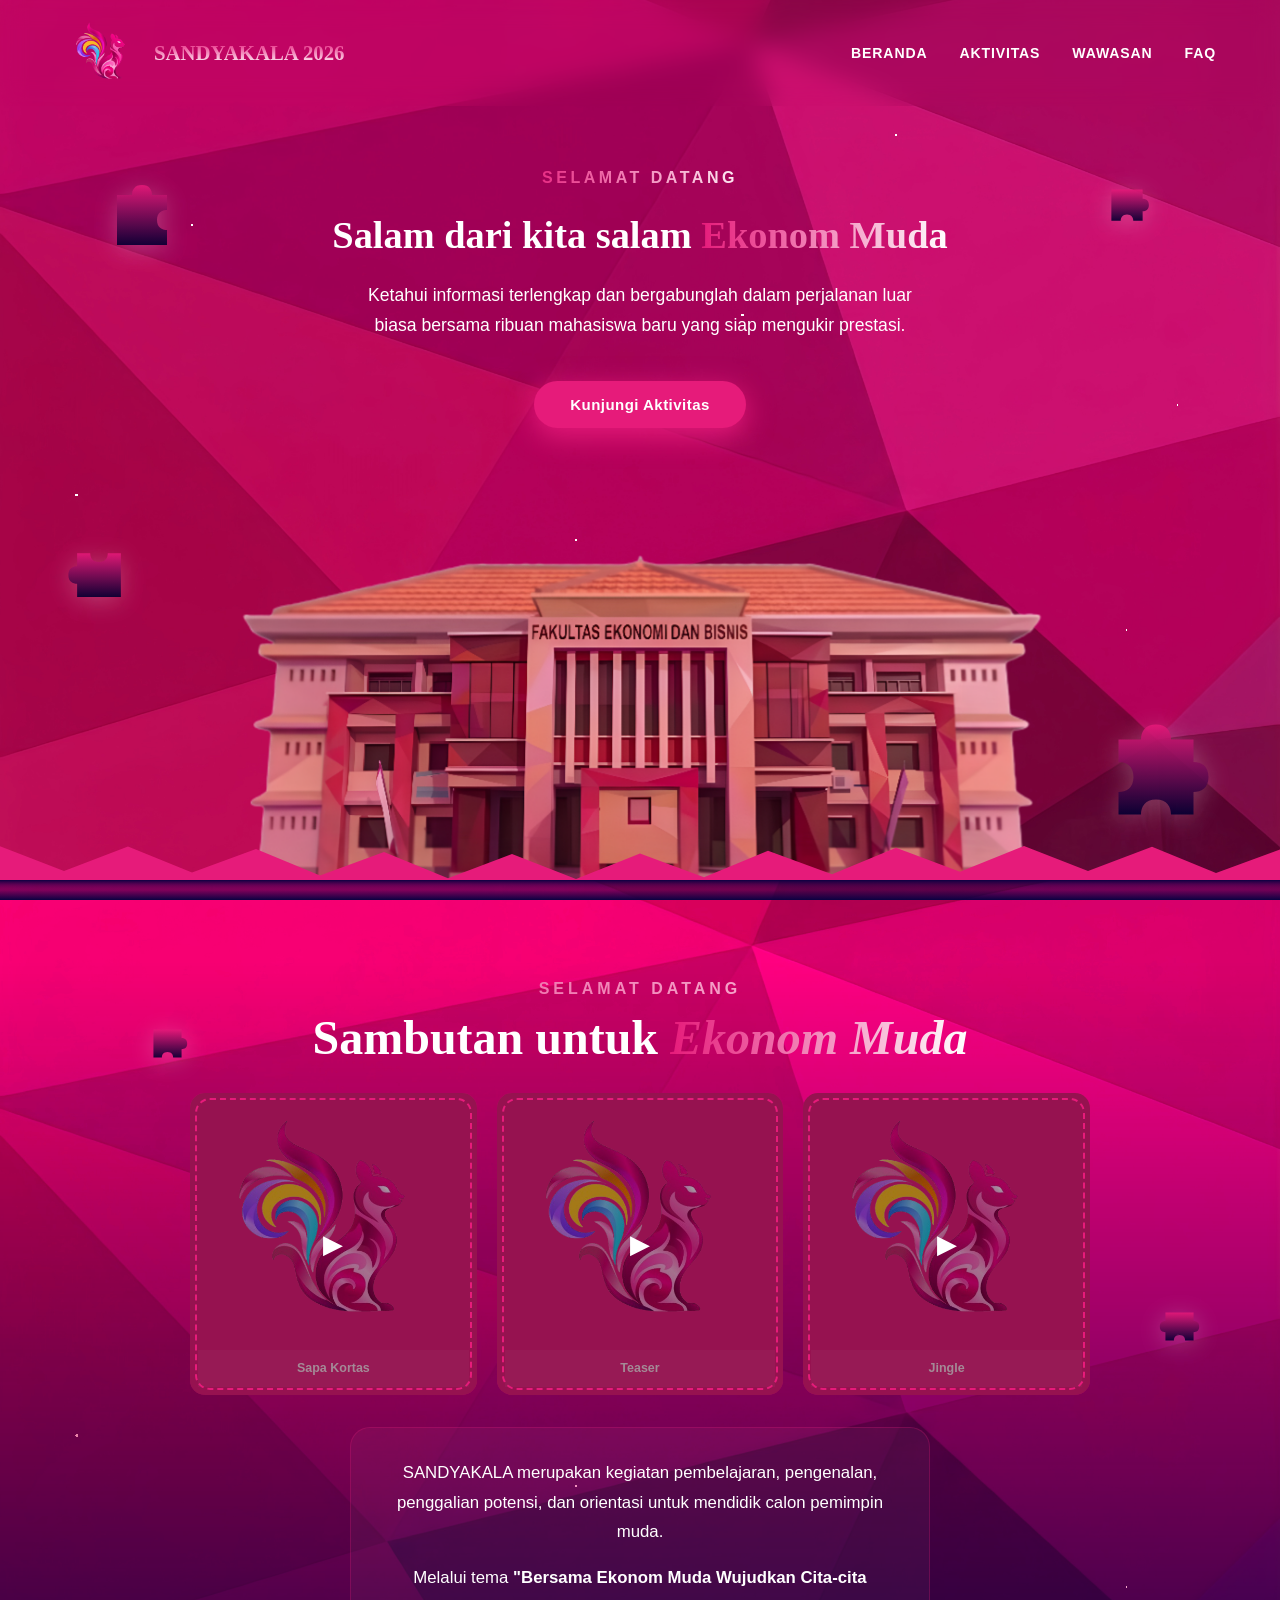
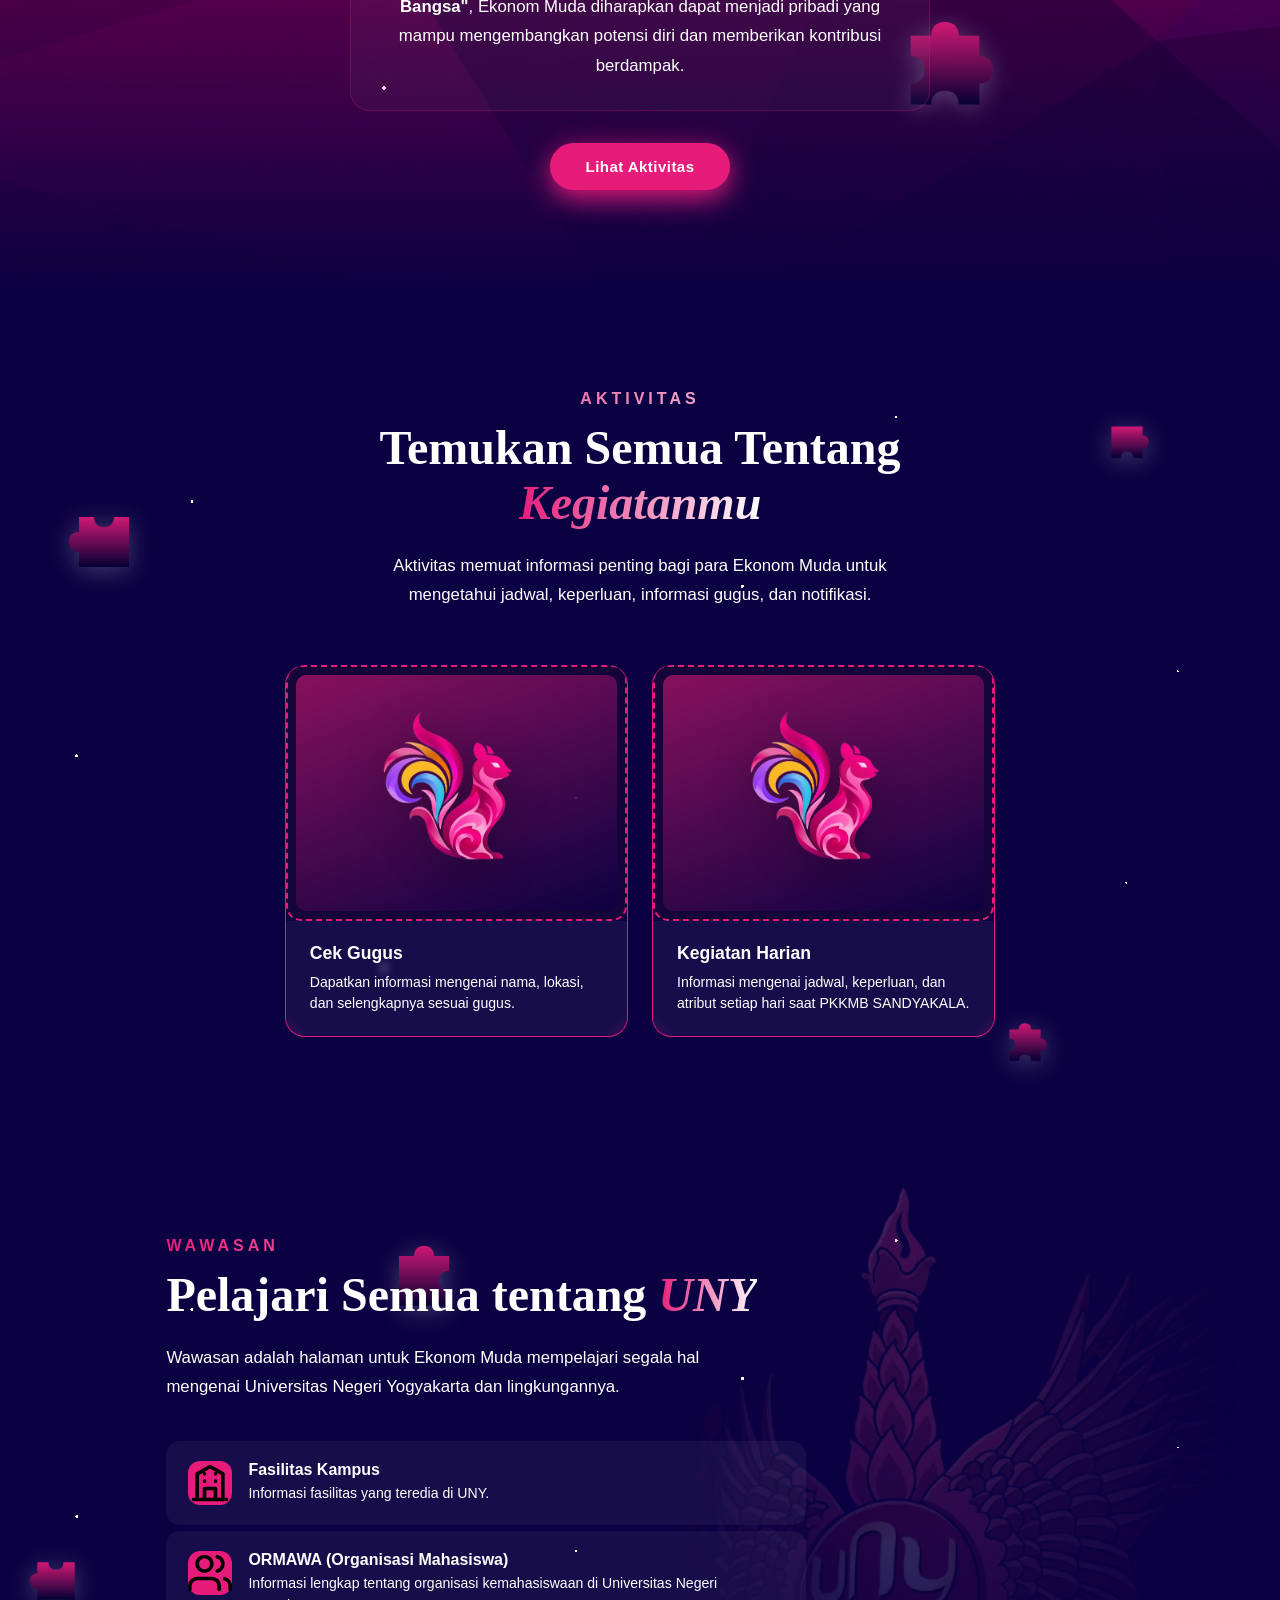
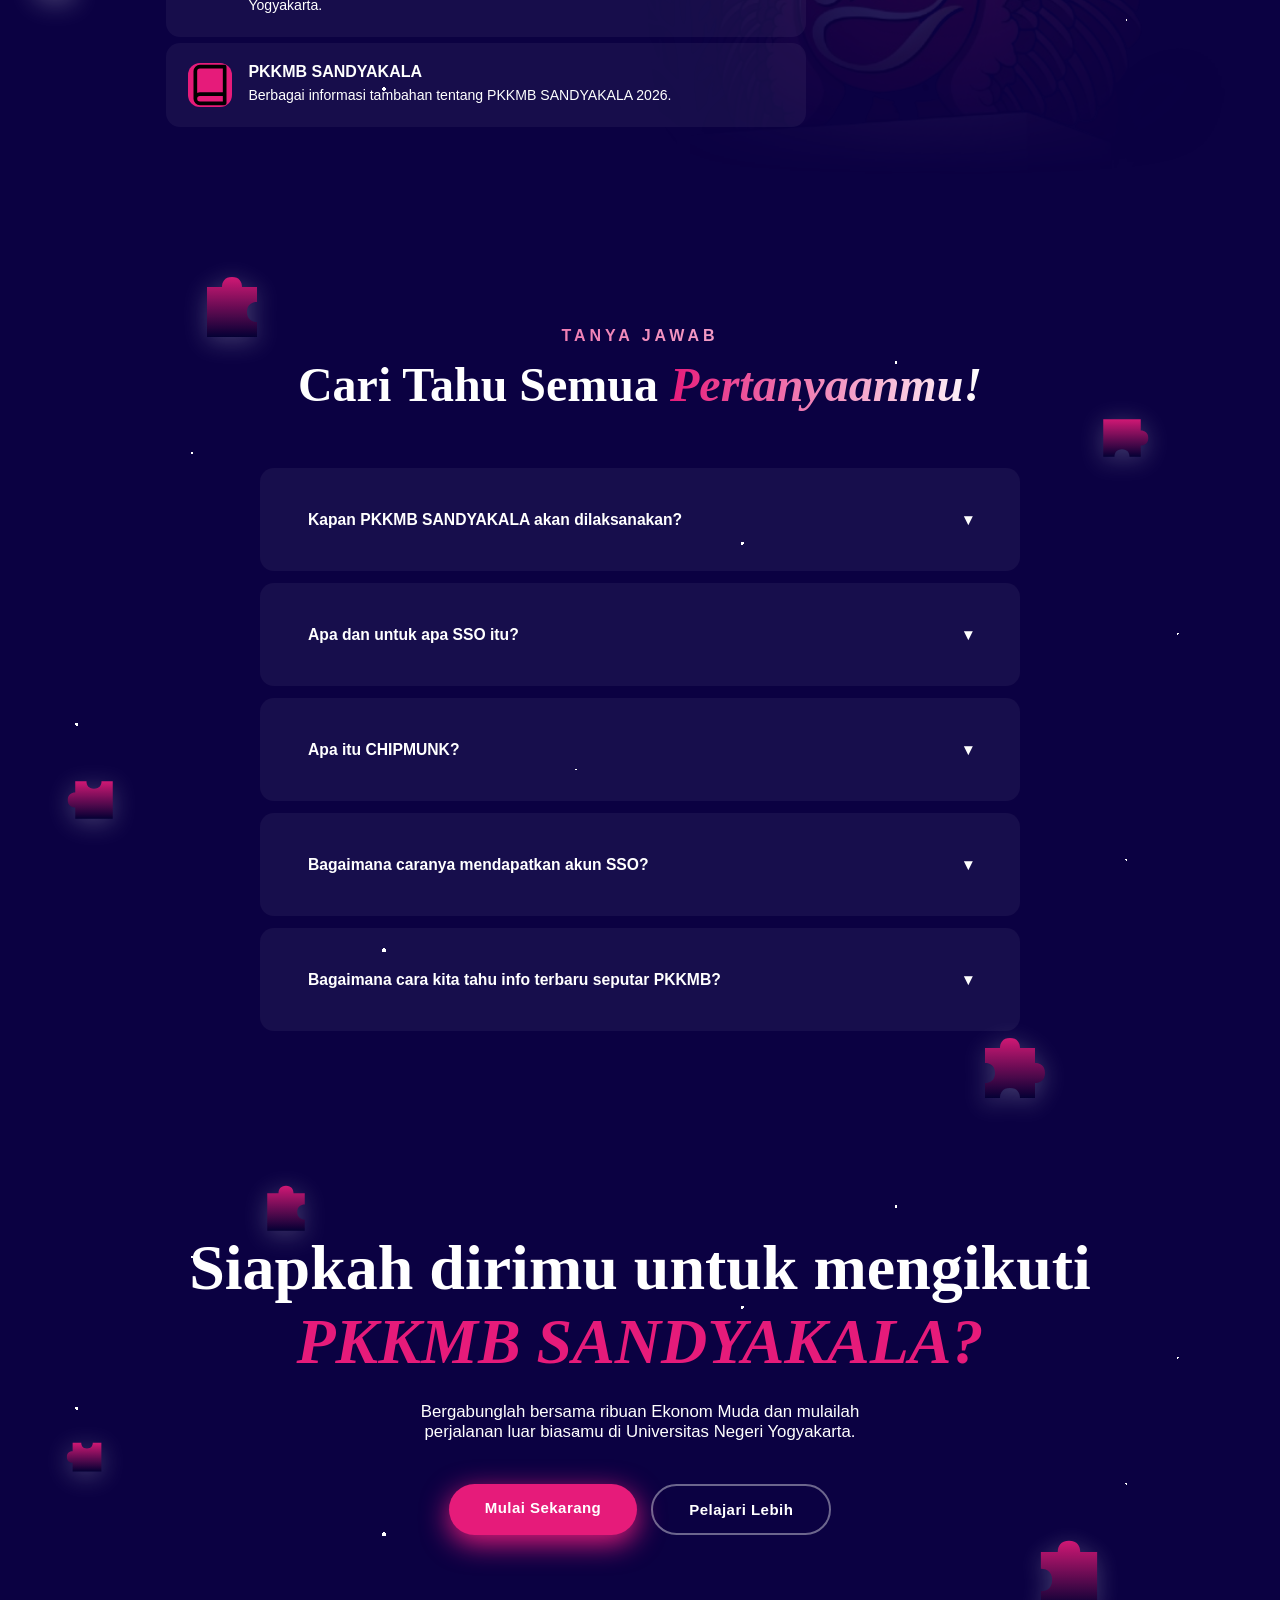
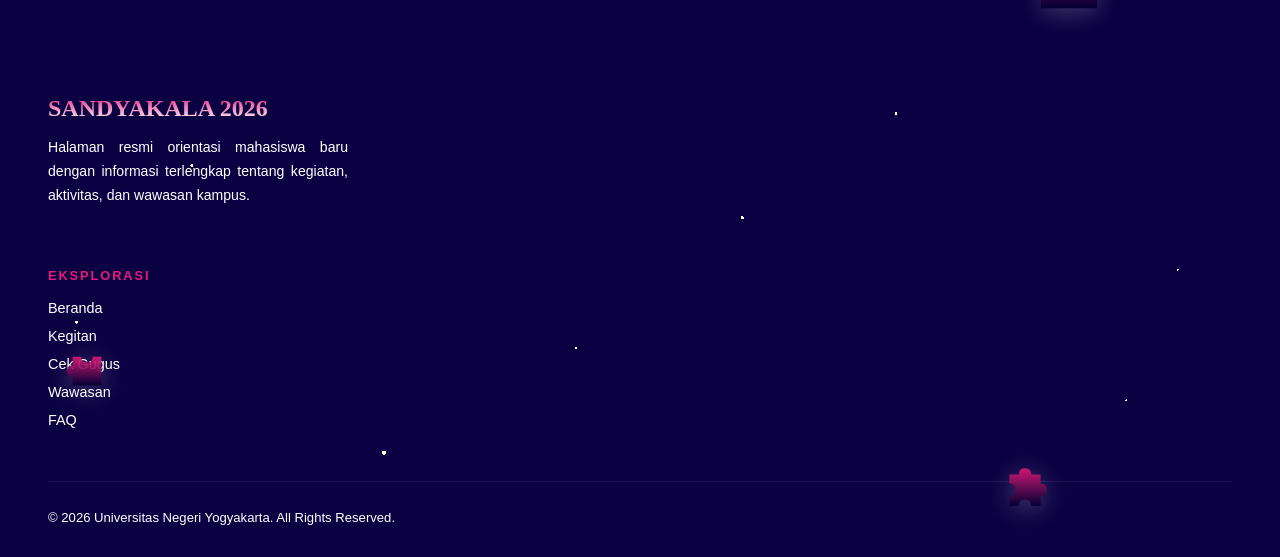
==== commit 86df90a4: "change some font and logo" ====
--- a/index.html
+++ b/index.html
@@ -7,7 +7,6 @@
   <meta name="description" content="Website resmi PKKMB SANDYAKALA 2026 FEB UNY">
   <meta property="og:title" content="SANDYAKALA 2026">
   <meta property="og:description" content="Website resmi PKKMB SANDYAKALA 2026 FEB UNY">
-  <!-- <meta property="og:image" content="https://reghaenggar.github.io/sandyakala/asets/chip.png"> -->
   <title>SANDYAKALA 2026</title>
   <link rel="stylesheet" href="style.css">
 </head>
@@ -16,7 +15,7 @@
   <nav id="navbar">
     <div class="nav-brand">
       <img src="asets/chip.png" alt="">
-      <span class="nav-logo">SANYAKALA 2026</span>
+      <span class="nav-logo">SANDYAKALA 2026</span>
     </div>
     <ul class="nav-links">
       <li><a href="#selamat-datang">Beranda</a></li>
@@ -74,7 +73,7 @@
       <div class="curtain-panel curtain-left"></div>
       <div class="curtain-panel curtain-right"></div>
       <div class="curtain-splash">
-        <img src="asets/chip.png" alt="" class="curtain-chip">
+        <img src="asets/logocrtian.png" alt="" class="curtain-chip">
         <h2 class="curtain-title">SANDYAKALA 2026</h2>
       </div>
     </div>
@@ -124,7 +123,7 @@
   <section class="selamat-datang" id="selamat-datang">
     <div class="stars-layer"></div>
     <div class="selamat-datang-bg"></div>
-      <div class="clouds-layer">
+    <div class="clouds-layer">
       <img src="asets/cloud.png" alt="" class="cloud cloud-1">
       <img src="asets/cloud.png" alt="" class="cloud cloud-2">
       <img src="asets/cloud.png" alt="" class="cloud cloud-3">
@@ -215,7 +214,7 @@
   <!-- AKTIVITAS CARDS -->
   <section class="aktivitas" id="aktivitas">
     <div class="stars-layer"></div>
-      <div class="clouds-layer">
+    <div class="clouds-layer">
       <img src="asets/cloud.png" alt="" class="cloud cloud-2">
       <img src="asets/cloud.png" alt="" class="cloud cloud-4">
       <img src="asets/cloud.png" alt="" class="cloud cloud-5">
@@ -277,7 +276,7 @@
   <!-- WAWASAN / FITUR -->
   <section class="wawasan" id="wawasan">
     <div class="stars-layer"></div>
-      <div class="clouds-layer">
+    <div class="clouds-layer">
       <img src="asets/cloud.png" alt="" class="cloud cloud-2">
       <img src="asets/cloud.png" alt="" class="cloud cloud-4">
       <img src="asets/cloud.png" alt="" class="cloud cloud-5">
@@ -355,12 +354,12 @@
 
   <section class="faq-section" id="faq">
     <div class="stars-layer"></div>
-      <div class="clouds-layer">
+    <div class="clouds-layer">
       <img src="asets/cloud.png" alt="" class="cloud cloud-3">
       <img src="asets/cloud.png" alt="" class="cloud cloud-2">
       <img src="asets/cloud.png" alt="" class="cloud cloud-4">
     </div>
-    <div class="puzzle-piece" style="top: 5%; left: 30%; width: 80px; height: 80px; opacity: .9; --rot: -12deg;">
+    <div class="puzzle-piece" style="top: 5%; left: 15%; width: 80px; height: 80px; opacity: .9; --rot: -12deg;">
       <svg viewBox="-30 -30 160 160" fill="none">
         <path d="M0,0 L30,0 C30,-10 35,-20 50,-20 C65,-20 70,-10 70,0 L100,0 L100,30
       C90,30 80,35 80,50 C80,65 90,70 100,70 L100,100 L0,100 L0,0 Z" fill="url(#puzzleGradient)" />
@@ -452,7 +451,7 @@
 
   <section class="cta-final">
     <div class="stars-layer"></div>
-      <div class="clouds-layer">
+    <div class="clouds-layer">
       <img src="asets/cloud.png" alt="" class="cloud cloud-1">
       <img src="asets/cloud.png" alt="" class="cloud cloud-4">
     </div>
@@ -492,7 +491,7 @@
 
   <footer>
     <div class="stars-layer"></div>
-      <div class="clouds-layer">
+    <div class="clouds-layer">
       <img src="asets/cloud.png" alt="" class="cloud cloud-2">
       <img src="asets/cloud.png" alt="" class="cloud cloud-5">
     </div>
@@ -604,4 +603,5 @@
     </div>
   </div>
 </body>
+
 </html>
--- a/style.css
+++ b/style.css
@@ -1,1897 +1,1916 @@
 *,
-   *::before,
-   *::after {
-     margin: 0;
-     padding: 0;
-     box-sizing: border-box;
-   }
-
-   :root {
-     --pink: rgb(230, 27, 122);
-     --hitam: #111;
-     --putih: #fff;
-     --darkblue: #040033;
-     --purple: #0b0142;
-
-     --text-primary: #f5f3ff;
-     --text-secondary: #b8aee0;
-     --text-muted: #8b7fb8;
-     --gold-accent: #f5c56b;
-   }
-
-   html {
-     scroll-behavior: smooth;
-     overflow-x: hidden;
-     width: 100%;
-   }
-
-   body {
-     font-family: 'Plus Jakarta Sans', sans-serif;
-     background: var(--purple);
-     color: #000;
-     overflow-x: hidden;
-     width: 100%;
-   }
-
-   .preloader {
-     position: fixed;
-     inset: 0;
-     z-index: 9999;
-     background: var(--purple);
-     display: flex;
-     flex-direction: column;
-     align-items: center;
-     justify-content: center;
-     gap: 20px;
-     transition: opacity .6s ease, visibility .6s ease;
-   }
-
-   .preloader.hidden {
-     opacity: 0;
-     visibility: hidden;
-     pointer-events: none;
-   }
-
-   .preloader-logo {
-     width: 64px;
-     animation: preloaderPulse 1.2s ease-in-out infinite;
-   }
-
-   @keyframes preloaderPulse {
-     0%, 100% {
-       transform: scale(1);
-       opacity: 1;
-     }
-
-     50% {
-       transform: scale(1.12);
-       opacity: .7;
-     }
-   }
-
-   .preloader-bar {
-     width: 200px;
-     height: 6px;
-     border-radius: 100px;
-     background: rgba(255, 255, 255, .12);
-     overflow: hidden;
-   }
-
-   .preloader-bar-fill {
-     height: 100%;
-     width: 0%;
-     background: rgb(230, 27, 122);
-     border-radius: 100px;
-     transition: width .3s ease;
-   }
-
-   .preloader-text {
-     font-size: .8rem;
-     font-weight: 600;
-     letter-spacing: .08em;
-     text-transform: uppercase;
-     color: rgba(255, 255, 255, .6);
-   }
-
-   nav {
-     position: fixed;
-     top: 0;
-     left: 0;
-     right: 0;
-     z-index: 100;
-     display: flex;
-     align-items: center;
-     justify-content: space-between;
-     padding: 16px 64px;
-     background: transparent;
-     backdrop-filter: blur(12px);
-     transition: padding .4s;
-   }
-
-   .nav-brand {
-     display: flex;
-     align-items: center;
-     gap: 10px;
-   }
-
-   .nav-logo img,
-   nav img {
-     background: transparent;
-     width: 80px;
-   }
-
-   .nav-links {
-     display: flex;
-     gap: 32px;
-     list-style: none;
-     margin: 0;
-     padding: 0;
-   }
-
-   nav.scrolled {
-     padding: 12px 48px;
-   }
-
-   .nav-logo {
-     font-family: 'Playfair Display', serif;
-     font-size: 1.3rem;
-     font-weight: 900;
-     color: var(--putih);
-     letter-spacing: 0;
-     height: 1;
-   }
-
-
-   .nav-links a {
-     color: var(--putih);
-     text-decoration: none;
-     font-size: .88rem;
-     font-weight: 600;
-     letter-spacing: .06em;
-     text-transform: uppercase;
-     position: relative;
-     transition: color .3s;
-   }
-
-   .nav-links a::after {
-     content: '';
-     position: absolute;
-     bottom: -3px;
-     left: 0;
-     right: 0;
-     height: 2px;
-     background: rgb(230, 27, 122);
-     transform: scaleX(0);
-     transition: transform .3s;
-   }
-
-   .nav-links a:hover {
-     color: rgb(230, 27, 122);
-   }
-
-   .nav-links a:hover::after {
-     transform: scaleX(1);
-   }
-
-   .hero {
-     position: relative;
-     height: 100vh;
-     min-height: 640px;
-     display: flex;
-     align-items: flex-start;
-     justify-content: center;
-     overflow: hidden;
-     background: var(--purple);
-     padding-top: clamp(100px, 18vh, 180px);
-   }
-
-   .hero-bg {
-     position: absolute;
-     inset: 0;
-     background-image: url('asets/bg.png');
-     background-size: cover;
-     background-position: center 20%;
-     background-repeat: no-repeat;
-
-   }
-
-   .hero::after {
-     content: '';
-     position: absolute;
-     bottom: 0;
-     left: 0;
-     right: 0;
-     height: 20px;
-     background: linear-gradient(to bottom, transparent, var(--purple));
-     pointer-events: none;
-     z-index: 1;
-   }
-
-   .hero-building {
-     position: absolute;
-     bottom: -40px;
-     width: 1000px;
-     opacity: 0;
-     pointer-events: none;
-     transform: translateY(200px);
-   }
-
-   .hero-building img {
-     width: 100%;
-     display: block;
-     image-rendering: -webkit-optimize-contrast;
-   }
-
-   .hero-building-left {
-     animation: buildingInLeft 1.3s cubic-bezier(.22, 1, .36, 1) 3.9s forwards;
-   }
-
-   @keyframes buildingInLeft {
-     0% {
-       opacity: 0;
-       transform: translateY(200px);
-     }
-
-     60% {
-       opacity: 1;
-     }
-
-     100% {
-       opacity: 1;
-       transform: translateY(0);
-     }
-   }
-
-   .flying-chip {
-     position: absolute;
-     top: 5%;
-     left: -130px;
-     width: 250px;
-     z-index: 20;
-     opacity: 0;
-     animation: flyAcross 4s ease-in-out 1.5s forwards;
-   }
-
-   .chip-img {
-     width: 100%;
-     display: block;
-     filter: drop-shadow(0 6px 14px rgba(0, 0, 0, .3));
-     animation: gentleFlap .35s ease-in-out infinite alternate;
-     transform-origin: center center;
-   }
-
-   @keyframes gentleFlap {
-     0%, 90% {
-       transform: scaleY(1);
-     }
-
-     40% {
-       transform: scaleY(.85);
-     }
-   }
-
-
-   @keyframes flyAcross {
-     0% {
-       left: -140px;
-       top: 75%;
-       opacity: 1;
-     }
-
-     50% {
-       top: 75%;
-     }
-
-     100% {
-       left: 100%;
-       top: 75%;
-       opacity: 1;
-     }
-   }
-   
-   .clouds-layer {
-     position: absolute;
-     inset: 0;
-     overflow: hidden;
-     pointer-events: none;
-     z-index: 1;
-   }
-
-   .cloud {
-     position: absolute;
-     opacity: .75;
-     filter: drop-shadow(0 10px 20px rgba(0, 0, 0, .15));
-     will-change: transform;
-   }
-
- 
-   .cloud-1 {
-     width: 380px;
-     top: 8%;
-     left: -400px;
-     animation: driftRight 38s linear infinite;
-   }
-
-   .cloud-2 {
-     width: 260px;
-     top: 22%;
-     right: -300px;
-     animation: driftLeft 28s linear infinite;
-     animation-delay: -8s;
-   }
-
-   .cloud-3 {
-     width: 200px;
-     top: 40%;
-     left: -250px;
-     animation: driftRight 22s linear infinite;
-     animation-delay: -14s;
-     opacity: .55;
-   }
-
-    .cloud-4 {
-     width: 200px;
-     top: 55%;
-     right: -250px;
-     animation: driftLeft 22s linear infinite;
-     animation-delay: -14s;
-     opacity: .55;
-   }
-
-    .cloud-5 {
-     width: 200px;
-     top: 80%;
-     left: -250px;
-     animation: driftRight 15s linear infinite;
-     animation-delay: -14s;
-     opacity: .55;
-   }
-
-   @keyframes driftRight {
-     from {
-       transform: translateX(0) translateY(0);
-     }
-
-     50% {
-       transform: translateX(50vw) translateY(-10px);
-     }
-
-     to {
-       transform: translateX(calc(100vw + 400px)) translateY(0);
-     }
-   }
-
-   @keyframes driftLeft {
-     from {
-       transform: translateX(0) translateY(0);
-     }
-
-     50% {
-       transform: translateX(-50vw) translateY(10px);
-     }
-
-     to {
-       transform: translateX(calc(-100vw - 400px)) translateY(0);
-     }
-   }
-
-   @media (prefers-reduced-motion: reduce) {
-     .cloud {
-       animation: none !important;
-     }
-   }
-
-   .hero-curtain {
-     position: absolute;
-     inset: 0;
-     z-index: 50;
-     display: flex;
-     pointer-events: none;
-   }
-
-   .curtain-panel {
-     width: 50%;
-     height: 100%;
-     background: url('asets/bg.png');
-     position: relative;
-     background-size: cover;
-   }
-
-   .curtain-panel::before {
-     content: '';
-     position: absolute;
-     inset: 0;
-     background-image: repeating-conic-gradient(rgba(230, 27, 122, .18) 0deg, transparent 1deg 45deg);
-     background-size: 44px 44px;
-   }
-
-   .curtain-left {
-     animation: openLeft 1.3s cubic-bezier(.77, 0, .18, 1) 2.4s forwards;
-   }
-
-   .curtain-right {
-     animation: openRight 1.3s cubic-bezier(.77, 0, .18, 1) 2.4s forwards;
-   }
-
-   .curtain-splash {
-     position: absolute;
-     inset: 0;
-     z-index: 60;
-     display: flex;
-     flex-direction: column;
-     align-items: center;
-     justify-content: center;
-     gap: 16px;
-     pointer-events: none;
-     animation: splashSequence 2.4s ease forwards;
-   }
-
-   .curtain-chip {
-     width: 150px;
-     filter: drop-shadow(0 6px 16px rgba(0, 0, 0, .4));
-   }
-
-   .curtain-title {
-     font-family: 'Playfair Display', serif;
-     font-size: clamp(1.4rem, 4vw, 2.4rem);
-     font-weight: 900;
-     letter-spacing: .08em;
-     color: var(--putih);
-     text-shadow: 0 0 20px rgba(230, 27, 122, .6);
-   }
-
-   @keyframes splashSequence {
-     0% {
-       opacity: 0;
-       transform: scale(.85);
-     }
-
-     15% {
-       opacity: 1;
-       transform: scale(1);
-     }
-
-     80% {
-       opacity: 1;
-       transform: scale(1);
-     }
-
-     100% {
-       opacity: 0;
-       transform: scale(1.05);
-     }
-   }
-
-   @keyframes openLeft {
-     to {
-       transform: translateX(-100%);
-     }
-   }
-
-   @keyframes openRight {
-     to {
-       transform: translateX(100%);
-     }
-   }
-
-   .hero-content {
-     position: relative;
-     z-index: 2;
-     top: 0%;
-     text-align: center;
-     padding: 0 24px;
-     max-width: 680px;
-     transform: translateY(40px);
-     opacity: 0;
-     animation: heroReveal .8s cubic-bezier(.22, 1, .36, 1) 3.9s forwards;
-   }
-
-   @keyframes heroReveal {
-     to {
-       transform: translateY(0);
-       opacity: 1;
-     }
-   }
-
-
-   .hero-eyebrow {
-     display: inline-block;
-     margin-bottom: 20px;
-     font-size: .9rem;
-     font-weight: 700;
-     letter-spacing: .22em;
-     text-transform: uppercase;
-     color: var(--pink);
-     padding: 7px 20px;
-     border-radius: 100px;
-   }
-
-   .hero-title {
-     font-family: 'Playfair Display', serif;
-     font-size: clamp(1rem, 3vw, 3rem);
-     font-weight: 700;
-     color: var(--putih);
-     line-height: 1.12;
-     margin-bottom: 24px;
-   }
-
-   .hero-title span {
-     color: var(--pink);
-   }
-
-   .hero-desc {
-     font-size: 1.1rem;
-     color: var(--putih);
-     line-height: 1.7;
-     max-width: 560px;
-     margin: 0 auto 40px;
-   }
-
-   .hero-cta {
-     display: inline-flex;
-     gap: 14px;
-     flex-wrap: wrap;
-     justify-content: center;
-   }
-
-   .btn {
-     display: inline-block;
-     padding: 15px 36px;
-     border-radius: 100px;
-     font-weight: 700;
-     font-size: .94rem;
-     letter-spacing: .03em;
-     text-decoration: none;
-     cursor: pointer;
-     transition: transform .25s, box-shadow .25s, background .3s;
-     border: none;
-   }
-
-   .btn-primary {
-     background: var(--pink);
-     color: white;
-     box-shadow: 0 8px 28px var(--pink);
-   }
-
-   .btn-primary:hover {
-     transform: translateY(-3px);
-     box-shadow: 0 5px 15px var(--pink);
-   }
-
-   .btn-outline {
-     background: transparent;
-     color: var(--putih);
-     border: 2px solid rgba(255, 255, 255, .4);
-   }
-
-   .btn-outline:hover {
-     background: rgba(255, 255, 255, .1);
-     transform: translateY(-3px);
-     border-color: rgba(255, 255, 255, .7);
-   }
-
-   .stars-layer {
-     position: absolute;
-     animation: twinkle 4s ease-in-out infinite;
-     inset: 0;
-     pointer-events: none;
-     background-image:
-       radial-gradient(1.5px 1.5px at 15% 25%, var(--putih) 100%, transparent),
-       radial-gradient(1.5px 1.5px at 70% 15%, var(--putih) 100%, transparent),
-       radial-gradient(1px 1px at 45% 60%, var(--putih) 100%, transparent),
-       radial-gradient(1px 1px at 88% 70%, var(--putih) 100%, transparent),
-       radial-gradient(2px 2px at 30% 80%, var(--putih) 100%, transparent),
-       radial-gradient(1.5px 1.5px at 58% 35%, var(--putih) 100%, transparent),
-       radial-gradient(1px 1px at 92% 45%, var(--putih)100%, transparent),
-       radial-gradient(1.5px 1.5px at 6% 55%, var(--putih) 100%, transparent);
-     opacity: 1;
-   }
-
-   @keyframes twinkle {
-     0%, 100% {
-       opacity: .5;
-     }
-
-     50% {
-       opacity: .9;
-     }
-   }
-
-   .hero-grass-divider {
-     position: relative;
-     width: 100%;
-     line-height: 0;
-     margin-top: -80px;
-     z-index: 2;
-     pointer-events: none;
-   }
-
-   .hero-grass-divider svg {
-     display: block;
-     width: 100%;
-     height: 100px;
-   }
-
-   @media (max-width: 560px) {
-     .hero-grass-divider {
-       margin-top: -60px;
-     }
-
-     .hero-grass-divider svg {
-       height: 60px;
-     }
-   }
-
-   section {
-     padding: 100px 48px;
-     position: relative;
-   }
-
-   .section-eyebrow {
-     font-size: .75rem;
-     font-weight: 700;
-     letter-spacing: .25em;
-     text-transform: uppercase;
-     color: var(--pink);
-     margin-bottom: 12px;
-   }
-
-   .section-title {
-     font-family: 'Playfair Display', serif;
-     font-size: clamp(2rem, 4vw, 3rem);
-     font-weight: 900;
-     line-height: 1.15;
-     color: var(--putih);
-     margin-bottom: 20px;
-   }
-
-   .section-title em {
-     font-style: italic;
-     color: var(--pink);
-   }
-
-   .section-body {
-     font-size: 1.05rem;
-     color: var(--putih);
-     line-height: 1.75;
-     max-width: 540px;
-   }
-
-
-   .reveal-left.visible {
-     opacity: 1;
-     transform: translateX(0);
-   }
-
-   .reveal-right {
-     opacity: 0;
-     justify-content: center;
-     align-items: center;
-     transform: translateX(60px);
-     transition: opacity .8s .1s cubic-bezier(.22, 1, .36, 1), transform .8s .1s cubic-bezier(.22, 1, .36, 1);
-   }
-
-   .reveal-right.visible {
-     opacity: 1;
-     transform: translateX(0);
-   }
-
-   .puzzle-piece {
-     position: absolute;
-     pointer-events: none;
-     z-index: 0;
-     animation: floatPuzzle 4s ease-in-out infinite;
-     opacity: 2;
-   }
-
-   .puzzle-piece svg {
-     width: 100%;
-     height: 100%;
-     filter: drop-shadow(0 4px 12px rgba(255, 255, 255, .253));
-   }
-
-   @keyframes floatPuzzle {
-     0%, 100% {
-       transform: translateY(0) rotate(var(--rot, 0deg));
-     }
-
-     50% {
-       transform: translateY(-14px) rotate(calc(var(--rot, 0deg) + 8deg));
-     }
-   }
-
-
-   @keyframes rotateCross {
-     to {
-       transform: rotate(360deg);
-     }
-   }
-
-   .hero-weave-divider {
-     position: relative;
-     width: 100%;
-     overflow: hidden;
-     margin-top: -40px;
-     z-index: 2;
-     pointer-events: none;
-     line-height: 0;
-   }
-
-
-   @media (max-width: 560px) {
-     .hero-weave-divider {
-       margin-top: -20px;
-     }
-   }
-
-   .selamat-datang {
-     background: var(--purple);
-     display: flex;
-     flex-direction: column;
-     align-items: center;
-     text-align: center;
-     padding: 100px 48px;
-     position: relative;
-   }
-
-   .selamat-datang .reveal-right {
+*::before,
+*::after {
+  margin: 0;
+  padding: 0;
+  box-sizing: border-box;
+}
+
+:root {
+  --pink: rgb(230, 27, 122);
+  --hitam: #111;
+  --putih: #fff;
+  --darkblue: #040033;
+  --purple: #0b0142;
+  --pinkandwhite: linear-gradient(to right, #FFD7E1, #FFFFFF);
+}
+
+html {
+  scroll-behavior: smooth;
+  overflow-x: hidden;
+  width: 100%;
+}
+
+body {
+  font-family: 'Plus Jakarta Sans', sans-serif;
+  background: transparent;
+  color: #000;
+  overflow-x: hidden;
+  width: 100%;
+}
+
+.preloader {
+  position: fixed;
+  inset: 0;
+  z-index: 9999;
+  background: var(--purple);
+  display: flex;
+  flex-direction: column;
+  align-items: center;
+  justify-content: center;
+  gap: 20px;
+  transition: opacity .6s ease, visibility .6s ease;
+}
+
+.preloader.hidden {
+  opacity: 0;
+  visibility: hidden;
+  pointer-events: none;
+}
+
+.preloader-logo {
+  width: 64px;
+  animation: preloaderPulse 1.2s ease-in-out infinite;
+}
+
+@keyframes preloaderPulse {
+  0%, 100% {
+    transform: scale(1);
+    opacity: 1;
+  }
+
+  50% {
+    transform: scale(1.12);
+    opacity: .7;
+  }
+}
+
+.preloader-bar {
+  width: 200px;
+  height: 6px;
+  border-radius: 100px;
+  background: rgba(255, 255, 255, .12);
+  overflow: hidden;
+}
+
+.preloader-bar-fill {
+  height: 100%;
+  width: 0%;
+  background: rgb(230, 27, 122);
+  border-radius: 100px;
+  transition: width .3s ease;
+}
+
+.preloader-text {
+  font-size: .8rem;
+  font-weight: 600;
+  letter-spacing: .08em;
+  text-transform: uppercase;
+  color: rgba(255, 255, 255, .6);
+}
+
+nav {
+  position: fixed;
+  top: 0;
+  left: 0;
+  right: 0;
+  z-index: 100;
+  display: flex;
+  align-items: center;
+  justify-content: space-between;
+  padding: 16px 64px;
+  background: transparent;
+  backdrop-filter: blur(12px);
+  transition: padding .4s;
+}
+
+.nav-brand {
+  display: flex;
+  align-items: center;
+  gap: 10px;
+}
+
+.nav-logo img,
+nav img {
+  background: transparent;
+  width: 80px;
+}
+
+.nav-links {
+  display: flex;
+  gap: 32px;
+  list-style: none;
+  margin: 0;
+  padding: 0;
+}
+
+nav.scrolled {
+  padding: 12px 48px;
+}
+
+.nav-logo {
+  font-family: 'Playfair Display', serif;
+  font-size: 1.3rem;
+  font-weight: 900;
+  background: linear-gradient( rgb(230, 27, 122), #FFFFFF);
+  webkit-background-clip: text;
+  background-clip: text;
+  color: transparent;
+  letter-spacing: 0;
+  height: 1;
+}
+
+
+.nav-links a {
+  color: var(--putih);
+  text-decoration: none;
+  font-size: .88rem;
+  font-weight: 600;
+  letter-spacing: .06em;
+  text-transform: uppercase;
+  position: relative;
+  transition: color .3s;
+}
+
+.nav-links a::after {
+  content: '';
+  position: absolute;
+  bottom: -3px;
+  left: 0;
+  right: 0;
+  height: 2px;
+  background: rgb(230, 27, 122);
+  transform: scaleX(0);
+  transition: transform .3s;
+}
+
+.nav-links a:hover {
+  color: rgb(230, 27, 122);
+}
+
+.nav-links a:hover::after {
+  transform: scaleX(1);
+}
+
+.hero {
+  position: relative;
+  height: 100vh;
+  min-height: 640px;
+  display: flex;
+  align-items: flex-start;
+  justify-content: center;
+  overflow: hidden;
+  background: transparent;
+  padding-top: clamp(100px, 18vh, 180px);
+}
+
+.hero-bg {
+  position: absolute;
+  inset: 0;
+  background-image: url('asets/bg.png');
+  background-size: cover;
+  background-position: center 20%;
+  background-repeat: no-repeat;
+
+}
+
+.hero::after {
+  content: '';
+  position: absolute;
+  bottom: 0;
+  left: 0;
+  right: 0;
+  height: 20px;
+  background: linear-gradient(to bottom, transparent, var(--purple));
+  pointer-events: none;
+  z-index: 1;
+}
+
+.hero-building {
+  position: absolute;
+  bottom: -40px;
+  width: 1000px;
+  opacity: 0;
+  pointer-events: none;
+  transform: translateY(200px);
+}
+
+.hero-building img {
+  width: 100%;
+  display: block;
+  image-rendering: -webkit-optimize-contrast;
+}
+
+.hero-building-left {
+  animation: buildingInLeft 1.3s cubic-bezier(.22, 1, .36, 1) 3.9s forwards;
+}
+
+@keyframes buildingInLeft {
+  0% {
+    opacity: 0;
+    transform: translateY(200px);
+  }
+
+  60% {
+    opacity: 1;
+  }
+
+  100% {
+    opacity: 1;
+    transform: translateY(0);
+  }
+}
+
+.flying-chip {
+  position: absolute;
+  top: 5%;
+  left: -130px;
+  width: 250px;
+  z-index: 20;
+  opacity: 0;
+  animation: flyAcross 4s ease-in-out 1.5s forwards;
+}
+
+.chip-img {
+  width: 100%;
+  display: block;
+  filter: drop-shadow(0 6px 14px rgba(0, 0, 0, .3));
+  animation: gentleFlap .35s ease-in-out infinite alternate;
+  transform-origin: center center;
+}
+
+@keyframes gentleFlap {
+  0%, 90% {
+    transform: scaleY(1);
+  }
+
+  40% {
+    transform: scaleY(.85);
+  }
+}
+
+
+@keyframes flyAcross {
+  0% {
+    left: -140px;
+    top: 75%;
+    opacity: 1;
+  }
+
+  50% {
+    top: 75%;
+  }
+
+  100% {
+    left: 100%;
+    top: 75%;
+    opacity: 1;
+  }
+}
+
+.clouds-layer {
+  position: absolute;
+  inset: 0;
+  overflow: hidden;
+  pointer-events: none;
+  z-index: 1;
+}
+
+.cloud {
+  position: absolute;
+  opacity: .75;
+  filter: drop-shadow(0 10px 20px rgba(0, 0, 0, .15));
+  will-change: transform;
+}
+
+
+.cloud-1 {
+  width: 380px;
+  top: 8%;
+  left: -400px;
+  animation: driftRight 38s linear infinite;
+}
+
+.cloud-2 {
+  width: 260px;
+  top: 22%;
+  right: -300px;
+  animation: driftLeft 28s linear infinite;
+  animation-delay: -8s;
+}
+
+.cloud-3 {
+  width: 200px;
+  top: 40%;
+  left: -250px;
+  animation: driftRight 22s linear infinite;
+  animation-delay: -14s;
+  opacity: .55;
+}
+
+.cloud-4 {
+  width: 200px;
+  top: 55%;
+  right: -250px;
+  animation: driftLeft 22s linear infinite;
+  animation-delay: -14s;
+  opacity: .55;
+}
+
+.cloud-5 {
+  width: 200px;
+  top: 80%;
+  left: -250px;
+  animation: driftRight 15s linear infinite;
+  animation-delay: -14s;
+  opacity: .55;
+}
+
+@keyframes driftRight {
+  from {
+    transform: translateX(0) translateY(0);
+  }
+
+  50% {
+    transform: translateX(50vw) translateY(-10px);
+  }
+
+  to {
+    transform: translateX(calc(100vw + 400px)) translateY(0);
+  }
+}
+
+@keyframes driftLeft {
+  from {
+    transform: translateX(0) translateY(0);
+  }
+
+  50% {
+    transform: translateX(-50vw) translateY(10px);
+  }
+
+  to {
+    transform: translateX(calc(-100vw - 400px)) translateY(0);
+  }
+}
+
+@media (prefers-reduced-motion: reduce) {
+  .cloud {
+    animation: none !important;
+  }
+}
+
+.hero-curtain {
+  position: absolute;
+  inset: 0;
+  z-index: 50;
+  display: flex;
+  pointer-events: none;
+}
+
+.curtain-panel {
+  width: 50%;
+  height: 100%;
+  background: url('asets/bg.png');
+  position: relative;
+  background-size: cover;
+}
+
+.curtain-panel::before {
+  content: '';
+  position: absolute;
+  inset: 0;
+  background-image: repeating-conic-gradient(rgba(230, 27, 122, .18) 0deg, transparent 1deg 45deg);
+  background-size: 44px 44px;
+}
+
+.curtain-left {
+  animation: openLeft 1.3s cubic-bezier(.77, 0, .18, 1) 2.4s forwards;
+}
+
+.curtain-right {
+  animation: openRight 1.3s cubic-bezier(.77, 0, .18, 1) 2.4s forwards;
+}
+
+.curtain-splash {
+  position: absolute;
+  inset: 0;
+  z-index: 60;
+  display: flex;
+  flex-direction: column;
+  align-items: center;
+  justify-content: center;
+  gap: 16px;
+  pointer-events: none;
+  animation: splashSequence 2.4s ease forwards;
+}
+
+.curtain-chip {
+  width: 330px;
+  /* filter: drop-shadow(0 6px 16px rgba(0, 0, 0, .4)); */
+}
+
+.curtain-title {
+  font-family: 'Playfair Display', serif;
+  font-size: clamp(1.4rem, 4vw, 2.4rem);
+  font-weight: 900;
+  letter-spacing: .08em;
+  background: linear-gradient(rgb(230, 27, 122), #FFFFFF);
+  webkit-background-clip: text;
+  background-clip: text;
+  color: transparent;
+  text-shadow: 0 0 20px rgba(230, 27, 122, .6);
+}
+
+@keyframes splashSequence {
+  0% {
+    opacity: 0;
+    transform: scale(.85);
+  }
+
+  15% {
+    opacity: 1;
+    transform: scale(1);
+  }
+
+  80% {
+    opacity: 1;
+    transform: scale(1);
+  }
+
+  100% {
+    opacity: 0;
+    transform: scale(1.05);
+  }
+}
+
+@keyframes openLeft {
+  to {
+    transform: translateX(-100%);
+  }
+}
+
+@keyframes openRight {
+  to {
+    transform: translateX(100%);
+  }
+}
+
+.hero-content {
+  position: relative;
+  z-index: 2;
+  top: 0%;
+  text-align: center;
+  padding: 0 24px;
+  max-width: 680px;
+  transform: translateY(40px);
+  opacity: 0;
+  animation: heroReveal .8s cubic-bezier(.22, 1, .36, 1) 3.9s forwards;
+}
+
+@keyframes heroReveal {
+  to {
+    transform: translateY(0);
+    opacity: 1;
+  }
+}
+
+
+.hero-eyebrow {
+  display: inline-block;
+  margin-bottom: 20px;
+  font-size: 1rem;
+  font-weight: 700;
+  letter-spacing: .22em;
+  text-transform: uppercase;
+  background: linear-gradient(to right, rgb(230, 27, 122), #FFFFFF);
+  webkit-background-clip: text;
+  background-clip: text;
+  color: transparent;
+  padding: 7px 20px;
+  border-radius: 100px;
+}
+
+.hero-title {
+  font-family: 'Playfair Display', serif;
+  font-size: clamp(1rem, 3vw, 3rem);
+  font-weight: 700;
+  color: var(--putih);
+  line-height: 1.12;
+  margin-bottom: 24px;
+}
+
+.hero-title span {
+  background: linear-gradient(to right, rgb(230, 27, 122), #FFFFFF);
+  webkit-background-clip: text;
+  background-clip: text;
+  color: transparent;
+}
+
+.hero-desc {
+  font-size: 1.1rem;
+  color: var(--putih);
+  line-height: 1.7;
+  max-width: 560px;
+  margin: 0 auto 40px;
+}
+
+.hero-cta {
+  display: inline-flex;
+  gap: 14px;
+  flex-wrap: wrap;
+  justify-content: center;
+}
+
+.btn {
+  display: inline-block;
+  padding: 15px 36px;
+  border-radius: 100px;
+  font-weight: 700;
+  font-size: .94rem;
+  letter-spacing: .03em;
+  text-decoration: none;
+  cursor: pointer;
+  transition: transform .25s, box-shadow .25s, background .3s;
+  border: none;
+}
+
+.btn-primary {
+  background: var(--pink);
+  color: white;
+  box-shadow: 0 8px 28px var(--pink);
+}
+
+.btn-primary:hover {
+  transform: translateY(-3px);
+  box-shadow: 0 5px 15px var(--pink);
+}
+
+.btn-outline {
+  background: transparent;
+  color: var(--putih);
+  border: 2px solid rgba(255, 255, 255, .4);
+}
+
+.btn-outline:hover {
+  background: rgba(255, 255, 255, .1);
+  transform: translateY(-3px);
+  border-color: rgba(255, 255, 255, .7);
+}
+
+.stars-layer {
+  position: absolute;
+  animation: twinkle 4s ease-in-out infinite;
+  inset: 0;
+  pointer-events: none;
+  background-image:
+    radial-gradient(1.5px 1.5px at 15% 25%, var(--putih) 100%, transparent),
+    radial-gradient(1.5px 1.5px at 70% 15%, var(--putih) 100%, transparent),
+    radial-gradient(1px 1px at 45% 60%, var(--putih) 100%, transparent),
+    radial-gradient(1px 1px at 88% 70%, var(--putih) 100%, transparent),
+    radial-gradient(2px 2px at 30% 80%, var(--putih) 100%, transparent),
+    radial-gradient(1.5px 1.5px at 58% 35%, var(--putih) 100%, transparent),
+    radial-gradient(1px 1px at 92% 45%, var(--putih)100%, transparent),
+    radial-gradient(1.5px 1.5px at 6% 55%, var(--putih) 100%, transparent);
+  opacity: 1;
+}
+
+@keyframes twinkle {
+  0%, 100% {
+    opacity: .5;
+  }
+
+  50% {
+    opacity: .9;
+  }
+}
+
+.hero-grass-divider {
+  position: relative;
+  width: 100%;
+  line-height: 0;
+  margin-top: -80px;
+  z-index: 2;
+  pointer-events: none;
+}
+
+.hero-grass-divider svg {
+  display: block;
+  width: 100%;
+  height: 100px;
+}
+
+@media (max-width: 560px) {
+  .hero-grass-divider {
+    margin-top: -60px;
+  }
+
+  .hero-grass-divider svg {
+    height: 60px;
+  }
+}
+
+section {
+  padding: 100px 48px;
+  position: relative;
+}
+
+.section-eyebrow {
+  font-size: 1rem;
+  font-weight: 700;
+  letter-spacing: .25em;
+  text-transform: uppercase;
+  background: linear-gradient(to right, rgb(230, 27, 122), #FFFFFF);
+  webkit-background-clip: text;
+  background-clip: text;
+  color: transparent;
+  margin-bottom: 12px;
+}
+
+.section-title {
+  font-family: 'Playfair Display', serif;
+  font-size: clamp(2rem, 4vw, 3rem);
+  font-weight: 900;
+  line-height: 1.15;
+  color: var(--putih);
+  margin-bottom: 20px;
+}
+
+.section-title em {
+  font-style: italic;
+  background: linear-gradient(to right, rgb(230, 27, 122), #FFFFFF);
+  webkit-background-clip: text;
+  background-clip: text;
+  color: transparent;
+}
+
+.section-body {
+  font-size: 1.05rem;
+  color: var(--putih);
+  line-height: 1.75;
+  max-width: 540px;
+}
+
+
+.reveal-left.visible {
+  opacity: 1;
+  transform: translateX(0);
+}
+
+.reveal-right {
+  opacity: 0;
+  justify-content: center;
+  align-items: center;
+  transform: translateX(60px);
+  transition: opacity .8s .1s cubic-bezier(.22, 1, .36, 1), transform .8s .1s cubic-bezier(.22, 1, .36, 1);
+}
+
+.reveal-right.visible {
+  opacity: 1;
+  transform: translateX(0);
+}
+
+.puzzle-piece {
+  position: absolute;
+  pointer-events: none;
+  z-index: 0;
+  animation: floatPuzzle 4s ease-in-out infinite;
+  opacity: 2;
+}
+
+.puzzle-piece svg {
+  width: 100%;
+  height: 100%;
+  filter: drop-shadow(0 4px 12px rgba(255, 255, 255, .253));
+}
+
+@keyframes floatPuzzle {
+  0%, 100% {
+    transform: translateY(0) rotate(var(--rot, 0deg));
+  }
+
+  50% {
+    transform: translateY(-14px) rotate(calc(var(--rot, 0deg) + 8deg));
+  }
+}
+
+
+@keyframes rotateCross {
+  to {
+    transform: rotate(360deg);
+  }
+}
+
+.hero-weave-divider {
+  position: relative;
+  width: 100%;
+  overflow: hidden;
+  margin-top: -40px;
+  z-index: 2;
+  pointer-events: none;
+  line-height: 0;
+}
+
+
+@media (max-width: 560px) {
+  .hero-weave-divider {
+    margin-top: -20px;
+  }
+}
+
+.selamat-datang {
+  background: var(--purple);
+  display: flex;
+  flex-direction: column;
+  align-items: center;
+  text-align: center;
+  padding: 100px 48px;
+  position: relative;
+}
+
+.selamat-datang .reveal-right {
+  position: relative;
+  z-index: 2;
+  width: 100%;
+  max-width: 95%;
+  margin: 0 auto;
+}
+
+.selamat-datang-bg {
+  position: absolute;
+  inset: 0;
+  background-image: url('asets/bg.png');
+  background-size: cover;
+  background-position: center 20%;
+  background-repeat: no-repeat;
+  filter: saturate(1.25) contrast(1.08) brightness(1.05);
+  -webkit-mask-image: linear-gradient(to bottom, transparent 0%, black 1%, black 8%, transparent 100%);
+  mask-image: linear-gradient(to bottom, transparent 0%, black 1%, black 8%, transparent 100%);
+}
+
+.sd-visual {
+  display: none;
+}
+
+.selamat-datang .section-body {
+  max-width: 560px;
+  margin: 0 auto;
+  text-align: center;
+}
+
+.selamat-datang .btn {
+  margin-top: 32px;
+}
+
+.sd-visual::before {
+  content: '';
+  position: absolute;
+  inset: 0;
+  background-image: repeating-conic-gradient(var(--pink) 0deg, transparent 1deg 45deg),
+    repeating-conic-gradient(var(--pink) 0deg, transparent 1deg 45deg);
+  background-size: 40px 40px;
+  background-position: 0 0, 20px 20px;
+}
+
+.sd-visual-inner {
+  position: relative;
+  z-index: 1;
+  height: 100%;
+  display: flex;
+  flex-direction: column;
+  justify-content: flex-end;
+  padding: 36px;
+}
+
+@keyframes pulseBadge {
+
+  0%,
+  100% {
+    box-shadow: 0 0 0 0 var(--pink);
+  }
+
+  50% {
+    box-shadow: 0 0 0 10px var(--pink);
+  }
+}
+
+.sd-visual-title {
+  font-family: 'Playfair Display', serif;
+  font-size: 2.2rem;
+  color: var(--putih);
+  font-weight: 900;
+  line-height: 1.2;
+}
+
+.sd-float-card {
+  position: absolute;
+  top: 28px;
+  right: -20px;
+  z-index: 5;
+  background: var(--pink);
+  border-radius: 16px;
+  padding: 16px 22px;
+  box-shadow: 0 12px 40px rgba(0, 0, 0, .18);
+  font-size: .85rem;
+  line-height: 1.4;
+  animation: floatCard 5s ease-in-out infinite;
+}
+
+@keyframes floatCard {
+
+  0%,
+  100% {
+    transform: translateY(0) rotate(-1deg);
+  }
+
+  50% {
+    transform: translateY(-10px) rotate(1deg);
+  }
+}
+
+.sd-float-card .num {
+  font-size: 1.6rem;
+  font-weight: 800;
+  color: whitesmoke;
+}
+
+.sd-float-card .lab {
+  color: white;
+  font-size: .78rem;
+}
+
+.sd-text-box {
+  position: relative;
+  overflow: hidden;
+  border-radius: 20px;
+  max-width: 580px;
+  margin: 28px auto 0;
+  padding: 30px 34px;
+  background: rgba(255, 255, 255, .03);
+  border: 1px solid rgba(230, 27, 122, .25);
+}
+
+.sd-text-panel {
+  position: absolute;
+  top: 0;
+  bottom: 0;
+  width: 50%;
+  z-index: 5;
+  background: linear-gradient(135deg, var(--pink), var(--purple));
+  transition: transform 1.1s cubic-bezier(.77, 0, .18, 1);
+}
+
+.sd-text-panel-left {
+  left: 0;
+  transform: translateX(0);
+}
+
+.sd-text-panel-right {
+  right: 0;
+  transform: translateX(0);
+}
+
+.sd-text-box.visible .sd-text-panel-left {
+  transform: translateX(-100%);
+}
+
+.sd-text-box.visible .sd-text-panel-right {
+  transform: translateX(100%);
+}
+
+.sd-text-content {
+  position: relative;
+  z-index: 1;
+  opacity: 0;
+  transition: opacity .7s ease .95s;
+}
+
+.sd-text-box.visible .sd-text-content {
+  opacity: 1;
+}
+
+.video-grid {
+  display: grid;
+  grid-template-columns: repeat(3, 1fr);
+  gap: 20px;
+  margin: 28px auto 32px;
+  max-width: 80%;
+  width: 100%;
+}
+
+.video-card {
+  position: relative;
+  border-radius: 15px;
+  padding: 8px;
+  background: var(--pink);
+  overflow: hidden;
+  cursor: pointer;
+  transition: transform .3s, box-shadow .3s;
+}
+
+.video-card:hover {
+  transform: translateY(-4px) scale(1.02);
+  box-shadow: 0 12px 32px var(--pink);
+}
+
+.video-card::before {
+  content: '';
+  position: absolute;
+  inset: 5px;
+  border: 2px dashed var(--pink);
+  border-radius: 15px;
+  pointer-events: none;
+  z-index: 2;
+}
+
+.video-thumb {
+  border-radius: 15px;
+  overflow: hidden;
+  position: relative;
+
+}
+
+.video-thumb iframe {
+  width: 100%;
+  display: block;
+  border: none;
+}
+
+.video-thumb img {
+  width: 100%;
+  height: 100%;
+  object-fit: cover;
+  display: block;
+}
+
+.video-play {
+  position: absolute;
+  inset: 0;
+  display: flex;
+  align-items: center;
+  justify-content: center;
+  background: rgba(0, 0, 0, .35);
+  font-size: 1.6rem;
+  color: var(--putih);
+  transition: background .3s;
+}
+
+.video-card:hover .video-play {
+  background: rgba(230, 27, 122, .55);
+}
+
+.video-label {
+  position: absolute;
+  top: 8px;
+  left: 8px;
+  background: var(--pink);
+  color: var(--putih);
+  font-size: .65rem;
+  font-weight: 700;
+  padding: 3px 10px;
+  border-radius: 100px;
+  letter-spacing: .05em;
+}
+
+.video-caption {
+  background: rgba(255, 255, 255, .06);
+  padding: 10px 12px;
+  font-size: .78rem;
+  color: rgba(255, 255, 255, .8);
+  font-weight: 600;
+  text-align: center;
+  line-height: 1.4;
+}
+
+.video-modal-overlay {
+  position: fixed;
+  inset: 0;
+  background: rgba(0, 0, 0, .85);
+  backdrop-filter: blur(8px);
+  display: none;
+  align-items: center;
+  justify-content: center;
+  z-index: 2000;
+  padding: 24px;
+}
+
+.video-modal-overlay.active {
+  display: flex;
+}
+
+.video-modal-box {
+  position: relative;
+  width: 100%;
+  max-width: 800px;
+  border-radius: 16px;
+  overflow: hidden;
+  background: #000;
+}
+
+.video-modal-box iframe {
+  width: 100%;
+  aspect-ratio: 16/9;
+  display: block;
+}
+
+.video-modal-close {
+  position: absolute;
+  top: 12px;
+  right: 12px;
+  z-index: 10;
+  background: var(--pink);
+  border: none;
+  color: var(--putih);
+  width: 36px;
+  height: 36px;
+  border-radius: 50%;
+  font-size: 1.1rem;
+  cursor: pointer;
+  transition: background .3s;
+}
+
+.video-modal-close:hover {
+  background: var(--pink);
+}
+
+.aktivitas {
+  background: var(--purple);
+  overflow: hidden;
+  position: relative;
+}
+
+
+.aktivitas .section-eyebrow {
+  background: linear-gradient(to right, rgb(230, 27, 122), #FFFFFF);
+  webkit-background-clip: text;
+  background-clip: text;
+  color: transparent;
+  z-index: 2;
+  size: 1rem;
+}
+
+.aktivitas .section-title {
+  color: var(--putih);
+  z-index: 2;
+}
+
+.aktivitas .section-body {
+  color: white;
+  margin: 0 auto;
+  z-index: 2;
+}
+
+.cards-grid {
+  display: grid;
+  grid-template-columns: repeat(2, 1fr);
+  gap: 24px;
+  margin: 56px auto 0;
+  max-width: 60%;
+  z-index: 2;
+}
+
+.card {
+  border-radius: 20px;
+  overflow: hidden;
+  cursor: pointer;
+  text-decoration: none;
+  transition: transform .35s cubic-bezier(.22, 1, .36, 1), box-shadow .35s;
+  position: relative;
+  border: 1px solid var(--pink);
+  border-top: none;
+  display: flex;
+  flex-direction: column;
+  z-index: 2;
+}
+
+.card:hover {
+  transform: translateY(-10px) scale(1.02);
+  box-shadow: 0 15px 40px var(--pink);
+  z-index: 2;
+}
+
+.card-img {
+  width: 100%;
+  aspect-ratio: 4/3;
+  display: flex;
+  align-items: center;
+  justify-content: center;
+  font-size: 3rem;
+  position: relative;
+  overflow: hidden;
+  z-index: 2;
+}
+
+.card-img-inner {
+  position: absolute;
+  inset: 0;
+  transition: transform .5s;
+  display: flex;
+  align-items: center;
+  justify-content: center;
+  font-size: 3rem;
+  z-index: 2;
+}
+
+.card:hover .card-img-inner {
+  transform: scale(1.1) rotate(-2deg);
+  z-index: 2;
+}
+
+.card-1 .card-img,
+.card-2 .card-img {
+  background: rgba(31, 8, 51, .5);
+  border: 2px dashed var(--pink);
+  border-radius: 15px;
+  padding: 8px;
+  display: flex;
+  align-items: center;
+  justify-content: center;
+  z-index: 2;
+}
+
+.card-1 .card-img-inner,
+.card-2 .card-img-inner {
+  position: relative;
+  inset: auto;
+  width: 100%;
+  height: 100%;
+  border-radius: 10px;
+  overflow: hidden;
+  z-index: 2;
+  background: linear-gradient(160deg, rgba(230, 27, 122, .55), rgba(11, 1, 66, .9));
+  display: flex;
+  align-items: center;
+  justify-content: center;
+}
+
+.card-1 .card-img-inner img,
+.card-2 .card-img-inner img {
+  width: 65%;
+  height: auto;
+  z-index: 2;
+  object-fit: contain;
+  filter: drop-shadow(0 8px 20px rgba(0, 0, 0, .3));
+  transition: transform .4s;
+}
+
+.card-1:hover .card-img-inner img,
+.card-2:hover .card-img-inner img {
+  transform: scale(1.06);
+  z-index: 2;
+}
+
+.card-body {
+  background: rgba(255, 255, 255, .05);
+  backdrop-filter: blur(4px);
+  padding: 22px 24px;
+  flex-grow: 1;
+  display: flex;
+  flex-direction: column;
+  z-index: 2;
+}
+
+.card-tag {
+  font-size: .7rem;
+  font-weight: 700;
+  letter-spacing: .15em;
+  text-transform: uppercase;
+  color: rgb(230, 27, 122);
+  margin-bottom: 8px;
+  z-index: 2;
+}
+
+.card-title {
+  font-size: 1.1rem;
+  font-weight: 700;
+  color: var(--putih);
+  margin-bottom: 8px;
+  z-index: 2;
+}
+
+.card-desc {
+  font-size: .88rem;
+  color: var(--putih);
+  line-height: 1.5;
+  z-index: 2;
+}
+
+.wawasan {
+  background: var(--purple);
+  position: relative;
+  overflow: hidden;
+}
+
+.wawasan::before {
+  content: '';
+  position: absolute;
+  top: -200px;
+  right: -200px;
+  width: 600px;
+  height: 600px;
+  border-radius: 50%;
+  background: radial-gradient(circle, var(--purple) 0%, transparent 20%);
+  pointer-events: none;
+}
+
+.wawasan-grid {
+  display: grid;
+  grid-template-columns: 1fr;
+  position: relative;
+  z-index: 1;
+}
+
+.wawasan-grid>div {
+  max-width: 640px;
+  margin-left: 10%;
+}
+
+.wawasan-bg-image {
+  position: absolute;
+  top: 0;
+  right: 100px;
+  width: 600px;
+  height: 100%;
+  background-image: url('asets/wings.png');
+  background-size: contain;
+  background-repeat: no-repeat;
+  background-position: center;
+  opacity: .35;
+  pointer-events: none;
+  z-index: 0;
+
+  -webkit-mask-image: radial-gradient(circle, black 60%, transparent 100%);
+  mask-image: radial-gradient(circle, black 60%, transparent 100%);
+  -webkit-mask-composite: source-in;
+  mask-image:
+    linear-gradient(to left, black 0%, black 40%, transparent 100%),
+    linear-gradient(to bottom, black 0%, black 40%, transparent 93%),
+    linear-gradient(to right, black 0%, black 40%, transparent 100%);
+  mask-composite: intersect;
+}
+
+.wawasan-bg-image::after {
+  content: '';
+  position: absolute;
+  bottom: 1px;
+  right: -40px;
+  width: 180px;
+  height: 180px;
+  background: radial-gradient(circle, var(--purple) 40%, transparent 75%);
+  pointer-events: none;
+}
+
+.feature-list {
+  margin-top: 40px;
+  display: flex;
+  flex-direction: column;
+  gap: 6px;
+}
+
+.feature-item {
+  display: flex;
+  align-items: flex-start;
+  gap: 16px;
+  background: rgba(255, 255, 255, .05);
+  padding: 18px 20px;
+  border-radius: 14px;
+  cursor: pointer;
+  transition: background .3s, transform .3s;
+  border: 2px solid transparent;
+}
+
+.feature-item:hover {
+  background: var(--pink);
+  transform: translateX(6px);
+  border-color: var(--pink);
+  box-shadow: 0 6px 24px rgba(122, 44, 44, 0.12);
+}
+
+.feature-icon {
+  width: 44px;
+  height: 44px;
+  border-radius: 12px;
+  background: linear-gradient(135deg, var(--pink), var(--pink));
+  display: flex;
+  align-items: center;
+  justify-content: center;
+  font-size: 1.3rem;
+  flex-shrink: 0;
+  transition: transform .3s;
+}
+
+.feature-item:hover .feature-icon {
+  transform: rotate(-6deg) scale(1.1);
+}
+
+.feature-text strong {
+  display: block;
+  font-weight: 700;
+  margin-bottom: 4px;
+  color: var(--putih);
+}
+
+.feature-text p {
+  font-size: .88rem;
+  color: var(--putih);
+  line-height: 1.55;
+}
+
+.faq-section {
+  background: var(--purple);
+  position: relative;
+}
+
+.faq-section .section-title,
+.faq-section .section-eyebrow {
+  text-align: center;
+}
+
+.faq-grid {
+  max-width: 760px;
+  margin: 56px auto 0;
+  display: flex;
+  flex-direction: column;
+  gap: 12px;
+}
+
+.faq-item {
+  background: rgba(255, 255, 255, .05);
+  overflow: hidden;
+  padding: 18px 20px;
+  border-radius: 14px;
+  cursor: pointer;
+  transition: background .3s, transform .3s;
+  border: 2px solid transparent;
+}
+
+.faq-item:hover {
+  background: var(--pink);
+  transform: translateX(6px);
+  border-color: var(--pink);
+  box-shadow: 0 6px 24px rgba(122, 44, 44, 0.12);
+}
+
+.faq-q {
+  display: flex;
+  align-items: center;
+  justify-content: space-between;
+  padding: 22px 26px;
+  cursor: pointer;
+  font-weight: 700;
+  font-size: .98rem;
+  color: var(--putih);
+  user-select: none;
+}
+
+.faq-a {
+  max-height: 0;
+  overflow: hidden;
+  transition: max-height .5s cubic-bezier(.22, 1, .36, 1), padding .3s;
+  font-size: .9rem;
+  color: var(--putih);
+  line-height: 1.6;
+  padding: 0 26px;
+}
+
+.faq-item.open .faq-a {
+  max-height: 300px;
+  padding-bottom: 22px;
+}
+
+.cta-final {
+  background: var(--purple);
+  text-align: center;
+  position: relative;
+}
+
+.cta-final-title {
+  font-family: 'Playfair Display', serif;
+  font-size: clamp(2.2rem, 5vw, 4rem);
+  font-weight: 900;
+  color: var(--putih);
+  line-height: 1.15;
+  margin-bottom: 24px;
+  position: relative;
+  z-index: 1;
+}
+
+.cta-final-title em {
+  color: var(--pink);
+  font-style: italic;
+}
+
+.cta-final-sub {
+  color: var(--putih);
+  max-width: 480px;
+  margin: 0 auto 42px;
+  font-size: 1.05rem;
+  position: relative;
+  z-index: 1;
+}
+
+.cta-final .hero-cta {
+  position: relative;
+  z-index: 1;
+}
+
+footer {
+  background: var(--purple);
+  padding: 60px 48px 32px;
+  color: var(--putih);
+  position: relative;
+}
+
+.footer-grid {
+  display: grid;
+  grid-template-columns: 1fr;
+  gap: 60px;
+  margin-bottom: 52px;
+}
+
+.footer-brand .nav-logo {
+  font-size: 1.5rem;
+  margin-bottom: 14px;
+  display: block;
+}
+
+.footer-brand p {
+  font-size: .88rem;
+  line-height: 1.7;
+  max-width: 300px;
+  text-align: justify;
+}
+
+.footer-col h5 {
+  font-size: .8rem;
+  font-weight: 700;
+  letter-spacing: .15em;
+  text-transform: uppercase;
+  color: var(--pink);
+  margin-bottom: 16px;
+}
+
+.footer-col ul {
+  list-style: none;
+  display: flex;
+  flex-direction: column;
+  gap: 10px;
+}
+
+.footer-col ul a {
+  color: var(--putih);
+  text-decoration: none;
+  font-size: .9rem;
+  transition: color .3s;
+}
+
+.footer-col ul a:hover {
+  color: var(--pink);
+}
+
+.footer-bottom {
+  border-top: 1px solid rgba(255, 255, 255, .08);
+  padding-top: 28px;
+  display: flex;
+  justify-content: space-between;
+  align-items: center;
+  font-size: .82rem;
+}
+
+.modal-overlay {
+  position: fixed;
+  inset: 0;
+  background: var(--putih);
+  backdrop-filter: blur(6px);
+  display: none;
+  align-items: center;
+  justify-content: center;
+  z-index: 1000;
+  padding: 24px;
+  opacity: 0;
+  transition: opacity .3s;
+}
+
+.modal-overlay.active {
+  display: flex;
+  opacity: 1;
+}
+
+.modal-box {
+  background: var(--putih);
+  border-radius: 24px;
+  max-width: 500px;
+  width: 100%;
+  max-height: 85vh;
+  overflow-y: auto;
+  position: relative;
+  transform: scale(.9) translate(20px);
+  transition: transform .35s cubic-bezier(.22, 1, .36, 1);
+  border: 1px solid var(--putih);
+}
+
+.modal-overlay .active .modal-box {
+  transform: scale(1) translateY(0);
+}
+
+.modal-close {
+  position: absolute;
+  top: 16px;
+}
+
+.detail-modal-overlay {
+  position: fixed;
+  inset: 0;
+  background: rgba(0, 0, 0, .6);
+  display: none;
+  align-items: center;
+  justify-content: center;
+  z-index: 2000;
+  padding: 24px;
+}
+
+.detail-modal-overlay.active {
+  display: flex;
+}
+
+.detail-modal-box {
+  position: relative;
+  background: var(--purple);
+  border-radius: 20px;
+  max-width: 800px;
+  width: 100%;
+  padding: 28px;
+}
+
+.detail-modal-close {
+  position: absolute;
+  top: 16px;
+  right: 16px;
+  background: none;
+  border: none;
+  font-size: 1.2rem;
+  cursor: pointer;
+  color: var(--putih);
+}
+
+.detail-tag {
+  display: inline-block;
+  color: var(--putih);
+  font-size: .9rem;
+  font-weight: 700;
+  padding: 4px 12px;
+  border-radius: 100px;
+  margin-bottom: 10px;
+}
+
+.detail-title {
+  font-family: 'Playfair Display', serif;
+  font-size: 1.4rem;
+  margin-bottom: 18px;
+  color: var(--pink);
+}
+
+.detail-carousel {
+  display: flex;
+  gap: 18px;
+  align-items: stretch;
+}
+
+.detail-image {
+  flex: 1;
+  aspect-ratio: 4/3;
+  background-size: cover;
+  background-position: center;
+  border-radius: 14px;
+  background-color: #eee;
+}
+
+.detail-text-box {
+  flex: 1;
+  border: 2px dashed var(--pink);
+  border-radius: 14px;
+  padding: 16px;
+  font-size: .9rem;
+  line-height: 1.6;
+  color: var(--putih);
+  display: flex;
+  align-items: center;
+}
+
+.detail-nav {
+  display: flex;
+  justify-content: space-between;
+  align-items: center;
+  margin-top: 20px;
+}
+
+.detail-dots {
+  display: flex;
+  gap: 6px;
+}
+
+.detail-dot {
+  width: 8px;
+  height: 8px;
+  border-radius: 50%;
+  background: var(--putih);
+  cursor: pointer;
+}
+
+.detail-dot.active {
+  background: var(--pink);
+  width: 20px;
+  border-radius: 4px;
+}
+
+.detail-arrows button {
+  background: var(--pink);
+  color: var(--putih);
+  border: none;
+  width: 32px;
+  height: 32px;
+  border-radius: 50%;
+  font-size: 1.1rem;
+  cursor: pointer;
+  margin-left: 6px;
+}
+
+@media (max-width: 560px) {
+  .detail-carousel {
+    flex-direction: column;
+  }
+}
+
+.jadwal-modal-overlay {
+  position: fixed;
+  inset: 0;
+  background: rgba(0, 0, 0, .7);
+  backdrop-filter: blur(6px);
+  display: none;
+  align-items: center;
+  justify-content: center;
+  z-index: 2000;
+  padding: 24px;
+}
+
+.jadwal-modal-overlay.active {
+  display: flex;
+}
+
+.jadwal-modal-box {
+  position: relative;
+  background: #1f2558;
+  border: 2px solid rgb(230, 27, 122);
+  border-radius: 24px;
+  max-width: 640px;
+  width: 100%;
+  max-height: 85vh;
+  overflow-y: auto;
+  padding: 32px;
+}
+
+.jadwal-modal-close {
+  position: absolute;
+  top: 16px;
+  right: 16px;
+  background: rgb(230, 27, 122);
+  border: none;
+  color: var(--putih);
+  width: 32px;
+  height: 32px;
+  border-radius: 50%;
+  font-size: 1rem;
+  cursor: pointer;
+  transition: background .3s, color .3s;
+}
+
+.jadwal-modal-close:hover {
+  background: white;
+  color: rgb(230, 27, 122);
+}
+
+.jadwal-tag {
+  display: inline-block;
+  background: rgb(230, 27, 122);
+  color: white;
+  font-size: .7rem;
+  font-weight: 700;
+  letter-spacing: .1em;
+  text-transform: uppercase;
+  padding: 4px 14px;
+  border-radius: 100px;
+  margin-bottom: 10px;
+}
+
+.jadwal-title {
+  font-family: 'Playfair Display', serif;
+  font-size: 1.3rem;
+  color: white;
+  margin-bottom: 20px;
+}
+
+.jadwal-day-tabs {
+  display: flex;
+  gap: 8px;
+  margin-bottom: 24px;
+  flex-wrap: wrap;
+}
+
+.jadwal-tab {
+  background: transparent;
+  border: 2px dashed rgba(230, 27, 122, .5);
+  color: white;
+  padding: 8px 18px;
+  border-radius: 100px;
+  font-size: .85rem;
+  font-weight: 700;
+  cursor: pointer;
+  transition: background .3s, border-color .3s;
+}
+
+.jadwal-tab.active,
+.jadwal-tab:hover {
+  background: var(--pink);
+  border-color: var(--pink);
+}
+
+.jadwal-content {
+  display: flex;
+  flex-direction: column;
+  gap: 24px;
+}
+
+.jadwal-block-title {
+  font-size: .95rem;
+  font-weight: 700;
+  color: var(--pink);
+  margin-bottom: 10px;
+}
+
+.jadwal-schedule-list,
+.jadwal-simple-list {
+  list-style: none;
+  display: flex;
+  flex-direction: column;
+  gap: 8px;
+}
+
+.jadwal-schedule-list li {
+  background: rgba(255, 255, 255, .06);
+  border: 1px dashed rgba(230, 27, 122, .4);
+  border-radius: 10px;
+  padding: 10px 14px;
+  font-size: .88rem;
+  color: var(--putih);
+  line-height: 1.5;
+  display: flex;
+  gap: 12px;
+}
+
+.jadwal-time {
+  flex-shrink: 0;
+  font-weight: 700;
+  color: var(--pink);
+  min-width: 100px;
+}
+
+.jadwal-simple-list li {
+  background: rgba(255, 255, 255, .06);
+  border-left: 3px solid rgb(230, 27, 122);
+  border-radius: 6px;
+  padding: 8px 14px;
+  font-size: .88rem;
+  color: var(--putih);
+  line-height: 1.5;
+}
+
+@media (max-width: 560px) {
+  .jadwal-modal-box {
+    padding: 22px;
+  }
+
+  .jadwal-schedule-list li {
+    flex-direction: column;
+    gap: 4px;
+  }
+
+  .jadwal-time {
+    min-width: auto;
+  }
+}
+
+@media (max-width: 900px) {
+  .cards-grid {
+    grid-template-columns: repeat(2, 1fr);
+  }
+
+  .nav-links {
+    display: none;
+  }
+
+  section {
+    padding: 80px 24px;
+  }
+
+  .video-grid {
+    grid-template-columns: repeat(2, 1fr);
+  }
+
+  .selamat-datang {
+    grid-template-columns: 1fr;
+  }
+
+  .sd-float-card {
+    display: none;
+  }
+
+  .wawasan-grid {
+    grid-template-columns: 1fr;
+  }
+
+  .wawasan-preview {
+    aspect-ratio: 4/3;
+  }
+
+  .footer-grid {
+    grid-template-columns: 1fr;
+    gap: 36px;
+  }
+
+  .footer-bottom {
+    flex-direction: column;
+    gap: 8px;
+    text-align: center;
+  }
+
+  .wawasan-bg-image {
+    width: 100%;
+    right: 0;
+    left: 0;
+    opacity: .15;
+    z-index: 0;
+  }
+
+  .wawasan-bg-image.reveal-right {
+    opacity: 0;
+    transform: translateX(80px) scale(1.05);
+    transition: opacity 1.1s cubic-bezier(.22, 1, .36, 1), transform 1.1s cubic-bezier(.22, 1, .36, 1);
+  }
+
+  .wawasan-bg-image.reveal-right.visible {
+    opacity: .35;
+    transform: translateX(0) scale(1);
+  }
+
+  .wawasan-grid>div {
+    margin-left: 0;
     position: relative;
-    z-index: 2;
-     width: 100%;
-     max-width: 95%;
-     margin: 0 auto;
-   }
-
-   .selamat-datang-bg {
-     position: absolute;
-     inset: 0;
-     background-image: url('asets/bg.png');
-     background-size: cover;
-     background-position: center 20%;
-     background-repeat: no-repeat;
-     filter: saturate(1.25) contrast(1.08) brightness(1.05);
-     -webkit-mask-image: linear-gradient(to bottom, transparent 0%, black 1%, black 8%, transparent 100%);
-     mask-image: linear-gradient(to bottom, transparent 0%, black 1%, black 8%, transparent 100%);
-   }
-
-   .sd-visual {
-     display: none;
-   }
-
-   .selamat-datang .section-body {
-     max-width: 560px;
-     margin: 0 auto;
-     text-align: center;
-   }
-
-   .selamat-datang .btn {
-     margin-top: 32px;
-   }
-
-   .sd-visual::before {
-     content: '';
-     position: absolute;
-     inset: 0;
-     background-image: repeating-conic-gradient(var(--pink) 0deg, transparent 1deg 45deg),
-       repeating-conic-gradient(var(--pink) 0deg, transparent 1deg 45deg);
-     background-size: 40px 40px;
-     background-position: 0 0, 20px 20px;
-   }
-
-   .sd-visual-inner {
-     position: relative;
-     z-index: 1;
-     height: 100%;
-     display: flex;
-     flex-direction: column;
-     justify-content: flex-end;
-     padding: 36px;
-   }
-
-   @keyframes pulseBadge {
-
-     0%,
-     100% {
-       box-shadow: 0 0 0 0 var(--pink);
-     }
-
-     50% {
-       box-shadow: 0 0 0 10px var(--pink);
-     }
-   }
-
-   .sd-visual-title {
-     font-family: 'Playfair Display', serif;
-     font-size: 2.2rem;
-     color: var(--putih);
-     font-weight: 900;
-     line-height: 1.2;
-   }
-
-   .sd-float-card {
-     position: absolute;
-     top: 28px;
-     right: -20px;
-     z-index: 5;
-     background: var(--pink);
-     border-radius: 16px;
-     padding: 16px 22px;
-     box-shadow: 0 12px 40px rgba(0, 0, 0, .18);
-     font-size: .85rem;
-     line-height: 1.4;
-     animation: floatCard 5s ease-in-out infinite;
-   }
-
-   @keyframes floatCard {
-
-     0%,
-     100% {
-       transform: translateY(0) rotate(-1deg);
-     }
-
-     50% {
-       transform: translateY(-10px) rotate(1deg);
-     }
-   }
-
-   .sd-float-card .num {
-     font-size: 1.6rem;
-     font-weight: 800;
-     color: whitesmoke;
-   }
-
-   .sd-float-card .lab {
-     color: white;
-     font-size: .78rem;
-   }
-
-   .sd-text-box {
-     position: relative;
-     overflow: hidden;
-     border-radius: 20px;
-     max-width: 580px;
-     margin: 28px auto 0;
-     padding: 30px 34px;
-     background: rgba(255, 255, 255, .03);
-     border: 1px solid rgba(230, 27, 122, .25);
-   }
-
-   .sd-text-panel {
-     position: absolute;
-     top: 0;
-     bottom: 0;
-     width: 50%;
-     z-index: 5;
-     background: linear-gradient(135deg, var(--pink), var(--purple));
-     transition: transform 1.1s cubic-bezier(.77, 0, .18, 1);
-   }
-
-   .sd-text-panel-left {
-     left: 0;
-     transform: translateX(0);
-   }
-
-   .sd-text-panel-right {
-     right: 0;
-     transform: translateX(0);
-   }
-
-   .sd-text-box.visible .sd-text-panel-left {
-     transform: translateX(-100%);
-   }
-
-   .sd-text-box.visible .sd-text-panel-right {
-     transform: translateX(100%);
-   }
-
-   .sd-text-content {
-     position: relative;
-     z-index: 1;
-     opacity: 0;
-     transition: opacity .7s ease .95s;
-   }
-
-   .sd-text-box.visible .sd-text-content {
-     opacity: 1;
-   }
-
-      .video-grid {
-     display: grid;
-     grid-template-columns: repeat(3, 1fr);
-     gap: 20px;
-     margin: 28px auto 32px;
-     max-width: 80%;
-     width: 100%;
-   }
-
-   .video-card {
-     position: relative;
-     border-radius: 15px;
-     padding: 8px;
-     background: var(--pink);
-     overflow: hidden;
-     cursor: pointer;
-     transition: transform .3s, box-shadow .3s;
-   }
-
-   .video-card:hover {
-     transform: translateY(-4px) scale(1.02);
-     box-shadow: 0 12px 32px var(--pink);
-   }
-
-   .video-card::before {
-     content: '';
-     position: absolute;
-     inset: 5px;
-     border: 2px dashed var(--pink);
-     border-radius: 15px;
-     pointer-events: none;
-     z-index: 2;
-   }
-
-   .video-thumb {
-     border-radius: 15px;
-     overflow: hidden;
-     position: relative;
-     
-   }
-
-   .video-thumb iframe {
-     width: 100%;
-     display: block;
-     border: none;
-   }
-
-   .video-thumb img {
-     width: 100%;
-     height: 100%;
-     object-fit: cover;
-     display: block;
-   }
-
-   .video-play {
-     position: absolute;
-     inset: 0;
-     display: flex;
-     align-items: center;
-     justify-content: center;
-     background: rgba(0, 0, 0, .35);
-     font-size: 1.6rem;
-     color: var(--putih);
-     transition: background .3s;
-   }
-
-   .video-card:hover .video-play {
-     background: rgba(230, 27, 122, .55);
-   }
-
-   .video-label {
-     position: absolute;
-     top: 8px;
-     left: 8px;
-     background: var(--pink);
-     color: var(--putih);
-     font-size: .65rem;
-     font-weight: 700;
-     padding: 3px 10px;
-     border-radius: 100px;
-     letter-spacing: .05em;
-   }
-
-   .video-caption {
-     background: rgba(255, 255, 255, .06);
-     padding: 10px 12px;
-     font-size: .78rem;
-     color: rgba(255, 255, 255, .8);
-     font-weight: 600;
-     text-align: center;
-     line-height: 1.4;
-   }
-
-   .video-modal-overlay {
-     position: fixed;
-     inset: 0;
-     background: rgba(0, 0, 0, .85);
-     backdrop-filter: blur(8px);
-     display: none;
-     align-items: center;
-     justify-content: center;
-     z-index: 2000;
-     padding: 24px;
-   }
-
-   .video-modal-overlay.active {
-     display: flex;
-   }
-
-   .video-modal-box {
-     position: relative;
-     width: 100%;
-     max-width: 800px;
-     border-radius: 16px;
-     overflow: hidden;
-     background: #000;
-   }
-
-   .video-modal-box iframe {
-     width: 100%;
-     aspect-ratio: 16/9;
-     display: block;
-   }
-
-   .video-modal-close {
-     position: absolute;
-     top: 12px;
-     right: 12px;
-     z-index: 10;
-     background: var(--pink);
-     border: none;
-     color: var(--putih);
-     width: 36px;
-     height: 36px;
-     border-radius: 50%;
-     font-size: 1.1rem;
-     cursor: pointer;
-     transition: background .3s;
-   }
-
-   .video-modal-close:hover {
-     background: var(--pink);
-   }
-
-   .aktivitas {
-     background: var(--purple);
-     overflow: hidden;
-     position: relative;
-   }
-
-
-   .aktivitas .section-eyebrow {
-     color: var(--pink);
-     z-index: 2;
-   }
-
-   .aktivitas .section-title {
-     color: var(--putih);
-     z-index: 2;
-   }
-
-   .aktivitas .section-body {
-     color: white;
-     margin: 0 auto;
-     z-index: 2;
-   }
-
-   .cards-grid {
-     display: grid;
-     grid-template-columns: repeat(2, 1fr);
-     gap: 24px;
-     margin: 56px auto 0;
-     max-width: 60%;
-     z-index: 2;
-   }
-
-   .card {
-     border-radius: 20px;
-     overflow: hidden;
-     cursor: pointer;
-     text-decoration: none;
-     transition: transform .35s cubic-bezier(.22, 1, .36, 1), box-shadow .35s;
-     position: relative;
-     border: 1px solid var(--pink);
-     border-top: none;
-     display: flex;
-     flex-direction: column;
-     z-index: 2;
-   }
-
-   .card:hover {
-     transform: translateY(-10px) scale(1.02);
-     box-shadow: 0 15px 40px var(--pink);
-     z-index: 2;
-   }
-
-   .card-img {
-     width: 100%;
-     aspect-ratio: 4/3;
-     display: flex;
-     align-items: center;
-     justify-content: center;
-     font-size: 3rem;
-     position: relative;
-     overflow: hidden;
-     z-index: 2;
-   }
-
-   .card-img-inner {
-     position: absolute;
-     inset: 0;
-     transition: transform .5s;
-     display: flex;
-     align-items: center;
-     justify-content: center;
-     font-size: 3rem;
-     z-index: 2;
-   }
-
-   .card:hover .card-img-inner {
-     transform: scale(1.1) rotate(-2deg);
-     z-index: 2;
-   }
-
-   .card-1 .card-img,
-   .card-2 .card-img {
-     background: rgba(31, 8, 51, .5);
-     border: 2px dashed var(--pink);
-     border-radius: 15px;
-     padding: 8px;
-     display: flex;
-     align-items: center;
-     justify-content: center;
-     z-index: 2;
-   }
-
-   .card-1 .card-img-inner,
-   .card-2 .card-img-inner {
-     position: relative;
-     inset: auto;
-     width: 100%;
-     height: 100%;
-     border-radius: 10px;
-     overflow: hidden;
-     z-index: 2;
-     background: linear-gradient(160deg, rgba(230, 27, 122, .55), rgba(11, 1, 66, .9));
-     display: flex;
-     align-items: center;
-     justify-content: center;
-   }
-
-   .card-1 .card-img-inner img,
-   .card-2 .card-img-inner img {
-     width: 65%;
-     height: auto;
-     z-index: 2;
-     object-fit: contain;
-     filter: drop-shadow(0 8px 20px rgba(0, 0, 0, .3));
-     transition: transform .4s;
-   }
-
-   .card-1:hover .card-img-inner img,
-   .card-2:hover .card-img-inner img {
-     transform: scale(1.06);
-     z-index: 2;
-   }
-
-   .card-body {
-     background: rgba(255, 255, 255, .05);
-     backdrop-filter: blur(4px);
-     padding: 22px 24px;
-     flex-grow: 1;
-     display: flex;
-     flex-direction: column;
-     z-index: 2;
-   }
-
-   .card-tag {
-     font-size: .7rem;
-     font-weight: 700;
-     letter-spacing: .15em;
-     text-transform: uppercase;
-     color: rgb(230, 27, 122);
-     margin-bottom: 8px;
-     z-index: 2;
-   }
-
-   .card-title {
-     font-size: 1.1rem;
-     font-weight: 700;
-     color: var(--putih);
-     margin-bottom: 8px;
-     z-index: 2;
-   }
-
-   .card-desc {
-     font-size: .88rem;
-     color: var(--putih);
-     line-height: 1.5;
-     z-index: 2;
-   }
-
-   .wawasan {
-     background: var(--purple);
-     position: relative;
-     overflow: hidden;
-   }
-
-   .wawasan::before {
-     content: '';
-     position: absolute;
-     top: -200px;
-     right: -200px;
-     width: 600px;
-     height: 600px;
-     border-radius: 50%;
-     background: radial-gradient(circle, var(--purple) 0%, transparent 20%);
-     pointer-events: none;
-   }
-
-   .wawasan-grid {
-     display: grid;
-     grid-template-columns: 1fr;
-     position: relative;
-     z-index: 1;
-   }
-
-   .wawasan-grid>div {
-     max-width: 640px;
-     margin-left: 10%;
-   }
-
-   .wawasan-bg-image {
-     position: absolute;
-     top: 0;
-     right: 100px;
-     width: 600px;
-     height: 100%;
-     background-image: url('asets/wings.png');
-     background-size: contain;
-     background-repeat: no-repeat;
-     background-position: center;
-     opacity: .35;
-     pointer-events: none;
-     z-index: 0;
-
-     -webkit-mask-image: radial-gradient(circle, black 60%, transparent 100%);
-     mask-image: radial-gradient(circle, black 60%, transparent 100%);
-     -webkit-mask-composite: source-in;
-     mask-image:
-       linear-gradient(to left, black 0%, black 40%, transparent 100%),
-       linear-gradient(to bottom, black 0%, black 40%, transparent 93%),
-       linear-gradient(to right, black 0%, black 40%, transparent 100%);
-     mask-composite: intersect;
-   }
-
-   .wawasan-bg-image::after {
-     content: '';
-     position: absolute;
-     bottom: 1px;
-     right: -40px;
-     width: 180px;
-     height: 180px;
-     background: radial-gradient(circle, var(--purple) 40%, transparent 75%);
-     pointer-events: none;
-   }
-
-   .feature-list {
-     margin-top: 40px;
-     display: flex;
-     flex-direction: column;
-     gap: 6px;
-   }
-
-   .feature-item {
-     display: flex;
-     align-items: flex-start;
-     gap: 16px;
-     background: rgba(255, 255, 255, .05);
-     padding: 18px 20px;
-     border-radius: 14px;
-     cursor: pointer;
-     transition: background .3s, transform .3s;
-     border: 2px solid transparent;
-   }
-
-   .feature-item:hover {
-     background: var(--pink);
-     transform: translateX(6px);
-     border-color: var(--pink);
-     box-shadow: 0 6px 24px rgba(122, 44, 44, 0.12);
-   }
-
-   .feature-icon {
-     width: 44px;
-     height: 44px;
-     border-radius: 12px;
-     background: linear-gradient(135deg, var(--pink), var(--pink));
-     display: flex;
-     align-items: center;
-     justify-content: center;
-     font-size: 1.3rem;
-     flex-shrink: 0;
-     transition: transform .3s;
-   }
-
-   .feature-item:hover .feature-icon {
-     transform: rotate(-6deg) scale(1.1);
-   }
-
-   .feature-text strong {
-     display: block;
-     font-weight: 700;
-     margin-bottom: 4px;
-     color: var(--putih);
-   }
-
-   .feature-text p {
-     font-size: .88rem;
-     color: var(--putih);
-     line-height: 1.55;
-   }
-
-   .faq-section {
-     background: var(--purple);
-     position: relative;
-   }
-
-   .faq-section .section-title,
-   .faq-section .section-eyebrow {
-     text-align: center;
-   }
-
-   .faq-grid {
-     max-width: 760px;
-     margin: 56px auto 0;
-     display: flex;
-     flex-direction: column;
-     gap: 12px;
-   }
-
-   .faq-item {
-     background: rgba(255, 255, 255, .05);
-     overflow: hidden;
-     padding: 18px 20px;
-     border-radius: 14px;
-     cursor: pointer;
-     transition: background .3s, transform .3s;
-     border: 2px solid transparent;
-   }
-
-   .faq-item:hover {
-     background: var(--pink);
-     transform: translateX(6px);
-     border-color: var(--pink);
-     box-shadow: 0 6px 24px rgba(122, 44, 44, 0.12);
-   }
-
-   .faq-q {
-     display: flex;
-     align-items: center;
-     justify-content: space-between;
-     padding: 22px 26px;
-     cursor: pointer;
-     font-weight: 700;
-     font-size: .98rem;
-     color: var(--putih);
-     user-select: none;
-   }
-
-   .faq-a {
-     max-height: 0;
-     overflow: hidden;
-     transition: max-height .5s cubic-bezier(.22, 1, .36, 1), padding .3s;
-     font-size: .9rem;
-     color: var(--putih);
-     line-height: 1.6;
-     padding: 0 26px;
-   }
-
-   .faq-item.open .faq-a {
-     max-height: 300px;
-     padding-bottom: 22px;
-   }
-
-   .cta-final {
-     background: var(--purple);
-     text-align: center;
-     position: relative;
-   }
-
-   .cta-final-title {
-     font-family: 'Playfair Display', serif;
-     font-size: clamp(2.2rem, 5vw, 4rem);
-     font-weight: 900;
-     color: var(--putih);
-     line-height: 1.15;
-     margin-bottom: 24px;
-     position: relative;
-     z-index: 1;
-   }
-
-   .cta-final-title em {
-     color: var(--pink);
-     font-style: italic;
-   }
-
-   .cta-final-sub {
-     color: var(--putih);
-     max-width: 480px;
-     margin: 0 auto 42px;
-     font-size: 1.05rem;
-     position: relative;
-     z-index: 1;
-   }
-
-   .cta-final .hero-cta {
-     position: relative;
-     z-index: 1;
-   }
-
-   footer {
-     background: var(--purple);
-     padding: 60px 48px 32px;
-     color: var(--putih);
-     position: relative;
-   }
-
-   .footer-grid {
-     display: grid;
-     grid-template-columns: 1fr;
-     gap: 60px;
-     margin-bottom: 52px;
-   }
-
-   .footer-brand .nav-logo {
-     font-size: 1.5rem;
-     margin-bottom: 14px;
-     display: block;
-   }
-
-   .footer-brand p {
-     font-size: .88rem;
-     line-height: 1.7;
-     max-width: 300px;
-     text-align: justify;
-   }
-
-   .footer-col h5 {
-     font-size: .8rem;
-     font-weight: 700;
-     letter-spacing: .15em;
-     text-transform: uppercase;
-     color: var(--pink);
-     margin-bottom: 16px;
-   }
-
-   .footer-col ul {
-     list-style: none;
-     display: flex;
-     flex-direction: column;
-     gap: 10px;
-   }
-
-   .footer-col ul a {
-     color: var(--putih);
-     text-decoration: none;
-     font-size: .9rem;
-     transition: color .3s;
-   }
-
-   .footer-col ul a:hover {
-     color: var(--pink);
-   }
-
-   .footer-bottom {
-     border-top: 1px solid rgba(255, 255, 255, .08);
-     padding-top: 28px;
-     display: flex;
-     justify-content: space-between;
-     align-items: center;
-     font-size: .82rem;
-   }
-
-   .modal-overlay {
-     position: fixed;
-     inset: 0;
-     background: var(--putih);
-     backdrop-filter: blur(6px);
-     display: none;
-     align-items: center;
-     justify-content: center;
-     z-index: 1000;
-     padding: 24px;
-     opacity: 0;
-     transition: opacity .3s;
-   }
-
-   .modal-overlay.active {
-     display: flex;
-     opacity: 1;
-   }
-
-   .modal-box {
-     background: var(--putih);
-     border-radius: 24px;
-     max-width: 500px;
-     width: 100%;
-     max-height: 85vh;
-     overflow-y: auto;
-     position: relative;
-     transform: scale(.9) translate(20px);
-     transition: transform .35s cubic-bezier(.22, 1, .36, 1);
-     border: 1px solid var(--putih);
-   }
-
-   .modal-overlay .active .modal-box {
-     transform: scale(1) translateY(0);
-   }
-
-   .modal-close {
-     position: absolute;
-     top: 16px;
-   }
-
-   .detail-modal-overlay {
-     position: fixed;
-     inset: 0;
-     background: rgba(0, 0, 0, .6);
-     display: none;
-     align-items: center;
-     justify-content: center;
-     z-index: 2000;
-     padding: 24px;
-   }
-
-   .detail-modal-overlay.active {
-     display: flex;
-   }
-
-   .detail-modal-box {
-     position: relative;
-     background: var(--purple);
-     border-radius: 20px;
-     max-width: 800px;
-     width: 100%;
-     padding: 28px;
-   }
-
-   .detail-modal-close {
-     position: absolute;
-     top: 16px;
-     right: 16px;
-     background: none;
-     border: none;
-     font-size: 1.2rem;
-     cursor: pointer;
-     color: var(--putih);
-   }
-
-   .detail-tag {
-     display: inline-block;
-     color: var(--putih);
-     font-size: .9rem;
-     font-weight: 700;
-     padding: 4px 12px;
-     border-radius: 100px;
-     margin-bottom: 10px;
-   }
-
-   .detail-title {
-     font-family: 'Playfair Display', serif;
-     font-size: 1.4rem;
-     margin-bottom: 18px;
-     color: var(--pink);
-   }
-
-   .detail-carousel {
-     display: flex;
-     gap: 18px;
-     align-items: stretch;
-   }
-
-   .detail-image {
-     flex: 1;
-     aspect-ratio: 4/3;
-     background-size: cover;
-     background-position: center;
-     border-radius: 14px;
-     background-color: #eee;
-   }
-
-   .detail-text-box {
-     flex: 1;
-     border: 2px dashed var(--pink);
-     border-radius: 14px;
-     padding: 16px;
-     font-size: .9rem;
-     line-height: 1.6;
-     color: var(--putih);
-     display: flex;
-     align-items: center;
-   }
-
-   .detail-nav {
-     display: flex;
-     justify-content: space-between;
-     align-items: center;
-     margin-top: 20px;
-   }
-
-   .detail-dots {
-     display: flex;
-     gap: 6px;
-   }
-
-   .detail-dot {
-     width: 8px;
-     height: 8px;
-     border-radius: 50%;
-     background: var(--putih);
-     cursor: pointer;
-   }
-
-   .detail-dot.active {
-     background: var(--pink);
-     width: 20px;
-     border-radius: 4px;
-   }
-
-   .detail-arrows button {
-     background: var(--pink);
-     color: var(--putih);
-     border: none;
-     width: 32px;
-     height: 32px;
-     border-radius: 50%;
-     font-size: 1.1rem;
-     cursor: pointer;
-     margin-left: 6px;
-   }
-
-   @media (max-width: 560px) {
-     .detail-carousel {
-       flex-direction: column;
-     }
-   }
-
-   .jadwal-modal-overlay {
-     position: fixed;
-     inset: 0;
-     background: rgba(0, 0, 0, .7);
-     backdrop-filter: blur(6px);
-     display: none;
-     align-items: center;
-     justify-content: center;
-     z-index: 2000;
-     padding: 24px;
-   }
-
-   .jadwal-modal-overlay.active {
-     display: flex;
-   }
-
-   .jadwal-modal-box {
-     position: relative;
-     background: #1f2558;
-     border: 2px solid rgb(230, 27, 122);
-     border-radius: 24px;
-     max-width: 640px;
-     width: 100%;
-     max-height: 85vh;
-     overflow-y: auto;
-     padding: 32px;
-   }
-
-   .jadwal-modal-close {
-     position: absolute;
-     top: 16px;
-     right: 16px;
-     background: rgb(230, 27, 122);
-     border: none;
-     color: var(--putih);
-     width: 32px;
-     height: 32px;
-     border-radius: 50%;
-     font-size: 1rem;
-     cursor: pointer;
-     transition: background .3s, color .3s;
-   }
-
-   .jadwal-modal-close:hover {
-     background: white;
-     color: rgb(230, 27, 122);
-   }
-
-   .jadwal-tag {
-     display: inline-block;
-     background: rgb(230, 27, 122);
-     color: white;
-     font-size: .7rem;
-     font-weight: 700;
-     letter-spacing: .1em;
-     text-transform: uppercase;
-     padding: 4px 14px;
-     border-radius: 100px;
-     margin-bottom: 10px;
-   }
-
-   .jadwal-title {
-     font-family: 'Playfair Display', serif;
-     font-size: 1.3rem;
-     color: white;
-     margin-bottom: 20px;
-   }
-
-   .jadwal-day-tabs {
-     display: flex;
-     gap: 8px;
-     margin-bottom: 24px;
-     flex-wrap: wrap;
-   }
-
-   .jadwal-tab {
-     background: transparent;
-     border: 2px dashed rgba(230, 27, 122, .5);
-     color: white;
-     padding: 8px 18px;
-     border-radius: 100px;
-     font-size: .85rem;
-     font-weight: 700;
-     cursor: pointer;
-     transition: background .3s, border-color .3s;
-   }
-
-   .jadwal-tab.active,
-   .jadwal-tab:hover {
-     background: var(--pink);
-     border-color: var(--pink);
-   }
-
-   .jadwal-content {
-     display: flex;
-     flex-direction: column;
-     gap: 24px;
-   }
-
-   .jadwal-block-title {
-     font-size: .95rem;
-     font-weight: 700;
-     color: var(--pink);
-     margin-bottom: 10px;
-   }
-
-   .jadwal-schedule-list,
-   .jadwal-simple-list {
-     list-style: none;
-     display: flex;
-     flex-direction: column;
-     gap: 8px;
-   }
-
-   .jadwal-schedule-list li {
-     background: rgba(255, 255, 255, .06);
-     border: 1px dashed rgba(230, 27, 122, .4);
-     border-radius: 10px;
-     padding: 10px 14px;
-     font-size: .88rem;
-     color: var(--putih);
-     line-height: 1.5;
-     display: flex;
-     gap: 12px;
-   }
-
-   .jadwal-time {
-     flex-shrink: 0;
-     font-weight: 700;
-     color: var(--pink);
-     min-width: 100px;
-   }
-
-   .jadwal-simple-list li {
-     background: rgba(255, 255, 255, .06);
-     border-left: 3px solid rgb(230, 27, 122);
-     border-radius: 6px;
-     padding: 8px 14px;
-     font-size: .88rem;
-     color: var(--putih);
-     line-height: 1.5;
-   }
-
-   @media (max-width: 560px) {
-     .jadwal-modal-box {
-       padding: 22px;
-     }
-
-     .jadwal-schedule-list li {
-       flex-direction: column;
-       gap: 4px;
-     }
-
-     .jadwal-time {
-       min-width: auto;
-     }
-   }
-
-   @media (max-width: 900px) {
-     .cards-grid {
-       grid-template-columns: repeat(2, 1fr);
-     }
-
-     .nav-links {
-       display: none;
-     }
-
-     section {
-       padding: 80px 24px;
-     }
-
-     .video-grid {
-       grid-template-columns: repeat(2, 1fr);
-     }
-
-     .selamat-datang {
-       grid-template-columns: 1fr;
-     }
-
-     .sd-float-card {
-       display: none;
-     }
-
-     .wawasan-grid {
-       grid-template-columns: 1fr;
-     }
-
-     .wawasan-preview {
-       aspect-ratio: 4/3;
-     }
-
-     .footer-grid {
-       grid-template-columns: 1fr;
-       gap: 36px;
-     }
-
-     .footer-bottom {
-       flex-direction: column;
-       gap: 8px;
-       text-align: center;
-     }
-
-     .wawasan-bg-image {
-       width: 100%;
-       right: 0;
-       left: 0;
-       opacity: .15;
-       z-index: 0;
-     }
-
-     .wawasan-bg-image.reveal-right {
-       opacity: 0;
-       transform: translateX(80px) scale(1.05);
-       transition: opacity 1.1s cubic-bezier(.22, 1, .36, 1), transform 1.1s cubic-bezier(.22, 1, .36, 1);
-     }
-
-     .wawasan-bg-image.reveal-right.visible {
-       opacity: .35;
-       transform: translateX(0) scale(1);
-     }
-
-     .wawasan-grid>div {
-       margin-left: 0;
-       position: relative;
-       z-index: 1;
-     }
-   }
-
-   @media (max-width: 560px) {
-     .hero-title {
-       font-size: 2.2rem;
-     }
-
-     .cards-grid {
-       grid-template-columns: 1fr;
-     }
-
-     .video-grid {
-       grid-template-columns: 1fr;
-       max-width: 100%;
-       padding: 0 8px;
-     }
-   }
-
-   @media (prefers-reduced-motion: reduce) {
-     .reveal,
-     .reveal-left,
-     .reveal-right {
-       opacity: 1 !important;
-       transform: none !important;
-     }
-   }+    z-index: 1;
+  }
+}
+
+@media (max-width: 560px) {
+  .hero-title {
+    font-size: 2.2rem;
+  }
+
+  .cards-grid {
+    grid-template-columns: 1fr;
+  }
+
+  .video-grid {
+    grid-template-columns: 1fr;
+    max-width: 100%;
+    padding: 0 8px;
+  }
+}
+
+@media (prefers-reduced-motion: reduce) {
+
+  .reveal,
+  .reveal-left,
+  .reveal-right {
+    opacity: 1 !important;
+    transform: none !important;
+  }
+}
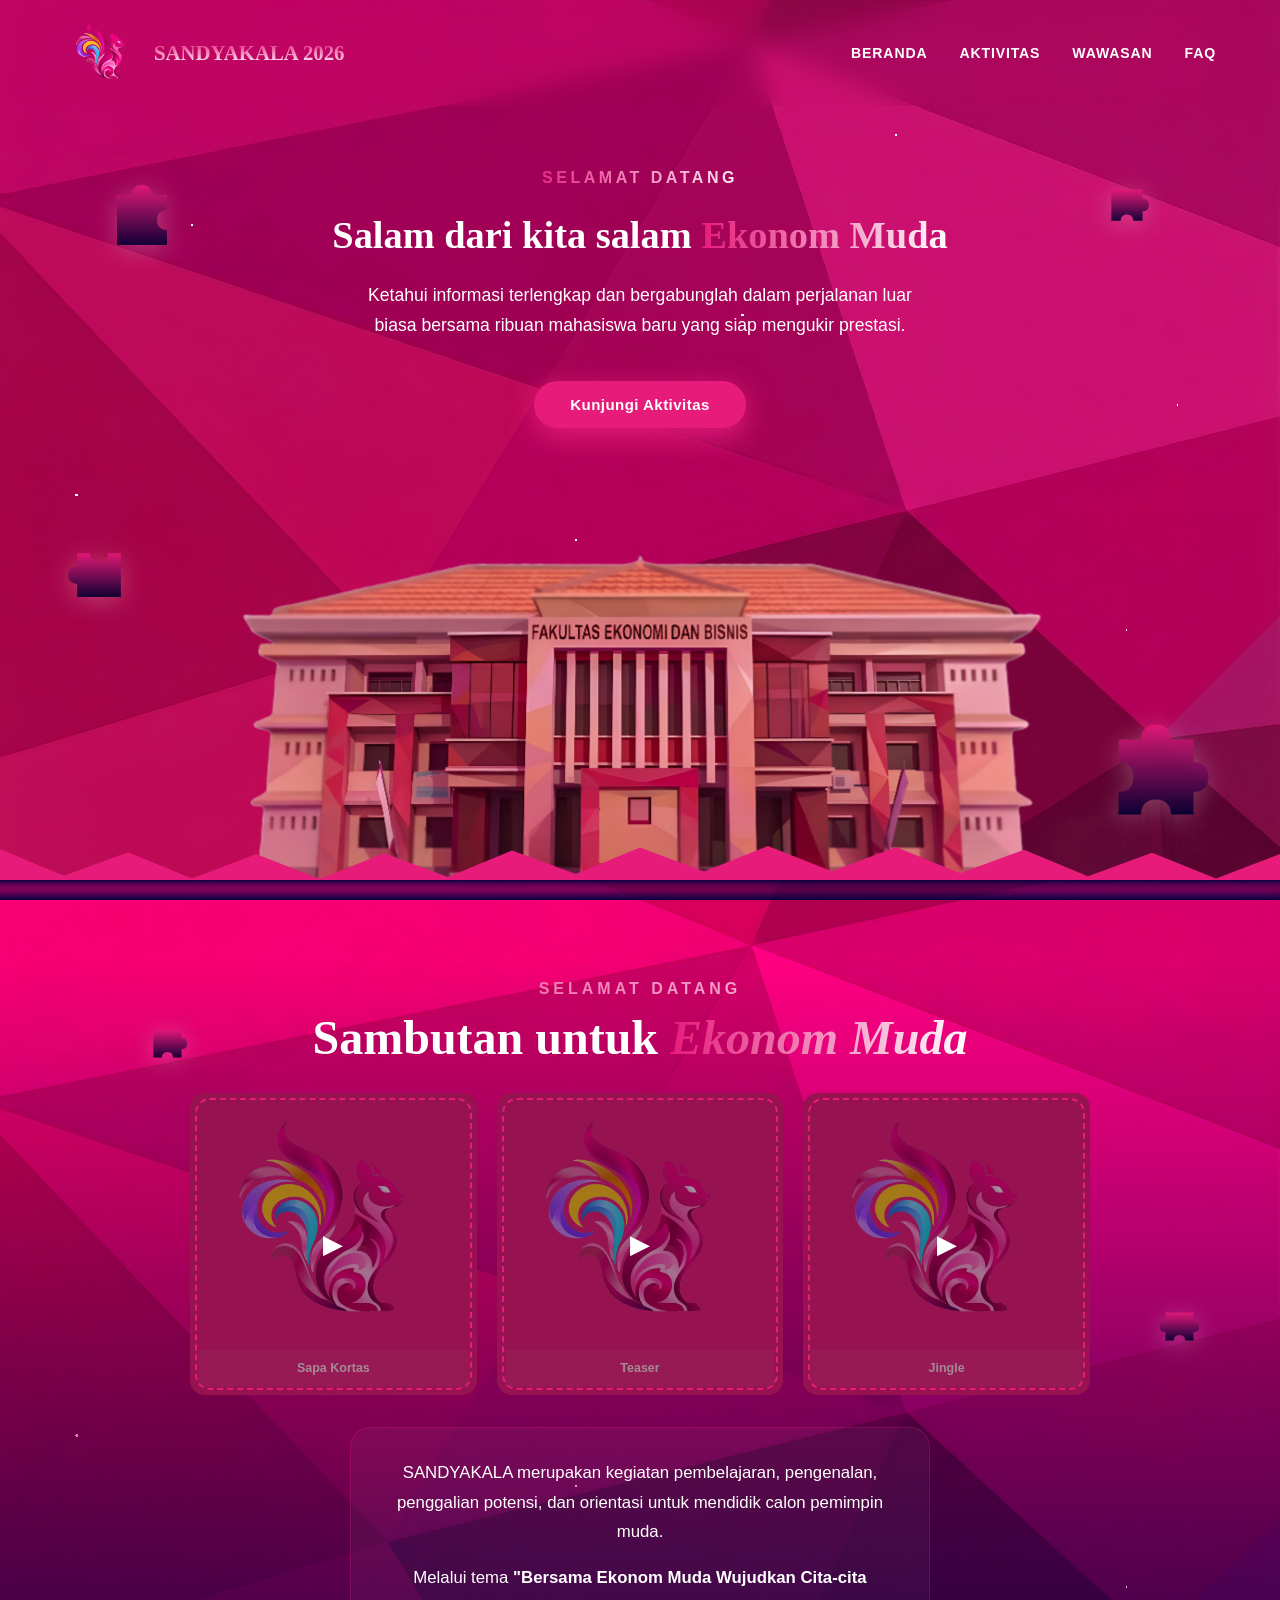
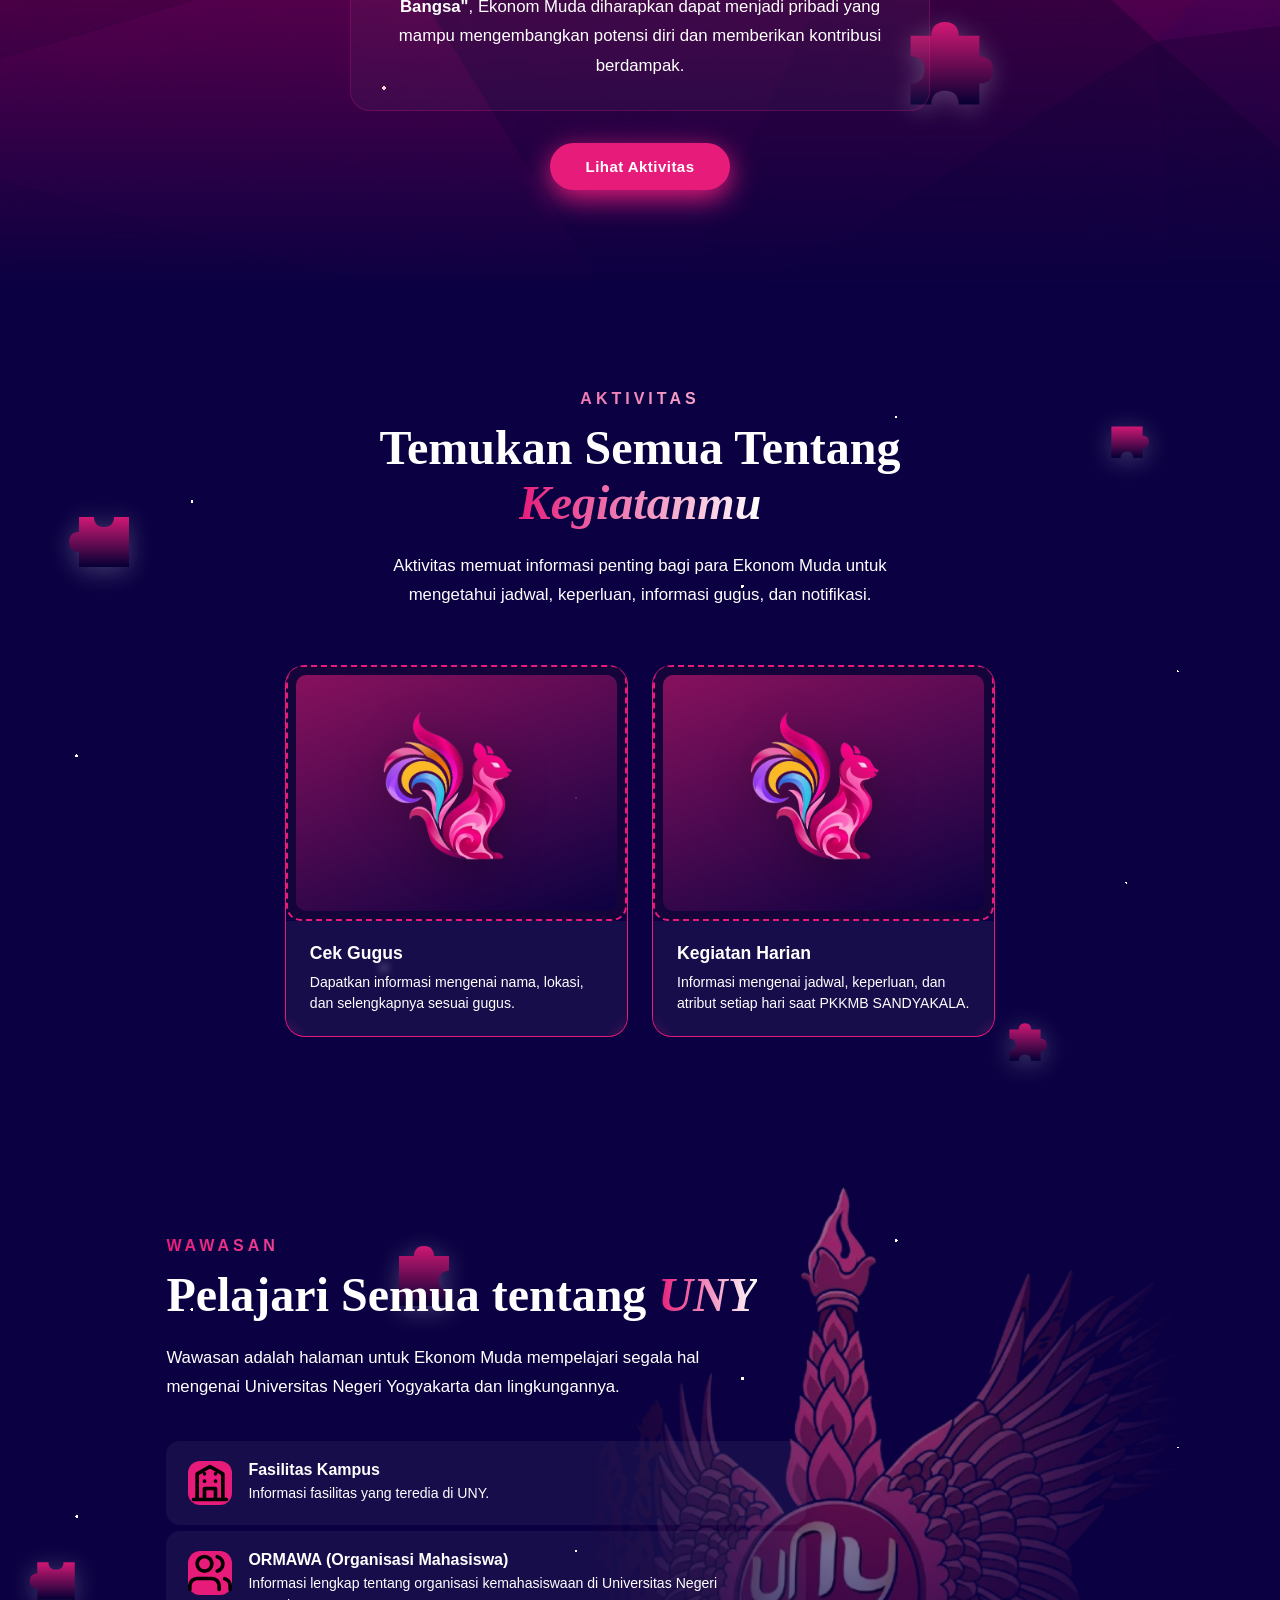
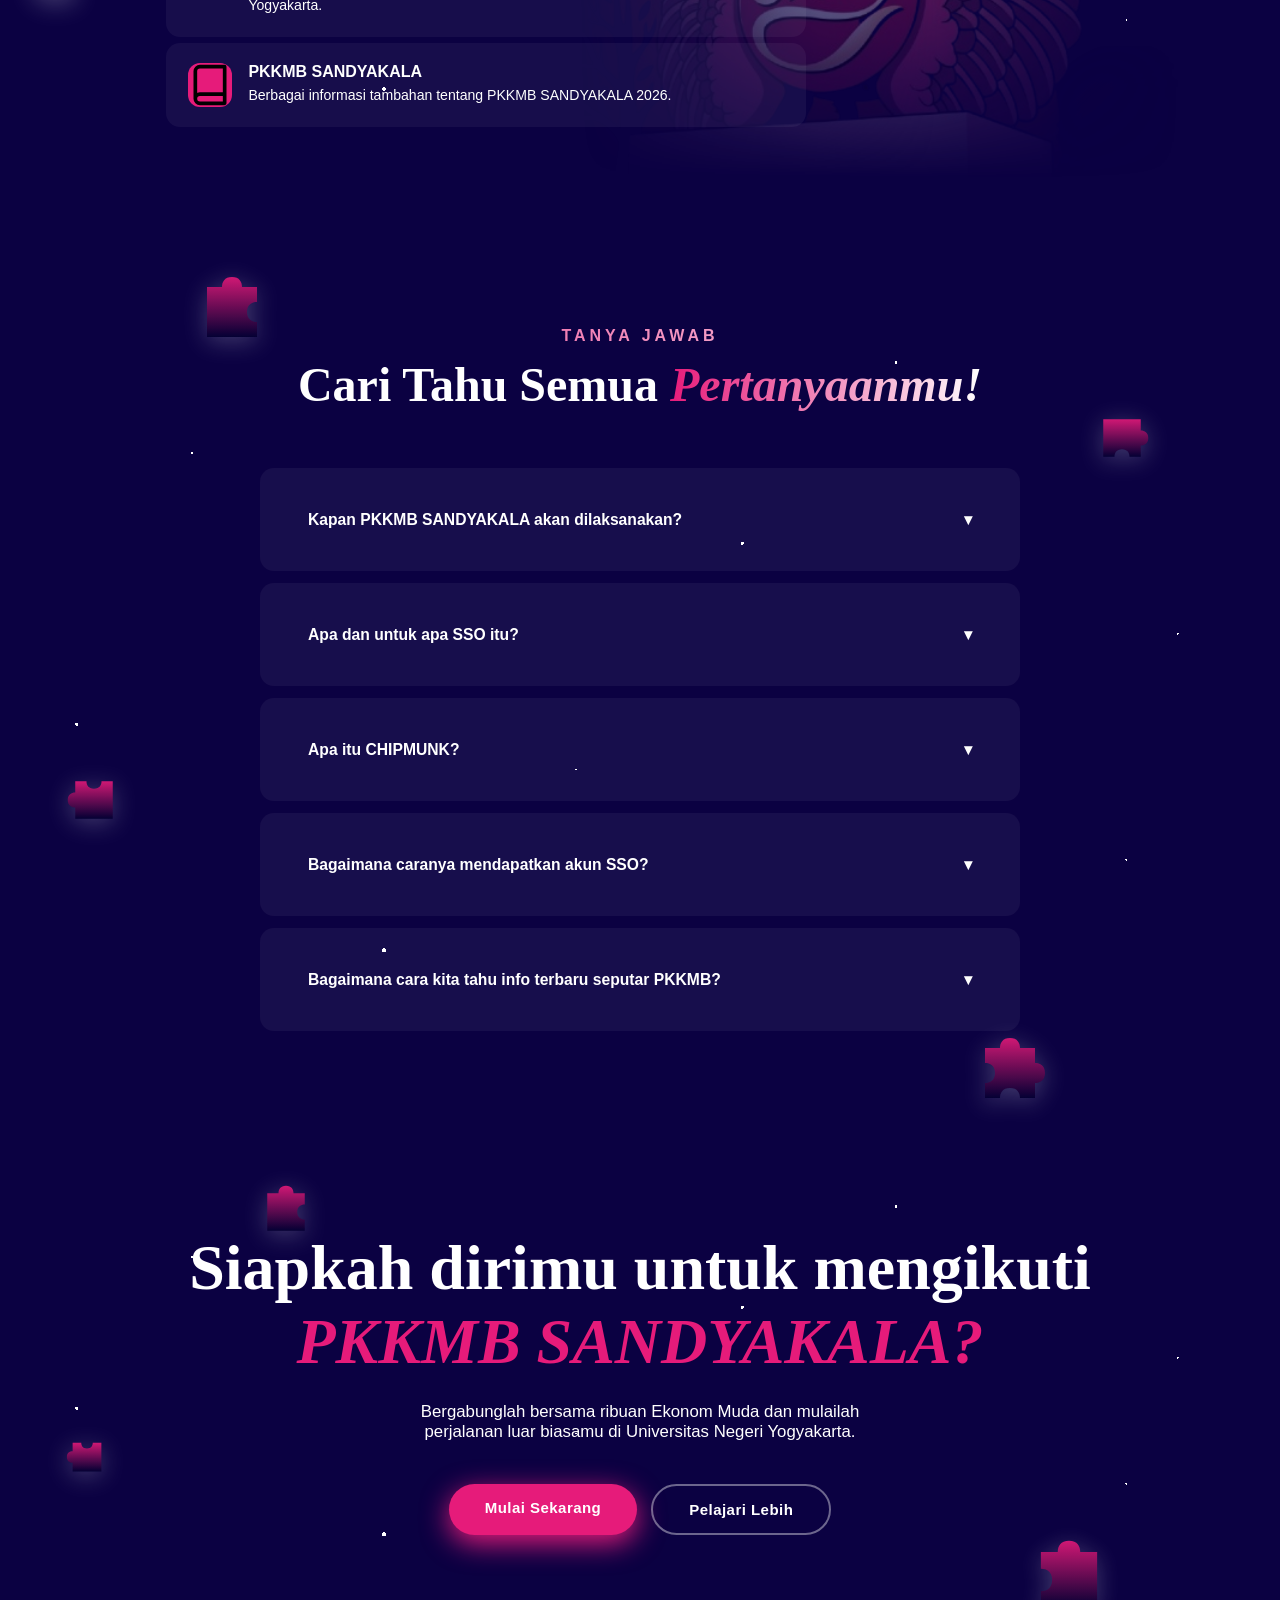
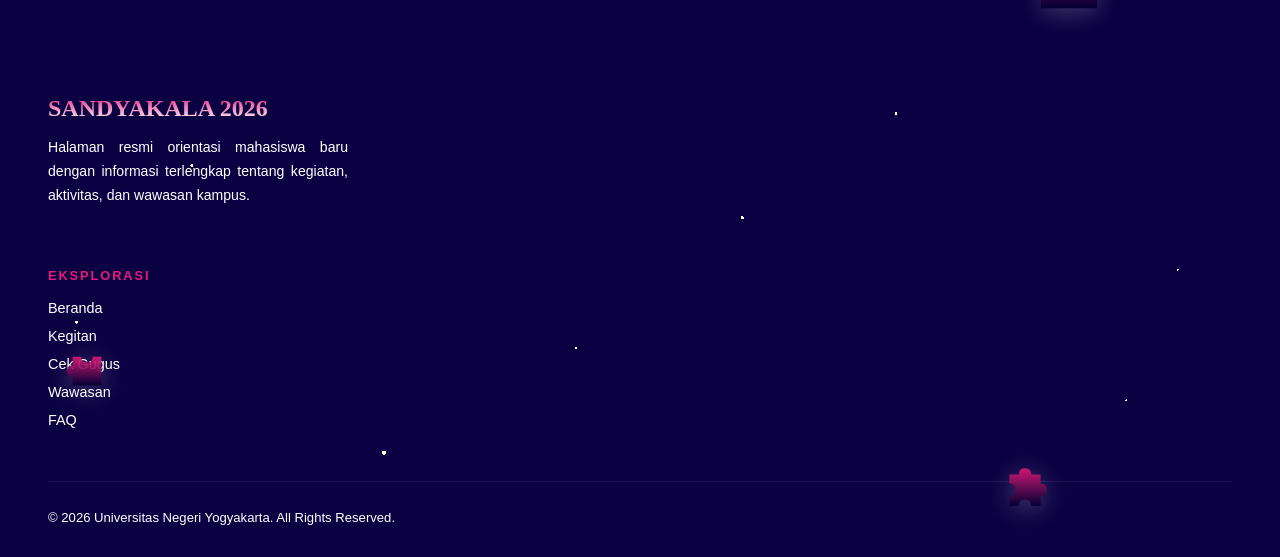
==== commit 99a9ebc0: "fix the jadwal harian" ====
--- a/index.html
+++ b/index.html
@@ -142,7 +142,7 @@
       <!-- VIDEO CARDS -->
       <div class="video-grid">
         <!-- CARD 1 -->
-        <div class="video-card" onclick="openVideo('https://www.youtube.com/embed/M7lc1UVf-VE')">
+        <div class="video-card" onclick="openVideo('https://www.youtube.com/embed/x7kdBDmqYWM')">
           <div class="video-thumb">
             <img src="asets/chip.png" alt="Sapa Kortas">
           </div>
--- a/style.css
+++ b/style.css
@@ -133,7 +133,7 @@
   font-size: 1.3rem;
   font-weight: 900;
   background: linear-gradient( rgb(230, 27, 122), #FFFFFF);
-  webkit-background-clip: text;
+  -webkit-background-clip: text;
   background-clip: text;
   color: transparent;
   letter-spacing: 0;
@@ -436,7 +436,7 @@
   font-weight: 900;
   letter-spacing: .08em;
   background: linear-gradient(rgb(230, 27, 122), #FFFFFF);
-  webkit-background-clip: text;
+  -webkit-background-clip: text;
   background-clip: text;
   color: transparent;
   text-shadow: 0 0 20px rgba(230, 27, 122, .6);
@@ -504,7 +504,7 @@
   letter-spacing: .22em;
   text-transform: uppercase;
   background: linear-gradient(to right, rgb(230, 27, 122), #FFFFFF);
-  webkit-background-clip: text;
+  -webkit-background-clip: text;
   background-clip: text;
   color: transparent;
   padding: 7px 20px;
@@ -522,7 +522,7 @@
 
 .hero-title span {
   background: linear-gradient(to right, rgb(230, 27, 122), #FFFFFF);
-  webkit-background-clip: text;
+  -webkit-background-clip: text;
   background-clip: text;
   color: transparent;
 }
@@ -641,7 +641,7 @@
   letter-spacing: .25em;
   text-transform: uppercase;
   background: linear-gradient(to right, rgb(230, 27, 122), #FFFFFF);
-  webkit-background-clip: text;
+  -webkit-background-clip: text;
   background-clip: text;
   color: transparent;
   margin-bottom: 12px;
@@ -659,7 +659,7 @@
 .section-title em {
   font-style: italic;
   background: linear-gradient(to right, rgb(230, 27, 122), #FFFFFF);
-  webkit-background-clip: text;
+  -webkit-background-clip: text;
   background-clip: text;
   color: transparent;
 }
@@ -1062,7 +1062,7 @@
 
 .aktivitas .section-eyebrow {
   background: linear-gradient(to right, rgb(230, 27, 122), #FFFFFF);
-  webkit-background-clip: text;
+  -webkit-background-clip: text;
   background-clip: text;
   color: transparent;
   z-index: 2;
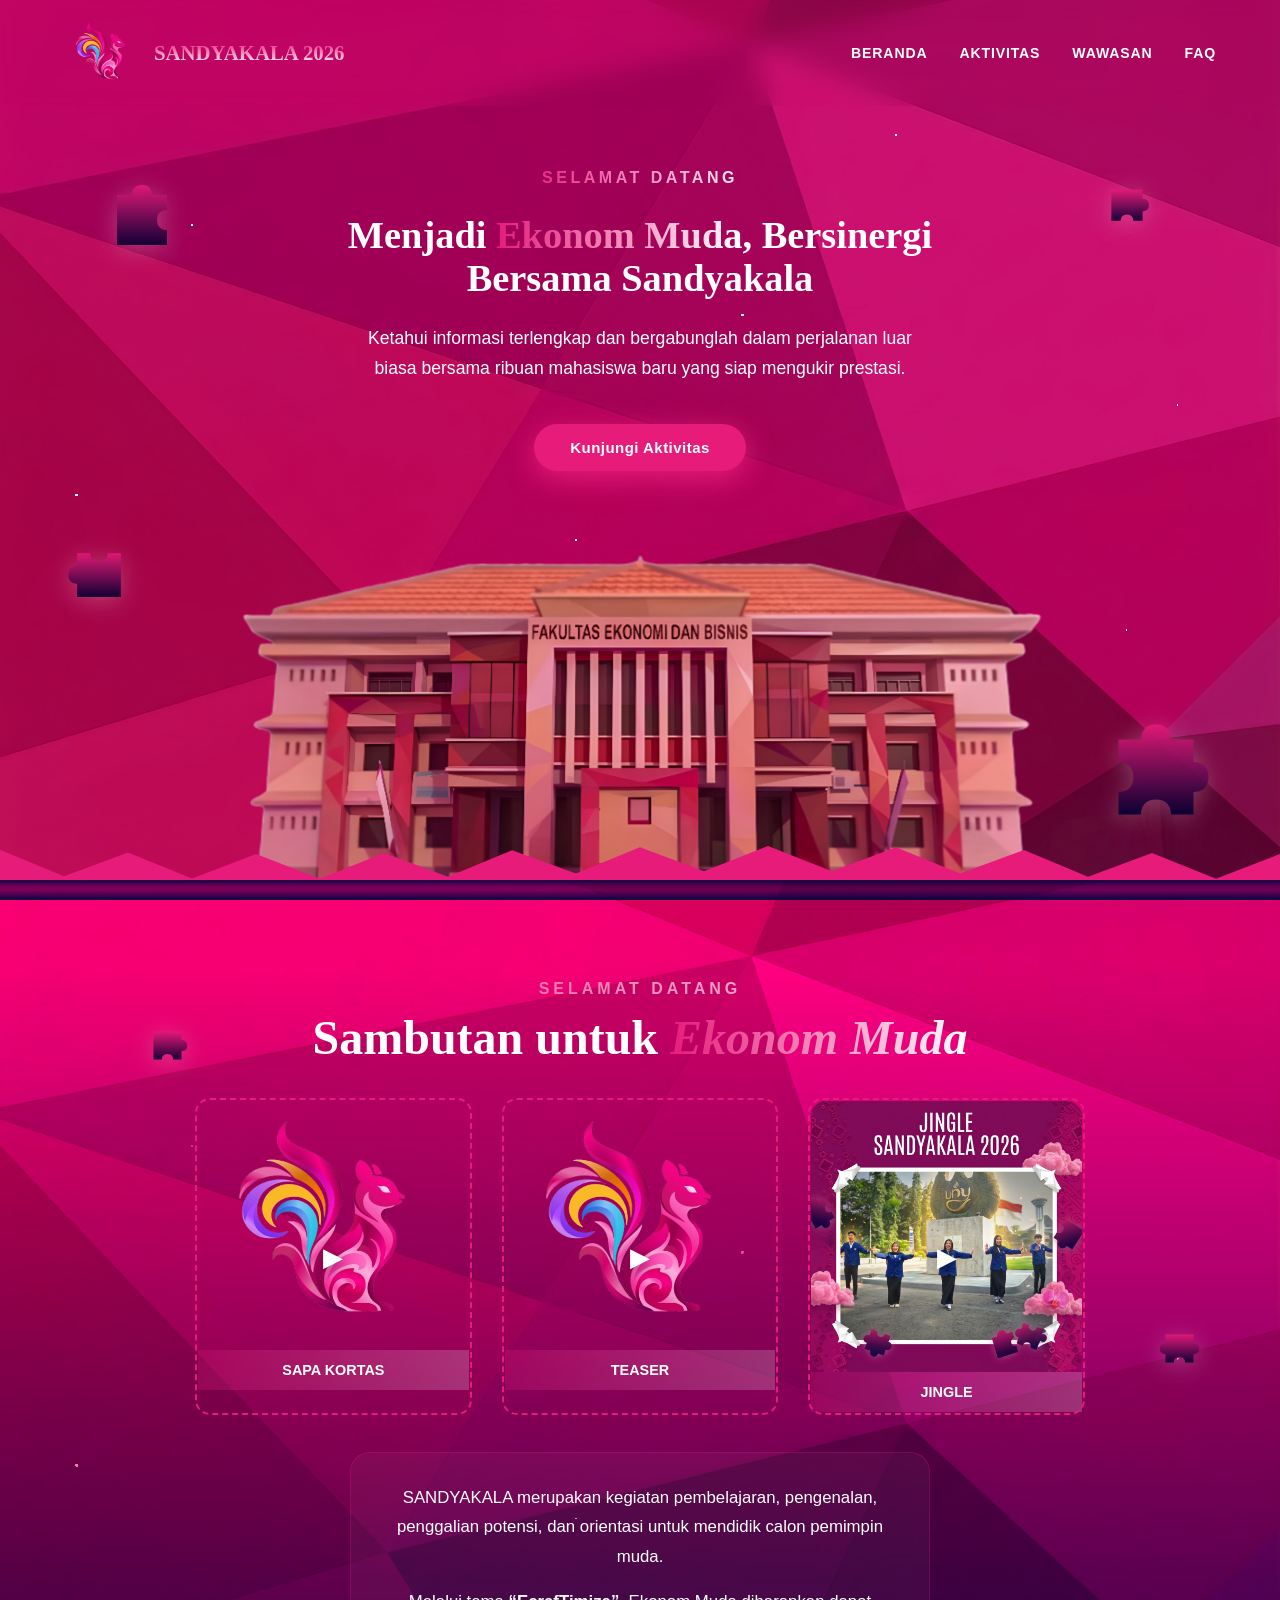
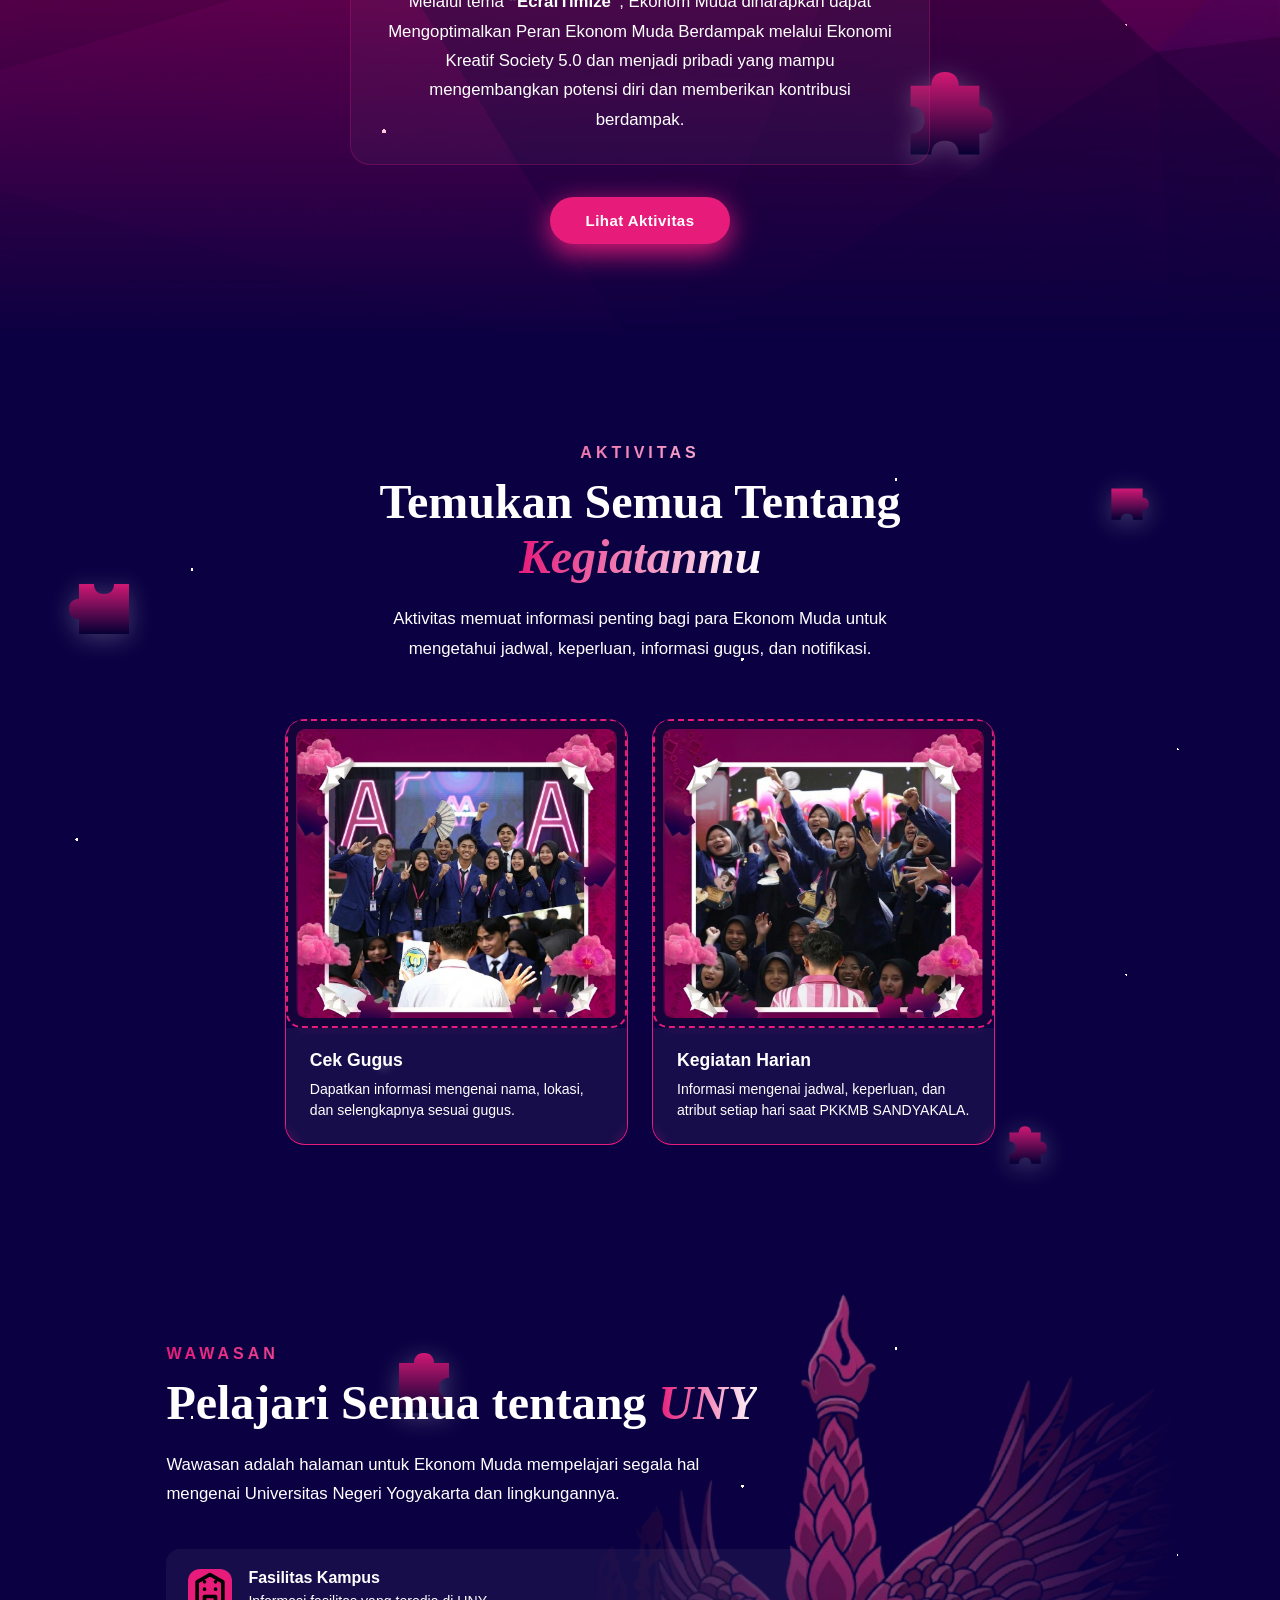
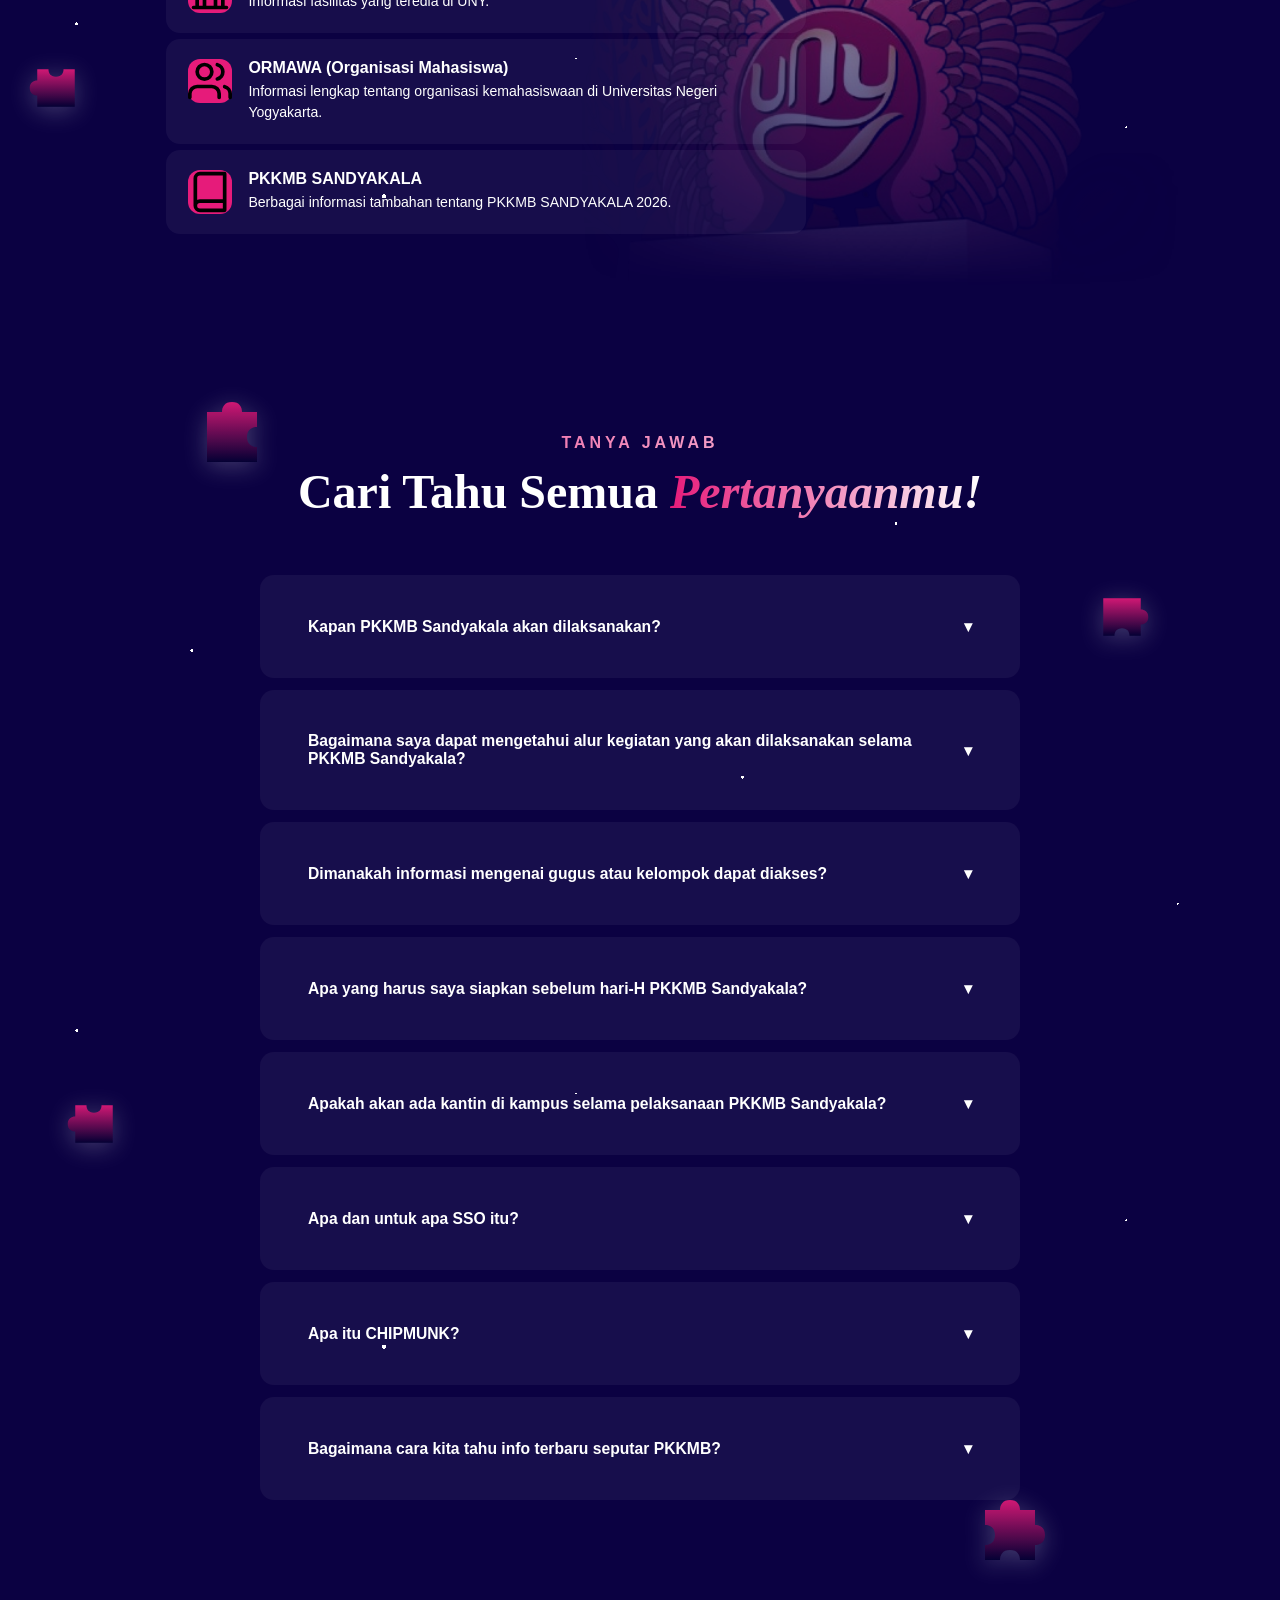
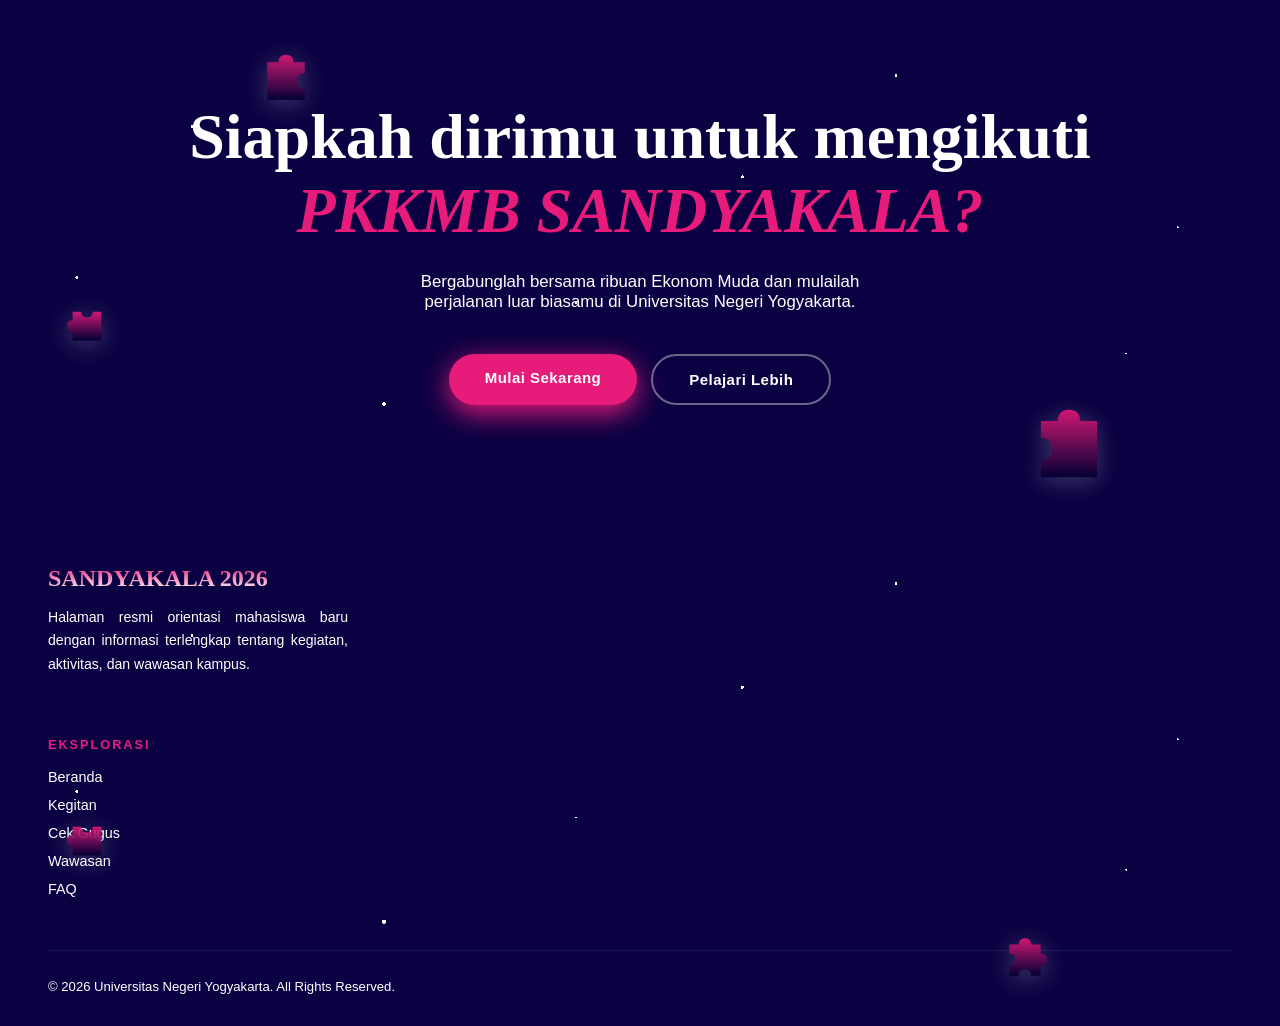
==== commit de1bf10a: "FIX the video, thumbail, ormawa, and faq" ====
--- a/index.html
+++ b/index.html
@@ -80,7 +80,7 @@
     <div class="hero-content hero-content-split">
       <div class="hero-left">
         <span class="hero-eyebrow">Selamat Datang</span>
-        <h1 class="hero-title">Salam dari kita salam <span>Ekonom Muda</span></h1>
+        <h1 class="hero-title">Menjadi <span>Ekonom Muda</span>, Bersinergi Bersama Sandyakala</h1>
       </div>
       <p class="hero-desc">Ketahui informasi terlengkap dan bergabunglah dalam perjalanan luar biasa bersama ribuan
         mahasiswa baru yang siap mengukir prestasi.</p>
@@ -147,7 +147,7 @@
             <img src="asets/chip.png" alt="Sapa Kortas">
           </div>
           <div class="video-play">▶</div>
-          <div class="video-caption">Sapa Kortas</div>
+          <div class="video-caption">SAPA KORTAS</div>
         </div>
         <!-- CARD 2 -->
         <div class="video-card" onclick="openVideo('https://www.youtube.com/embed/M7lc1UVf-VE')">
@@ -155,15 +155,15 @@
             <img src="asets/chip.png" alt="Sapa Kortas">
           </div>
           <div class="video-play">▶</div>
-          <div class="video-caption">Teaser</div>
+          <div class="video-caption">TEASER</div>
         </div>
         <!-- CARD 3 -->
-        <div class="video-card" onclick="openVideo('https://www.youtube.com/embed/M7lc1UVf-VE')">
+        <div class="video-card" onclick="openVideo('https://www.youtube.com/embed/x7kdBDmqYWM')">
           <div class="video-thumb">
-            <img src="asets/chip.png" alt="Sapa Kortas">
+            <img src="asets/thumbjingle.png" alt="Sapa Kortas">
           </div>
           <div class="video-play">▶</div>
-          <div class="video-caption">Jingle</div>
+          <div class="video-caption">JINGLE</div>
         </div>
       </div>
 
@@ -201,9 +201,7 @@
             pemimpin muda.
           </p>
           <p class="section-body" style="margin-top:16px;">
-            Melalui tema <strong>"Bersama Ekonom Muda Wujudkan Cita-cita Bangsa"</strong>, Ekonom Muda diharapkan
-            dapat
-            menjadi pribadi yang mampu mengembangkan potensi diri dan memberikan kontribusi berdampak.
+            Melalui tema <strong>“EcrafTimize”</strong>, Ekonom Muda diharapkan dapat Mengoptimalkan Peran Ekonom Muda Berdampak melalui Ekonomi Kreatif Society 5.0 dan menjadi pribadi yang mampu mengembangkan potensi diri dan memberikan kontribusi berdampak.
           </p>
         </div>
       </div>
@@ -252,7 +250,7 @@
       <!-- CARD 1 -->
       <a href="cek-gugus/cekgugus.html" class="card card-1 reveal" style="transition-delay: .08s;">
         <div class="card-img">
-          <div class="card-img-inner"><img src="asets/chip.png" alt=""></div>
+          <div class="card-img-inner"><img src="asets/thumbgugus.png" alt=""></div>
         </div>
         <div class="card-body">
           <div class="card-title">Cek Gugus</div>
@@ -262,7 +260,7 @@
       <!-- CARD 2 -->
       <div class="card card-2 reveal" style="transition-delay:.08s" onclick="openJadwalModal()">
         <div class="card-img">
-          <div class="card-img-inner"><img src="asets/chip.png" alt=""></div>
+          <div class="card-img-inner"><img src="asets/thumbkegiatan.png" alt=""></div>
         </div>
         <div class="card-body">
           <div class="card-title">Kegiatan Harian</div>
@@ -304,7 +302,8 @@
         <p class="section-body reveal">Wawasan adalah halaman untuk Ekonom Muda mempelajari segala hal mengenai
           Universitas Negeri Yogyakarta dan lingkungannya.</p>
         <div class="feature-list reveal">
-          <!-- G1: Fasilitas Kampus -> ikon gedung -->
+
+          <!-- G1: Fasilitas Kampus -->
           <div class="feature-item active" onclick="setActive(this); openDetailModal(0)">
             <div class="feature-icon">
               <svg viewBox="0 0 24 24" fill="none" stroke="currentColor" stroke-width="2" stroke-linecap="round"
@@ -318,7 +317,7 @@
             </div>
           </div>
 
-          <!-- G2: ORMAWA -> ikon orang/grup -->
+          <!-- G2: ORMAWA -->
           <div class="feature-item" onclick="setActive(this); openDetailModal(1)">
             <div class="feature-icon">
               <svg viewBox="0 0 24 24" fill="none" stroke="currentColor" stroke-width="2" stroke-linecap="round"
@@ -333,7 +332,7 @@
             </div>
           </div>
 
-          <!-- G3: PKKMB SANDYAKALA -> ikon buku/info -->
+          <!-- G3: PKKMB SANDYAKALA -->
           <div class="feature-item" onclick="setActive(this); openDetailModal(2)">
             <div class="feature-icon">
               <svg viewBox="0 0 24 24" fill="none" stroke="currentColor" stroke-width="2" stroke-linecap="round"
@@ -393,13 +392,53 @@
     <div class="faq-grid">
       <div class="faq-item reveal">
         <div class="faq-q" onclick="toggleFaq(this)">
-          Kapan PKKMB SANDYAKALA akan dilaksanakan?
-          <span class="faq-chevron">▾</span>
-        </div>
-        <div class="faq-a">
-          <p>PKKMB SANDYAKALA dilaksanakan pada bulan Agustus 2026 selama beberapa hari,
+          Kapan PKKMB Sandyakala akan dilaksanakan?
+          <span class="faq-chevron">▾</span>
+        </div>
+        <div class="faq-a">
+          <p>PKKMB SANDYAKALA dilaksanakan pada tanggal 4-20 Agustus 2026,
             bertepatan dengan
             awal semester mahasiswa baru. Pantau terus halaman Aktivitas untuk jadwal lengkap.
+          </p>
+        </div>
+      </div>
+      <div class="faq-item reveal">
+        <div class="faq-q" onclick="toggleFaq(this)">
+          Bagaimana saya dapat mengetahui alur kegiatan yang akan dilaksanakan selama PKKMB Sandyakala?
+          <span class="faq-chevron">▾</span>
+        </div>
+        <div class="faq-a">
+          <p>Seluruh alur kegiatan PKKMB Sandyakala 2026 dapat diakses melalui laman resmi Sandyakala.
+          </p>
+        </div>
+      </div>
+      <div class="faq-item reveal">
+        <div class="faq-q" onclick="toggleFaq(this)">
+          Dimanakah informasi mengenai gugus atau kelompok dapat diakses?
+          <span class="faq-chevron">▾</span>
+        </div>
+        <div class="faq-a">
+          <p>Informasi terkait gugus atau kelompok akan diinformasikan melalui media sosial dan laman resmi Sandyakala 2026.
+          </p>
+        </div>
+      </div>
+      <div class="faq-item reveal">
+        <div class="faq-q" onclick="toggleFaq(this)">
+          Apa yang harus saya siapkan sebelum hari-H PKKMB Sandyakala?
+          <span class="faq-chevron">▾</span>
+        </div>
+        <div class="faq-a">
+          <p>Silakan baca dan pahami ketentuan atribut yang dapat diakses laman resmi PKKMB Sandyakala 2026
+          </p>
+        </div>
+      </div>
+      <div class="faq-item reveal">
+        <div class="faq-q" onclick="toggleFaq(this)">
+          Apakah akan ada kantin di kampus selama pelaksanaan PKKMB Sandyakala?
+          <span class="faq-chevron">▾</span>
+        </div>
+        <div class="faq-a">
+          <p>Selama PKKMB Sandyakala, Ekononm Muda akan mendapatkan konsumsi.
           </p>
         </div>
       </div>
@@ -424,26 +463,13 @@
           <p>Chipmunk merupakan simbol untuk Fakultas Ekonomi dan Bisnis UNY.</p>
         </div>
       </div>
-      <div class="faq-item reveal" style="transition-delay:.24s">
-        <div class="faq-q" onclick="toggleFaq(this)">
-          Bagaimana caranya mendapatkan akun SSO?
-          <span class="faq-chevron">▾</span>
-        </div>
-        <div class="faq-a">
-          <p>Akun SSO UNY diberikan secara otomatis kepada mahasiswa baru yang sudah
-            menyelesaikan proses
-            daftar ulang. Kamu akan mendapat email berisi panduan aktivasi ke alamat email pribadi yang
-            didaftarkan saat
-            seleksi masuk.</p>
-        </div>
-      </div>
       <div class="faq-item reveal" style="transition-delay:.32s">
         <div class="faq-q" onclick="toggleFaq(this)">
           Bagaimana cara kita tahu info terbaru seputar PKKMB?
           <span class="faq-chevron">▾</span>
         </div>
         <div class="faq-a">
-          <p>Kalian bisa mengecek semua info dengan mengakses website ini.</p>
+          <p>Kalian bisa mengecek semua info dengan mengakses media sosial dan laman resmi Sandyakala 2026.</p>
         </div>
       </div>
     </div>
@@ -562,10 +588,15 @@
 
       <div class="detail-carousel">
         <div class="detail-image" id="detailImage"></div>
+        <iframe id="detailPDF" style="display:none; width:100%; height:400px; border:none; border-radius:14px;"></iframe>
         <div class="detail-text-box">
           <p id="detailText"></p>
         </div>
       </div>
+
+      <a href="#" id="detailInstagram" class="btn btn-primary" style="margin-top:16px; display:none;" target="_blank">
+  Kunjungi Instagram
+</a>
 
       <div class="detail-nav">
         <div class="detail-dots" id="detailDots"></div>
--- a/style.css
+++ b/style.css
@@ -922,7 +922,6 @@
   position: relative;
   border-radius: 15px;
   padding: 8px;
-  background: var(--pink);
   overflow: hidden;
   cursor: pointer;
   transition: transform .3s, box-shadow .3s;
@@ -969,14 +968,15 @@
   display: flex;
   align-items: center;
   justify-content: center;
-  background: rgba(0, 0, 0, .35);
+  background: transparent;
   font-size: 1.6rem;
   color: var(--putih);
-  transition: background .3s;
+  filter: drop-shadow(0 2px 8px rgba(0, 0, 0, .6));
+  transition: opacity .3s;
 }
 
 .video-card:hover .video-play {
-  background: rgba(230, 27, 122, .55);
+  opacity: .85;
 }
 
 .video-label {
@@ -993,10 +993,10 @@
 }
 
 .video-caption {
-  background: rgba(255, 255, 255, .06);
+  background: linear-gradient(to right, rgba(230, 27, 122, 0.237), #ffffff32);
   padding: 10px 12px;
-  font-size: .78rem;
-  color: rgba(255, 255, 255, .8);
+  font-size: .90rem;
+  color: var(--putih);
   font-weight: 600;
   text-align: center;
   line-height: 1.4;
@@ -1075,7 +1075,7 @@
 }
 
 .aktivitas .section-body {
-  color: white;
+  color: var(--putih);
   margin: 0 auto;
   z-index: 2;
 }
@@ -1111,7 +1111,6 @@
 
 .card-img {
   width: 100%;
-  aspect-ratio: 4/3;
   display: flex;
   align-items: center;
   justify-content: center;
@@ -1132,10 +1131,10 @@
   z-index: 2;
 }
 
-.card:hover .card-img-inner {
-  transform: scale(1.1) rotate(-2deg);
-  z-index: 2;
-}
+/* .card:hover .card-img-inner {
+  transform: scale(1.06);
+  z-index: 2;
+} */
 
 .card-1 .card-img,
 .card-2 .card-img {
@@ -1151,10 +1150,10 @@
 
 .card-1 .card-img-inner,
 .card-2 .card-img-inner {
-  position: relative;
+  position: static;
   inset: auto;
   width: 100%;
-  height: 100%;
+  height: auto;
   border-radius: 10px;
   overflow: hidden;
   z-index: 2;
@@ -1166,17 +1165,18 @@
 
 .card-1 .card-img-inner img,
 .card-2 .card-img-inner img {
-  width: 65%;
+  width: 90%;
   height: auto;
   z-index: 2;
   object-fit: contain;
   filter: drop-shadow(0 8px 20px rgba(0, 0, 0, .3));
+  transform: scale(1.1);
   transition: transform .4s;
 }
 
 .card-1:hover .card-img-inner img,
 .card-2:hover .card-img-inner img {
-  transform: scale(1.06);
+  transform: scale(1.18);
   z-index: 2;
 }
 
@@ -1599,8 +1599,9 @@
 .detail-image {
   flex: 1;
   aspect-ratio: 4/3;
-  background-size: cover;
+  background-size: contain;
   background-position: center;
+  background-repeat: no-repeat;
   border-radius: 14px;
   background-color: #eee;
 }
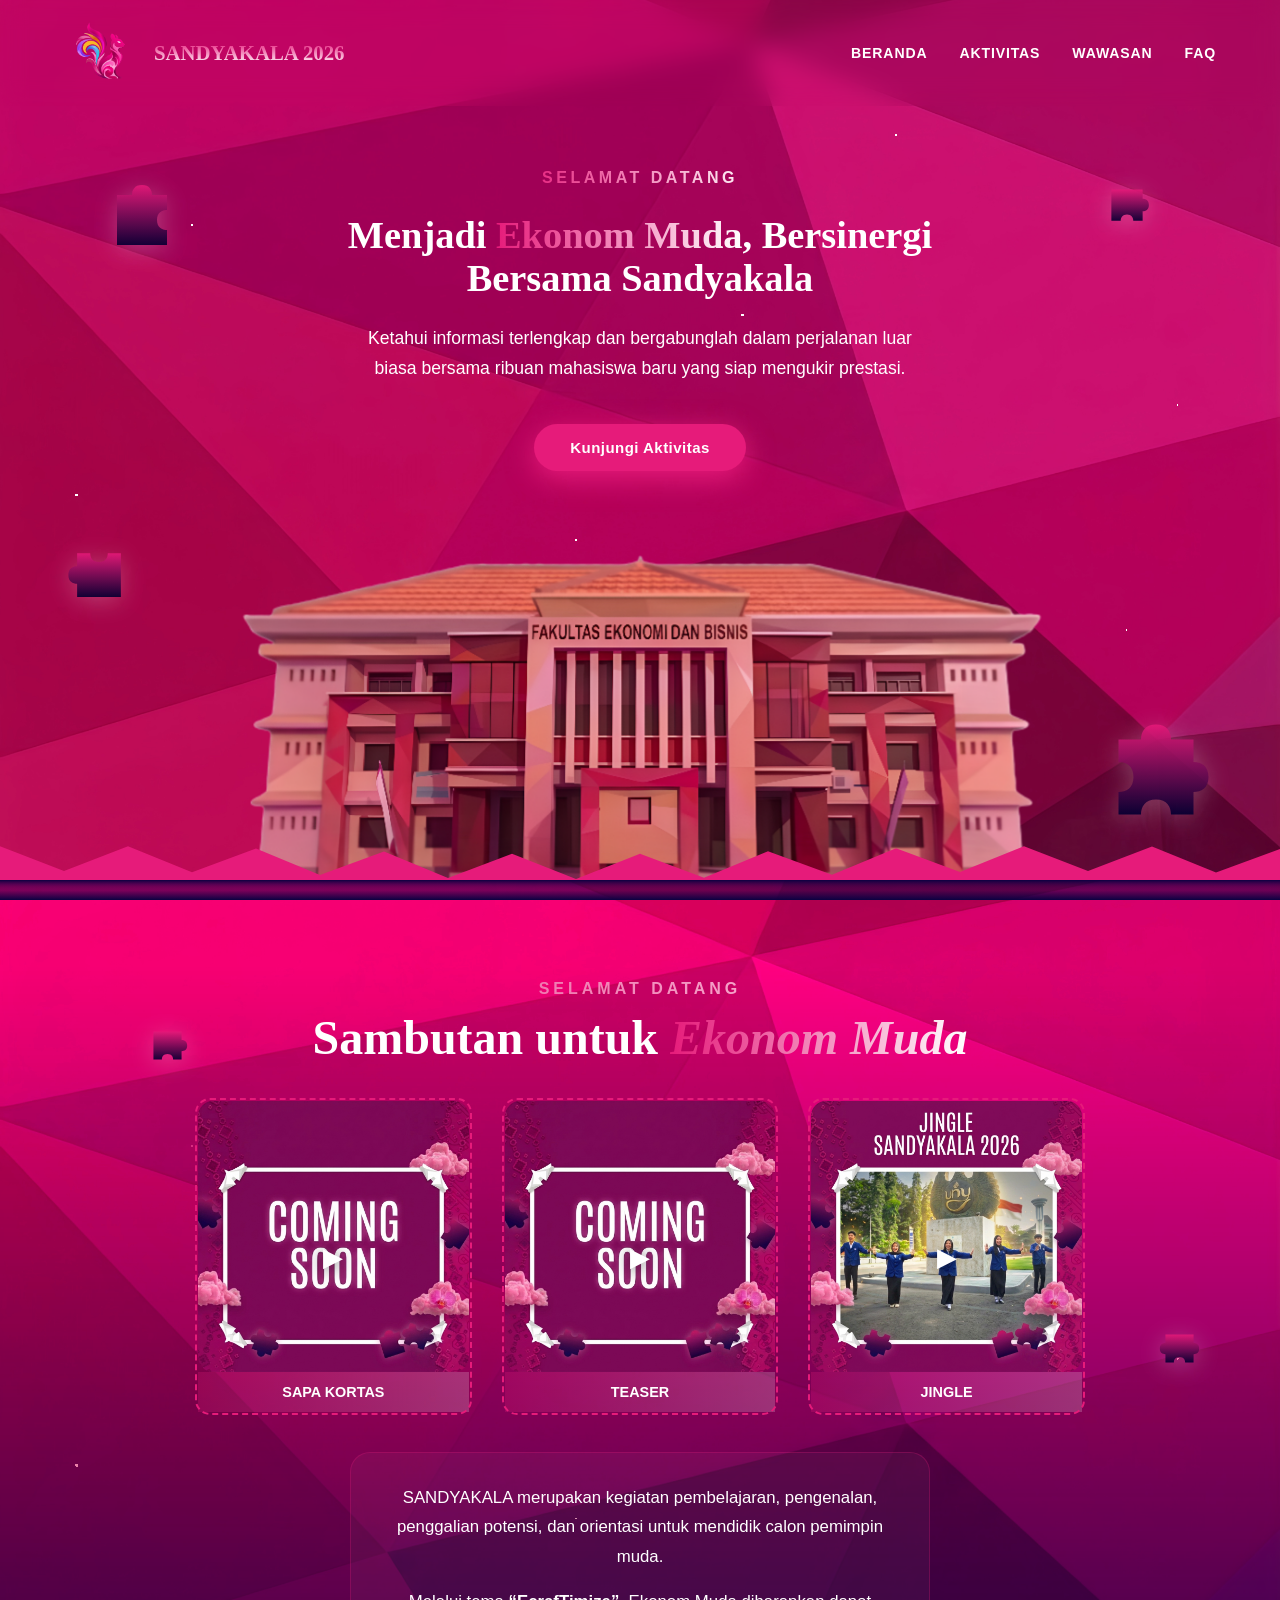
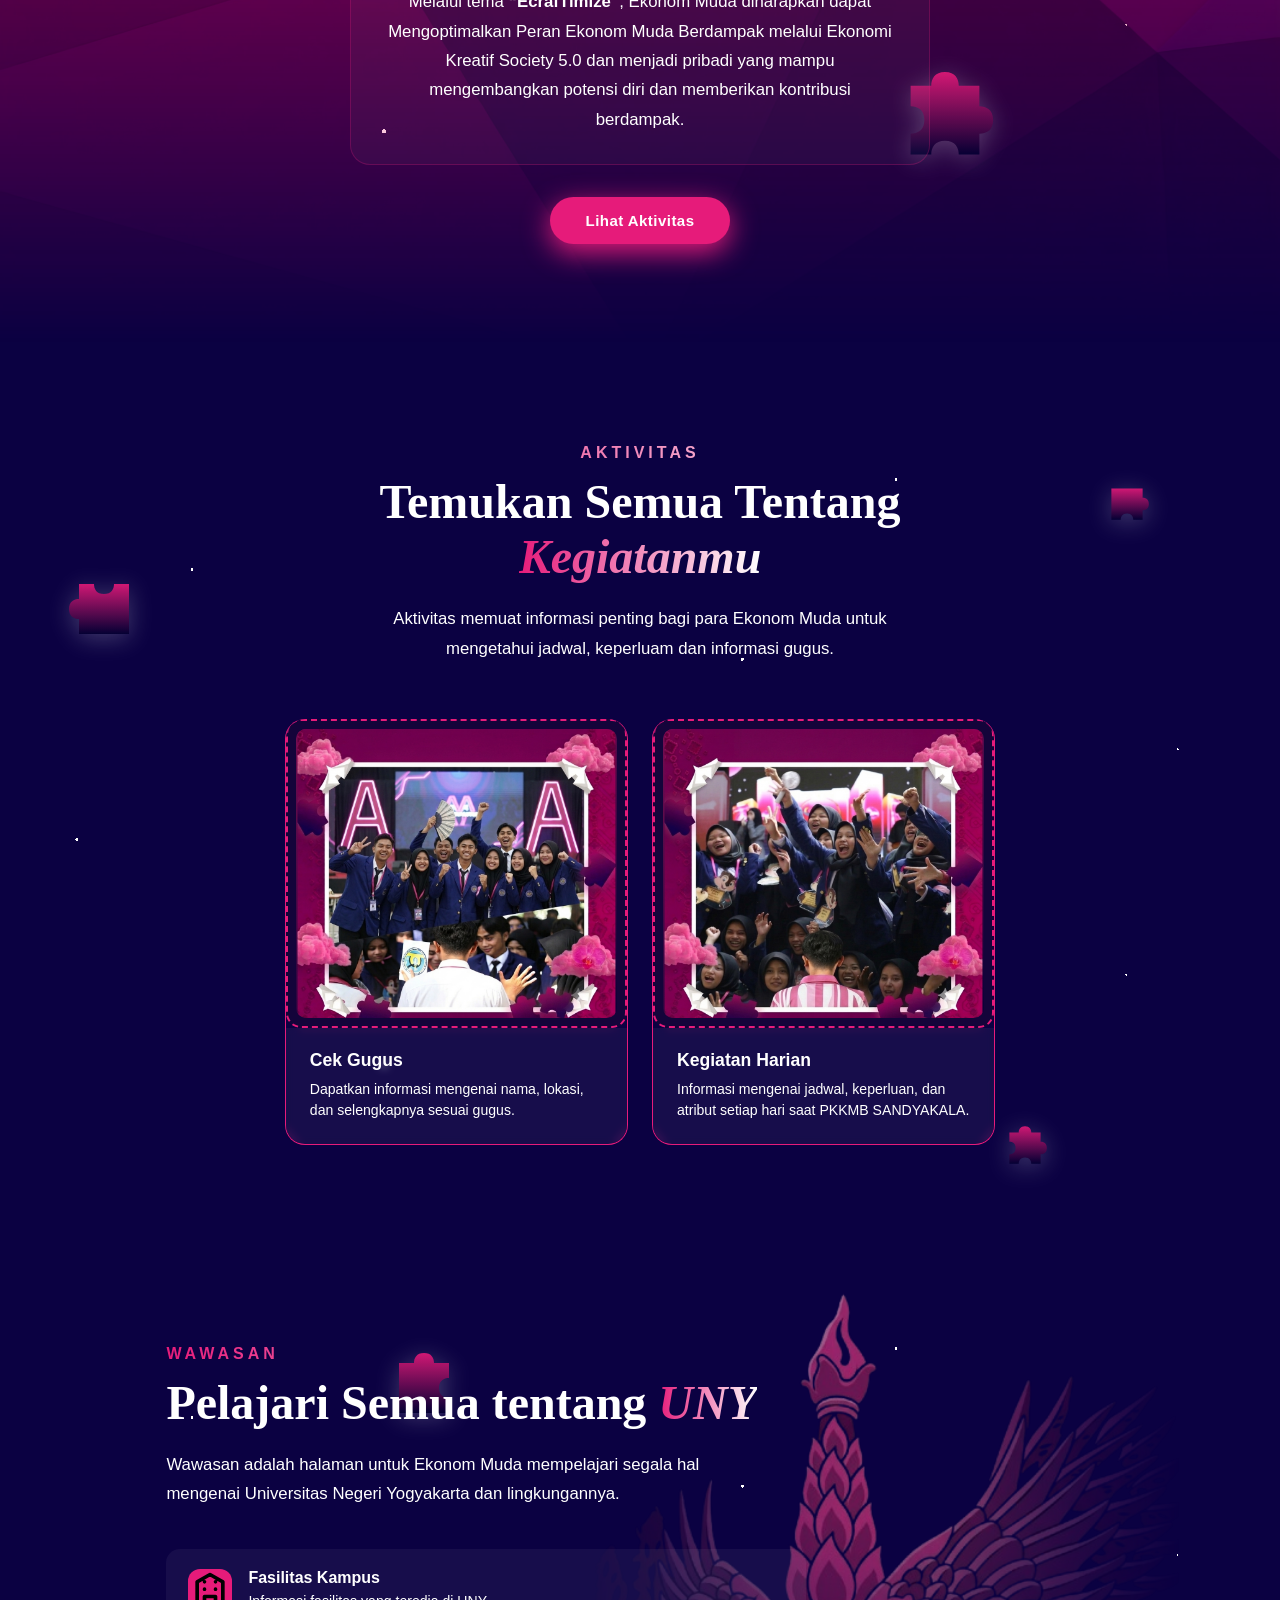
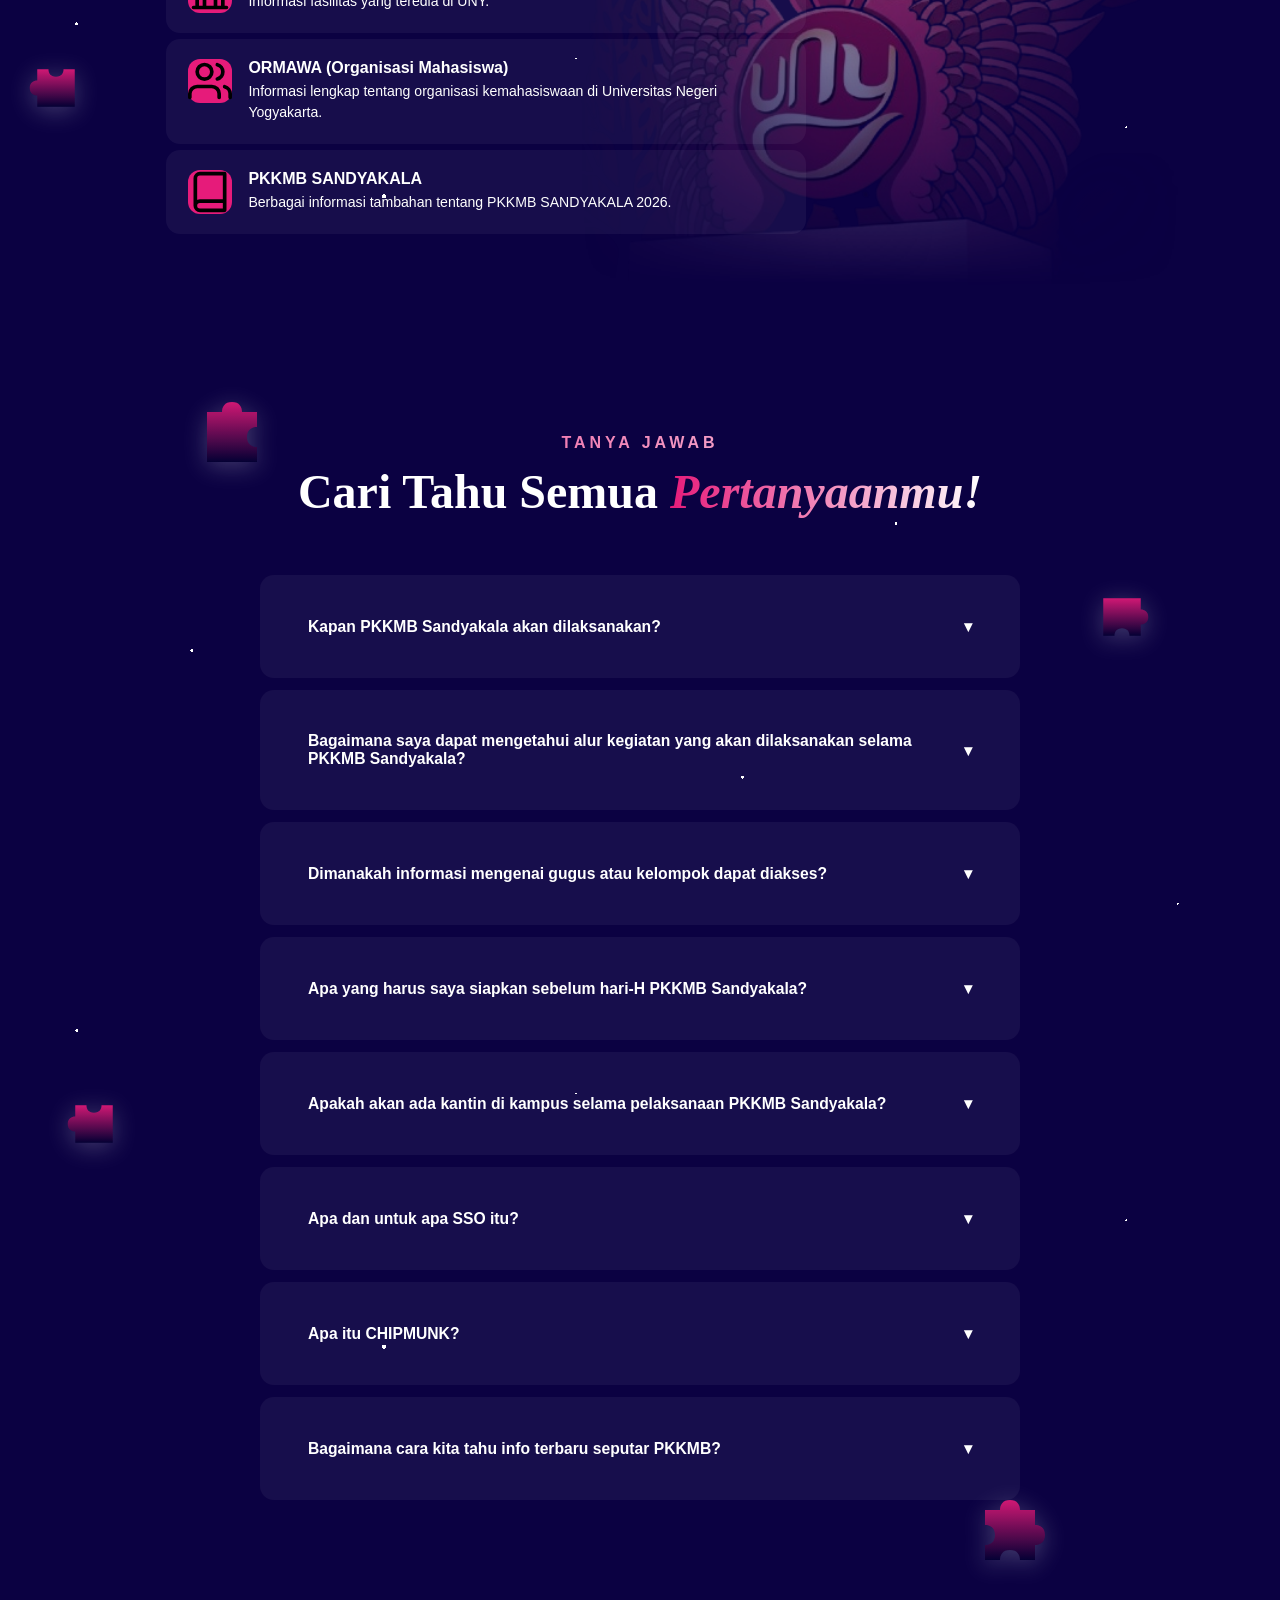
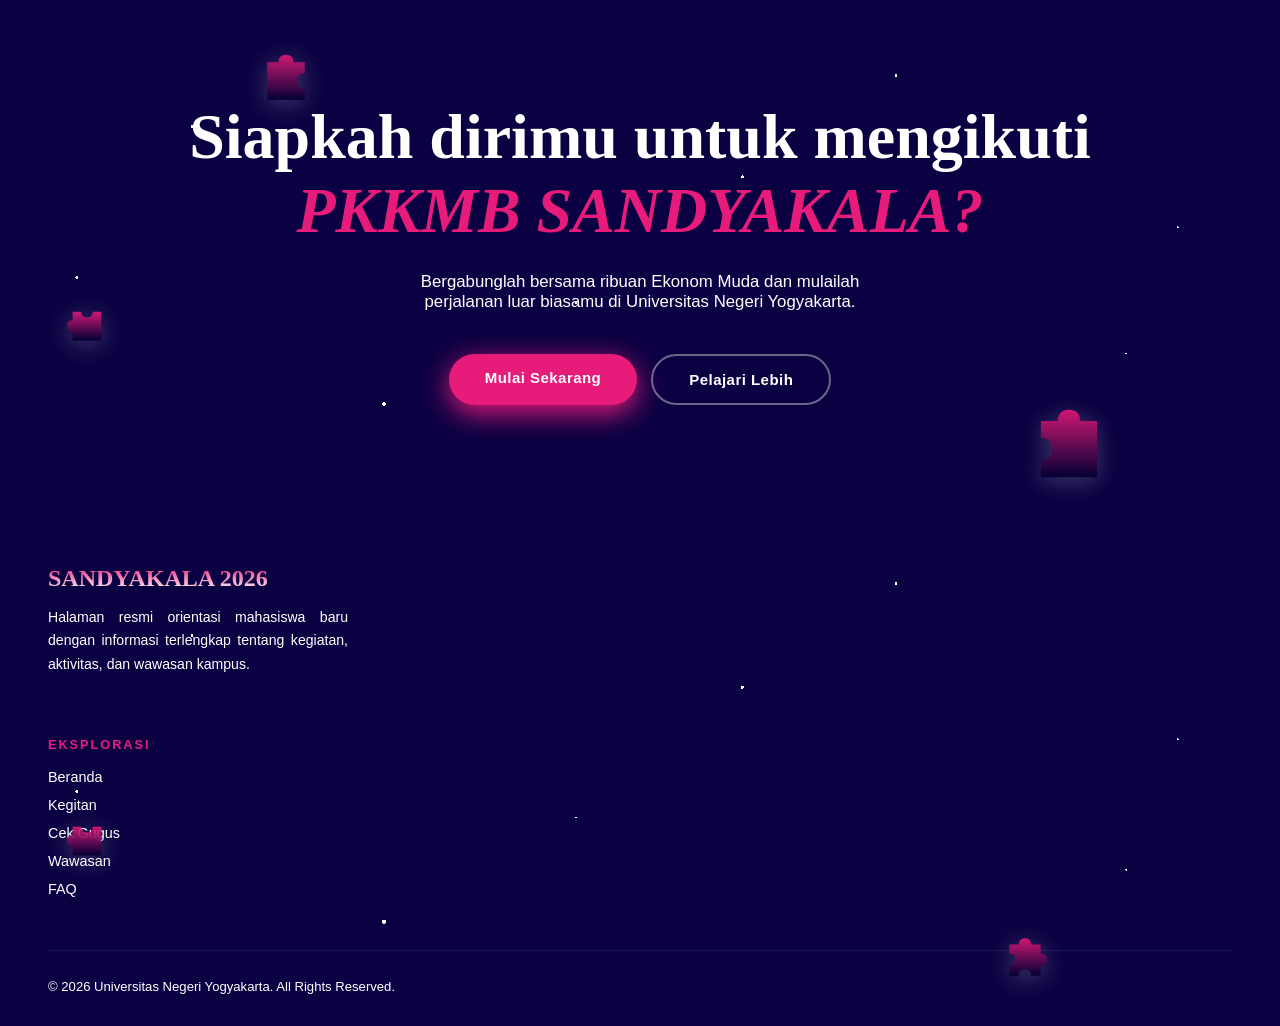
==== commit b8e6e212: "add some pngsss" ====
--- a/index.html
+++ b/index.html
@@ -141,18 +141,18 @@
 
       <!-- VIDEO CARDS -->
       <div class="video-grid">
-        <!-- CARD 1 -->
-        <div class="video-card" onclick="openVideo('https://www.youtube.com/embed/x7kdBDmqYWM')">
+
+        <div class="video-card" onclick="openVideo('https://www.youtube.com/embed/QSgnxd-6xxI')">
           <div class="video-thumb">
-            <img src="asets/chip.png" alt="Sapa Kortas">
+            <img src="asets/comingsoon.png" alt="Sapa Kortas">
           </div>
           <div class="video-play">▶</div>
           <div class="video-caption">SAPA KORTAS</div>
         </div>
-        <!-- CARD 2 -->
-        <div class="video-card" onclick="openVideo('https://www.youtube.com/embed/M7lc1UVf-VE')">
+
+        <div class="video-card" onclick="openVideo('https://www.youtube.com/embed/QSgnxd-6xxI')">
           <div class="video-thumb">
-            <img src="asets/chip.png" alt="Sapa Kortas">
+            <img src="asets/comingsoon.png" alt="Sapa Kortas">
           </div>
           <div class="video-play">▶</div>
           <div class="video-caption">TEASER</div>
@@ -244,7 +244,7 @@
       <h2 class="section-title reveal">Temukan Semua Tentang <em>Kegiatanmu</em></h2>
       <p class="section-body reveal">Aktivitas memuat informasi penting bagi para Ekonom Muda untuk
         mengetahui jadwal,
-        keperluan, informasi gugus, dan notifikasi.</p>
+        keperluam dan informasi gugus.</p>
     </div>
     <div class="cards-grid reveal-right">
       <!-- CARD 1 -->
--- a/style.css
+++ b/style.css
@@ -995,7 +995,7 @@
 .video-caption {
   background: linear-gradient(to right, rgba(230, 27, 122, 0.237), #ffffff32);
   padding: 10px 12px;
-  font-size: .90rem;
+  font-size: .90\rem;
   color: var(--putih);
   font-weight: 600;
   text-align: center;
@@ -1603,7 +1603,11 @@
   background-position: center;
   background-repeat: no-repeat;
   border-radius: 14px;
-  background-color: #eee;
+  background-color: var(--pink);
+}
+
+.detail-image.is-photo {
+  background-size: cover;  
 }
 
 .detail-text-box {
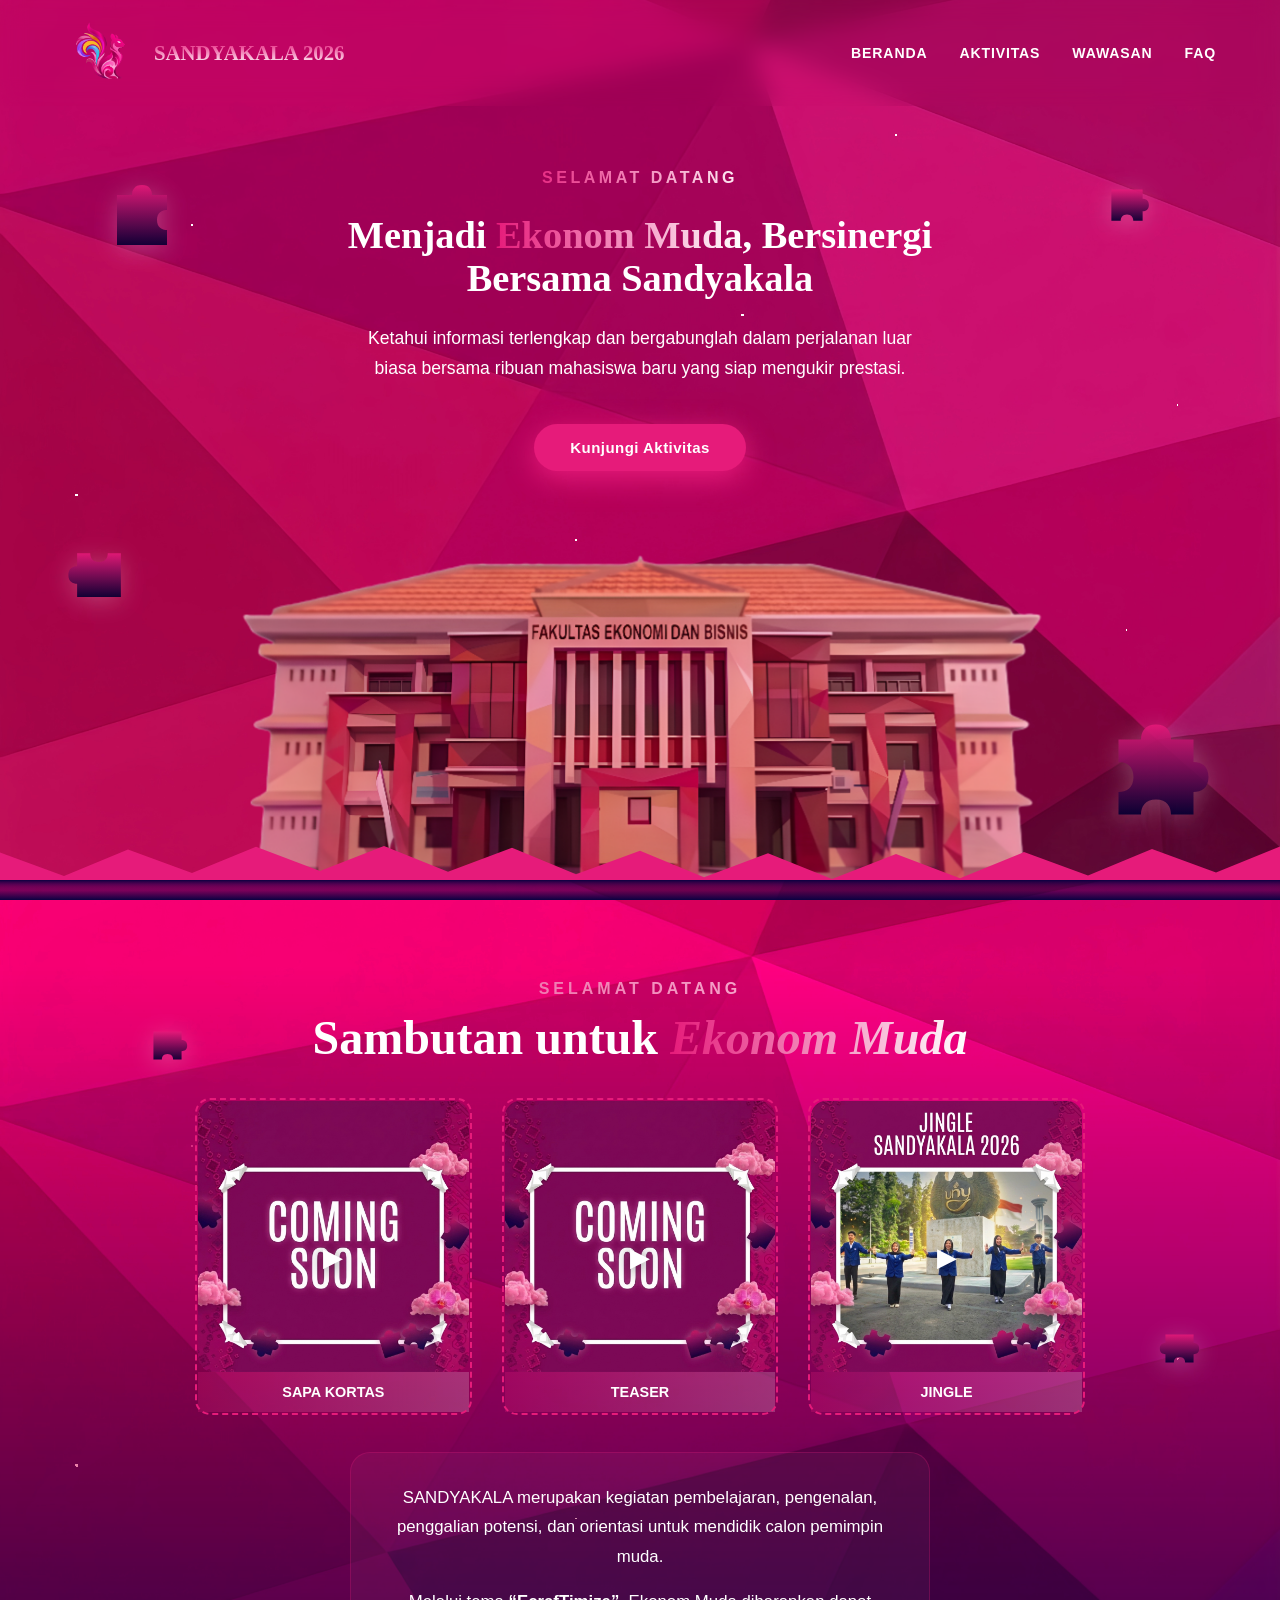
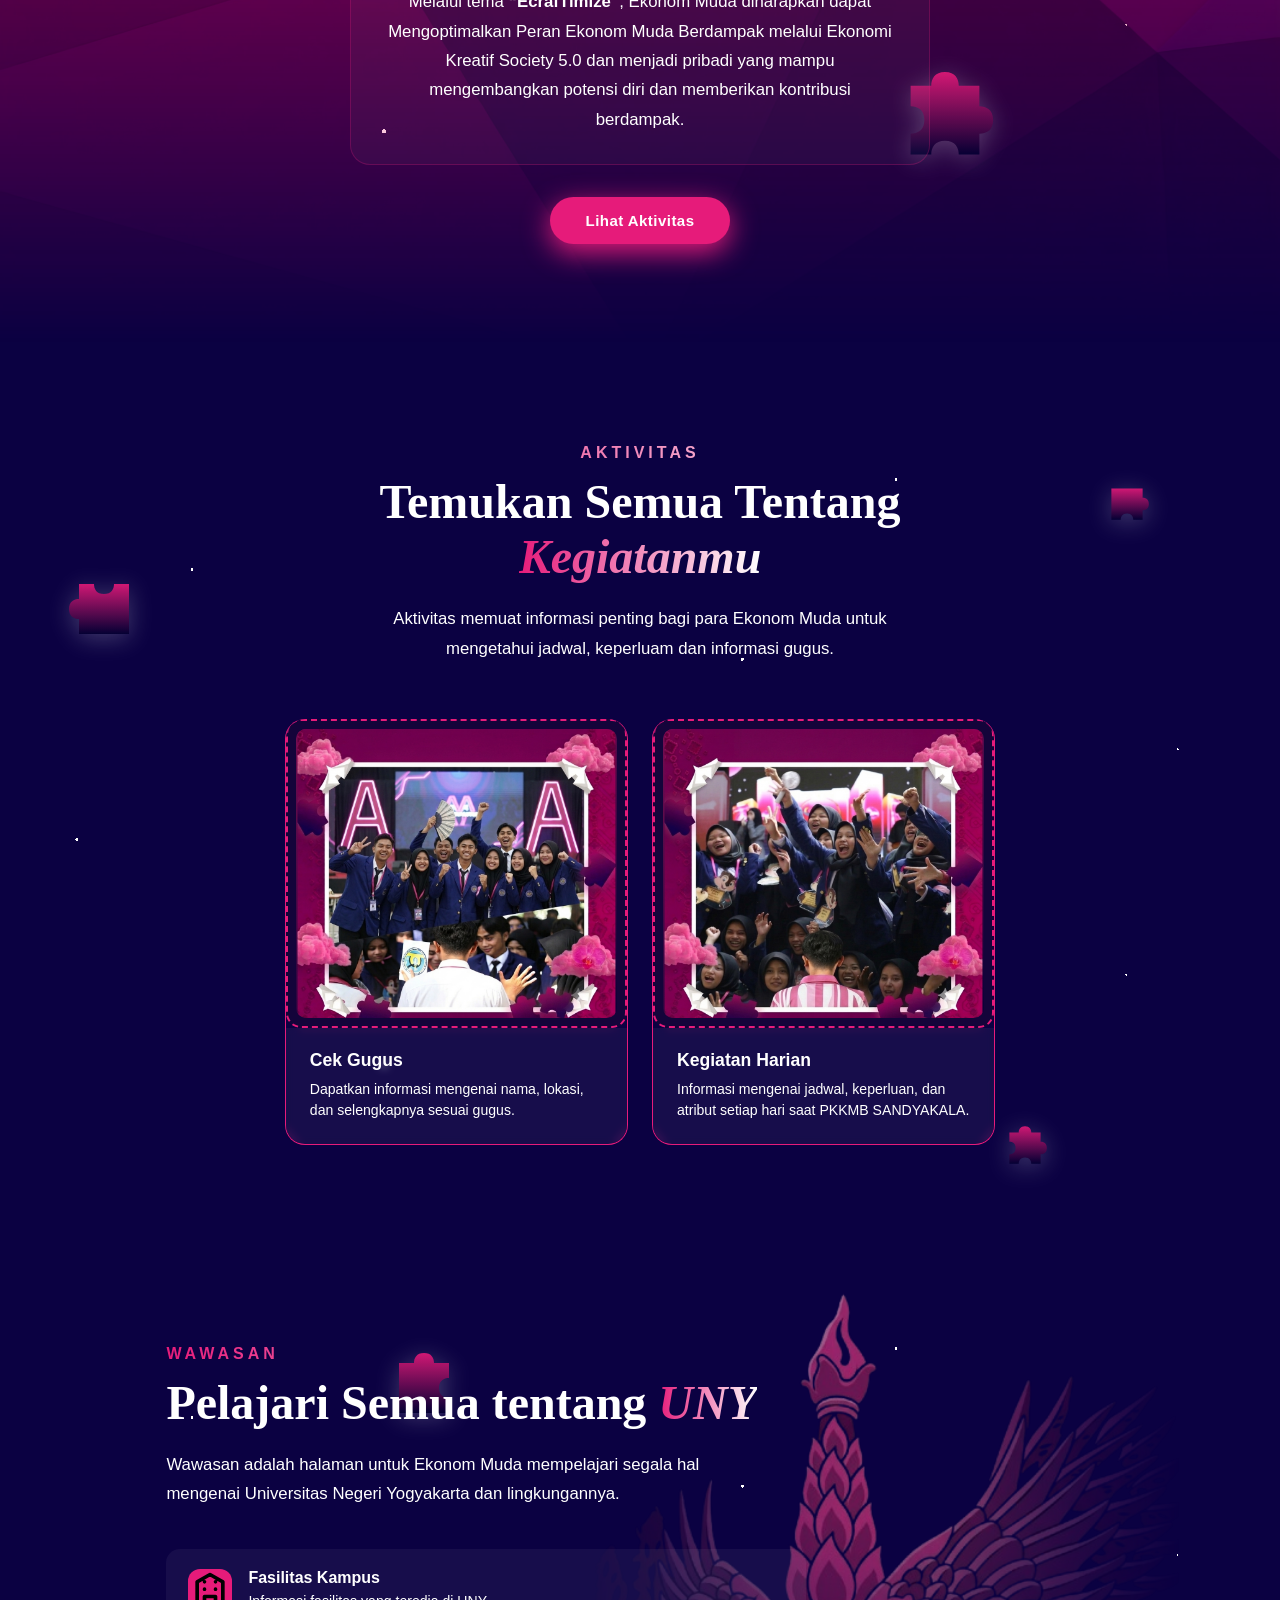
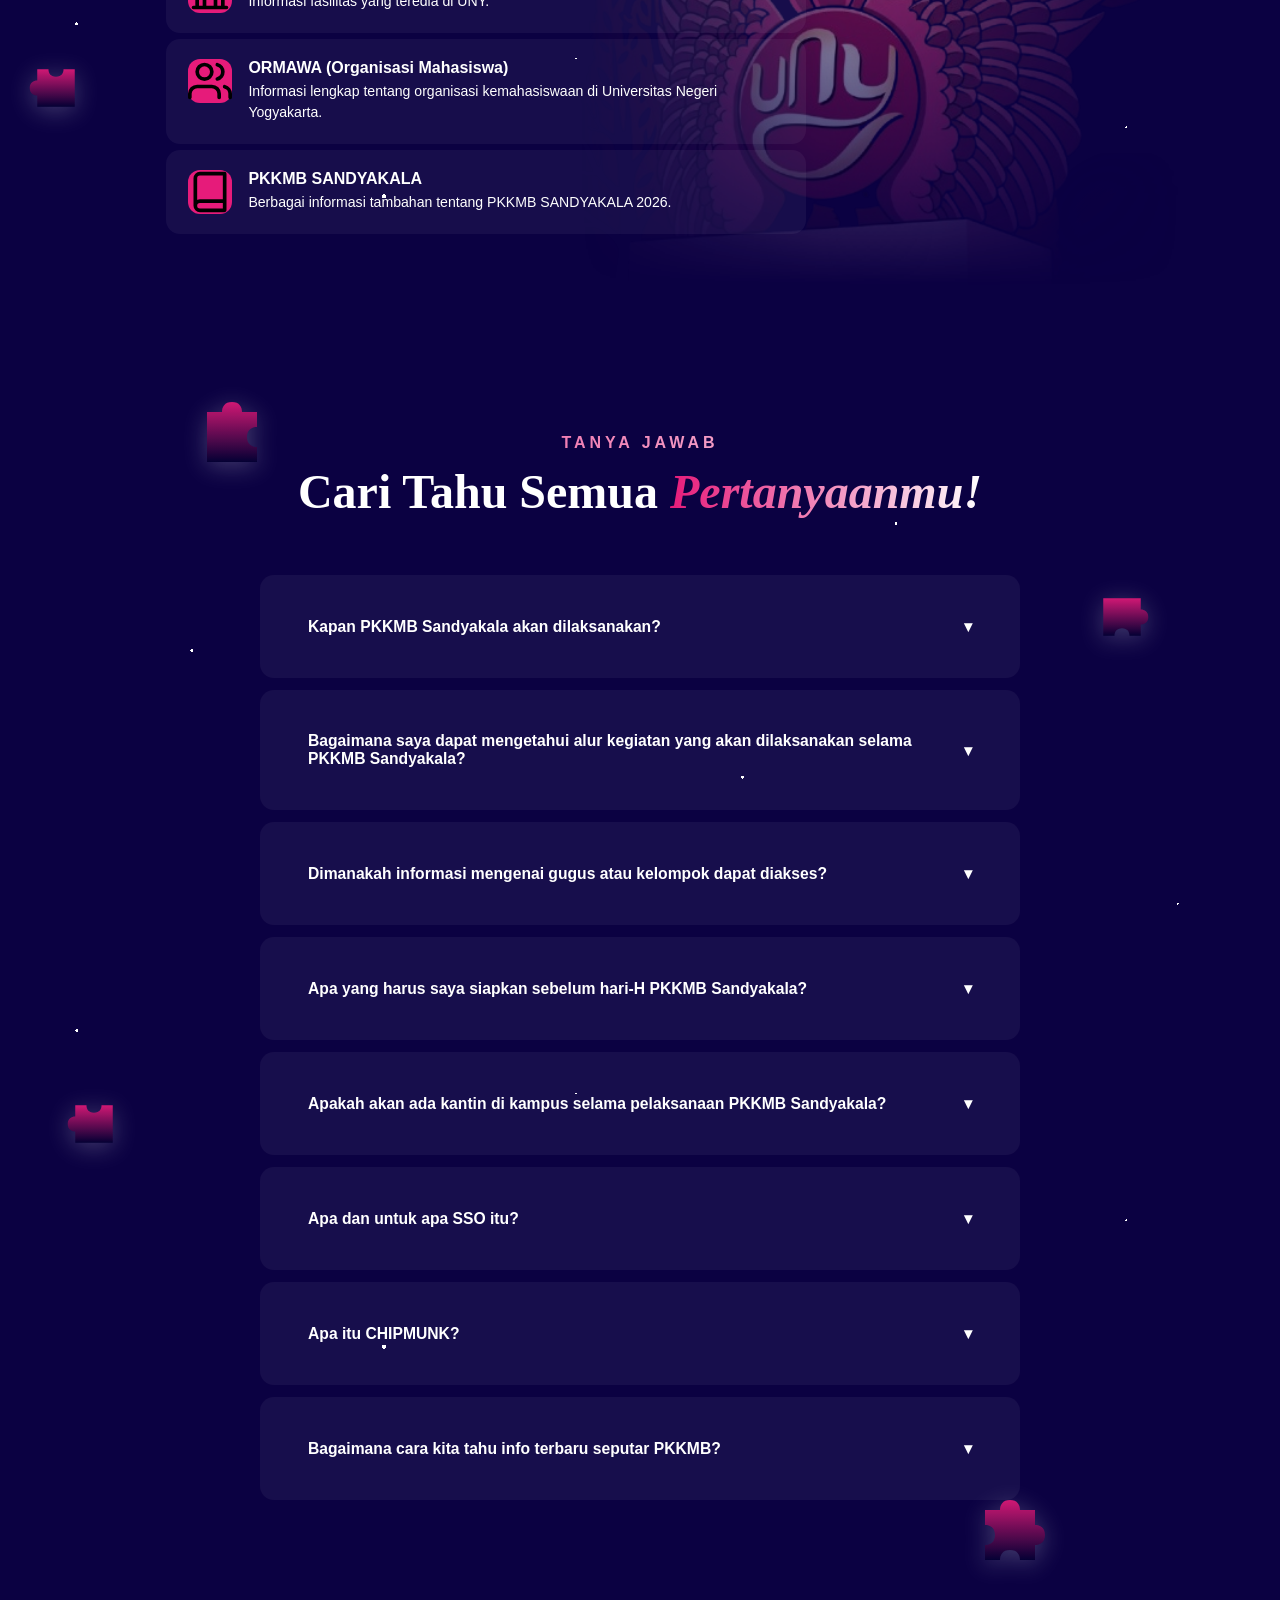
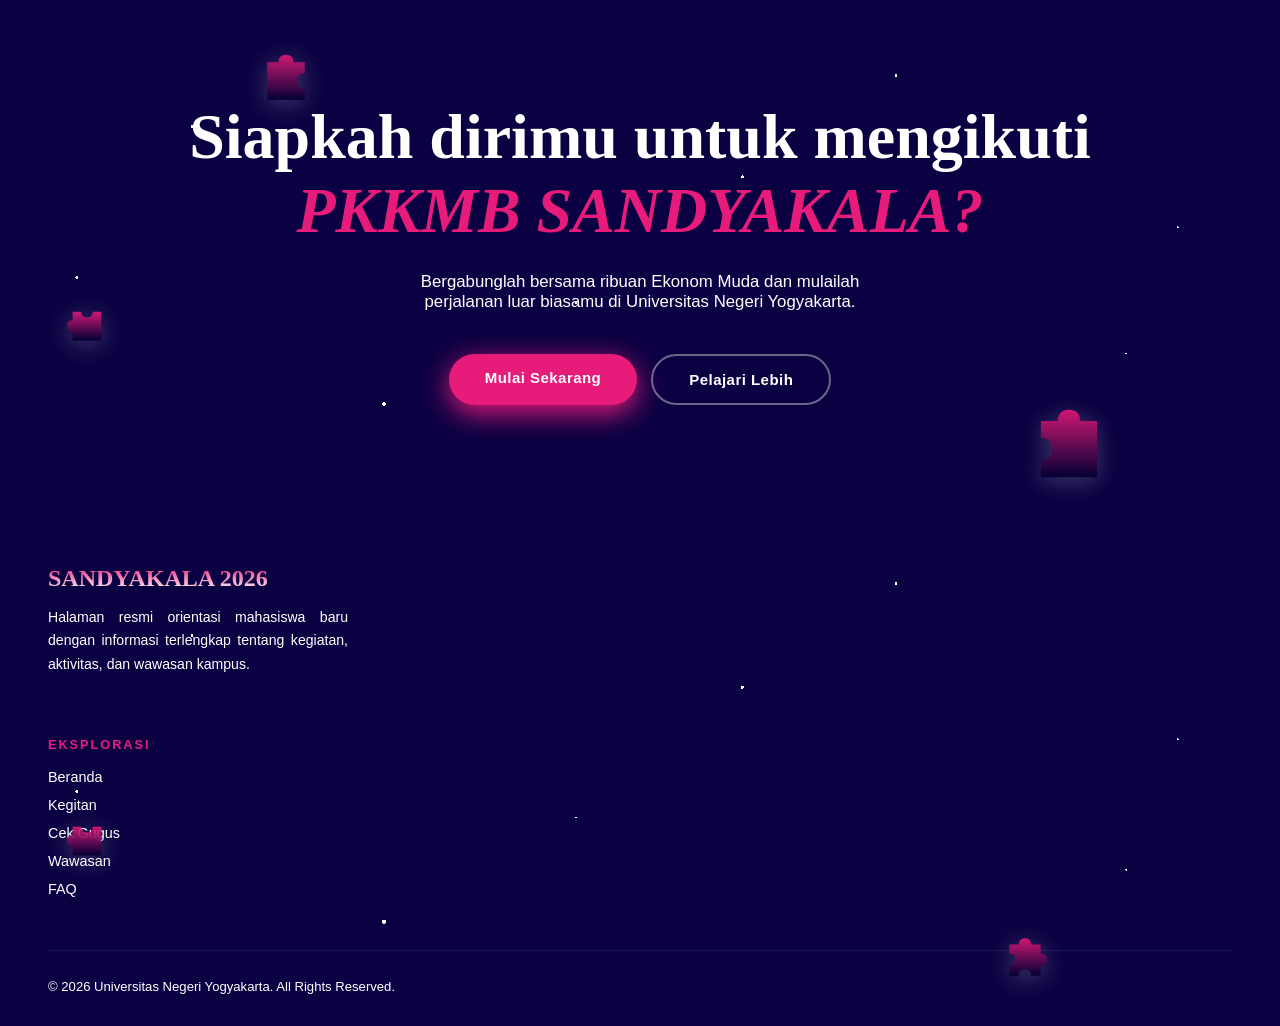
==== commit b8266acf: "fix sm bugs" ====
--- a/index.html
+++ b/index.html
@@ -139,7 +139,6 @@
       <p class="section-eyebrow">Selamat Datang</p>
       <h2 class="section-title">Sambutan untuk <em>Ekonom Muda</em></h2>
 
-      <!-- VIDEO CARDS -->
       <div class="video-grid">
 
         <div class="video-card" onclick="openVideo('https://www.youtube.com/embed/QSgnxd-6xxI')">
@@ -157,7 +156,7 @@
           <div class="video-play">▶</div>
           <div class="video-caption">TEASER</div>
         </div>
-        <!-- CARD 3 -->
+
         <div class="video-card" onclick="openVideo('https://www.youtube.com/embed/x7kdBDmqYWM')">
           <div class="video-thumb">
             <img src="asets/thumbjingle.png" alt="Sapa Kortas">
@@ -209,7 +208,6 @@
     </div>
   </section>
 
-  <!-- AKTIVITAS CARDS -->
   <section class="aktivitas" id="aktivitas">
     <div class="stars-layer"></div>
     <div class="clouds-layer">
@@ -247,7 +245,7 @@
         keperluam dan informasi gugus.</p>
     </div>
     <div class="cards-grid reveal-right">
-      <!-- CARD 1 -->
+
       <a href="cek-gugus/cekgugus.html" class="card card-1 reveal" style="transition-delay: .08s;">
         <div class="card-img">
           <div class="card-img-inner"><img src="asets/thumbgugus.png" alt=""></div>
@@ -257,7 +255,7 @@
           <div class="card-desc">Dapatkan informasi mengenai nama, lokasi, dan selengkapnya sesuai gugus.</div>
         </div>
       </a>
-      <!-- CARD 2 -->
+
       <div class="card card-2 reveal" style="transition-delay:.08s" onclick="openJadwalModal()">
         <div class="card-img">
           <div class="card-img-inner"><img src="asets/thumbkegiatan.png" alt=""></div>
@@ -271,7 +269,6 @@
     </div>
   </section>
 
-  <!-- WAWASAN / FITUR -->
   <section class="wawasan" id="wawasan">
     <div class="stars-layer"></div>
     <div class="clouds-layer">
@@ -303,7 +300,6 @@
           Universitas Negeri Yogyakarta dan lingkungannya.</p>
         <div class="feature-list reveal">
 
-          <!-- G1: Fasilitas Kampus -->
           <div class="feature-item active" onclick="setActive(this); openDetailModal(0)">
             <div class="feature-icon">
               <svg viewBox="0 0 24 24" fill="none" stroke="currentColor" stroke-width="2" stroke-linecap="round"
@@ -317,7 +313,6 @@
             </div>
           </div>
 
-          <!-- G2: ORMAWA -->
           <div class="feature-item" onclick="setActive(this); openDetailModal(1)">
             <div class="feature-icon">
               <svg viewBox="0 0 24 24" fill="none" stroke="currentColor" stroke-width="2" stroke-linecap="round"
@@ -332,7 +327,6 @@
             </div>
           </div>
 
-          <!-- G3: PKKMB SANDYAKALA -->
           <div class="feature-item" onclick="setActive(this); openDetailModal(2)">
             <div class="feature-icon">
               <svg viewBox="0 0 24 24" fill="none" stroke="currentColor" stroke-width="2" stroke-linecap="round"
--- a/style.css
+++ b/style.css
@@ -1131,11 +1131,6 @@
   z-index: 2;
 }
 
-/* .card:hover .card-img-inner {
-  transform: scale(1.06);
-  z-index: 2;
-} */
-
 .card-1 .card-img,
 .card-2 .card-img {
   background: rgba(31, 8, 51, .5);
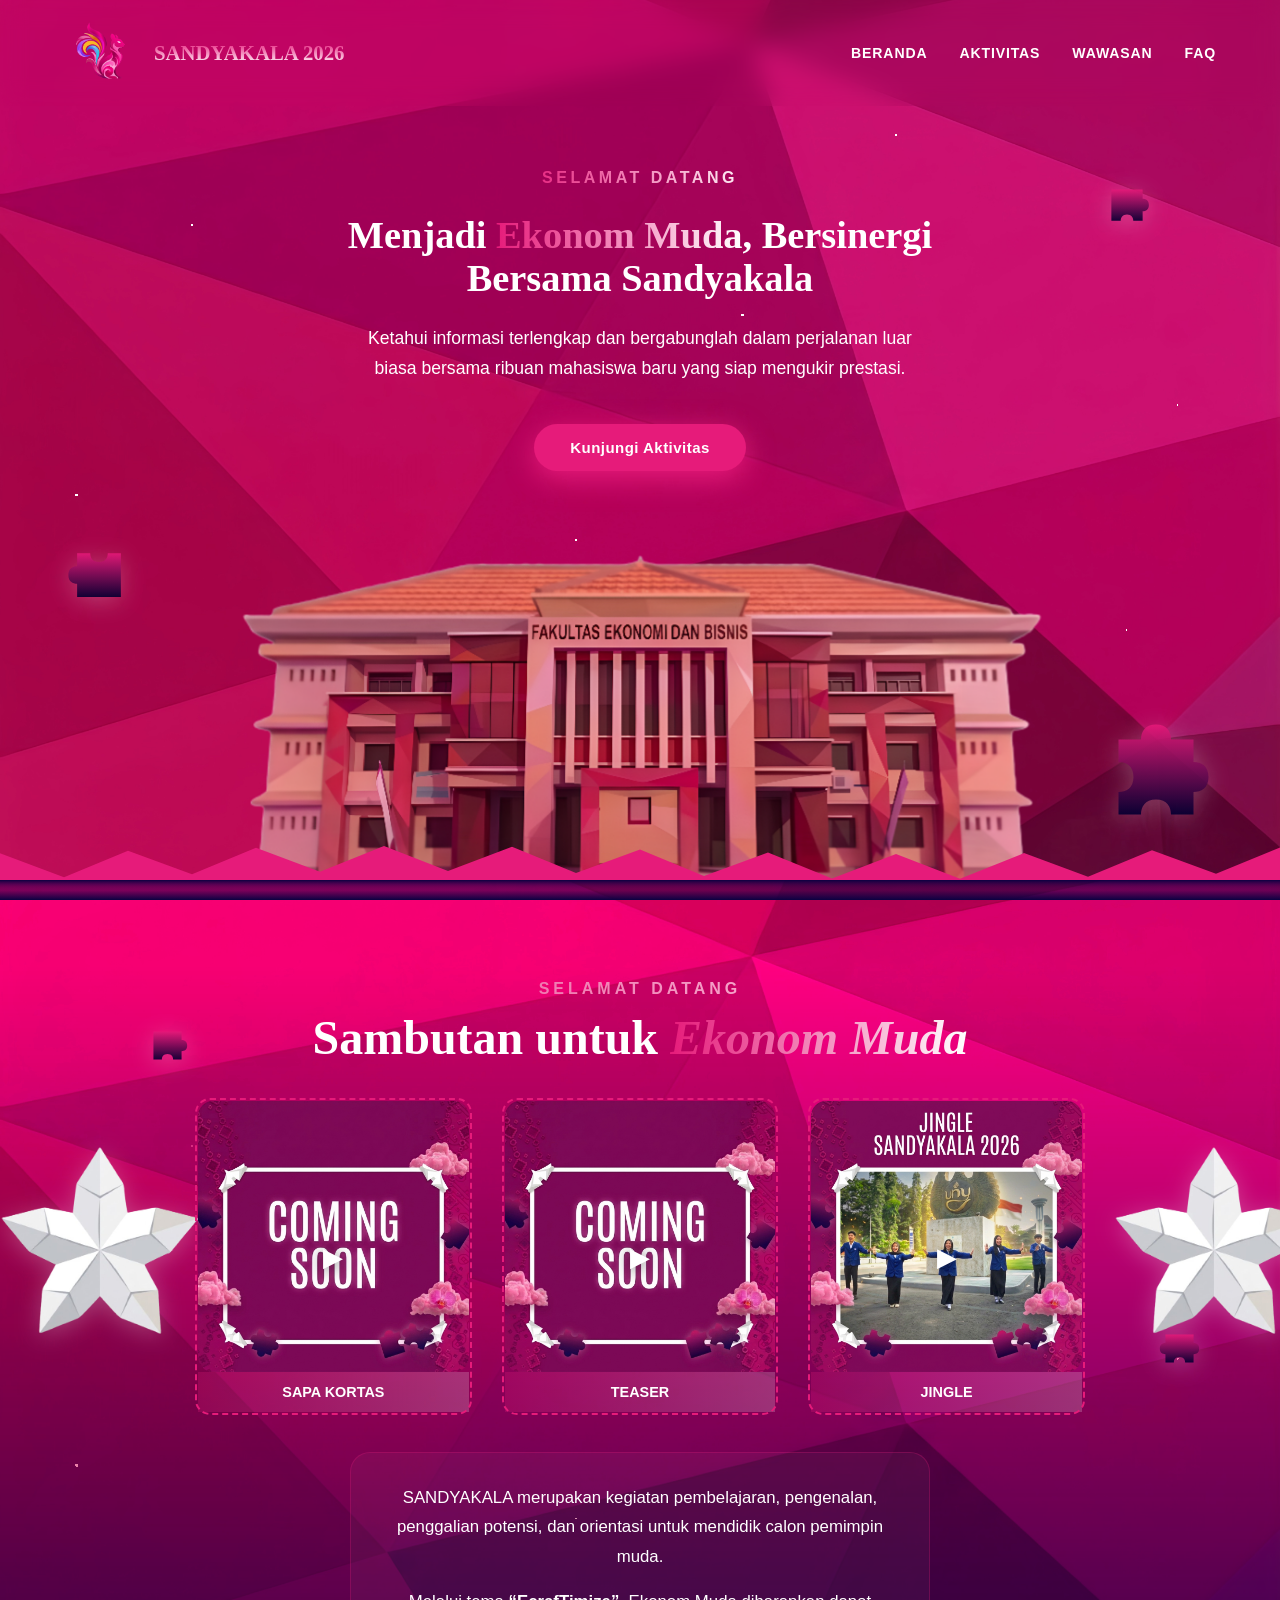
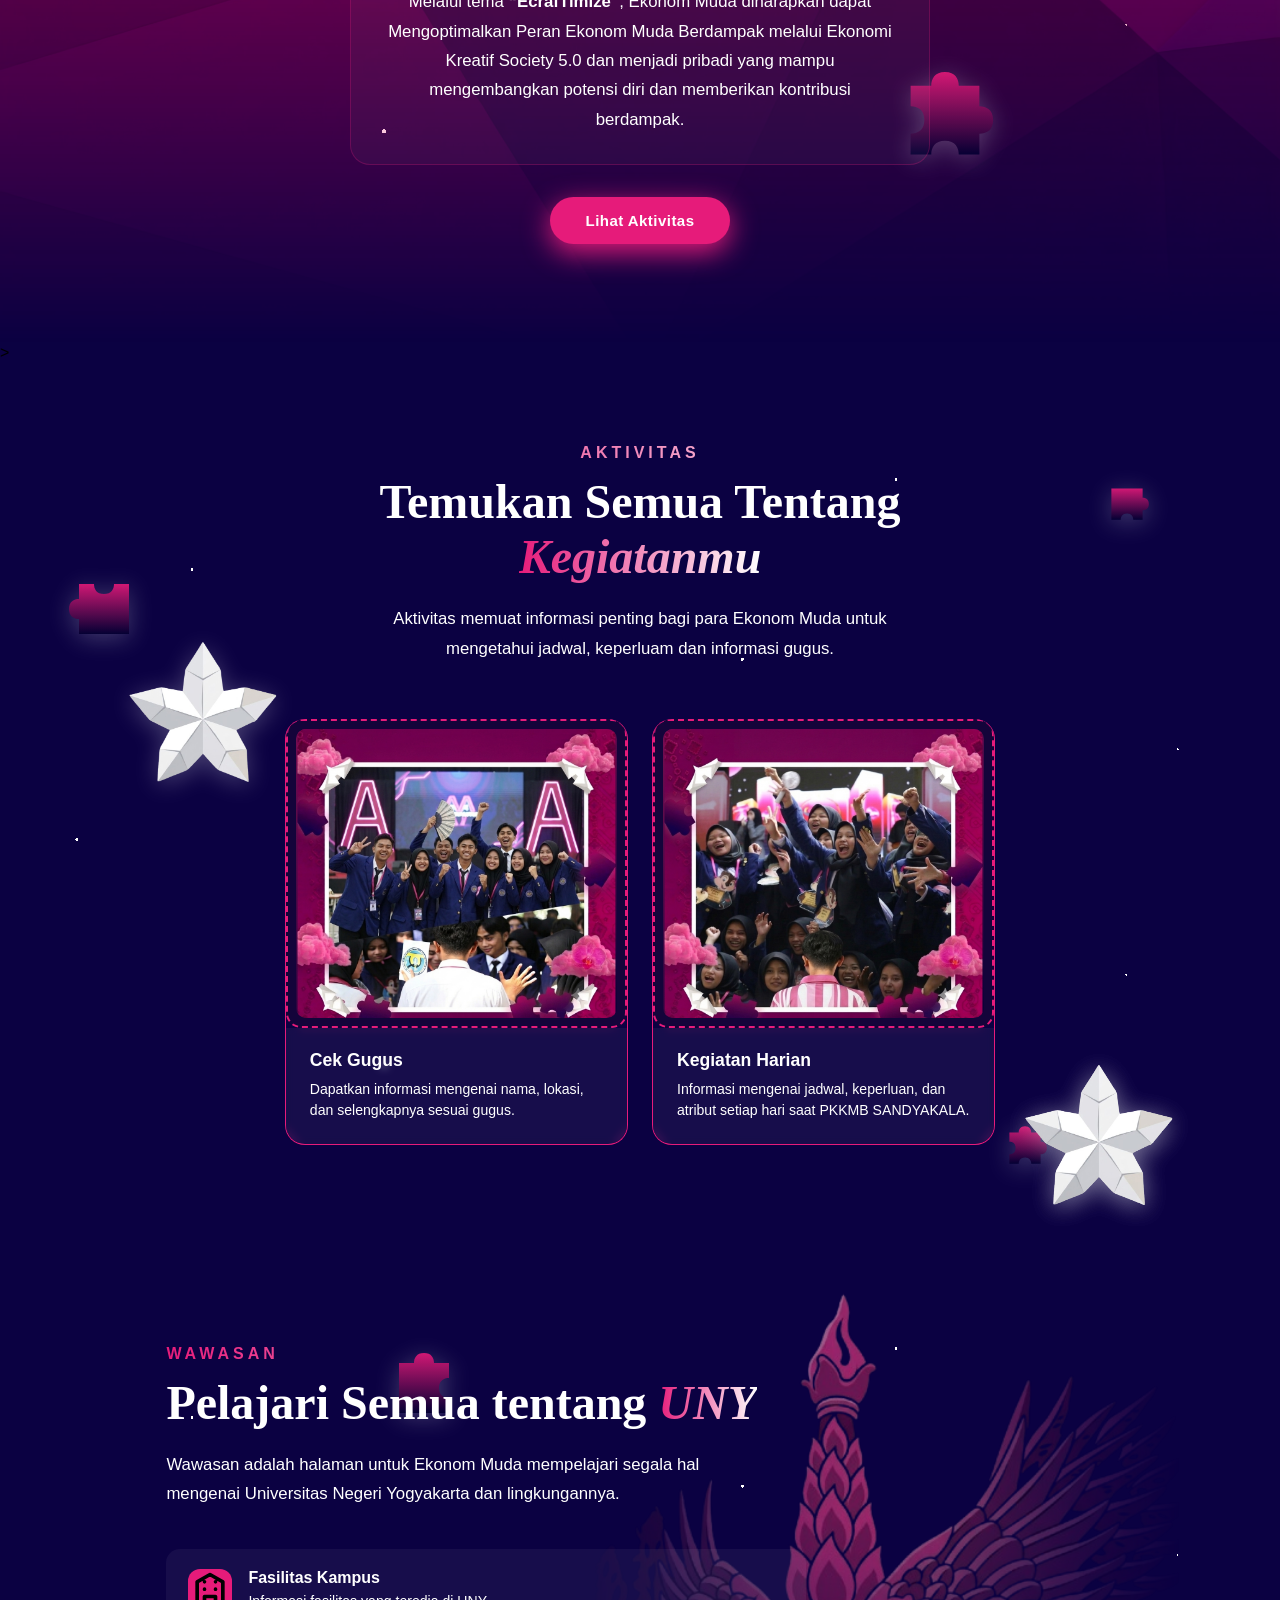
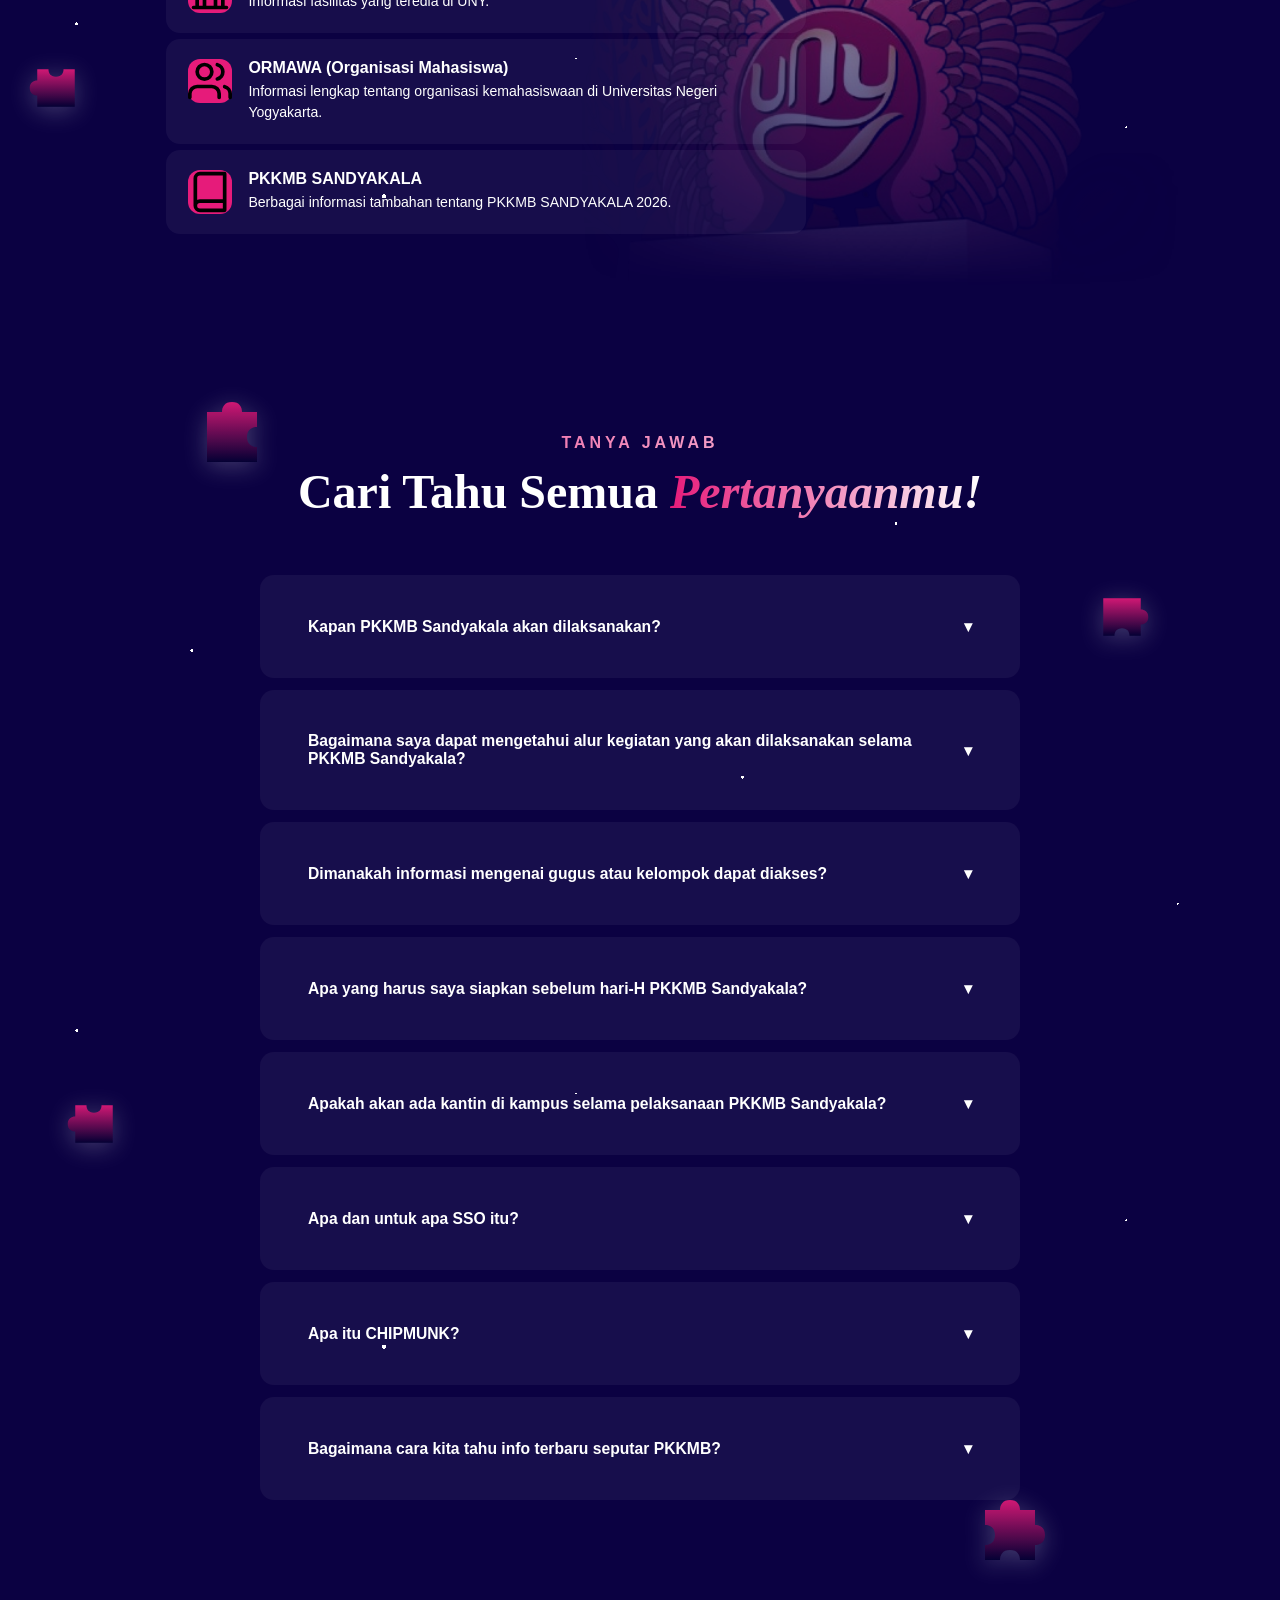
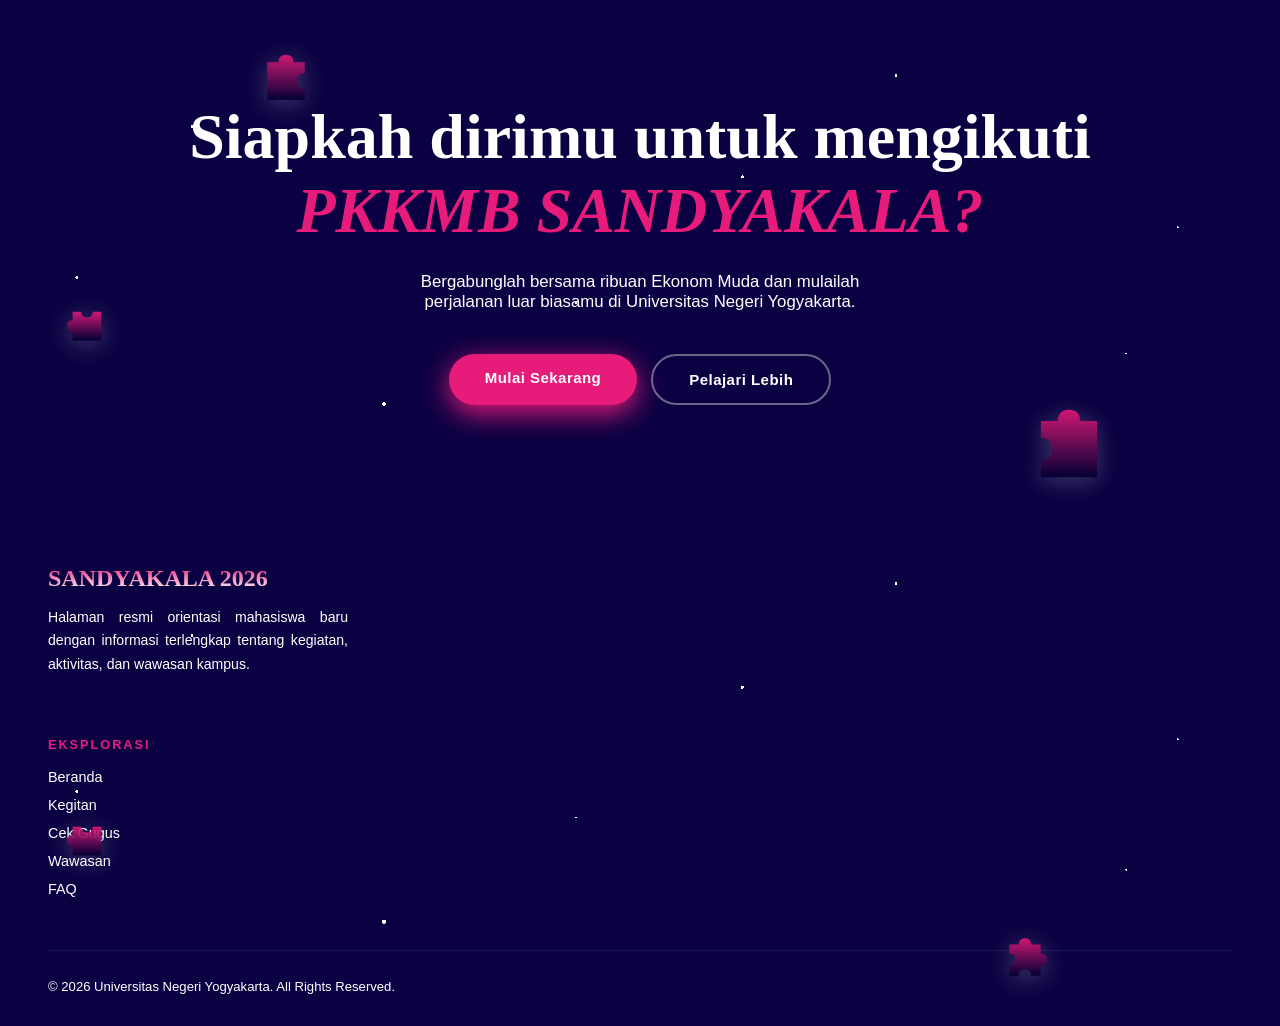
==== commit 2279dcb8: "add some desain shi" ====
--- a/index.html
+++ b/index.html
@@ -39,13 +39,6 @@
     <div class="stars-layer"></div>
     <div class="hero-overlay"></div>
 
-    <div class="puzzle-piece" style="top: 20%; left: 8%; width: 80px; height: 80px; opacity: .9; --rot: -12deg;">
-      <svg viewBox="-30 -30 160 160" fill="none">
-        <path d="M0,0 L30,0 C30,-10 35,-20 50,-20 C65,-20 70,-10 70,0 L100,0 L100,30
-      C90,30 80,35 80,50 C80,65 90,70 100,70 L100,100 L0,100 L0,0 Z" fill="url(#puzzleGradient)" />
-      </svg>
-    </div>
-
     <div class="puzzle-piece" style="top: 60%; left: 5%; width: 70px; height: 70px; opacity: .9; --rot: 20deg;">
       <svg viewBox="-30 -30 160 160" fill="none">
         <path d="M0,0 L30,0 C30,10 35,20 50,20 C65,20 70,10 70,0 L100,0 L100,100 L0,100 L0,70
@@ -92,6 +85,7 @@
     <div class="hero-building hero-building-left">
       <img src="asets/gd.png" alt="">
     </div>
+    
 
     <div class="clouds-layer">
       <img src="asets/cloud.png" alt="" class="cloud cloud-1">
@@ -124,11 +118,19 @@
     <div class="stars-layer"></div>
     <div class="selamat-datang-bg"></div>
     <div class="clouds-layer">
-      <img src="asets/cloud.png" alt="" class="cloud cloud-1">
       <img src="asets/cloud.png" alt="" class="cloud cloud-2">
       <img src="asets/cloud.png" alt="" class="cloud cloud-3">
       <img src="asets/cloud.png" alt="" class="cloud cloud-5">
     </div>
+
+    <div class="spin-suriken" style="top: 25%; left: 0%; width: 200px;">
+    <img src="asets/suriken.png" alt="">
+</div>
+    <div class="spin-suriken" style="top: 25%; left: 87%; width: 200px;">
+    <img src="asets/suriken.png" alt="">
+</div>
+</div>
+
     <div class="sd-visual reveal-left">
       <div class="sd-visual-inner">
       </div>
@@ -211,9 +213,16 @@
   <section class="aktivitas" id="aktivitas">
     <div class="stars-layer"></div>
     <div class="clouds-layer">
-      <img src="asets/cloud.png" alt="" class="cloud cloud-2">
-      <img src="asets/cloud.png" alt="" class="cloud cloud-4">
-      <img src="asets/cloud.png" alt="" class="cloud cloud-5">
+    <div class="spin-suriken" style="top: 33%; left: 10%; width: 150px;">
+    <img src="asets/suriken.png" alt="">
+</div>
+    <div class="spin-suriken" style="top: 80%; left: 80%; width: 150px;">
+    <img src="asets/suriken.png" alt="">
+</div>>
+</div>
+    <div class="spin-suriken" style="top: 80%; left: 80%; width: 150px;">
+    <img src="asets/suriken.png" alt="">
+</div>
     </div>
     <div class="puzzle-piece" style="top: 25%; left: 5%; width: 80px; height: 80px; opacity: .9; --rot: 20deg;">
       <svg viewBox="-30 -30 160 160" fill="none">
--- a/style.css
+++ b/style.css
@@ -285,6 +285,36 @@
     left: 100%;
     top: 75%;
     opacity: 1;
+  }
+}
+
+
+.spin-suriken {
+  position: absolute;
+  pointer-events: none;
+  z-index: 0;
+  animation: spinSuriken 6s linear infinite;
+  
+}
+
+.spin-suriken img {
+  width: 100%;
+  display: block;
+  filter: drop-shadow(0 4px 12px rgba(255, 255, 255, .25));
+}
+
+@keyframes spinSuriken {
+  from {
+    transform: rotate(0deg);
+  }
+  to {
+    transform: rotate(360deg);
+  }
+}
+
+@media (max-width: 768px) {
+  .spin-suriken {
+    display: none;
   }
 }
 
